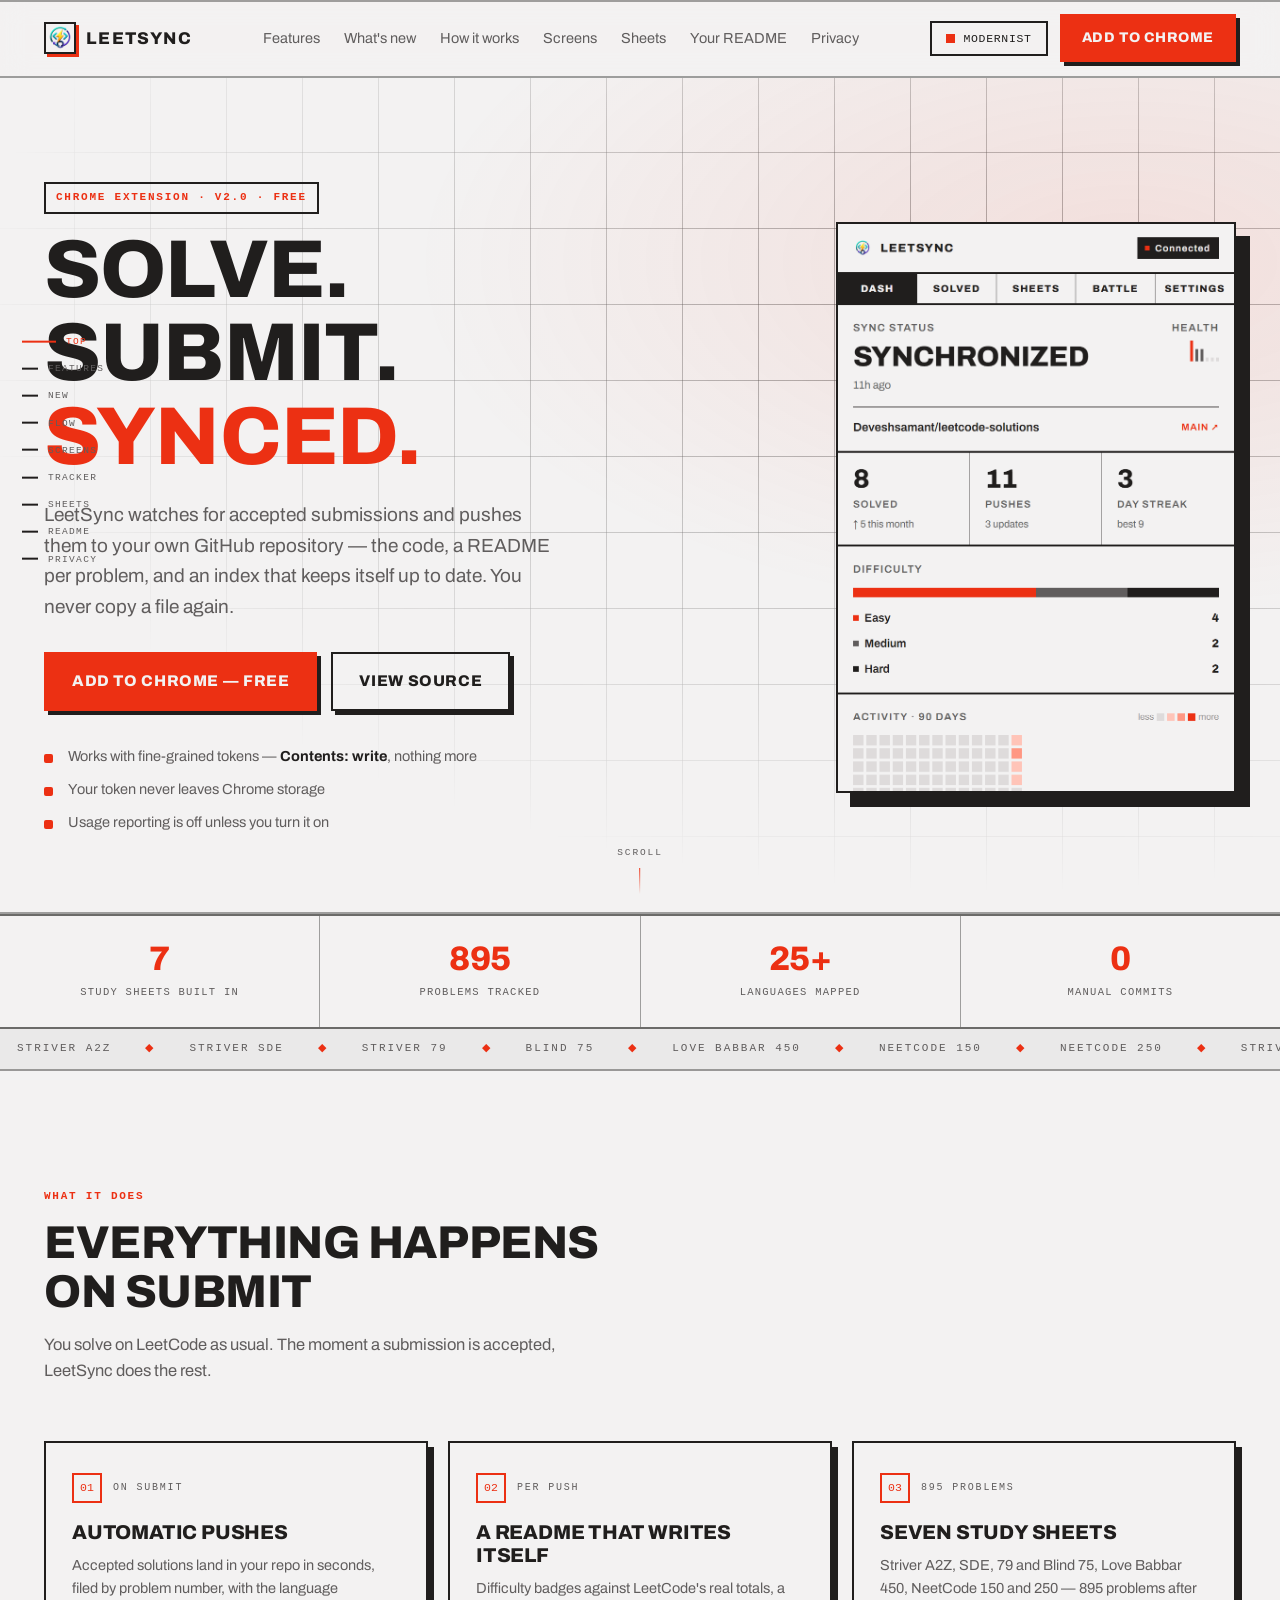
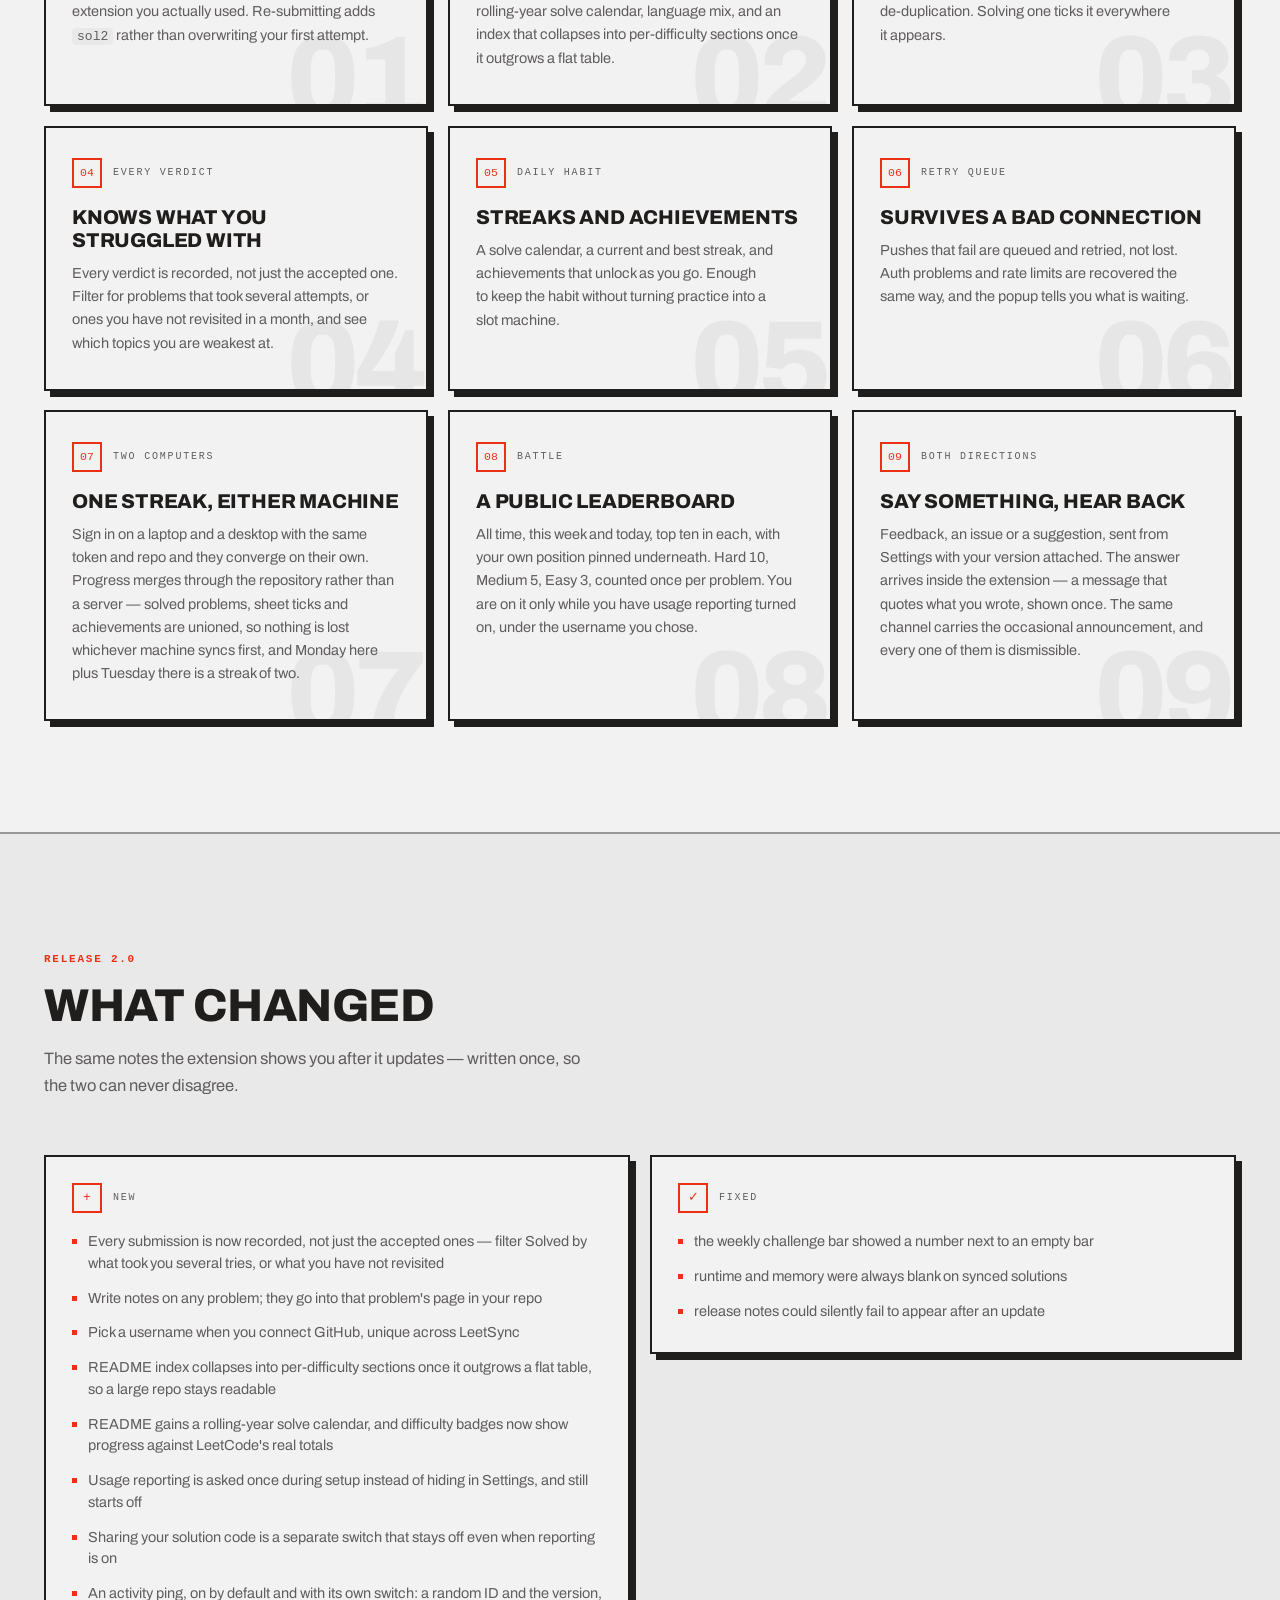
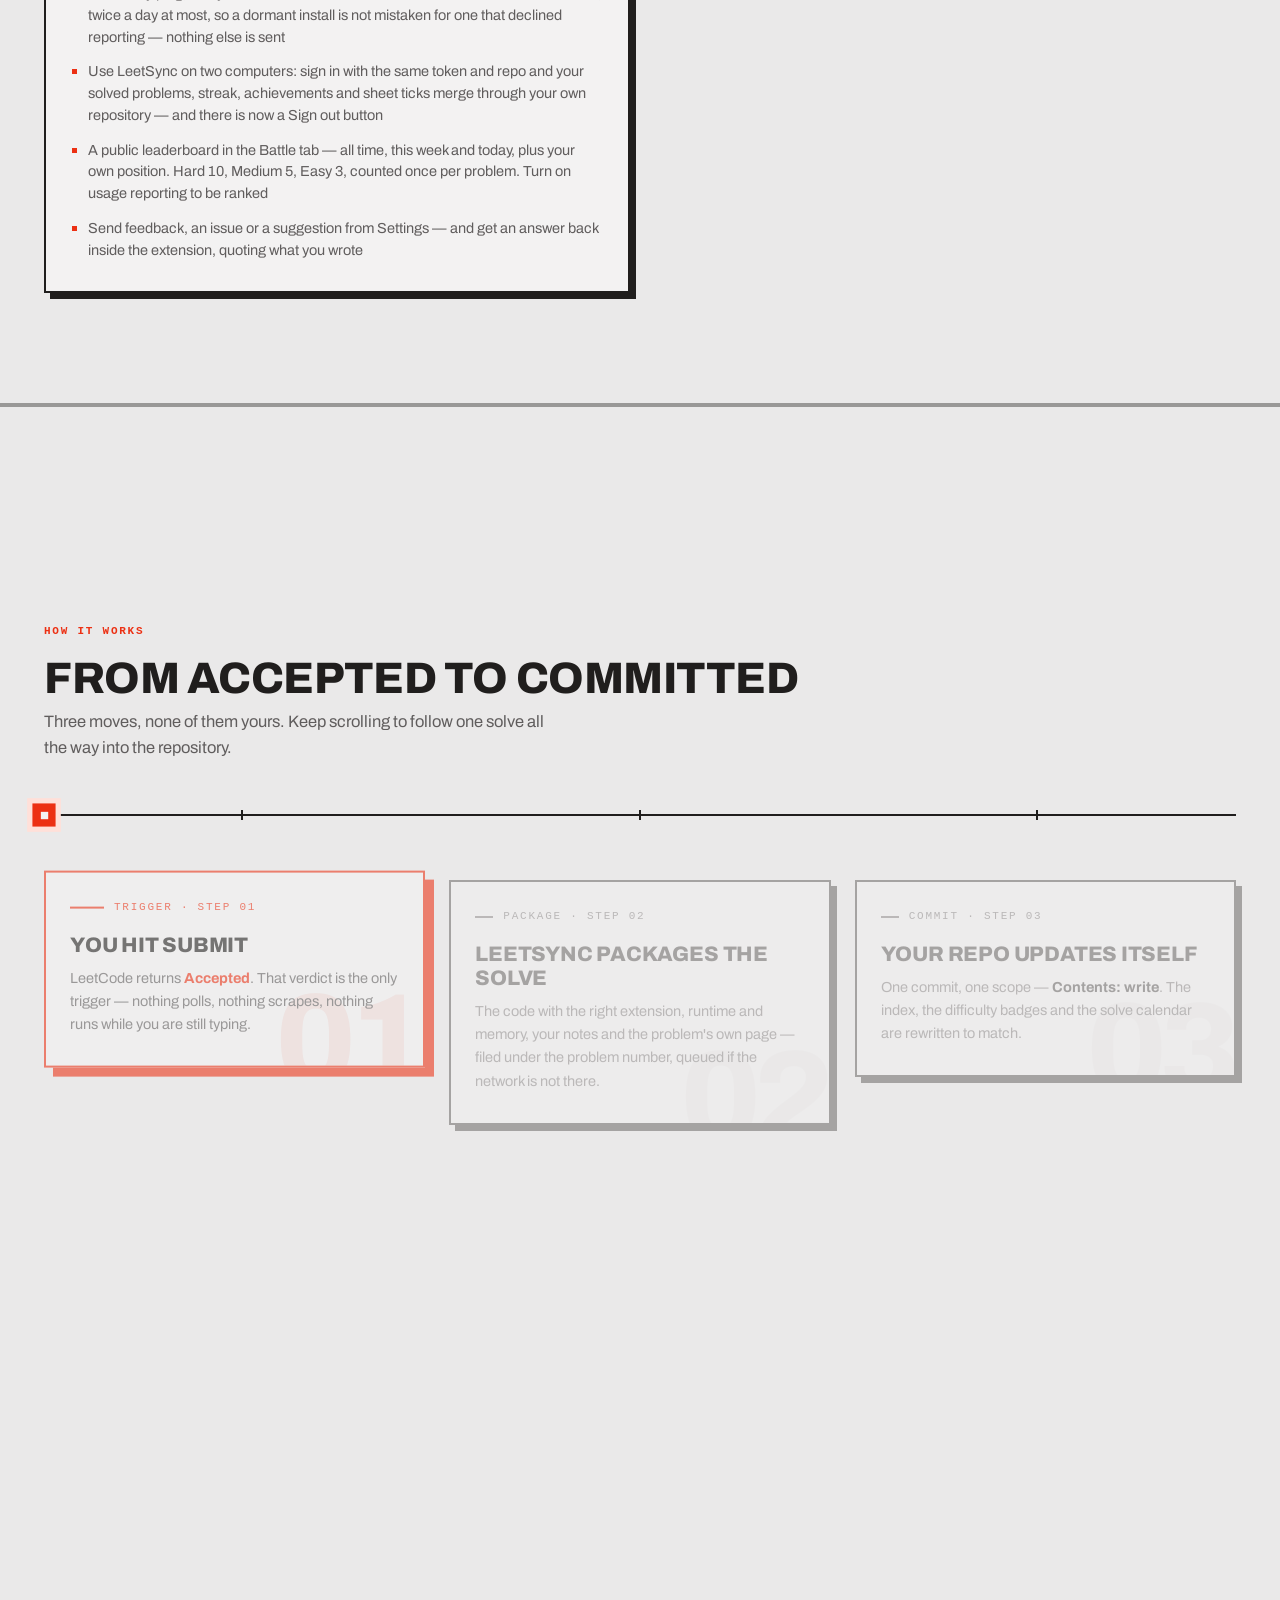
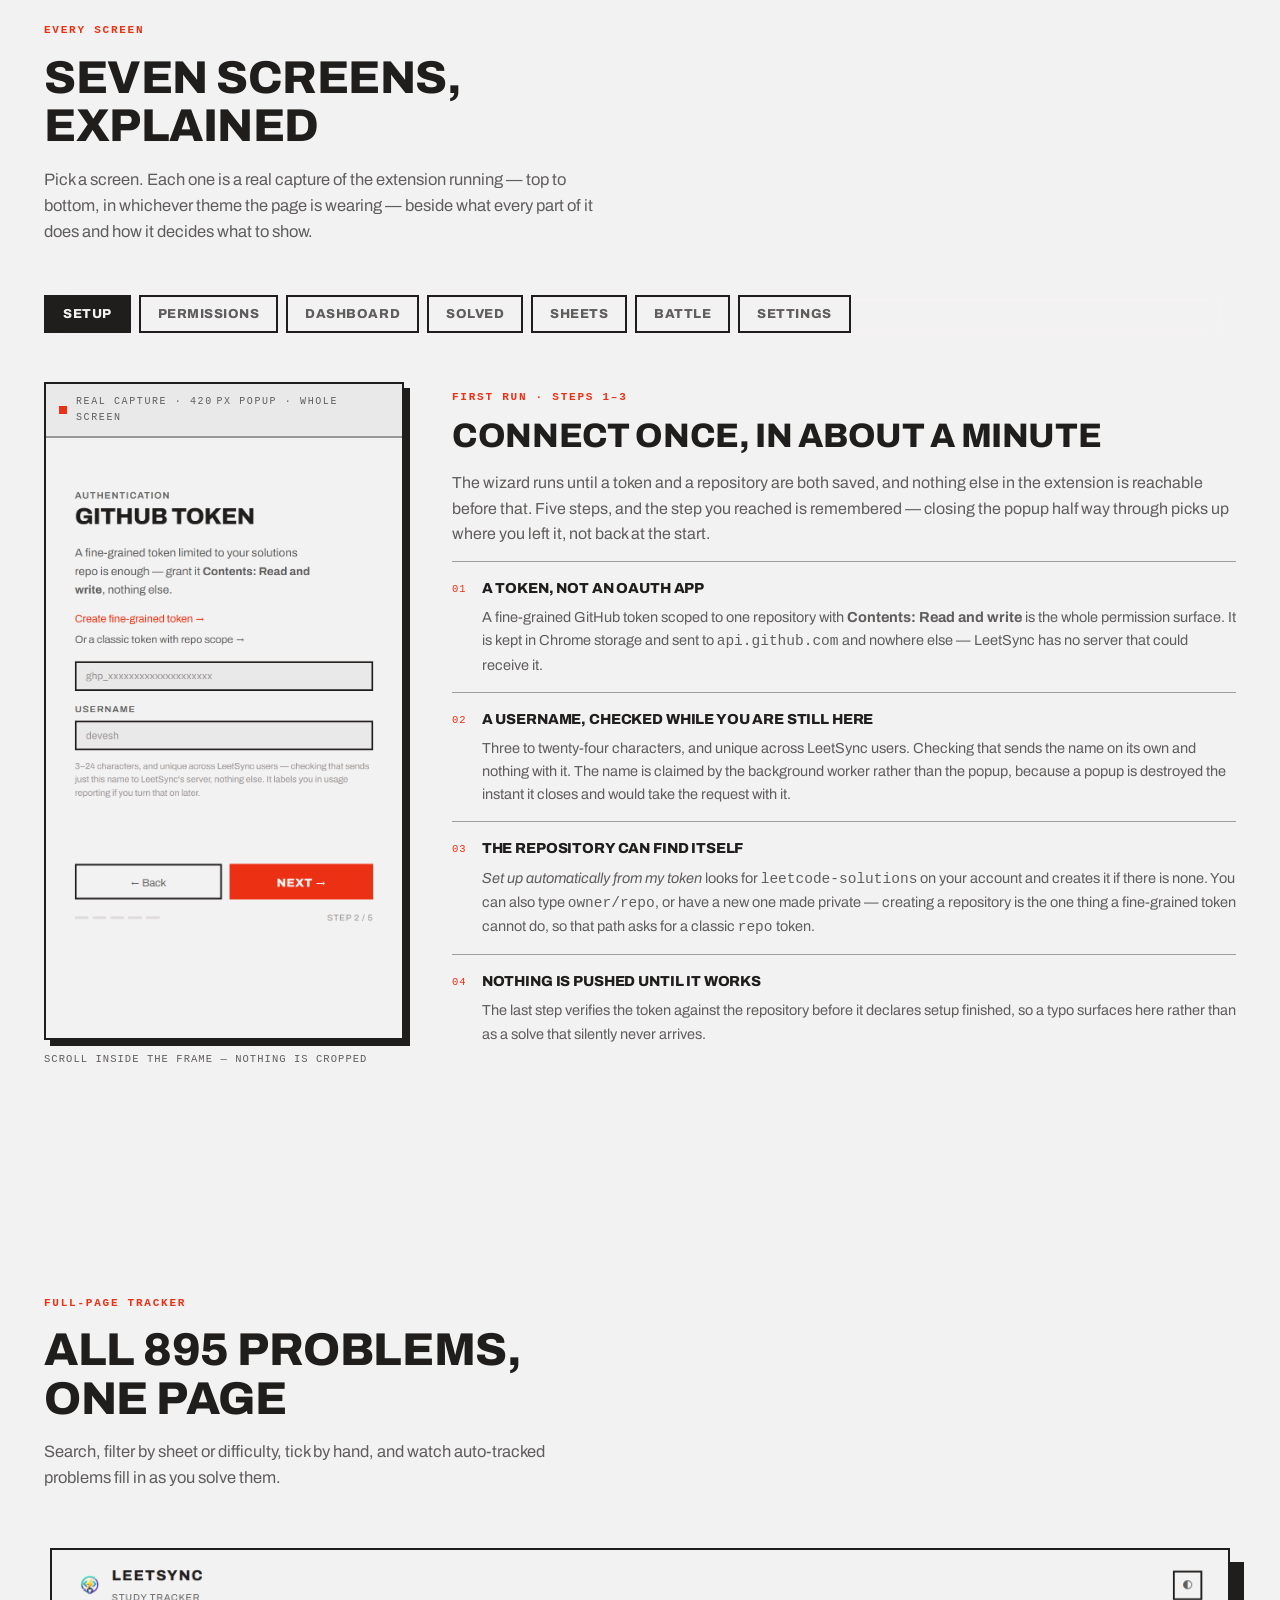
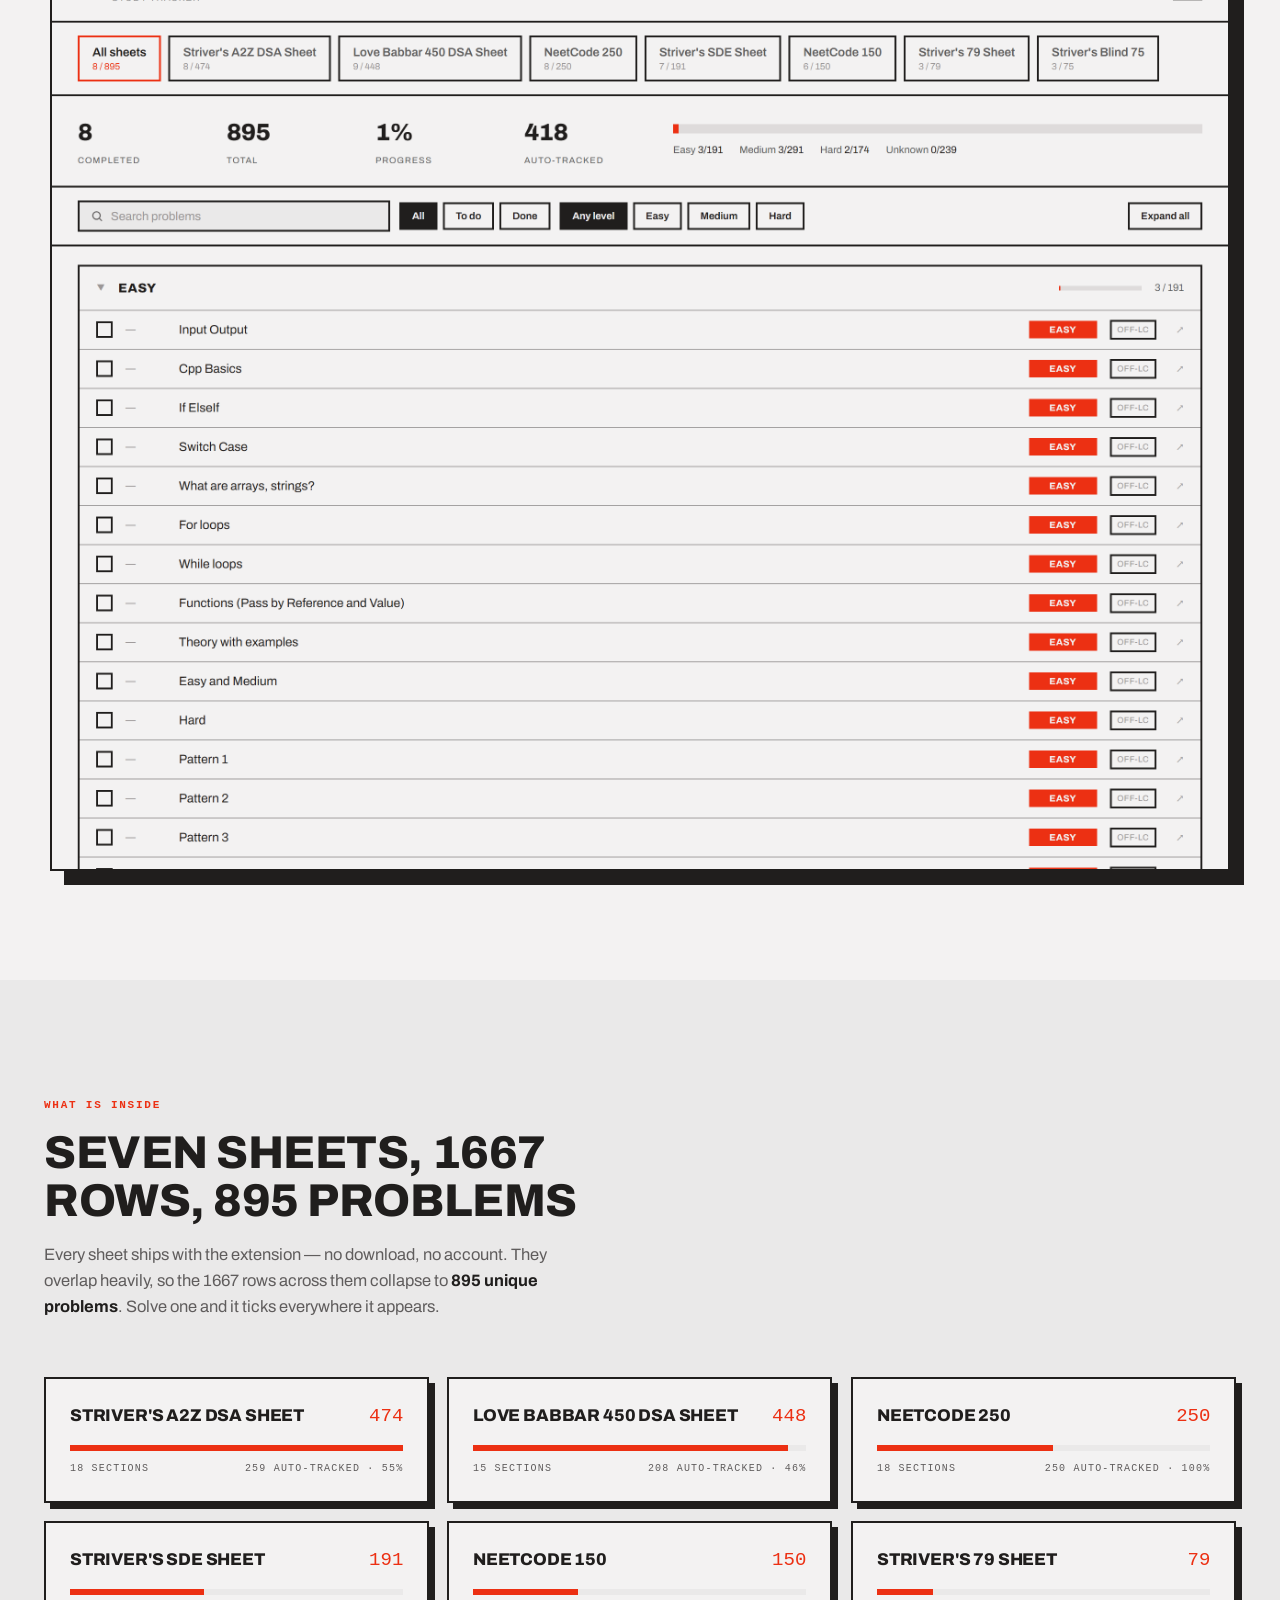
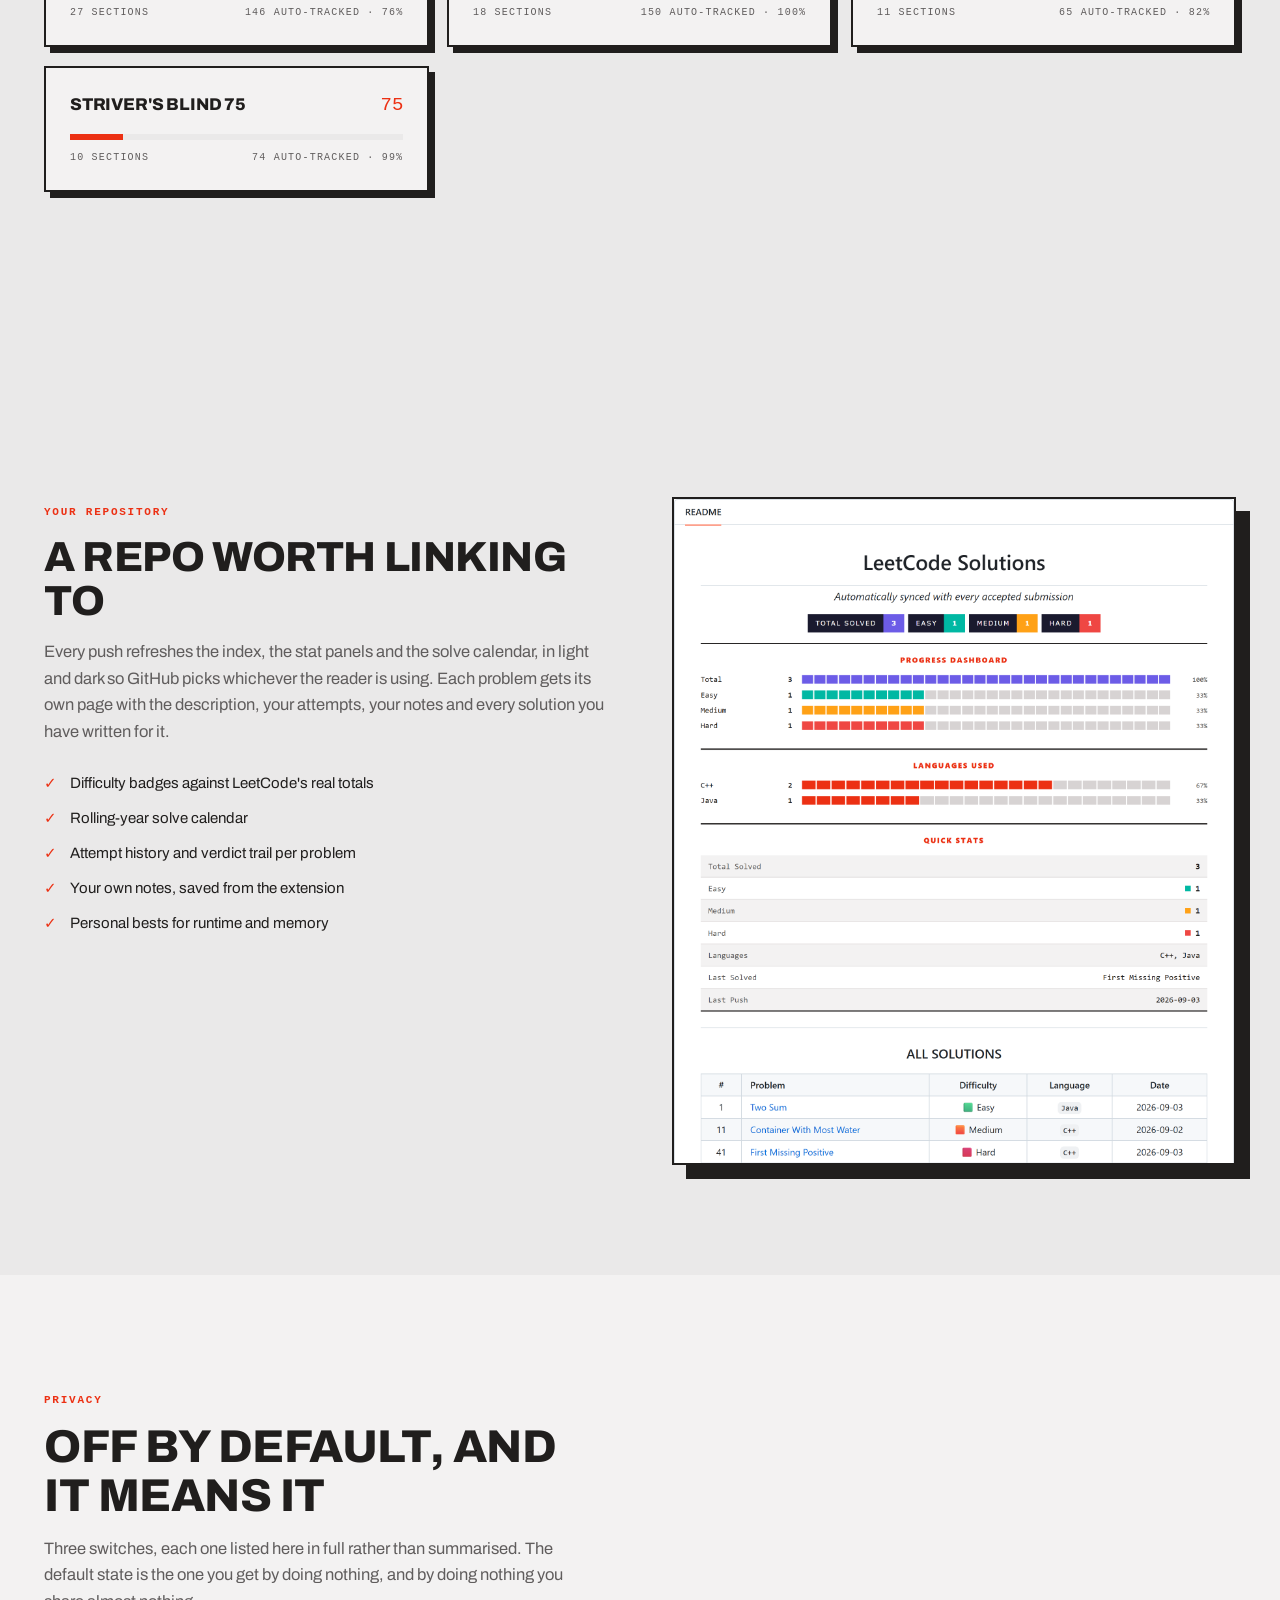
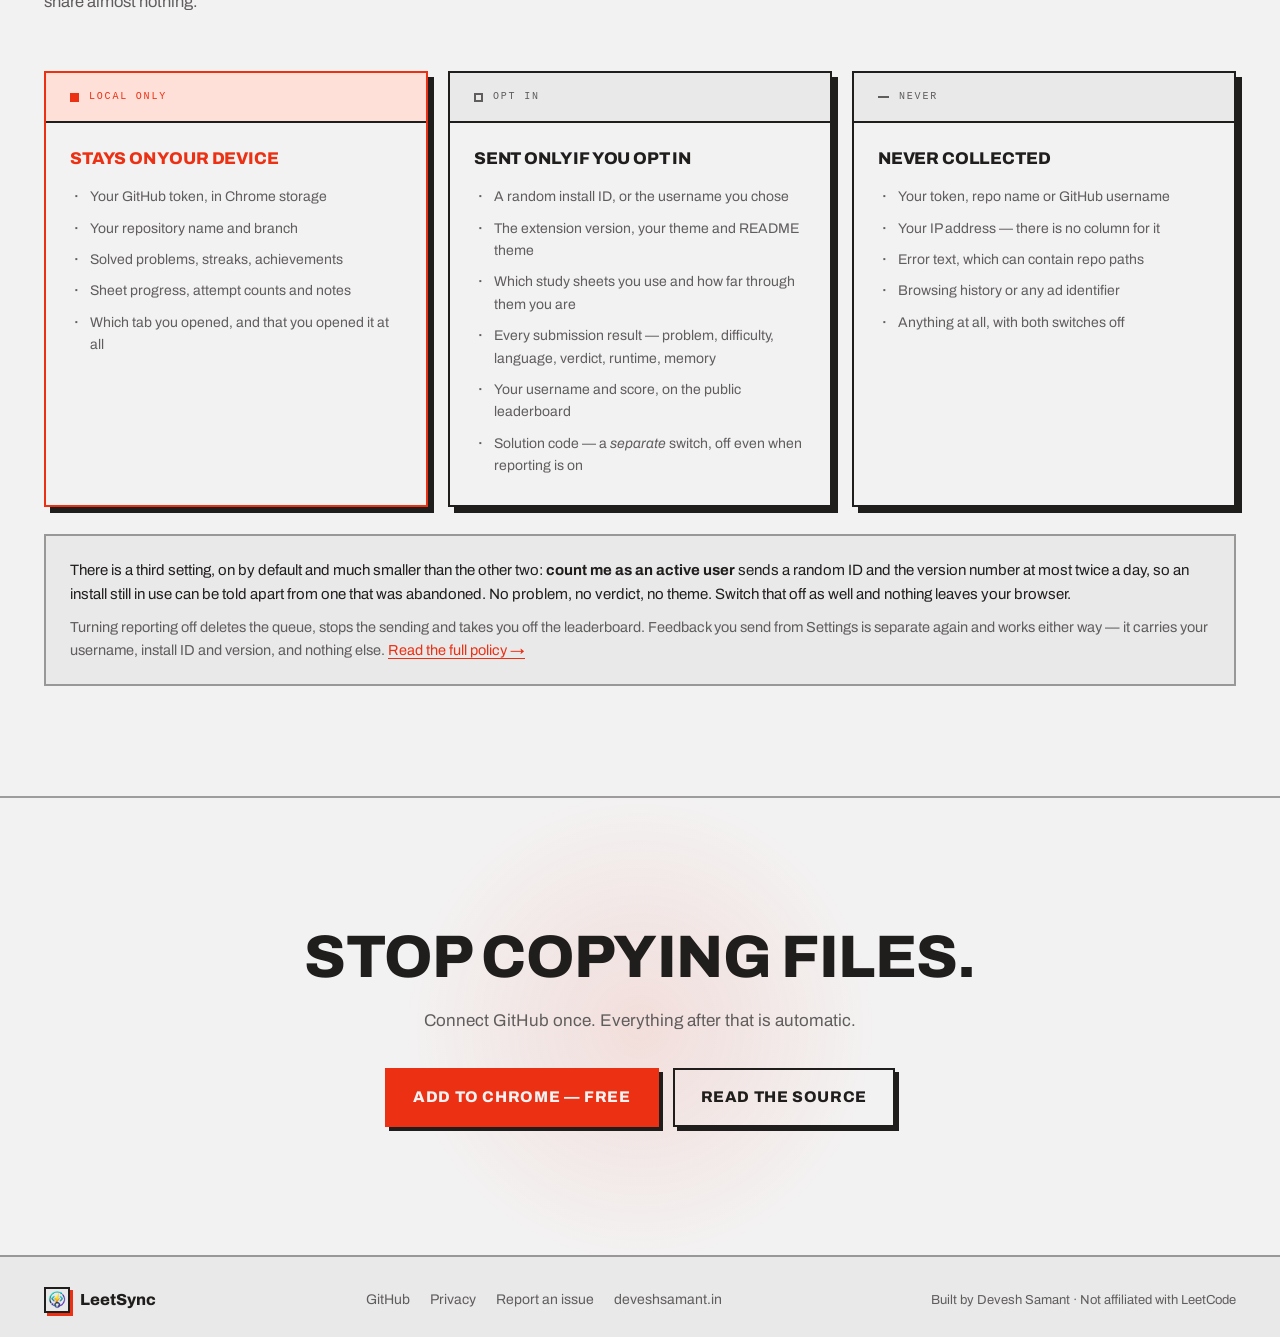
==== index.html @ aeea0227 "Give every screen its own tab, and drop the public usage figures The Screens section was a 520vh pin" ====
<!DOCTYPE html>
<html lang="en">
<head>
  <meta charset="UTF-8">
  <meta name="viewport" content="width=device-width, initial-scale=1.0">
  <title>LeetSync — your LeetCode solutions, on GitHub, automatically</title>
  <meta name="description" content="A Chrome extension that pushes every accepted LeetCode solution straight to your GitHub repo, with study sheets, a solve tracker and a generated README.">
  <link rel="icon" href="img/favicon.png" type="image/png">

  <link rel="canonical" href="https://leetsync-site.vercel.app/">

  <!-- Link scrapers do not resolve relative og:image paths, so these are
       absolute; a relative one simply yields no preview card. -->
  <meta property="og:title" content="LeetSync — your LeetCode solutions, on GitHub, automatically">
  <meta property="og:description" content="Solve. Submit. Synced. Every accepted solution pushed to your repo, with study sheets and a generated README.">
  <meta property="og:type" content="website">
  <meta property="og:url" content="https://leetsync-site.vercel.app/">
  <meta property="og:site_name" content="LeetSync">
  <!-- The popup shots are now whole-screen and far taller than they are
       wide, which a link card crops to nothing. The tracker is the one
       real capture with a landscape shape. -->
  <meta property="og:image" content="https://leetsync-site.vercel.app/img/tracker-light.png">
  <meta property="og:image:width" content="2560">
  <meta property="og:image:height" content="2000">
  <meta property="og:image:alt" content="The LeetSync study tracker showing every sheet, progress and a filterable list of all 895 problems">

  <meta name="twitter:card" content="summary_large_image">
  <meta name="twitter:title" content="LeetSync — your LeetCode solutions, on GitHub, automatically">
  <meta name="twitter:description" content="Solve. Submit. Synced. Every accepted solution pushed to your repo, with study sheets and a generated README.">
  <meta name="twitter:image" content="https://leetsync-site.vercel.app/img/tracker-light.png">

  <link rel="preconnect" href="https://fonts.googleapis.com">
  <link rel="preconnect" href="https://fonts.gstatic.com" crossorigin>
  <link rel="stylesheet" href="site.css">
</head>
<body>

<div data-ls-root style="--bg:#f3f2f2;--band:#eae9e9;--card:#f3f2f2;--hover:#eae9e9;--bd:#201e1d;--bd-soft:rgba(32,30,29,.4);--tx:#201e1d;--tx2:#201e1d;--tx3:#605d5d;--tx4:#605d5d;--ac:#ec3013;--ac-ink:#f3f2f2;--ac-soft:#ffe0d9;--ac-bd:#ec3013;--ok:#ec3013;--warn:#605d5d;--bad:#201e1d;--r-card:0px;--r-sm:0px;--bw:2px;--shadow:14px 14px 0 #201e1d;--f-body:Archivo,system-ui,sans-serif;--f-head:Archivo,system-ui,sans-serif;--f-mono:ui-monospace,Consolas,monospace;--head-w:800;--head-tt:uppercase;--head-ls:-0.01em;--btn-sh:4px 4px 0 #201e1d;--btn-sh-h:6px 6px 0 #201e1d;--card-sh:6px 6px 0 #201e1d;--card-sh-h:9px 9px 0 #ec3013;--btn-w:800;--btn-ls:.04em;--btn-tt:uppercase;--dot-r:0%;--kick-c:#ec3013;--kick-w:600;--glow:rgba(236,48,19,.10);--brand-ls:.08em;--tab-on-bg:#201e1d;--tab-on-fg:#f3f2f2;--tab-on-bd:#201e1d;background:var(--bg);color:var(--tx);font-family:var(--f-body);font-size:16px;line-height:1.6;transition:background .45s ease,color .45s ease;min-height:100vh;position:relative">

  <div data-progress-track style="position:fixed;top:0;left:0;right:0;height:2px;z-index:60;background:var(--bd-soft)">
    <div data-progress-fill style="height:100%;width:0%;background:var(--ac);transition:width .08s linear"></div>
  </div>

  <div data-rail style="position:fixed;left:22px;top:50%;transform:translateY(-50%);z-index:50;display:none;flex-direction:column;gap:2px;align-items:flex-start">
    <a data-rail-dot href="#top" style="display:flex;align-items:center;gap:10px;text-decoration:none;padding:5px 0;color:var(--tx4)">
      <span data-rail-bar style="display:block;width:16px;height:2px;background:var(--bd);transition:width .3s,background .3s"></span>
      <span style="font-family:var(--f-mono);font-size:9.5px;letter-spacing:.14em;text-transform:uppercase;opacity:0;transition:opacity .3s">Top</span>
    </a>
    <a data-rail-dot href="#features" style="display:flex;align-items:center;gap:10px;text-decoration:none;padding:5px 0;color:var(--tx4)">
      <span data-rail-bar style="display:block;width:16px;height:2px;background:var(--bd);transition:width .3s,background .3s"></span>
      <span style="font-family:var(--f-mono);font-size:9.5px;letter-spacing:.14em;text-transform:uppercase;opacity:0;transition:opacity .3s">Features</span>
    </a>
    <a data-rail-dot href="#whatsnew" style="display:flex;align-items:center;gap:10px;text-decoration:none;padding:5px 0;color:var(--tx4)">
      <span data-rail-bar style="display:block;width:16px;height:2px;background:var(--bd);transition:width .3s,background .3s"></span>
      <span style="font-family:var(--f-mono);font-size:9.5px;letter-spacing:.14em;text-transform:uppercase;opacity:0;transition:opacity .3s">New</span>
    </a>
    <a data-rail-dot href="#flow" style="display:flex;align-items:center;gap:10px;text-decoration:none;padding:5px 0;color:var(--tx4)">
      <span data-rail-bar style="display:block;width:16px;height:2px;background:var(--bd);transition:width .3s,background .3s"></span>
      <span style="font-family:var(--f-mono);font-size:9.5px;letter-spacing:.14em;text-transform:uppercase;opacity:0;transition:opacity .3s">Flow</span>
    </a>
    <a data-rail-dot href="#screens" style="display:flex;align-items:center;gap:10px;text-decoration:none;padding:5px 0;color:var(--tx4)">
      <span data-rail-bar style="display:block;width:16px;height:2px;background:var(--bd);transition:width .3s,background .3s"></span>
      <span style="font-family:var(--f-mono);font-size:9.5px;letter-spacing:.14em;text-transform:uppercase;opacity:0;transition:opacity .3s">Screens</span>
    </a>
    <a data-rail-dot href="#tracker" style="display:flex;align-items:center;gap:10px;text-decoration:none;padding:5px 0;color:var(--tx4)">
      <span data-rail-bar style="display:block;width:16px;height:2px;background:var(--bd);transition:width .3s,background .3s"></span>
      <span style="font-family:var(--f-mono);font-size:9.5px;letter-spacing:.14em;text-transform:uppercase;opacity:0;transition:opacity .3s">Tracker</span>
    </a>
    <a data-rail-dot href="#sheets" style="display:flex;align-items:center;gap:10px;text-decoration:none;padding:5px 0;color:var(--tx4)">
      <span data-rail-bar style="display:block;width:16px;height:2px;background:var(--bd);transition:width .3s,background .3s"></span>
      <span style="font-family:var(--f-mono);font-size:9.5px;letter-spacing:.14em;text-transform:uppercase;opacity:0;transition:opacity .3s">Sheets</span>
    </a>
    <a data-rail-dot href="#readme" style="display:flex;align-items:center;gap:10px;text-decoration:none;padding:5px 0;color:var(--tx4)">
      <span data-rail-bar style="display:block;width:16px;height:2px;background:var(--bd);transition:width .3s,background .3s"></span>
      <span style="font-family:var(--f-mono);font-size:9.5px;letter-spacing:.14em;text-transform:uppercase;opacity:0;transition:opacity .3s">Readme</span>
    </a>
    <a data-rail-dot href="#privacy" style="display:flex;align-items:center;gap:10px;text-decoration:none;padding:5px 0;color:var(--tx4)">
      <span data-rail-bar style="display:block;width:16px;height:2px;background:var(--bd);transition:width .3s,background .3s"></span>
      <span style="font-family:var(--f-mono);font-size:9.5px;letter-spacing:.14em;text-transform:uppercase;opacity:0;transition:opacity .3s">Privacy</span>
    </a>
  </div>

  <header data-nav style="position:sticky;top:0;z-index:40;display:flex;align-items:center;justify-content:space-between;gap:20px;flex-wrap:wrap;padding:14px clamp(16px,4vw,44px);background:color-mix(in srgb, var(--bg) 86%, transparent);backdrop-filter:blur(14px);border-bottom:var(--bw) solid var(--bd-soft);transition:background .45s,border-color .45s,padding .3s">
    <a href="#top" style="display:flex;align-items:center;gap:10px;text-decoration:none;color:var(--tx)">
      <img data-brand-mark src="img/logo.png" alt="" width="32" height="32" style="border-radius:0;border:2px solid #201e1d;box-shadow:3px 3px 0 #ec3013;transition:border-radius .4s,box-shadow .4s,transform .4s">
      <span style="font-family:var(--f-head);font-weight:var(--head-w);font-size:17px;letter-spacing:var(--brand-ls,.02em);text-transform:var(--head-tt)">LeetSync</span>
    </a>
    <nav data-navlinks style="display:flex;gap:24px">
      <a data-navlink href="#features" style="color:var(--tx3);text-decoration:none;font-size:14.5px;transition:color .2s">Features</a>
      <a data-navlink href="#whatsnew" style="color:var(--tx3);text-decoration:none;font-size:14.5px;transition:color .2s">What's new</a>
      <a data-navlink href="#flow" style="color:var(--tx3);text-decoration:none;font-size:14.5px;transition:color .2s">How it works</a>
      <a data-navlink href="#screens" style="color:var(--tx3);text-decoration:none;font-size:14.5px;transition:color .2s">Screens</a>
      <a data-navlink href="#sheets" style="color:var(--tx3);text-decoration:none;font-size:14.5px;transition:color .2s">Sheets</a>
      <a data-navlink href="#readme" style="color:var(--tx3);text-decoration:none;font-size:14.5px;transition:color .2s">Your README</a>
      <a data-navlink href="#privacy" style="color:var(--tx3);text-decoration:none;font-size:14.5px;transition:color .2s">Privacy</a>
    </nav>
    <div style="display:flex;align-items:center;gap:12px">
      <button data-act="theme" type="button" aria-label="Switch theme" style="display:inline-flex;align-items:center;gap:8px;padding:9px 14px;font-family:var(--f-mono);font-size:11.5px;letter-spacing:.06em;text-transform:uppercase;color:var(--tx2);background:transparent;border:var(--bw) solid var(--bd);border-radius:var(--r-sm);cursor:pointer;transition:background .18s,border-radius .4s">
        <span style="width:9px;height:9px;border-radius:var(--dot-r);background:var(--ac);flex:none;transition:border-radius .4s,background .45s"></span><span data-theme-name>Modernist</span>
      </button>
      <a data-store-link href="https://github.com/Deveshsamant/LeetSync" style="display:inline-flex;align-items:center;justify-content:flex-start;gap:8px;padding:11px 20px;font-family:var(--f-head);font-weight:var(--btn-w);font-size:14px;letter-spacing:var(--btn-ls);text-transform:var(--btn-tt);text-decoration:none;background:var(--ac);color:var(--ac-ink);border:var(--bw) solid var(--ac);border-radius:var(--r-sm);box-shadow:var(--btn-sh);cursor:pointer;transition:transform .14s,box-shadow .14s,background .45s,color .45s">Add to Chrome</a>
    </div>
  </header>

  <main id="top">

    <section data-hero style="position:relative;overflow:hidden;border-bottom:var(--bw) solid var(--bd-soft)">
      <div data-hero-rules style="position:absolute;inset:-2px;pointer-events:none;background-image:linear-gradient(to right, var(--bd-soft) 1px, transparent 1px),linear-gradient(to bottom, var(--bd-soft) 1px, transparent 1px);background-size:76px 76px;-webkit-mask-image:radial-gradient(120% 100% at 78% 30%, #000 8%, transparent 68%);mask-image:radial-gradient(120% 100% at 78% 30%, #000 8%, transparent 68%);opacity:.85;transition:opacity .45s"></div>
      <div data-hero-scrim style="position:absolute;inset:0;pointer-events:none;background:radial-gradient(90% 70% at 88% 22%, var(--glow), transparent 62%)"></div>
      <div data-hero-spot style="position:absolute;width:520px;height:520px;left:0;top:0;margin:-260px 0 0 -260px;pointer-events:none;border-radius:50%;background:radial-gradient(circle, var(--glow), transparent 66%);opacity:0;transition:opacity .5s"></div>

      <div data-hero-grid style="position:relative;display:grid;grid-template-columns:minmax(0,1fr) minmax(0,440px);gap:clamp(30px,6vw,80px);align-items:center;padding:clamp(48px,8vw,110px) clamp(16px,4vw,44px) clamp(40px,6vw,80px);max-width:1280px;margin:0 auto;min-height:calc(100vh - 66px)">
        <div>
          <div data-hero-el style="display:inline-block;font-family:var(--f-mono);font-size:11px;letter-spacing:.16em;text-transform:uppercase;color:var(--kick-c);font-weight:var(--kick-w);margin-bottom:14px;padding:5px 10px;border:var(--bw) solid var(--bd);border-radius:var(--r-sm)">Chrome extension · v2.0 · Free</div>
          <h1 style="font-family:var(--f-head);font-weight:var(--head-w);letter-spacing:var(--head-ls);text-transform:var(--head-tt);margin:0;line-height:1.02;font-size:clamp(44px,7vw,82px)">
            <span data-heroline style="display:block">Solve.</span>
            <span data-heroline style="display:block">Submit.</span>
            <span data-heroline style="display:block;color:var(--ac);transition:color .45s">Synced.</span>
          </h1>
          <p data-hero-el style="font-size:clamp(16px,1.6vw,19px);color:var(--tx3);max-width:46ch;margin:22px 0 30px;text-wrap:pretty">
            LeetSync watches for accepted submissions and pushes them to your own
            GitHub repository — the code, a README per problem, and an index that
            keeps itself up to date. You never copy a file again.
          </p>
          <div data-hero-el style="display:flex;gap:14px;flex-wrap:wrap">
            <a data-store-link data-cta href="https://github.com/Deveshsamant/LeetSync" style="display:inline-flex;align-items:center;justify-content:flex-start;gap:8px;padding:15px 26px;font-family:var(--f-head);font-weight:var(--btn-w);font-size:15.5px;letter-spacing:var(--btn-ls);text-transform:var(--btn-tt);text-decoration:none;background:var(--ac);color:var(--ac-ink);border:var(--bw) solid var(--ac);border-radius:var(--r-sm);box-shadow:var(--btn-sh);transition:transform .14s,box-shadow .14s,background .45s,color .45s">Add to Chrome — free</a>
            <a data-cta-ghost href="https://github.com/Deveshsamant/LeetSync" style="display:inline-flex;align-items:center;justify-content:flex-start;gap:8px;padding:15px 26px;font-family:var(--f-head);font-weight:var(--btn-w);font-size:15.5px;letter-spacing:var(--btn-ls);text-transform:var(--btn-tt);text-decoration:none;background:transparent;color:var(--tx);border:var(--bw) solid var(--bd);border-radius:var(--r-sm);box-shadow:var(--btn-sh);transition:transform .14s,box-shadow .14s,background .18s">View source</a>
          </div>
          <ul data-hero-el style="list-style:none;margin:34px 0 0;padding:0;display:grid;gap:10px">
            <li style="position:relative;padding-left:24px;font-size:14.5px;color:var(--tx3)"><span style="position:absolute;left:0;top:9px;width:9px;height:9px;background:var(--ac);border-radius:2px;transition:background .45s"></span>Works with fine-grained tokens — <strong style="color:var(--tx2)">Contents: write</strong>, nothing more</li>
            <li style="position:relative;padding-left:24px;font-size:14.5px;color:var(--tx3)"><span style="position:absolute;left:0;top:9px;width:9px;height:9px;background:var(--ac);border-radius:2px;transition:background .45s"></span>Your token never leaves Chrome storage</li>
            <li style="position:relative;padding-left:24px;font-size:14.5px;color:var(--tx3)"><span style="position:absolute;left:0;top:9px;width:9px;height:9px;background:var(--ac);border-radius:2px;transition:background .45s"></span>Usage reporting is off unless you turn it on</li>
          </ul>
        </div>

        <div data-hero-shot style="perspective:1200px">
          <!-- The screenshots are whole-screen now, so the hero keeps a
               popup-shaped window on to the top of one. The rest of it is in
               the Screens section, in a frame that scrolls. -->
          <div data-tilt style="max-width:400px;margin-left:auto;aspect-ratio:420/600;border:var(--bw) solid var(--bd);border-radius:var(--r-card);overflow:hidden;background:var(--card);box-shadow:var(--shadow);transform-style:preserve-3d;transition:box-shadow .45s,border-radius .4s,border-color .45s;will-change:transform">
            <img data-shot="popup-dashboard" src="img/popup-dashboard-light.png" alt="LeetSync popup showing sync status, solved count, streak and activity" fetchpriority="high" style="display:block;width:100%">
          </div>
        </div>
      </div>

      <div data-scroll-hint style="position:absolute;left:50%;bottom:18px;transform:translateX(-50%);display:flex;flex-direction:column;align-items:center;gap:8px;font-family:var(--f-mono);font-size:9.5px;letter-spacing:.2em;text-transform:uppercase;color:var(--tx4);pointer-events:none;transition:opacity .3s">
        <span>Scroll</span>
        <span style="display:block;width:1px;height:26px;background:linear-gradient(var(--ac),transparent)"></span>
      </div>
    </section>

    <section data-strip style="display:grid;grid-template-columns:repeat(auto-fit,minmax(150px,1fr));gap:1px;background:var(--bd-soft);border-top:var(--bw) solid var(--bd-soft);border-bottom:var(--bw) solid var(--bd-soft);transition:background .45s">
      <div data-reveal="up" data-count="7" style="background:var(--bg);padding:26px 22px;text-align:center;transition:background .45s">
        <strong data-count-val style="display:block;font-family:var(--f-head);font-weight:var(--head-w);font-size:34px;line-height:1;letter-spacing:-.02em;color:var(--ac);transition:color .45s">7</strong>
        <span style="display:block;margin-top:8px;font-family:var(--f-mono);font-size:10.5px;letter-spacing:.12em;text-transform:uppercase;color:var(--tx4)">study sheets built in</span>
      </div>
      <div data-reveal="up" data-reveal-delay="90" data-count="895" style="background:var(--bg);padding:26px 22px;text-align:center;transition:background .45s">
        <strong data-count-val style="display:block;font-family:var(--f-head);font-weight:var(--head-w);font-size:34px;line-height:1;letter-spacing:-.02em;color:var(--ac);transition:color .45s">895</strong>
        <span style="display:block;margin-top:8px;font-family:var(--f-mono);font-size:10.5px;letter-spacing:.12em;text-transform:uppercase;color:var(--tx4)">problems tracked</span>
      </div>
      <div data-reveal="up" data-reveal-delay="180" data-count="25" data-count-suffix="+" style="background:var(--bg);padding:26px 22px;text-align:center;transition:background .45s">
        <strong data-count-val style="display:block;font-family:var(--f-head);font-weight:var(--head-w);font-size:34px;line-height:1;letter-spacing:-.02em;color:var(--ac);transition:color .45s">25+</strong>
        <span style="display:block;margin-top:8px;font-family:var(--f-mono);font-size:10.5px;letter-spacing:.12em;text-transform:uppercase;color:var(--tx4)">languages mapped</span>
      </div>
      <div data-reveal="up" data-reveal-delay="270" style="background:var(--bg);padding:26px 22px;text-align:center;transition:background .45s">
        <strong style="display:block;font-family:var(--f-head);font-weight:var(--head-w);font-size:34px;line-height:1;letter-spacing:-.02em;color:var(--ac);transition:color .45s">0</strong>
        <span style="display:block;margin-top:8px;font-family:var(--f-mono);font-size:10.5px;letter-spacing:.12em;text-transform:uppercase;color:var(--tx4)">manual commits</span>
      </div>
    </section>

    <div style="overflow:hidden;border-bottom:var(--bw) solid var(--bd-soft);background:var(--band);transition:background .45s">
      <div data-marquee style="display:flex;width:max-content;animation:ls-marquee 32s linear infinite">
        <div style="display:flex;align-items:center;gap:34px;padding:11px 17px;font-family:var(--f-mono);font-size:11px;letter-spacing:.18em;text-transform:uppercase;color:var(--tx4);white-space:nowrap">
          <span>Striver A2Z</span><span style="color:var(--ac)">◆</span><span>Striver SDE</span><span style="color:var(--ac)">◆</span><span>Striver 79</span><span style="color:var(--ac)">◆</span><span>Blind 75</span><span style="color:var(--ac)">◆</span><span>Love Babbar 450</span><span style="color:var(--ac)">◆</span><span>NeetCode 150</span><span style="color:var(--ac)">◆</span><span>NeetCode 250</span><span style="color:var(--ac)">◆</span>
        </div>
        <div aria-hidden="true" style="display:flex;align-items:center;gap:34px;padding:11px 17px;font-family:var(--f-mono);font-size:11px;letter-spacing:.18em;text-transform:uppercase;color:var(--tx4);white-space:nowrap">
          <span>Striver A2Z</span><span style="color:var(--ac)">◆</span><span>Striver SDE</span><span style="color:var(--ac)">◆</span><span>Striver 79</span><span style="color:var(--ac)">◆</span><span>Blind 75</span><span style="color:var(--ac)">◆</span><span>Love Babbar 450</span><span style="color:var(--ac)">◆</span><span>NeetCode 150</span><span style="color:var(--ac)">◆</span><span>NeetCode 250</span><span style="color:var(--ac)">◆</span>
        </div>
      </div>
    </div>

    <section id="features" style="padding:clamp(56px,9vw,110px) clamp(16px,4vw,44px);max-width:1280px;margin:0 auto">
      <div style="max-width:62ch;margin-bottom:clamp(32px,5vw,56px)">
        <span data-reveal="up" style="display:inline-block;font-family:var(--f-mono);font-size:11px;letter-spacing:.16em;text-transform:uppercase;color:var(--kick-c);font-weight:var(--kick-w);margin-bottom:14px">What it does</span>
        <h2 data-reveal="up" data-reveal-delay="60" style="font-family:var(--f-head);font-weight:var(--head-w);letter-spacing:var(--head-ls);text-transform:var(--head-tt);margin:0;line-height:1.05;font-size:clamp(30px,4.2vw,46px)">Everything happens on submit</h2>
        <p data-reveal="up" data-reveal-delay="120" style="color:var(--tx3);font-size:16.5px;margin:16px 0 0;text-wrap:pretty">
          You solve on LeetCode as usual. The moment a submission is accepted,
          LeetSync does the rest.
        </p>
      </div>

      <div style="display:grid;grid-template-columns:repeat(auto-fit,minmax(290px,1fr));gap:20px">
        <article data-reveal="up" data-magnet style="position:relative;isolation:isolate;overflow:hidden;padding:30px 26px 34px;background:var(--card);border:var(--bw) solid var(--bd);border-radius:var(--r-card);box-shadow:var(--card-sh);transition:opacity .7s,transform .35s cubic-bezier(.2,.7,.2,1),border-color .3s,box-shadow .3s,background .45s;will-change:transform">
          <span data-ghost style="position:absolute;z-index:-1;right:4px;bottom:-34px;font-family:var(--f-head);font-weight:800;font-size:118px;line-height:1;letter-spacing:-.05em;color:var(--tx);opacity:.05;pointer-events:none;transition:opacity .45s,transform .55s cubic-bezier(.2,.7,.2,1)">01</span>
          <span data-sweep style="position:absolute;left:0;top:0;height:3px;width:0;background:var(--ac);transition:width .55s cubic-bezier(.2,.7,.2,1)"></span>
          <div style="display:flex;align-items:center;gap:11px;margin-bottom:18px">
            <span style="display:inline-flex;align-items:center;justify-content:center;width:30px;height:30px;flex:none;border:var(--bw) solid var(--ac-bd);border-radius:var(--r-sm);font-family:var(--f-mono);font-size:11.5px;color:var(--ac);transition:color .45s,border-color .45s,border-radius .4s">01</span>
            <span style="font-family:var(--f-mono);font-size:10px;letter-spacing:.18em;text-transform:uppercase;color:var(--tx4)">On submit</span>
          </div>
          <h3 style="font-family:var(--f-head);font-weight:var(--head-w);letter-spacing:var(--head-ls);text-transform:var(--head-tt);margin:0 0 10px;line-height:1.15;font-size:20px">Automatic pushes</h3>
          <p style="color:var(--tx3);font-size:14.5px;margin:0;text-wrap:pretty">Accepted solutions land in your repo in seconds, filed by problem
            number, with the language extension you actually used. Re-submitting
            adds <code style="font-family:var(--f-mono);font-size:.9em;padding:1px 5px;background:var(--hover);border-radius:4px">sol2</code> rather than overwriting your first attempt.</p>
        </article>

        <article data-reveal="up" data-reveal-delay="80" data-magnet style="position:relative;isolation:isolate;overflow:hidden;padding:30px 26px 34px;background:var(--card);border:var(--bw) solid var(--bd);border-radius:var(--r-card);box-shadow:var(--card-sh);transition:opacity .7s,transform .35s cubic-bezier(.2,.7,.2,1),border-color .3s,box-shadow .3s,background .45s;will-change:transform">
          <span data-ghost style="position:absolute;z-index:-1;right:4px;bottom:-34px;font-family:var(--f-head);font-weight:800;font-size:118px;line-height:1;letter-spacing:-.05em;color:var(--tx);opacity:.05;pointer-events:none;transition:opacity .45s,transform .55s cubic-bezier(.2,.7,.2,1)">02</span>
          <span data-sweep style="position:absolute;left:0;top:0;height:3px;width:0;background:var(--ac);transition:width .55s cubic-bezier(.2,.7,.2,1)"></span>
          <div style="display:flex;align-items:center;gap:11px;margin-bottom:18px">
            <span style="display:inline-flex;align-items:center;justify-content:center;width:30px;height:30px;flex:none;border:var(--bw) solid var(--ac-bd);border-radius:var(--r-sm);font-family:var(--f-mono);font-size:11.5px;color:var(--ac);transition:color .45s,border-color .45s,border-radius .4s">02</span>
            <span style="font-family:var(--f-mono);font-size:10px;letter-spacing:.18em;text-transform:uppercase;color:var(--tx4)">Per push</span>
          </div>
          <h3 style="font-family:var(--f-head);font-weight:var(--head-w);letter-spacing:var(--head-ls);text-transform:var(--head-tt);margin:0 0 10px;line-height:1.15;font-size:20px">A README that writes itself</h3>
          <p style="color:var(--tx3);font-size:14.5px;margin:0;text-wrap:pretty">Difficulty badges against LeetCode's real totals, a rolling-year
            solve calendar, language mix, and an index that collapses into
            per-difficulty sections once it outgrows a flat table.</p>
        </article>

        <article data-reveal="up" data-reveal-delay="160" data-magnet style="position:relative;isolation:isolate;overflow:hidden;padding:30px 26px 34px;background:var(--card);border:var(--bw) solid var(--bd);border-radius:var(--r-card);box-shadow:var(--card-sh);transition:opacity .7s,transform .35s cubic-bezier(.2,.7,.2,1),border-color .3s,box-shadow .3s,background .45s;will-change:transform">
          <span data-ghost style="position:absolute;z-index:-1;right:4px;bottom:-34px;font-family:var(--f-head);font-weight:800;font-size:118px;line-height:1;letter-spacing:-.05em;color:var(--tx);opacity:.05;pointer-events:none;transition:opacity .45s,transform .55s cubic-bezier(.2,.7,.2,1)">03</span>
          <span data-sweep style="position:absolute;left:0;top:0;height:3px;width:0;background:var(--ac);transition:width .55s cubic-bezier(.2,.7,.2,1)"></span>
          <div style="display:flex;align-items:center;gap:11px;margin-bottom:18px">
            <span style="display:inline-flex;align-items:center;justify-content:center;width:30px;height:30px;flex:none;border:var(--bw) solid var(--ac-bd);border-radius:var(--r-sm);font-family:var(--f-mono);font-size:11.5px;color:var(--ac);transition:color .45s,border-color .45s,border-radius .4s">03</span>
            <span style="font-family:var(--f-mono);font-size:10px;letter-spacing:.18em;text-transform:uppercase;color:var(--tx4)">895 problems</span>
          </div>
          <h3 style="font-family:var(--f-head);font-weight:var(--head-w);letter-spacing:var(--head-ls);text-transform:var(--head-tt);margin:0 0 10px;line-height:1.15;font-size:20px">Seven study sheets</h3>
          <p style="color:var(--tx3);font-size:14.5px;margin:0;text-wrap:pretty">Striver A2Z, SDE, 79 and Blind 75, Love Babbar 450, NeetCode 150 and
            250 — 895 problems after de-duplication. Solving one ticks it
            everywhere it appears.</p>
        </article>

        <article data-reveal="up" data-magnet style="position:relative;isolation:isolate;overflow:hidden;padding:30px 26px 34px;background:var(--card);border:var(--bw) solid var(--bd);border-radius:var(--r-card);box-shadow:var(--card-sh);transition:opacity .7s,transform .35s cubic-bezier(.2,.7,.2,1),border-color .3s,box-shadow .3s,background .45s;will-change:transform">
          <span data-ghost style="position:absolute;z-index:-1;right:4px;bottom:-34px;font-family:var(--f-head);font-weight:800;font-size:118px;line-height:1;letter-spacing:-.05em;color:var(--tx);opacity:.05;pointer-events:none;transition:opacity .45s,transform .55s cubic-bezier(.2,.7,.2,1)">04</span>
          <span data-sweep style="position:absolute;left:0;top:0;height:3px;width:0;background:var(--ac);transition:width .55s cubic-bezier(.2,.7,.2,1)"></span>
          <div style="display:flex;align-items:center;gap:11px;margin-bottom:18px">
            <span style="display:inline-flex;align-items:center;justify-content:center;width:30px;height:30px;flex:none;border:var(--bw) solid var(--ac-bd);border-radius:var(--r-sm);font-family:var(--f-mono);font-size:11.5px;color:var(--ac);transition:color .45s,border-color .45s,border-radius .4s">04</span>
            <span style="font-family:var(--f-mono);font-size:10px;letter-spacing:.18em;text-transform:uppercase;color:var(--tx4)">Every verdict</span>
          </div>
          <h3 style="font-family:var(--f-head);font-weight:var(--head-w);letter-spacing:var(--head-ls);text-transform:var(--head-tt);margin:0 0 10px;line-height:1.15;font-size:20px">Knows what you struggled with</h3>
          <p style="color:var(--tx3);font-size:14.5px;margin:0;text-wrap:pretty">Every verdict is recorded, not just the accepted one. Filter for
            problems that took several attempts, or ones you have not revisited
            in a month, and see which topics you are weakest at.</p>
        </article>

        <article data-reveal="up" data-reveal-delay="80" data-magnet style="position:relative;isolation:isolate;overflow:hidden;padding:30px 26px 34px;background:var(--card);border:var(--bw) solid var(--bd);border-radius:var(--r-card);box-shadow:var(--card-sh);transition:opacity .7s,transform .35s cubic-bezier(.2,.7,.2,1),border-color .3s,box-shadow .3s,background .45s;will-change:transform">
          <span data-ghost style="position:absolute;z-index:-1;right:4px;bottom:-34px;font-family:var(--f-head);font-weight:800;font-size:118px;line-height:1;letter-spacing:-.05em;color:var(--tx);opacity:.05;pointer-events:none;transition:opacity .45s,transform .55s cubic-bezier(.2,.7,.2,1)">05</span>
          <span data-sweep style="position:absolute;left:0;top:0;height:3px;width:0;background:var(--ac);transition:width .55s cubic-bezier(.2,.7,.2,1)"></span>
          <div style="display:flex;align-items:center;gap:11px;margin-bottom:18px">
            <span style="display:inline-flex;align-items:center;justify-content:center;width:30px;height:30px;flex:none;border:var(--bw) solid var(--ac-bd);border-radius:var(--r-sm);font-family:var(--f-mono);font-size:11.5px;color:var(--ac);transition:color .45s,border-color .45s,border-radius .4s">05</span>
            <span style="font-family:var(--f-mono);font-size:10px;letter-spacing:.18em;text-transform:uppercase;color:var(--tx4)">Daily habit</span>
          </div>
          <h3 style="font-family:var(--f-head);font-weight:var(--head-w);letter-spacing:var(--head-ls);text-transform:var(--head-tt);margin:0 0 10px;line-height:1.15;font-size:20px">Streaks and achievements</h3>
          <p style="color:var(--tx3);font-size:14.5px;margin:0;text-wrap:pretty">A solve calendar, a current and best streak, and achievements that
            unlock as you go. Enough to keep the habit without turning practice
            into a slot machine.</p>
        </article>

        <article data-reveal="up" data-reveal-delay="160" data-magnet style="position:relative;isolation:isolate;overflow:hidden;padding:30px 26px 34px;background:var(--card);border:var(--bw) solid var(--bd);border-radius:var(--r-card);box-shadow:var(--card-sh);transition:opacity .7s,transform .35s cubic-bezier(.2,.7,.2,1),border-color .3s,box-shadow .3s,background .45s;will-change:transform">
          <span data-ghost style="position:absolute;z-index:-1;right:4px;bottom:-34px;font-family:var(--f-head);font-weight:800;font-size:118px;line-height:1;letter-spacing:-.05em;color:var(--tx);opacity:.05;pointer-events:none;transition:opacity .45s,transform .55s cubic-bezier(.2,.7,.2,1)">06</span>
          <span data-sweep style="position:absolute;left:0;top:0;height:3px;width:0;background:var(--ac);transition:width .55s cubic-bezier(.2,.7,.2,1)"></span>
          <div style="display:flex;align-items:center;gap:11px;margin-bottom:18px">
            <span style="display:inline-flex;align-items:center;justify-content:center;width:30px;height:30px;flex:none;border:var(--bw) solid var(--ac-bd);border-radius:var(--r-sm);font-family:var(--f-mono);font-size:11.5px;color:var(--ac);transition:color .45s,border-color .45s,border-radius .4s">06</span>
            <span style="font-family:var(--f-mono);font-size:10px;letter-spacing:.18em;text-transform:uppercase;color:var(--tx4)">Retry queue</span>
          </div>
          <h3 style="font-family:var(--f-head);font-weight:var(--head-w);letter-spacing:var(--head-ls);text-transform:var(--head-tt);margin:0 0 10px;line-height:1.15;font-size:20px">Survives a bad connection</h3>
          <p style="color:var(--tx3);font-size:14.5px;margin:0;text-wrap:pretty">Pushes that fail are queued and retried, not lost. Auth problems and
            rate limits are recovered the same way, and the popup tells you what
            is waiting.</p>
        </article>
        <article data-reveal="up" data-magnet style="position:relative;isolation:isolate;overflow:hidden;padding:30px 26px 34px;background:var(--card);border:var(--bw) solid var(--bd);border-radius:var(--r-card);box-shadow:var(--card-sh);transition:opacity .7s,transform .35s cubic-bezier(.2,.7,.2,1),border-color .3s,box-shadow .3s,background .45s;will-change:transform">
          <span data-ghost style="position:absolute;z-index:-1;right:4px;bottom:-34px;font-family:var(--f-head);font-weight:800;font-size:118px;line-height:1;letter-spacing:-.05em;color:var(--tx);opacity:.05;pointer-events:none;transition:opacity .45s,transform .55s cubic-bezier(.2,.7,.2,1)">07</span>
          <span data-sweep style="position:absolute;left:0;top:0;height:3px;width:0;background:var(--ac);transition:width .55s cubic-bezier(.2,.7,.2,1)"></span>
          <div style="display:flex;align-items:center;gap:11px;margin-bottom:18px">
            <span style="display:inline-flex;align-items:center;justify-content:center;width:30px;height:30px;flex:none;border:var(--bw) solid var(--ac-bd);border-radius:var(--r-sm);font-family:var(--f-mono);font-size:11.5px;color:var(--ac);transition:color .45s,border-color .45s,border-radius .4s">07</span>
            <span style="font-family:var(--f-mono);font-size:10px;letter-spacing:.18em;text-transform:uppercase;color:var(--tx4)">Two computers</span>
          </div>
          <h3 style="font-family:var(--f-head);font-weight:var(--head-w);letter-spacing:var(--head-ls);text-transform:var(--head-tt);margin:0 0 10px;line-height:1.15;font-size:20px">One streak, either machine</h3>
          <p style="color:var(--tx3);font-size:14.5px;margin:0;text-wrap:pretty">Sign in on a laptop and a desktop with the same token and repo and they converge on their own. Progress merges through the repository rather than a server &mdash; solved problems, sheet ticks and achievements are unioned, so nothing is lost whichever machine syncs first, and Monday here plus Tuesday there is a streak of two.</p>
        </article>
        <article data-reveal="up" data-reveal-delay="90" data-magnet style="position:relative;isolation:isolate;overflow:hidden;padding:30px 26px 34px;background:var(--card);border:var(--bw) solid var(--bd);border-radius:var(--r-card);box-shadow:var(--card-sh);transition:opacity .7s,transform .35s cubic-bezier(.2,.7,.2,1),border-color .3s,box-shadow .3s,background .45s;will-change:transform">
          <span data-ghost style="position:absolute;z-index:-1;right:4px;bottom:-34px;font-family:var(--f-head);font-weight:800;font-size:118px;line-height:1;letter-spacing:-.05em;color:var(--tx);opacity:.05;pointer-events:none;transition:opacity .45s,transform .55s cubic-bezier(.2,.7,.2,1)">08</span>
          <span data-sweep style="position:absolute;left:0;top:0;height:3px;width:0;background:var(--ac);transition:width .55s cubic-bezier(.2,.7,.2,1)"></span>
          <div style="display:flex;align-items:center;gap:11px;margin-bottom:18px">
            <span style="display:inline-flex;align-items:center;justify-content:center;width:30px;height:30px;flex:none;border:var(--bw) solid var(--ac-bd);border-radius:var(--r-sm);font-family:var(--f-mono);font-size:11.5px;color:var(--ac);transition:color .45s,border-color .45s,border-radius .4s">08</span>
            <span style="font-family:var(--f-mono);font-size:10px;letter-spacing:.18em;text-transform:uppercase;color:var(--tx4)">Battle</span>
          </div>
          <h3 style="font-family:var(--f-head);font-weight:var(--head-w);letter-spacing:var(--head-ls);text-transform:var(--head-tt);margin:0 0 10px;line-height:1.15;font-size:20px">A public leaderboard</h3>
          <p style="color:var(--tx3);font-size:14.5px;margin:0;text-wrap:pretty">All time, this week and today, top ten in each, with your own position pinned underneath. Hard 10, Medium 5, Easy 3, counted once per problem. You are on it only while you have usage reporting turned on, under the username you chose.</p>
        </article>
        <article data-reveal="up" data-reveal-delay="180" data-magnet style="position:relative;isolation:isolate;overflow:hidden;padding:30px 26px 34px;background:var(--card);border:var(--bw) solid var(--bd);border-radius:var(--r-card);box-shadow:var(--card-sh);transition:opacity .7s,transform .35s cubic-bezier(.2,.7,.2,1),border-color .3s,box-shadow .3s,background .45s;will-change:transform">
          <span data-ghost style="position:absolute;z-index:-1;right:4px;bottom:-34px;font-family:var(--f-head);font-weight:800;font-size:118px;line-height:1;letter-spacing:-.05em;color:var(--tx);opacity:.05;pointer-events:none;transition:opacity .45s,transform .55s cubic-bezier(.2,.7,.2,1)">09</span>
          <span data-sweep style="position:absolute;left:0;top:0;height:3px;width:0;background:var(--ac);transition:width .55s cubic-bezier(.2,.7,.2,1)"></span>
          <div style="display:flex;align-items:center;gap:11px;margin-bottom:18px">
            <span style="display:inline-flex;align-items:center;justify-content:center;width:30px;height:30px;flex:none;border:var(--bw) solid var(--ac-bd);border-radius:var(--r-sm);font-family:var(--f-mono);font-size:11.5px;color:var(--ac);transition:color .45s,border-color .45s,border-radius .4s">09</span>
            <span style="font-family:var(--f-mono);font-size:10px;letter-spacing:.18em;text-transform:uppercase;color:var(--tx4)">Both directions</span>
          </div>
          <h3 style="font-family:var(--f-head);font-weight:var(--head-w);letter-spacing:var(--head-ls);text-transform:var(--head-tt);margin:0 0 10px;line-height:1.15;font-size:20px">Say something, hear back</h3>
          <p style="color:var(--tx3);font-size:14.5px;margin:0;text-wrap:pretty">Feedback, an issue or a suggestion, sent from Settings with your version attached. The answer arrives inside the extension &mdash; a message that quotes what you wrote, shown once. The same channel carries the occasional announcement, and every one of them is dismissible.</p>
        </article>
      </div>
    </section>

    <!-- Release notes, imported from the extension's own remote-config.json by
         scripts/import-changelog.mjs. Hidden until the fetch succeeds, so a
         missing file leaves no empty band. -->
    <section id="whatsnew" data-changelog hidden style="background:var(--band);border-top:var(--bw) solid var(--bd-soft);border-bottom:var(--bw) solid var(--bd-soft);padding:clamp(56px,9vw,110px) clamp(16px,4vw,44px);transition:background .45s">
      <div style="max-width:1280px;margin:0 auto">
        <div style="max-width:62ch;margin-bottom:clamp(32px,5vw,56px)">
          <span data-reveal="up" style="display:inline-block;font-family:var(--f-mono);font-size:11px;letter-spacing:.16em;text-transform:uppercase;color:var(--kick-c);font-weight:var(--kick-w);margin-bottom:14px">Release <span data-changelog-version>2.0</span></span>
          <h2 data-reveal="up" data-reveal-delay="60" style="font-family:var(--f-head);font-weight:var(--head-w);letter-spacing:var(--head-ls);text-transform:var(--head-tt);margin:0;line-height:1.05;font-size:clamp(30px,4.2vw,46px)">What changed</h2>
          <p data-reveal="up" data-reveal-delay="120" style="color:var(--tx3);font-size:16.5px;margin:16px 0 0;text-wrap:pretty">
            The same notes the extension shows you after it updates &mdash; written
            once, so the two can never disagree.
          </p>
        </div>

        <div style="display:grid;grid-template-columns:repeat(auto-fit,minmax(320px,1fr));gap:20px;align-items:start">
          <article data-reveal="up" data-magnet style="position:relative;isolation:isolate;overflow:hidden;padding:26px 26px 30px;background:var(--card);border:var(--bw) solid var(--bd);border-radius:var(--r-card);box-shadow:var(--card-sh);transition:opacity .7s,transform .35s cubic-bezier(.2,.7,.2,1),border-color .3s,box-shadow .3s,background .45s">
            <span data-sweep style="position:absolute;left:0;top:0;height:3px;width:0;background:var(--ac);transition:width .55s cubic-bezier(.2,.7,.2,1)"></span>
            <div style="display:flex;align-items:center;gap:11px;margin-bottom:18px">
              <span style="display:inline-flex;align-items:center;justify-content:center;width:30px;height:30px;flex:none;border:var(--bw) solid var(--ac-bd);border-radius:var(--r-sm);font-family:var(--f-mono);font-size:13px;color:var(--ac);transition:color .45s,border-color .45s,border-radius .4s">+</span>
              <span style="font-family:var(--f-mono);font-size:10px;letter-spacing:.18em;text-transform:uppercase;color:var(--tx4)">New</span>
            </div>
            <ul data-changelog-added style="margin:0;padding:0;list-style:none;display:flex;flex-direction:column;gap:13px"></ul>
          </article>

          <article data-reveal="up" data-reveal-delay="80" data-magnet style="position:relative;isolation:isolate;overflow:hidden;padding:26px 26px 30px;background:var(--card);border:var(--bw) solid var(--bd);border-radius:var(--r-card);box-shadow:var(--card-sh);transition:opacity .7s,transform .35s cubic-bezier(.2,.7,.2,1),border-color .3s,box-shadow .3s,background .45s">
            <span data-sweep style="position:absolute;left:0;top:0;height:3px;width:0;background:var(--ac);transition:width .55s cubic-bezier(.2,.7,.2,1)"></span>
            <div style="display:flex;align-items:center;gap:11px;margin-bottom:18px">
              <span style="display:inline-flex;align-items:center;justify-content:center;width:30px;height:30px;flex:none;border:var(--bw) solid var(--ac-bd);border-radius:var(--r-sm);font-family:var(--f-mono);font-size:13px;color:var(--ac);transition:color .45s,border-color .45s,border-radius .4s">&#10003;</span>
              <span style="font-family:var(--f-mono);font-size:10px;letter-spacing:.18em;text-transform:uppercase;color:var(--tx4)">Fixed</span>
            </div>
            <ul data-changelog-fixed style="margin:0;padding:0;list-style:none;display:flex;flex-direction:column;gap:13px"></ul>
          </article>
        </div>
      </div>
    </section>

    <section id="flow" data-pin-flow style="position:relative;height:300vh;background:var(--band);border-top:var(--bw) solid var(--bd-soft);border-bottom:var(--bw) solid var(--bd-soft);transition:background .45s">
      <div style="position:sticky;top:0;height:100vh;display:flex;flex-direction:column;justify-content:center;padding:0 clamp(16px,4vw,44px);overflow:hidden">
        <div style="max-width:1280px;margin:0 auto;width:100%">
          <span style="display:inline-block;font-family:var(--f-mono);font-size:11px;letter-spacing:.16em;text-transform:uppercase;color:var(--kick-c);font-weight:var(--kick-w);margin-bottom:14px">How it works</span>
          <h2 style="font-family:var(--f-head);font-weight:var(--head-w);letter-spacing:var(--head-ls);text-transform:var(--head-tt);margin:0 0 8px;line-height:1.05;font-size:clamp(28px,4vw,44px)">From accepted to committed</h2>
          <p style="color:var(--tx3);font-size:16.5px;margin:0 0 clamp(30px,5vw,52px);max-width:56ch;text-wrap:pretty">Three moves, none of them yours. Keep scrolling to follow one solve
            all the way into the repository.</p>

          <div style="position:relative;height:2px;margin-bottom:clamp(26px,3vw,42px)">
            <div style="position:absolute;inset:0;background:var(--bd)"></div>
            <div data-flow-line style="position:absolute;left:0;top:0;bottom:0;background:var(--ac);width:0%;transition:width .1s linear"></div>
            <div data-flow-tick style="position:absolute;left:16.6%;top:-4px;width:2px;height:10px;background:var(--bd);transform:translateX(-1px);transition:background .35s"></div>
            <div data-flow-tick style="position:absolute;left:50%;top:-4px;width:2px;height:10px;background:var(--bd);transform:translateX(-1px);transition:background .35s"></div>
            <div data-flow-tick style="position:absolute;left:83.3%;top:-4px;width:2px;height:10px;background:var(--bd);transform:translateX(-1px);transition:background .35s"></div>
            <div data-flow-token style="position:absolute;top:50%;left:0;width:22px;height:22px;margin:-11px 0 0 -11px;border-radius:var(--dot-r);background:var(--ac);display:flex;align-items:center;justify-content:center;box-shadow:0 0 0 5px var(--ac-soft);transition:border-radius .4s,background .45s">
              <span style="display:block;width:7px;height:7px;border-radius:var(--dot-r);background:var(--ac-ink)"></span>
            </div>
          </div>

          <div data-flow-grid style="display:grid;grid-template-columns:repeat(3,minmax(0,1fr));gap:clamp(14px,2vw,24px);align-items:start">
            <article data-flow-step style="position:relative;isolation:isolate;overflow:hidden;padding:26px 24px 30px;background:var(--card);border:var(--bw) solid var(--bd);border-radius:var(--r-card);transition:transform .5s cubic-bezier(.2,.7,.2,1),opacity .5s,border-color .4s,box-shadow .4s,background .45s">
              <span data-flow-ghost style="position:absolute;z-index:-1;right:2px;bottom:-40px;font-family:var(--f-head);font-weight:800;font-size:130px;line-height:1;letter-spacing:-.06em;color:var(--tx);opacity:.05;pointer-events:none;transition:opacity .45s,color .45s">01</span>
              <div data-flow-num style="display:flex;align-items:center;gap:10px;margin-bottom:16px;font-family:var(--f-mono);font-size:11px;letter-spacing:.16em;text-transform:uppercase;color:var(--tx4);transition:color .4s">
                <span data-flow-bar style="display:block;width:18px;height:2px;background:currentColor;transition:width .45s"></span>Trigger · Step 01
              </div>
              <h3 style="font-family:var(--f-head);font-weight:var(--head-w);letter-spacing:var(--head-ls);text-transform:var(--head-tt);margin:0 0 10px;line-height:1.15;font-size:21px">You hit Submit</h3>
              <p style="color:var(--tx3);font-size:14.5px;margin:0;text-wrap:pretty">LeetCode returns <strong style="color:var(--ac);transition:color .45s">Accepted</strong>. That verdict is the
                only trigger — nothing polls, nothing scrapes, nothing runs while
                you are still typing.</p>
            </article>
            <article data-flow-step style="position:relative;isolation:isolate;overflow:hidden;padding:26px 24px 30px;background:var(--card);border:var(--bw) solid var(--bd);border-radius:var(--r-card);transition:transform .5s cubic-bezier(.2,.7,.2,1),opacity .5s,border-color .4s,box-shadow .4s,background .45s">
              <span data-flow-ghost style="position:absolute;z-index:-1;right:2px;bottom:-40px;font-family:var(--f-head);font-weight:800;font-size:130px;line-height:1;letter-spacing:-.06em;color:var(--tx);opacity:.05;pointer-events:none;transition:opacity .45s,color .45s">02</span>
              <div data-flow-num style="display:flex;align-items:center;gap:10px;margin-bottom:16px;font-family:var(--f-mono);font-size:11px;letter-spacing:.16em;text-transform:uppercase;color:var(--tx4);transition:color .4s">
                <span data-flow-bar style="display:block;width:18px;height:2px;background:currentColor;transition:width .45s"></span>Package · Step 02
              </div>
              <h3 style="font-family:var(--f-head);font-weight:var(--head-w);letter-spacing:var(--head-ls);text-transform:var(--head-tt);margin:0 0 10px;line-height:1.15;font-size:21px">LeetSync packages the solve</h3>
              <p style="color:var(--tx3);font-size:14.5px;margin:0;text-wrap:pretty">The code with the right extension, runtime and memory, your notes and
                the problem's own page — filed under the problem number, queued
                if the network is not there.</p>
            </article>
            <article data-flow-step style="position:relative;isolation:isolate;overflow:hidden;padding:26px 24px 30px;background:var(--card);border:var(--bw) solid var(--bd);border-radius:var(--r-card);transition:transform .5s cubic-bezier(.2,.7,.2,1),opacity .5s,border-color .4s,box-shadow .4s,background .45s">
              <span data-flow-ghost style="position:absolute;z-index:-1;right:2px;bottom:-40px;font-family:var(--f-head);font-weight:800;font-size:130px;line-height:1;letter-spacing:-.06em;color:var(--tx);opacity:.05;pointer-events:none;transition:opacity .45s,color .45s">03</span>
              <div data-flow-num style="display:flex;align-items:center;gap:10px;margin-bottom:16px;font-family:var(--f-mono);font-size:11px;letter-spacing:.16em;text-transform:uppercase;color:var(--tx4);transition:color .4s">
                <span data-flow-bar style="display:block;width:18px;height:2px;background:currentColor;transition:width .45s"></span>Commit · Step 03
              </div>
              <h3 style="font-family:var(--f-head);font-weight:var(--head-w);letter-spacing:var(--head-ls);text-transform:var(--head-tt);margin:0 0 10px;line-height:1.15;font-size:21px">Your repo updates itself</h3>
              <p style="color:var(--tx3);font-size:14.5px;margin:0;text-wrap:pretty">One commit, one scope — <strong style="color:var(--tx2)">Contents: write</strong>. The index,
                the difficulty badges and the solve calendar are rewritten to
                match.</p>
            </article>
          </div>
        </div>
      </div>
    </section>

    <section id="screens" style="padding:clamp(56px,9vw,110px) clamp(16px,4vw,44px);max-width:1280px;margin:0 auto">
      <div style="max-width:64ch;margin-bottom:clamp(24px,3.5vw,38px)">
        <span data-reveal="up" style="display:inline-block;font-family:var(--f-mono);font-size:11px;letter-spacing:.16em;text-transform:uppercase;color:var(--kick-c);font-weight:var(--kick-w);margin-bottom:14px">Every screen</span>
        <h2 data-reveal="up" data-reveal-delay="60" style="font-family:var(--f-head);font-weight:var(--head-w);letter-spacing:var(--head-ls);text-transform:var(--head-tt);margin:0;line-height:1.05;font-size:clamp(30px,4.2vw,46px)">Seven screens, explained</h2>
        <p data-reveal="up" data-reveal-delay="120" style="color:var(--tx3);font-size:16.5px;margin:16px 0 0;text-wrap:pretty">
          Pick a screen. Each one is a real capture of the extension running &mdash;
          top to bottom, in whichever theme the page is wearing &mdash; beside what
          every part of it does and how it decides what to show.
        </p>
      </div>

      <div role="tablist" aria-label="Extension screens" data-screen-tabs style="display:flex;flex-wrap:wrap;gap:8px;margin-bottom:clamp(24px,3.5vw,38px);position:sticky;top:70px;z-index:20;padding:11px 0;background:color-mix(in srgb, var(--bg) 92%, transparent);backdrop-filter:blur(10px)">
        <button data-screen-btn="setup" role="tab" aria-selected="true" aria-controls="screen-setup" type="button" style="padding:10px 17px;font-family:var(--f-head);font-weight:var(--btn-w);font-size:13px;letter-spacing:var(--btn-ls);text-transform:var(--btn-tt);color:var(--tab-on-fg);background:var(--tab-on-bg);border:var(--bw) solid var(--tab-on-bd);border-radius:var(--r-sm);cursor:pointer;transition:background .28s,color .28s,border-color .28s,border-radius .4s">Setup</button>
        <button data-screen-btn="consent" role="tab" aria-selected="false" aria-controls="screen-consent" type="button" style="padding:10px 17px;font-family:var(--f-head);font-weight:var(--btn-w);font-size:13px;letter-spacing:var(--btn-ls);text-transform:var(--btn-tt);color:var(--tx3);background:transparent;border:var(--bw) solid var(--bd);border-radius:var(--r-sm);cursor:pointer;transition:background .28s,color .28s,border-color .28s,border-radius .4s">Permissions</button>
        <button data-screen-btn="dashboard" role="tab" aria-selected="false" aria-controls="screen-dashboard" type="button" style="padding:10px 17px;font-family:var(--f-head);font-weight:var(--btn-w);font-size:13px;letter-spacing:var(--btn-ls);text-transform:var(--btn-tt);color:var(--tx3);background:transparent;border:var(--bw) solid var(--bd);border-radius:var(--r-sm);cursor:pointer;transition:background .28s,color .28s,border-color .28s,border-radius .4s">Dashboard</button>
        <button data-screen-btn="problems" role="tab" aria-selected="false" aria-controls="screen-problems" type="button" style="padding:10px 17px;font-family:var(--f-head);font-weight:var(--btn-w);font-size:13px;letter-spacing:var(--btn-ls);text-transform:var(--btn-tt);color:var(--tx3);background:transparent;border:var(--bw) solid var(--bd);border-radius:var(--r-sm);cursor:pointer;transition:background .28s,color .28s,border-color .28s,border-radius .4s">Solved</button>
        <button data-screen-btn="sheets" role="tab" aria-selected="false" aria-controls="screen-sheets" type="button" style="padding:10px 17px;font-family:var(--f-head);font-weight:var(--btn-w);font-size:13px;letter-spacing:var(--btn-ls);text-transform:var(--btn-tt);color:var(--tx3);background:transparent;border:var(--bw) solid var(--bd);border-radius:var(--r-sm);cursor:pointer;transition:background .28s,color .28s,border-color .28s,border-radius .4s">Sheets</button>
        <button data-screen-btn="battle" role="tab" aria-selected="false" aria-controls="screen-battle" type="button" style="padding:10px 17px;font-family:var(--f-head);font-weight:var(--btn-w);font-size:13px;letter-spacing:var(--btn-ls);text-transform:var(--btn-tt);color:var(--tx3);background:transparent;border:var(--bw) solid var(--bd);border-radius:var(--r-sm);cursor:pointer;transition:background .28s,color .28s,border-color .28s,border-radius .4s">Battle</button>
        <button data-screen-btn="settings" role="tab" aria-selected="false" aria-controls="screen-settings" type="button" style="padding:10px 17px;font-family:var(--f-head);font-weight:var(--btn-w);font-size:13px;letter-spacing:var(--btn-ls);text-transform:var(--btn-tt);color:var(--tx3);background:transparent;border:var(--bw) solid var(--bd);border-radius:var(--r-sm);cursor:pointer;transition:background .28s,color .28s,border-color .28s,border-radius .4s">Settings</button>
      </div>

      <div data-screen-panel="setup" id="screen-setup" role="tabpanel" style="display:grid;gap:clamp(26px,4vw,48px);grid-template-columns:minmax(0,360px) minmax(0,1fr);align-items:start">
        <figure style="margin:0">
          <div data-screen-frame style="position:relative;border:var(--bw) solid var(--bd);border-radius:var(--r-card);background:var(--card);box-shadow:var(--card-sh);overflow:hidden;transition:border-radius .4s,box-shadow .45s,background .45s,border-color .45s">
            <div style="display:flex;align-items:center;gap:9px;padding:10px 13px;border-bottom:var(--bw) solid var(--bd-soft);background:var(--band);transition:background .45s,border-color .45s">
              <span style="width:8px;height:8px;flex:none;border-radius:var(--dot-r);background:var(--ac);transition:border-radius .4s,background .45s"></span>
              <span style="font-family:var(--f-mono);font-size:10px;letter-spacing:.16em;text-transform:uppercase;color:var(--tx4)">Real capture &middot; 420&thinsp;px popup &middot; whole screen</span>
            </div>
            <div data-screen-scroll style="height:min(70vh,600px);overflow-y:auto;overscroll-behavior:contain;background:var(--card);transition:background .45s">
              <img data-shot="popup-setup" src="img/popup-setup-light.png" alt="The LeetSync onboarding wizard asking for a GitHub token and a username" loading="lazy" decoding="async" style="display:block;width:100%">
            </div>
          </div>
          <figcaption style="font-family:var(--f-mono);font-size:10.5px;letter-spacing:.1em;text-transform:uppercase;color:var(--tx4);margin:11px 0 0">Scroll inside the frame &mdash; nothing is cropped</figcaption>
        </figure>
        <div>
          <span style="display:inline-block;font-family:var(--f-mono);font-size:11px;letter-spacing:.16em;text-transform:uppercase;color:var(--kick-c);font-weight:var(--kick-w);margin-bottom:12px">First run &middot; steps 1&ndash;3</span>
          <h3 style="font-family:var(--f-head);font-weight:var(--head-w);letter-spacing:var(--head-ls);text-transform:var(--head-tt);margin:0;line-height:1.08;font-size:clamp(24px,3vw,34px)">Connect once, in about a minute</h3>
          <p style="color:var(--tx3);font-size:16px;line-height:1.6;margin:15px 0 6px;text-wrap:pretty">The wizard runs until a token and a repository are both saved, and nothing else in the extension is reachable before that. Five steps, and the step you reached is remembered &mdash; closing the popup half way through picks up where you left it, not back at the start.</p>
          <ul style="list-style:none;padding:0;margin:14px 0 0">
            <li style="display:grid;grid-template-columns:auto minmax(0,1fr);gap:15px;align-items:start;padding:15px 0;border-top:1px solid var(--bd-soft)">
              <span style="font-family:var(--f-mono);font-size:10.5px;letter-spacing:.1em;color:var(--ac);padding-top:4px;transition:color .45s">01</span>
              <div>
                <strong style="display:block;font-family:var(--f-head);font-weight:var(--head-w);letter-spacing:var(--head-ls);text-transform:var(--head-tt);font-size:14.5px;margin-bottom:6px">A token, not an OAuth app</strong>
                <span style="display:block;color:var(--tx3);font-size:14.5px;line-height:1.6;text-wrap:pretty">A fine-grained GitHub token scoped to one repository with <strong>Contents: Read and write</strong> is the whole permission surface. It is kept in Chrome storage and sent to <code>api.github.com</code> and nowhere else &mdash; LeetSync has no server that could receive it.</span>
              </div>
            </li>
            <li style="display:grid;grid-template-columns:auto minmax(0,1fr);gap:15px;align-items:start;padding:15px 0;border-top:1px solid var(--bd-soft)">
              <span style="font-family:var(--f-mono);font-size:10.5px;letter-spacing:.1em;color:var(--ac);padding-top:4px;transition:color .45s">02</span>
              <div>
                <strong style="display:block;font-family:var(--f-head);font-weight:var(--head-w);letter-spacing:var(--head-ls);text-transform:var(--head-tt);font-size:14.5px;margin-bottom:6px">A username, checked while you are still here</strong>
                <span style="display:block;color:var(--tx3);font-size:14.5px;line-height:1.6;text-wrap:pretty">Three to twenty-four characters, and unique across LeetSync users. Checking that sends the name on its own and nothing with it. The name is claimed by the background worker rather than the popup, because a popup is destroyed the instant it closes and would take the request with it.</span>
              </div>
            </li>
            <li style="display:grid;grid-template-columns:auto minmax(0,1fr);gap:15px;align-items:start;padding:15px 0;border-top:1px solid var(--bd-soft)">
              <span style="font-family:var(--f-mono);font-size:10.5px;letter-spacing:.1em;color:var(--ac);padding-top:4px;transition:color .45s">03</span>
              <div>
                <strong style="display:block;font-family:var(--f-head);font-weight:var(--head-w);letter-spacing:var(--head-ls);text-transform:var(--head-tt);font-size:14.5px;margin-bottom:6px">The repository can find itself</strong>
                <span style="display:block;color:var(--tx3);font-size:14.5px;line-height:1.6;text-wrap:pretty"><em>Set up automatically from my token</em> looks for <code>leetcode-solutions</code> on your account and creates it if there is none. You can also type <code>owner/repo</code>, or have a new one made private &mdash; creating a repository is the one thing a fine-grained token cannot do, so that path asks for a classic <code>repo</code> token.</span>
              </div>
            </li>
            <li style="display:grid;grid-template-columns:auto minmax(0,1fr);gap:15px;align-items:start;padding:15px 0;border-top:1px solid var(--bd-soft)">
              <span style="font-family:var(--f-mono);font-size:10.5px;letter-spacing:.1em;color:var(--ac);padding-top:4px;transition:color .45s">04</span>
              <div>
                <strong style="display:block;font-family:var(--f-head);font-weight:var(--head-w);letter-spacing:var(--head-ls);text-transform:var(--head-tt);font-size:14.5px;margin-bottom:6px">Nothing is pushed until it works</strong>
                <span style="display:block;color:var(--tx3);font-size:14.5px;line-height:1.6;text-wrap:pretty">The last step verifies the token against the repository before it declares setup finished, so a typo surfaces here rather than as a solve that silently never arrives.</span>
              </div>
            </li>
          </ul>
        </div>
      </div>
      <div data-screen-panel="consent" id="screen-consent" role="tabpanel" hidden style="display:grid;gap:clamp(26px,4vw,48px);grid-template-columns:minmax(0,360px) minmax(0,1fr);align-items:start">
        <figure style="margin:0">
          <div data-screen-frame style="position:relative;border:var(--bw) solid var(--bd);border-radius:var(--r-card);background:var(--card);box-shadow:var(--card-sh);overflow:hidden;transition:border-radius .4s,box-shadow .45s,background .45s,border-color .45s">
            <div style="display:flex;align-items:center;gap:9px;padding:10px 13px;border-bottom:var(--bw) solid var(--bd-soft);background:var(--band);transition:background .45s,border-color .45s">
              <span style="width:8px;height:8px;flex:none;border-radius:var(--dot-r);background:var(--ac);transition:border-radius .4s,background .45s"></span>
              <span style="font-family:var(--f-mono);font-size:10px;letter-spacing:.16em;text-transform:uppercase;color:var(--tx4)">Real capture &middot; 420&thinsp;px popup &middot; whole screen</span>
            </div>
            <div data-screen-scroll style="height:min(70vh,600px);overflow-y:auto;overscroll-behavior:contain;background:var(--card);transition:background .45s">
              <img data-shot="popup-consent" src="img/popup-consent-light.png" alt="The LeetSync consent screen with usage reporting off and the activity ping on" loading="lazy" decoding="async" style="display:block;width:100%">
            </div>
          </div>
          <figcaption style="font-family:var(--f-mono);font-size:10.5px;letter-spacing:.1em;text-transform:uppercase;color:var(--tx4);margin:11px 0 0">Scroll inside the frame &mdash; nothing is cropped</figcaption>
        </figure>
        <div>
          <span style="display:inline-block;font-family:var(--f-mono);font-size:11px;letter-spacing:.16em;text-transform:uppercase;color:var(--kick-c);font-weight:var(--kick-w);margin-bottom:12px">First run &middot; step 4</span>
          <h3 style="font-family:var(--f-head);font-weight:var(--head-w);letter-spacing:var(--head-ls);text-transform:var(--head-tt);margin:0;line-height:1.08;font-size:clamp(24px,3vw,34px)">The data question, asked before it matters</h3>
          <p style="color:var(--tx3);font-size:16px;line-height:1.6;margin:15px 0 6px;text-wrap:pretty">Setup is already complete by the time this appears, which is the point: neither switch changes whether your solutions sync. It is asked here so the answer is yours rather than a default you never saw.</p>
          <ul style="list-style:none;padding:0;margin:14px 0 0">
            <li style="display:grid;grid-template-columns:auto minmax(0,1fr);gap:15px;align-items:start;padding:15px 0;border-top:1px solid var(--bd-soft)">
              <span style="font-family:var(--f-mono);font-size:10.5px;letter-spacing:.1em;color:var(--ac);padding-top:4px;transition:color .45s">01</span>
              <div>
                <strong style="display:block;font-family:var(--f-head);font-weight:var(--head-w);letter-spacing:var(--head-ls);text-transform:var(--head-tt);font-size:14.5px;margin-bottom:6px">Share usage data &mdash; off, and it stays off</strong>
                <span style="display:block;color:var(--tx3);font-size:14.5px;line-height:1.6;text-wrap:pretty">Turn it on and LeetSync sends your username, the extension version, your theme, your README theme, which study sheets you use and how far through them you are, and every submission result: problem, difficulty, language, verdict, runtime and memory. It does not record which tab you opened, or that you opened the popup at all.</span>
              </div>
            </li>
            <li style="display:grid;grid-template-columns:auto minmax(0,1fr);gap:15px;align-items:start;padding:15px 0;border-top:1px solid var(--bd-soft)">
              <span style="font-family:var(--f-mono);font-size:10.5px;letter-spacing:.1em;color:var(--ac);padding-top:4px;transition:color .45s">02</span>
              <div>
                <strong style="display:block;font-family:var(--f-head);font-weight:var(--head-w);letter-spacing:var(--head-ls);text-transform:var(--head-tt);font-size:14.5px;margin-bottom:6px">Count me as an active user &mdash; on, and much smaller</strong>
                <span style="display:block;color:var(--tx3);font-size:14.5px;line-height:1.6;text-wrap:pretty">A random ID and the version number, at most twice a day. That is the whole of it, and it is all that leaves your browser while the switch above is off. It exists so an install still in use can be told apart from one that was abandoned. Switch this off too and nothing is sent, ever.</span>
              </div>
            </li>
            <li style="display:grid;grid-template-columns:auto minmax(0,1fr);gap:15px;align-items:start;padding:15px 0;border-top:1px solid var(--bd-soft)">
              <span style="font-family:var(--f-mono);font-size:10.5px;letter-spacing:.1em;color:var(--ac);padding-top:4px;transition:color .45s">03</span>
              <div>
                <strong style="display:block;font-family:var(--f-head);font-weight:var(--head-w);letter-spacing:var(--head-ls);text-transform:var(--head-tt);font-size:14.5px;margin-bottom:6px">The leaderboard rides on the first switch</strong>
                <span style="display:block;color:var(--tx3);font-size:14.5px;line-height:1.6;text-wrap:pretty">Sharing usage data is also what puts your username and score on the public leaderboard in Battle. Turning it back off takes you off the board and deletes the queue that had not been sent yet.</span>
              </div>
            </li>
            <li style="display:grid;grid-template-columns:auto minmax(0,1fr);gap:15px;align-items:start;padding:15px 0;border-top:1px solid var(--bd-soft)">
              <span style="font-family:var(--f-mono);font-size:10.5px;letter-spacing:.1em;color:var(--ac);padding-top:4px;transition:color .45s">04</span>
              <div>
                <strong style="display:block;font-family:var(--f-head);font-weight:var(--head-w);letter-spacing:var(--head-ls);text-transform:var(--head-tt);font-size:14.5px;margin-bottom:6px">Never, under either switch</strong>
                <span style="display:block;color:var(--tx3);font-size:14.5px;line-height:1.6;text-wrap:pretty">Your GitHub token, your repository, your GitHub username, or your solution code. Sharing code is a third switch, in Settings, off even when reporting is on.</span>
              </div>
            </li>
          </ul>
        </div>
      </div>
      <div data-screen-panel="dashboard" id="screen-dashboard" role="tabpanel" hidden style="display:grid;gap:clamp(26px,4vw,48px);grid-template-columns:minmax(0,360px) minmax(0,1fr);align-items:start">
        <figure style="margin:0">
          <div data-screen-frame style="position:relative;border:var(--bw) solid var(--bd);border-radius:var(--r-card);background:var(--card);box-shadow:var(--card-sh);overflow:hidden;transition:border-radius .4s,box-shadow .45s,background .45s,border-color .45s">
            <div style="display:flex;align-items:center;gap:9px;padding:10px 13px;border-bottom:var(--bw) solid var(--bd-soft);background:var(--band);transition:background .45s,border-color .45s">
              <span style="width:8px;height:8px;flex:none;border-radius:var(--dot-r);background:var(--ac);transition:border-radius .4s,background .45s"></span>
              <span style="font-family:var(--f-mono);font-size:10px;letter-spacing:.16em;text-transform:uppercase;color:var(--tx4)">Real capture &middot; 420&thinsp;px popup &middot; whole screen</span>
            </div>
            <div data-screen-scroll style="height:min(70vh,600px);overflow-y:auto;overscroll-behavior:contain;background:var(--card);transition:background .45s">
              <img data-shot="popup-dashboard" src="img/popup-dashboard-light.png" alt="The LeetSync dashboard showing sync status, solved count, streak, difficulty split and a 90-day heatmap" loading="lazy" decoding="async" style="display:block;width:100%">
            </div>
          </div>
          <figcaption style="font-family:var(--f-mono);font-size:10.5px;letter-spacing:.1em;text-transform:uppercase;color:var(--tx4);margin:11px 0 0">Scroll inside the frame &mdash; nothing is cropped</figcaption>
        </figure>
        <div>
          <span style="display:inline-block;font-family:var(--f-mono);font-size:11px;letter-spacing:.16em;text-transform:uppercase;color:var(--kick-c);font-weight:var(--kick-w);margin-bottom:12px">Tab 1 of 5</span>
          <h3 style="font-family:var(--f-head);font-weight:var(--head-w);letter-spacing:var(--head-ls);text-transform:var(--head-tt);margin:0;line-height:1.08;font-size:clamp(24px,3vw,34px)">Whether it is working, answered at a glance</h3>
          <p style="color:var(--tx3);font-size:16px;line-height:1.6;margin:15px 0 6px;text-wrap:pretty">The tab the popup opens on, built around one question: did the last solve actually land. Everything under that is the shape of the work &mdash; what you have done, when, and how hard it was.</p>
          <ul style="list-style:none;padding:0;margin:14px 0 0">
            <li style="display:grid;grid-template-columns:auto minmax(0,1fr);gap:15px;align-items:start;padding:15px 0;border-top:1px solid var(--bd-soft)">
              <span style="font-family:var(--f-mono);font-size:10.5px;letter-spacing:.1em;color:var(--ac);padding-top:4px;transition:color .45s">01</span>
              <div>
                <strong style="display:block;font-family:var(--f-head);font-weight:var(--head-w);letter-spacing:var(--head-ls);text-transform:var(--head-tt);font-size:14.5px;margin-bottom:6px">Sync status and the repository line</strong>
                <span style="display:block;color:var(--tx3);font-size:14.5px;line-height:1.6;text-wrap:pretty">Connected, syncing or failed, with the time of the last push beneath it. The row under that links straight to the repo and branch the pushes are going to, so &ldquo;is it really in GitHub&rdquo; is one click rather than an assumption.</span>
              </div>
            </li>
            <li style="display:grid;grid-template-columns:auto minmax(0,1fr);gap:15px;align-items:start;padding:15px 0;border-top:1px solid var(--bd-soft)">
              <span style="font-family:var(--f-mono);font-size:10.5px;letter-spacing:.1em;color:var(--ac);padding-top:4px;transition:color .45s">02</span>
              <div>
                <strong style="display:block;font-family:var(--f-head);font-weight:var(--head-w);letter-spacing:var(--head-ls);text-transform:var(--head-tt);font-size:14.5px;margin-bottom:6px">Health &mdash; the last six days</strong>
                <span style="display:block;color:var(--tx3);font-size:14.5px;line-height:1.6;text-wrap:pretty">Six bars, one per day, filled if you solved anything. Deliberately short: a streak counter tells you about a run, this tells you about the week you are actually in.</span>
              </div>
            </li>
            <li style="display:grid;grid-template-columns:auto minmax(0,1fr);gap:15px;align-items:start;padding:15px 0;border-top:1px solid var(--bd-soft)">
              <span style="font-family:var(--f-mono);font-size:10.5px;letter-spacing:.1em;color:var(--ac);padding-top:4px;transition:color .45s">03</span>
              <div>
                <strong style="display:block;font-family:var(--f-head);font-weight:var(--head-w);letter-spacing:var(--head-ls);text-transform:var(--head-tt);font-size:14.5px;margin-bottom:6px">Solved, pushes and the streak</strong>
                <span style="display:block;color:var(--tx3);font-size:14.5px;line-height:1.6;text-wrap:pretty">Solved counts distinct problems; pushes counts commits, which is the larger number because re-solving in another language is another file. The streak carries your best alongside the current one.</span>
              </div>
            </li>
            <li style="display:grid;grid-template-columns:auto minmax(0,1fr);gap:15px;align-items:start;padding:15px 0;border-top:1px solid var(--bd-soft)">
              <span style="font-family:var(--f-mono);font-size:10.5px;letter-spacing:.1em;color:var(--ac);padding-top:4px;transition:color .45s">04</span>
              <div>
                <strong style="display:block;font-family:var(--f-head);font-weight:var(--head-w);letter-spacing:var(--head-ls);text-transform:var(--head-tt);font-size:14.5px;margin-bottom:6px">Difficulty and ninety days of activity</strong>
                <span style="display:block;color:var(--tx3);font-size:14.5px;line-height:1.6;text-wrap:pretty">One stacked bar for the Easy / Medium / Hard split, and a heatmap of the last ninety days in four intensities. Both are drawn from the record on your own machine, so they are right whether or not reporting is on.</span>
              </div>
            </li>
            <li style="display:grid;grid-template-columns:auto minmax(0,1fr);gap:15px;align-items:start;padding:15px 0;border-top:1px solid var(--bd-soft)">
              <span style="font-family:var(--f-mono);font-size:10.5px;letter-spacing:.1em;color:var(--ac);padding-top:4px;transition:color .45s">05</span>
              <div>
                <strong style="display:block;font-family:var(--f-head);font-weight:var(--head-w);letter-spacing:var(--head-ls);text-transform:var(--head-tt);font-size:14.5px;margin-bottom:6px">Fifteen achievements</strong>
                <span style="display:block;color:var(--tx3);font-size:14.5px;line-height:1.6;text-wrap:pretty">Unlocked from what you have already done &mdash; first push, ten solved, a week-long streak, a solve after midnight, three languages. They are stored with your progress, so they survive a reinstall.</span>
              </div>
            </li>
            <li style="display:grid;grid-template-columns:auto minmax(0,1fr);gap:15px;align-items:start;padding:15px 0;border-top:1px solid var(--bd-soft)">
              <span style="font-family:var(--f-mono);font-size:10.5px;letter-spacing:.1em;color:var(--ac);padding-top:4px;transition:color .45s">06</span>
              <div>
                <strong style="display:block;font-family:var(--f-head);font-weight:var(--head-w);letter-spacing:var(--head-ls);text-transform:var(--head-tt);font-size:14.5px;margin-bottom:6px">Topics to work on</strong>
                <span style="display:block;color:var(--tx3);font-size:14.5px;line-height:1.6;text-wrap:pretty">Appears only once there is something to say. LeetSync keeps an attempt count per problem, ranks the topics that took you the most tries, and lists them &mdash; the closest thing to a revision list that does not need you to keep one.</span>
              </div>
            </li>
            <li style="display:grid;grid-template-columns:auto minmax(0,1fr);gap:15px;align-items:start;padding:15px 0;border-top:1px solid var(--bd-soft)">
              <span style="font-family:var(--f-mono);font-size:10.5px;letter-spacing:.1em;color:var(--ac);padding-top:4px;transition:color .45s">07</span>
              <div>
                <strong style="display:block;font-family:var(--f-head);font-weight:var(--head-w);letter-spacing:var(--head-ls);text-transform:var(--head-tt);font-size:14.5px;margin-bottom:6px">Contest solutions, held back</strong>
                <span style="display:block;color:var(--tx3);font-size:14.5px;line-height:1.6;text-wrap:pretty">A solve made during a live contest is queued rather than pushed, so a public repository cannot leak your approach while the contest is still running. The card says how many are waiting and pushes them on your word.</span>
              </div>
            </li>
            <li style="display:grid;grid-template-columns:auto minmax(0,1fr);gap:15px;align-items:start;padding:15px 0;border-top:1px solid var(--bd-soft)">
              <span style="font-family:var(--f-mono);font-size:10.5px;letter-spacing:.1em;color:var(--ac);padding-top:4px;transition:color .45s">08</span>
              <div>
                <strong style="display:block;font-family:var(--f-head);font-weight:var(--head-w);letter-spacing:var(--head-ls);text-transform:var(--head-tt);font-size:14.5px;margin-bottom:6px">The offline queue</strong>
                <span style="display:block;color:var(--tx3);font-size:14.5px;line-height:1.6;text-wrap:pretty">Lose the network and pushes stack up locally behind a banner saying how many. They go out when the connection returns, in order, without a duplicate.</span>
              </div>
            </li>
          </ul>
        </div>
      </div>
      <div data-screen-panel="problems" id="screen-problems" role="tabpanel" hidden style="display:grid;gap:clamp(26px,4vw,48px);grid-template-columns:minmax(0,360px) minmax(0,1fr);align-items:start">
        <figure style="margin:0">
          <div data-screen-frame style="position:relative;border:var(--bw) solid var(--bd);border-radius:var(--r-card);background:var(--card);box-shadow:var(--card-sh);overflow:hidden;transition:border-radius .4s,box-shadow .45s,background .45s,border-color .45s">
            <div style="display:flex;align-items:center;gap:9px;padding:10px 13px;border-bottom:var(--bw) solid var(--bd-soft);background:var(--band);transition:background .45s,border-color .45s">
              <span style="width:8px;height:8px;flex:none;border-radius:var(--dot-r);background:var(--ac);transition:border-radius .4s,background .45s"></span>
              <span style="font-family:var(--f-mono);font-size:10px;letter-spacing:.16em;text-transform:uppercase;color:var(--tx4)">Real capture &middot; 420&thinsp;px popup &middot; whole screen</span>
            </div>
            <div data-screen-scroll style="height:min(70vh,600px);overflow-y:auto;overscroll-behavior:contain;background:var(--card);transition:background .45s">
              <img data-shot="popup-problems" src="img/popup-problems-light.png" alt="The LeetSync solved-problems list with difficulty and revision filters" loading="lazy" decoding="async" style="display:block;width:100%">
            </div>
          </div>
          <figcaption style="font-family:var(--f-mono);font-size:10.5px;letter-spacing:.1em;text-transform:uppercase;color:var(--tx4);margin:11px 0 0">Scroll inside the frame &mdash; nothing is cropped</figcaption>
        </figure>
        <div>
          <span style="display:inline-block;font-family:var(--f-mono);font-size:11px;letter-spacing:.16em;text-transform:uppercase;color:var(--kick-c);font-weight:var(--kick-w);margin-bottom:12px">Tab 2 of 5</span>
          <h3 style="font-family:var(--f-head);font-weight:var(--head-w);letter-spacing:var(--head-ls);text-transform:var(--head-tt);margin:0;line-height:1.08;font-size:clamp(24px,3vw,34px)">Everything you have solved, and what to revisit</h3>
          <p style="color:var(--tx3);font-size:16px;line-height:1.6;margin:15px 0 6px;text-wrap:pretty">Every problem LeetSync has pushed, newest first, with the language and how many solutions exist for it. Two of the six filters are the reason this tab is more than a list.</p>
          <ul style="list-style:none;padding:0;margin:14px 0 0">
            <li style="display:grid;grid-template-columns:auto minmax(0,1fr);gap:15px;align-items:start;padding:15px 0;border-top:1px solid var(--bd-soft)">
              <span style="font-family:var(--f-mono);font-size:10.5px;letter-spacing:.1em;color:var(--ac);padding-top:4px;transition:color .45s">01</span>
              <div>
                <strong style="display:block;font-family:var(--f-head);font-weight:var(--head-w);letter-spacing:var(--head-ls);text-transform:var(--head-tt);font-size:14.5px;margin-bottom:6px">Search by title or number</strong>
                <span style="display:block;color:var(--tx3);font-size:14.5px;line-height:1.6;text-wrap:pretty">Types straight through the list &mdash; <code>146</code> and <code>lru</code> both find LRU Cache.</span>
              </div>
            </li>
            <li style="display:grid;grid-template-columns:auto minmax(0,1fr);gap:15px;align-items:start;padding:15px 0;border-top:1px solid var(--bd-soft)">
              <span style="font-family:var(--f-mono);font-size:10.5px;letter-spacing:.1em;color:var(--ac);padding-top:4px;transition:color .45s">02</span>
              <div>
                <strong style="display:block;font-family:var(--f-head);font-weight:var(--head-w);letter-spacing:var(--head-ls);text-transform:var(--head-tt);font-size:14.5px;margin-bottom:6px">Struggled &mdash; more than one attempt</strong>
                <span style="display:block;color:var(--tx3);font-size:14.5px;line-height:1.6;text-wrap:pretty">LeetSync counts attempts per problem as you submit, so this is the set you did not get first time. Sorted hardest-won first, which makes it a revision queue rather than a filter.</span>
              </div>
            </li>
            <li style="display:grid;grid-template-columns:auto minmax(0,1fr);gap:15px;align-items:start;padding:15px 0;border-top:1px solid var(--bd-soft)">
              <span style="font-family:var(--f-mono);font-size:10.5px;letter-spacing:.1em;color:var(--ac);padding-top:4px;transition:color .45s">03</span>
              <div>
                <strong style="display:block;font-family:var(--f-head);font-weight:var(--head-w);letter-spacing:var(--head-ls);text-transform:var(--head-tt);font-size:14.5px;margin-bottom:6px">Stale &mdash; solved over thirty days ago</strong>
                <span style="display:block;color:var(--tx3);font-size:14.5px;line-height:1.6;text-wrap:pretty">Oldest first. The two answer different questions: struggled is what was hard, stale is what has had time to fade.</span>
              </div>
            </li>
            <li style="display:grid;grid-template-columns:auto minmax(0,1fr);gap:15px;align-items:start;padding:15px 0;border-top:1px solid var(--bd-soft)">
              <span style="font-family:var(--f-mono);font-size:10.5px;letter-spacing:.1em;color:var(--ac);padding-top:4px;transition:color .45s">04</span>
              <div>
                <strong style="display:block;font-family:var(--f-head);font-weight:var(--head-w);letter-spacing:var(--head-ls);text-transform:var(--head-tt);font-size:14.5px;margin-bottom:6px">Expand to read what you wrote</strong>
                <span style="display:block;color:var(--tx3);font-size:14.5px;line-height:1.6;text-wrap:pretty">Each row opens to the solutions stored for that problem, one per language, fetched from your repository rather than kept a second time locally.</span>
              </div>
            </li>
            <li style="display:grid;grid-template-columns:auto minmax(0,1fr);gap:15px;align-items:start;padding:15px 0;border-top:1px solid var(--bd-soft)">
              <span style="font-family:var(--f-mono);font-size:10.5px;letter-spacing:.1em;color:var(--ac);padding-top:4px;transition:color .45s">05</span>
              <div>
                <strong style="display:block;font-family:var(--f-head);font-weight:var(--head-w);letter-spacing:var(--head-ls);text-transform:var(--head-tt);font-size:14.5px;margin-bottom:6px">Delete, with a confirm</strong>
                <span style="display:block;color:var(--tx3);font-size:14.5px;line-height:1.6;text-wrap:pretty">Removes the problem and its files. The button asks twice, because the first tap is one pixel from the expand arrow.</span>
              </div>
            </li>
          </ul>
        </div>
      </div>
      <div data-screen-panel="sheets" id="screen-sheets" role="tabpanel" hidden style="display:grid;gap:clamp(26px,4vw,48px);grid-template-columns:minmax(0,360px) minmax(0,1fr);align-items:start">
        <figure style="margin:0">
          <div data-screen-frame style="position:relative;border:var(--bw) solid var(--bd);border-radius:var(--r-card);background:var(--card);box-shadow:var(--card-sh);overflow:hidden;transition:border-radius .4s,box-shadow .45s,background .45s,border-color .45s">
            <div style="display:flex;align-items:center;gap:9px;padding:10px 13px;border-bottom:var(--bw) solid var(--bd-soft);background:var(--band);transition:background .45s,border-color .45s">
              <span style="width:8px;height:8px;flex:none;border-radius:var(--dot-r);background:var(--ac);transition:border-radius .4s,background .45s"></span>
              <span style="font-family:var(--f-mono);font-size:10px;letter-spacing:.16em;text-transform:uppercase;color:var(--tx4)">Real capture &middot; 420&thinsp;px popup &middot; whole screen</span>
            </div>
            <div data-screen-scroll style="height:min(70vh,600px);overflow-y:auto;overscroll-behavior:contain;background:var(--card);transition:background .45s">
              <img data-shot="popup-sheets" src="img/popup-sheets-light.png" alt="The LeetSync sheets tab showing sheet progress and a section of tickable problems" loading="lazy" decoding="async" style="display:block;width:100%">
            </div>
          </div>
          <figcaption style="font-family:var(--f-mono);font-size:10.5px;letter-spacing:.1em;text-transform:uppercase;color:var(--tx4);margin:11px 0 0">Scroll inside the frame &mdash; nothing is cropped</figcaption>
        </figure>
        <div>
          <span style="display:inline-block;font-family:var(--f-mono);font-size:11px;letter-spacing:.16em;text-transform:uppercase;color:var(--kick-c);font-weight:var(--kick-w);margin-bottom:12px">Tab 3 of 5</span>
          <h3 style="font-family:var(--f-head);font-weight:var(--head-w);letter-spacing:var(--head-ls);text-transform:var(--head-tt);margin:0;line-height:1.08;font-size:clamp(24px,3vw,34px)">Seven study sheets, ticking themselves</h3>
          <p style="color:var(--tx3);font-size:16px;line-height:1.6;margin:15px 0 6px;text-wrap:pretty">Striver A2Z, Striver SDE, Striver 79, Blind 75, Love Babbar 450, NeetCode 150 and NeetCode 250 &mdash; 1,667 rows over 895 distinct problems, shipped inside the extension rather than fetched, so they work offline and cannot change under you.</p>
          <ul style="list-style:none;padding:0;margin:14px 0 0">
            <li style="display:grid;grid-template-columns:auto minmax(0,1fr);gap:15px;align-items:start;padding:15px 0;border-top:1px solid var(--bd-soft)">
              <span style="font-family:var(--f-mono);font-size:10.5px;letter-spacing:.1em;color:var(--ac);padding-top:4px;transition:color .45s">01</span>
              <div>
                <strong style="display:block;font-family:var(--f-head);font-weight:var(--head-w);letter-spacing:var(--head-ls);text-transform:var(--head-tt);font-size:14.5px;margin-bottom:6px">Progress that fills in as you solve</strong>
                <span style="display:block;color:var(--tx3);font-size:14.5px;line-height:1.6;text-wrap:pretty">A solved problem is matched to every sheet it appears in by problem number, so one solve can advance four sheets at once. Nothing to tick by hand unless you want to.</span>
              </div>
            </li>
            <li style="display:grid;grid-template-columns:auto minmax(0,1fr);gap:15px;align-items:start;padding:15px 0;border-top:1px solid var(--bd-soft)">
              <span style="font-family:var(--f-mono);font-size:10.5px;letter-spacing:.1em;color:var(--ac);padding-top:4px;transition:color .45s">02</span>
              <div>
                <strong style="display:block;font-family:var(--f-head);font-weight:var(--head-w);letter-spacing:var(--head-ls);text-transform:var(--head-tt);font-size:14.5px;margin-bottom:6px">Tick by hand as well</strong>
                <span style="display:block;color:var(--tx3);font-size:14.5px;line-height:1.6;text-wrap:pretty">For problems you solved before installing LeetSync, or solved somewhere else. Manual ticks and automatic ones are stored the same way and merge the same way across computers.</span>
              </div>
            </li>
            <li style="display:grid;grid-template-columns:auto minmax(0,1fr);gap:15px;align-items:start;padding:15px 0;border-top:1px solid var(--bd-soft)">
              <span style="font-family:var(--f-mono);font-size:10.5px;letter-spacing:.1em;color:var(--ac);padding-top:4px;transition:color .45s">03</span>
              <div>
                <strong style="display:block;font-family:var(--f-head);font-weight:var(--head-w);letter-spacing:var(--head-ls);text-transform:var(--head-tt);font-size:14.5px;margin-bottom:6px">Sections, not one long list</strong>
                <span style="display:block;color:var(--tx3);font-size:14.5px;line-height:1.6;text-wrap:pretty">Each sheet keeps its author&rsquo;s own structure &mdash; &ldquo;Learn the basics&rdquo;, &ldquo;Binary search&rdquo; &mdash; with a per-section count, so progress reads as a curriculum rather than a percentage.</span>
              </div>
            </li>
            <li style="display:grid;grid-template-columns:auto minmax(0,1fr);gap:15px;align-items:start;padding:15px 0;border-top:1px solid var(--bd-soft)">
              <span style="font-family:var(--f-mono);font-size:10.5px;letter-spacing:.1em;color:var(--ac);padding-top:4px;transition:color .45s">04</span>
              <div>
                <strong style="display:block;font-family:var(--f-head);font-weight:var(--head-w);letter-spacing:var(--head-ls);text-transform:var(--head-tt);font-size:14.5px;margin-bottom:6px">The full tracker is one click away</strong>
                <span style="display:block;color:var(--tx3);font-size:14.5px;line-height:1.6;text-wrap:pretty"><em>Show more</em> opens the whole thing as a page: all 895 problems, search, filter by sheet or difficulty, and every sheet at once.</span>
              </div>
            </li>
          </ul>
        </div>
      </div>
      <div data-screen-panel="battle" id="screen-battle" role="tabpanel" hidden style="display:grid;gap:clamp(26px,4vw,48px);grid-template-columns:minmax(0,360px) minmax(0,1fr);align-items:start">
        <figure style="margin:0">
          <div data-screen-frame style="position:relative;border:var(--bw) solid var(--bd);border-radius:var(--r-card);background:var(--card);box-shadow:var(--card-sh);overflow:hidden;transition:border-radius .4s,box-shadow .45s,background .45s,border-color .45s">
            <div style="display:flex;align-items:center;gap:9px;padding:10px 13px;border-bottom:var(--bw) solid var(--bd-soft);background:var(--band);transition:background .45s,border-color .45s">
              <span style="width:8px;height:8px;flex:none;border-radius:var(--dot-r);background:var(--ac);transition:border-radius .4s,background .45s"></span>
              <span style="font-family:var(--f-mono);font-size:10px;letter-spacing:.16em;text-transform:uppercase;color:var(--tx4)">Real capture &middot; 420&thinsp;px popup &middot; whole screen</span>
            </div>
            <div data-screen-scroll style="height:min(70vh,600px);overflow-y:auto;overscroll-behavior:contain;background:var(--card);transition:background .45s">
              <img data-shot="popup-battle" src="img/popup-battle-light.png" alt="The LeetSync battle tab showing the public leaderboard, the weekly challenge and rivals" loading="lazy" decoding="async" style="display:block;width:100%">
            </div>
          </div>
          <figcaption style="font-family:var(--f-mono);font-size:10.5px;letter-spacing:.1em;text-transform:uppercase;color:var(--tx4);margin:11px 0 0">Scroll inside the frame &mdash; nothing is cropped</figcaption>
        </figure>
        <div>
          <span style="display:inline-block;font-family:var(--f-mono);font-size:11px;letter-spacing:.16em;text-transform:uppercase;color:var(--kick-c);font-weight:var(--kick-w);margin-bottom:12px">Tab 4 of 5</span>
          <h3 style="font-family:var(--f-head);font-weight:var(--head-w);letter-spacing:var(--head-ls);text-transform:var(--head-tt);margin:0;line-height:1.08;font-size:clamp(24px,3vw,34px)">A public board, and rivals you pick yourself</h3>
          <p style="color:var(--tx3);font-size:16px;line-height:1.6;margin:15px 0 6px;text-wrap:pretty">Two different kinds of competition in one tab. The leaderboard is every LeetSync user who opted in; rivals are people you added by GitHub username, and need nothing from them at all.</p>
          <ul style="list-style:none;padding:0;margin:14px 0 0">
            <li style="display:grid;grid-template-columns:auto minmax(0,1fr);gap:15px;align-items:start;padding:15px 0;border-top:1px solid var(--bd-soft)">
              <span style="font-family:var(--f-mono);font-size:10.5px;letter-spacing:.1em;color:var(--ac);padding-top:4px;transition:color .45s">01</span>
              <div>
                <strong style="display:block;font-family:var(--f-head);font-weight:var(--head-w);letter-spacing:var(--head-ls);text-transform:var(--head-tt);font-size:14.5px;margin-bottom:6px">The leaderboard &mdash; all time, this week, today</strong>
                <span style="display:block;color:var(--tx3);font-size:14.5px;line-height:1.6;text-wrap:pretty">Top ten in each range, with your own position pinned underneath whether or not you made the ten. It reads the same submission records usage reporting sends, so it is live rather than a snapshot.</span>
              </div>
            </li>
            <li style="display:grid;grid-template-columns:auto minmax(0,1fr);gap:15px;align-items:start;padding:15px 0;border-top:1px solid var(--bd-soft)">
              <span style="font-family:var(--f-mono);font-size:10.5px;letter-spacing:.1em;color:var(--ac);padding-top:4px;transition:color .45s">02</span>
              <div>
                <strong style="display:block;font-family:var(--f-head);font-weight:var(--head-w);letter-spacing:var(--head-ls);text-transform:var(--head-tt);font-size:14.5px;margin-bottom:6px">Hard 10, Medium 5, Easy 3</strong>
                <span style="display:block;color:var(--tx3);font-size:14.5px;line-height:1.6;text-wrap:pretty">Counted once per problem, so re-solving something in a second language does not score twice. The weekly and daily boards count only problems first solved inside those windows.</span>
              </div>
            </li>
            <li style="display:grid;grid-template-columns:auto minmax(0,1fr);gap:15px;align-items:start;padding:15px 0;border-top:1px solid var(--bd-soft)">
              <span style="font-family:var(--f-mono);font-size:10.5px;letter-spacing:.1em;color:var(--ac);padding-top:4px;transition:color .45s">03</span>
              <div>
                <strong style="display:block;font-family:var(--f-head);font-weight:var(--head-w);letter-spacing:var(--head-ls);text-transform:var(--head-tt);font-size:14.5px;margin-bottom:6px">You are on it only if you opted in</strong>
                <span style="display:block;color:var(--tx3);font-size:14.5px;line-height:1.6;text-wrap:pretty">Sharing usage data is what puts you on the board. The name shown is the username you chose; clear it and you appear as Anonymous. Turn reporting off and you come off the board entirely.</span>
              </div>
            </li>
            <li style="display:grid;grid-template-columns:auto minmax(0,1fr);gap:15px;align-items:start;padding:15px 0;border-top:1px solid var(--bd-soft)">
              <span style="font-family:var(--f-mono);font-size:10.5px;letter-spacing:.1em;color:var(--ac);padding-top:4px;transition:color .45s">04</span>
              <div>
                <strong style="display:block;font-family:var(--f-head);font-weight:var(--head-w);letter-spacing:var(--head-ls);text-transform:var(--head-tt);font-size:14.5px;margin-bottom:6px">Rivals, from public repositories</strong>
                <span style="display:block;color:var(--tx3);font-size:14.5px;line-height:1.6;text-wrap:pretty">Add someone by GitHub username and LeetSync finds their solutions repo, or name the repo yourself. It reads what is already public: the commit history of their solutions folder. They need no extension, no account, and no say in it.</span>
              </div>
            </li>
            <li style="display:grid;grid-template-columns:auto minmax(0,1fr);gap:15px;align-items:start;padding:15px 0;border-top:1px solid var(--bd-soft)">
              <span style="font-family:var(--f-mono);font-size:10.5px;letter-spacing:.1em;color:var(--ac);padding-top:4px;transition:color .45s">05</span>
              <div>
                <strong style="display:block;font-family:var(--f-head);font-weight:var(--head-w);letter-spacing:var(--head-ls);text-transform:var(--head-tt);font-size:14.5px;margin-bottom:6px">The weekly challenge</strong>
                <span style="display:block;color:var(--tx3);font-size:14.5px;line-height:1.6;text-wrap:pretty">You against your rivals on problems solved since Monday, reset weekly, with the days remaining in the header.</span>
              </div>
            </li>
          </ul>
        </div>
      </div>
      <div data-screen-panel="settings" id="screen-settings" role="tabpanel" hidden style="display:grid;gap:clamp(26px,4vw,48px);grid-template-columns:minmax(0,360px) minmax(0,1fr);align-items:start">
        <figure style="margin:0">
          <div data-screen-frame style="position:relative;border:var(--bw) solid var(--bd);border-radius:var(--r-card);background:var(--card);box-shadow:var(--card-sh);overflow:hidden;transition:border-radius .4s,box-shadow .45s,background .45s,border-color .45s">
            <div style="display:flex;align-items:center;gap:9px;padding:10px 13px;border-bottom:var(--bw) solid var(--bd-soft);background:var(--band);transition:background .45s,border-color .45s">
              <span style="width:8px;height:8px;flex:none;border-radius:var(--dot-r);background:var(--ac);transition:border-radius .4s,background .45s"></span>
              <span style="font-family:var(--f-mono);font-size:10px;letter-spacing:.16em;text-transform:uppercase;color:var(--tx4)">Real capture &middot; 420&thinsp;px popup &middot; whole screen</span>
            </div>
            <div data-screen-scroll style="height:min(70vh,600px);overflow-y:auto;overscroll-behavior:contain;background:var(--card);transition:background .45s">
              <img data-shot="popup-settings" src="img/popup-settings-light.png" alt="The LeetSync settings tab showing GitHub credentials, appearance, usage reporting, data export, feedback and devices" loading="lazy" decoding="async" style="display:block;width:100%">
            </div>
          </div>
          <figcaption style="font-family:var(--f-mono);font-size:10.5px;letter-spacing:.1em;text-transform:uppercase;color:var(--tx4);margin:11px 0 0">Scroll inside the frame &mdash; nothing is cropped</figcaption>
        </figure>
        <div>
          <span style="display:inline-block;font-family:var(--f-mono);font-size:11px;letter-spacing:.16em;text-transform:uppercase;color:var(--kick-c);font-weight:var(--kick-w);margin-bottom:12px">Tab 5 of 5</span>
          <h3 style="font-family:var(--f-head);font-weight:var(--head-w);letter-spacing:var(--head-ls);text-transform:var(--head-tt);margin:0;line-height:1.08;font-size:clamp(24px,3vw,34px)">Every switch, on one screen</h3>
          <p style="color:var(--tx3);font-size:16px;line-height:1.6;margin:15px 0 6px;text-wrap:pretty">The longest screen in the extension, deliberately &mdash; nothing here is buried behind an advanced link. It is grouped rather than paginated: GitHub, appearance, reporting, your data, feedback, devices, about.</p>
          <ul style="list-style:none;padding:0;margin:14px 0 0">
            <li style="display:grid;grid-template-columns:auto minmax(0,1fr);gap:15px;align-items:start;padding:15px 0;border-top:1px solid var(--bd-soft)">
              <span style="font-family:var(--f-mono);font-size:10.5px;letter-spacing:.1em;color:var(--ac);padding-top:4px;transition:color .45s">01</span>
              <div>
                <strong style="display:block;font-family:var(--f-head);font-weight:var(--head-w);letter-spacing:var(--head-ls);text-transform:var(--head-tt);font-size:14.5px;margin-bottom:6px">GitHub &mdash; and a way to check it</strong>
                <span style="display:block;color:var(--tx3);font-size:14.5px;line-height:1.6;text-wrap:pretty">Token and repository, with <em>Verify connection</em> to prove the pair works before you rely on it, and <em>Restore from GitHub</em> to rebuild the local record by reading what is already in the repo.</span>
              </div>
            </li>
            <li style="display:grid;grid-template-columns:auto minmax(0,1fr);gap:15px;align-items:start;padding:15px 0;border-top:1px solid var(--bd-soft)">
              <span style="font-family:var(--f-mono);font-size:10.5px;letter-spacing:.1em;color:var(--ac);padding-top:4px;transition:color .45s">02</span>
              <div>
                <strong style="display:block;font-family:var(--f-head);font-weight:var(--head-w);letter-spacing:var(--head-ls);text-transform:var(--head-tt);font-size:14.5px;margin-bottom:6px">Two themes, and a third for the README</strong>
                <span style="display:block;color:var(--tx3);font-size:14.5px;line-height:1.6;text-wrap:pretty">Signal &mdash; near-black with green &mdash; and Modernist, light with a red accent. The stat panel LeetSync writes into your README has its own light/dark setting, because the repo is read by people who never see the popup.</span>
              </div>
            </li>
            <li style="display:grid;grid-template-columns:auto minmax(0,1fr);gap:15px;align-items:start;padding:15px 0;border-top:1px solid var(--bd-soft)">
              <span style="font-family:var(--f-mono);font-size:10.5px;letter-spacing:.1em;color:var(--ac);padding-top:4px;transition:color .45s">03</span>
              <div>
                <strong style="display:block;font-family:var(--f-head);font-weight:var(--head-w);letter-spacing:var(--head-ls);text-transform:var(--head-tt);font-size:14.5px;margin-bottom:6px">Usage reporting, in full</strong>
                <span style="display:block;color:var(--tx3);font-size:14.5px;line-height:1.6;text-wrap:pretty">The two switches from setup, a third for sharing solution code that stays off even when reporting is on, the username the leaderboard shows, and your install ID in plain sight so you know the ID that identifies you.</span>
              </div>
            </li>
            <li style="display:grid;grid-template-columns:auto minmax(0,1fr);gap:15px;align-items:start;padding:15px 0;border-top:1px solid var(--bd-soft)">
              <span style="font-family:var(--f-mono);font-size:10.5px;letter-spacing:.1em;color:var(--ac);padding-top:4px;transition:color .45s">04</span>
              <div>
                <strong style="display:block;font-family:var(--f-head);font-weight:var(--head-w);letter-spacing:var(--head-ls);text-transform:var(--head-tt);font-size:14.5px;margin-bottom:6px">Your data, as a file</strong>
                <span style="display:block;color:var(--tx3);font-size:14.5px;line-height:1.6;text-wrap:pretty">Export writes solved problems, streak, achievements and sheet ticks to JSON; import reads one back. The token is never in the export &mdash; that belongs in GitHub, not in a file in your downloads.</span>
              </div>
            </li>
            <li style="display:grid;grid-template-columns:auto minmax(0,1fr);gap:15px;align-items:start;padding:15px 0;border-top:1px solid var(--bd-soft)">
              <span style="font-family:var(--f-mono);font-size:10.5px;letter-spacing:.1em;color:var(--ac);padding-top:4px;transition:color .45s">05</span>
              <div>
                <strong style="display:block;font-family:var(--f-head);font-weight:var(--head-w);letter-spacing:var(--head-ls);text-transform:var(--head-tt);font-size:14.5px;margin-bottom:6px">Say something, and hear back</strong>
                <span style="display:block;color:var(--tx3);font-size:14.5px;line-height:1.6;text-wrap:pretty">Feedback, an issue or a suggestion, sent to the developer with your username, install ID and version &mdash; a bug report without a version is not much use. The reply comes back <em>inside the extension</em>, as a message quoting what you wrote, shown once and then gone.</span>
              </div>
            </li>
            <li style="display:grid;grid-template-columns:auto minmax(0,1fr);gap:15px;align-items:start;padding:15px 0;border-top:1px solid var(--bd-soft)">
              <span style="font-family:var(--f-mono);font-size:10.5px;letter-spacing:.1em;color:var(--ac);padding-top:4px;transition:color .45s">06</span>
              <div>
                <strong style="display:block;font-family:var(--f-head);font-weight:var(--head-w);letter-spacing:var(--head-ls);text-transform:var(--head-tt);font-size:14.5px;margin-bottom:6px">Devices &mdash; and signing out</strong>
                <span style="display:block;color:var(--tx3);font-size:14.5px;line-height:1.6;text-wrap:pretty">When your progress last merged, a <em>Sync now</em>, and a sign-out that publishes your progress before it clears this computer&rsquo;s copy along with the token. Sign back in with the same token and repo and all of it returns.</span>
              </div>
            </li>
          </ul>
        </div>
      </div>
    </section>

    <section id="tracker" style="padding:clamp(56px,9vw,110px) clamp(16px,4vw,44px);max-width:1280px;margin:0 auto">
      <div style="max-width:62ch;margin-bottom:clamp(32px,5vw,56px)">
        <span data-reveal="up" style="display:inline-block;font-family:var(--f-mono);font-size:11px;letter-spacing:.16em;text-transform:uppercase;color:var(--kick-c);font-weight:var(--kick-w);margin-bottom:14px">Full-page tracker</span>
        <h2 data-reveal="up" data-reveal-delay="60" style="font-family:var(--f-head);font-weight:var(--head-w);letter-spacing:var(--head-ls);text-transform:var(--head-tt);margin:0;line-height:1.05;font-size:clamp(30px,4.2vw,46px)">All 895 problems, one page</h2>
        <p data-reveal="up" data-reveal-delay="120" style="color:var(--tx3);font-size:16.5px;margin:16px 0 0;text-wrap:pretty">
          Search, filter by sheet or difficulty, tick by hand, and watch
          auto-tracked problems fill in as you solve them.
        </p>
      </div>
      <div style="perspective:1600px;max-width:1180px;margin:0 auto">
        <div data-tracker-shot style="border:var(--bw) solid var(--bd);border-radius:var(--r-card);overflow:hidden;background:var(--card);box-shadow:var(--shadow);transform-style:preserve-3d;transition:box-shadow .45s,border-radius .4s,border-color .45s;will-change:transform">
          <img data-shot="tracker" src="img/tracker-light.png" alt="LeetSync study tracker showing all sheets, progress and a filterable problem list" width="2560" height="1800" loading="lazy" style="width:100%">
        </div>
      </div>
    </section>

    <section id="sheets" style="background:var(--band);padding:clamp(56px,9vw,110px) clamp(16px,4vw,44px);transition:background .45s">
      <div style="max-width:1280px;margin:0 auto">
        <div style="max-width:62ch;margin-bottom:clamp(32px,5vw,56px)">
          <span data-reveal="up" style="display:inline-block;font-family:var(--f-mono);font-size:11px;letter-spacing:.16em;text-transform:uppercase;color:var(--kick-c);font-weight:var(--kick-w);margin-bottom:14px">What is inside</span>
          <h2 data-reveal="up" data-reveal-delay="60" style="font-family:var(--f-head);font-weight:var(--head-w);letter-spacing:var(--head-ls);text-transform:var(--head-tt);margin:0;line-height:1.05;font-size:clamp(30px,4.2vw,46px)">Seven sheets, 1667 rows, 895 problems</h2>
          <p data-reveal="up" data-reveal-delay="120" style="color:var(--tx3);font-size:16.5px;margin:16px 0 0;text-wrap:pretty">Every sheet ships with the extension — no download, no account. They overlap heavily, so the 1667 rows across them collapse to <strong style="color:var(--tx2)">895 unique problems</strong>. Solve one and it ticks everywhere it appears.</p>
        </div>
        <div style="display:grid;grid-template-columns:repeat(auto-fit,minmax(290px,1fr));gap:18px">
        <article data-reveal="up" data-magnet style="position:relative;isolation:isolate;overflow:hidden;padding:22px 24px 24px;background:var(--card);border:var(--bw) solid var(--bd);border-radius:var(--r-card);box-shadow:var(--card-sh);transition:opacity .7s,transform .35s cubic-bezier(.2,.7,.2,1),border-color .3s,box-shadow .3s,background .45s;will-change:transform">
          <span data-sweep style="position:absolute;left:0;top:0;height:3px;width:0;background:var(--ac);transition:width .55s cubic-bezier(.2,.7,.2,1)"></span>
          <div style="display:flex;align-items:baseline;justify-content:space-between;gap:14px;flex-wrap:wrap">
            <h3 style="font-family:var(--f-head);font-weight:var(--head-w);letter-spacing:var(--head-ls);text-transform:var(--head-tt);margin:0;font-size:17px;line-height:1.2">Striver's A2Z DSA Sheet</h3>
            <span style="font-family:var(--f-mono);font-size:19px;color:var(--ac);transition:color .45s">474</span>
          </div>
          <div style="display:block;height:6px;margin:14px 0 10px;background:var(--hover);border-radius:calc(var(--r-sm) / 2);overflow:hidden;transition:background .45s">
            <span style="display:block;height:100%;width:100.0%;background:var(--ac);transition:background .45s"></span>
          </div>
          <div style="display:flex;justify-content:space-between;gap:12px;font-family:var(--f-mono);font-size:10px;letter-spacing:.12em;text-transform:uppercase;color:var(--tx4)">
            <span>18 sections</span><span>259 auto-tracked · 55%</span>
          </div>
        </article>
        <article data-reveal="up" data-reveal-delay="60" data-magnet style="position:relative;isolation:isolate;overflow:hidden;padding:22px 24px 24px;background:var(--card);border:var(--bw) solid var(--bd);border-radius:var(--r-card);box-shadow:var(--card-sh);transition:opacity .7s,transform .35s cubic-bezier(.2,.7,.2,1),border-color .3s,box-shadow .3s,background .45s;will-change:transform">
          <span data-sweep style="position:absolute;left:0;top:0;height:3px;width:0;background:var(--ac);transition:width .55s cubic-bezier(.2,.7,.2,1)"></span>
          <div style="display:flex;align-items:baseline;justify-content:space-between;gap:14px;flex-wrap:wrap">
            <h3 style="font-family:var(--f-head);font-weight:var(--head-w);letter-spacing:var(--head-ls);text-transform:var(--head-tt);margin:0;font-size:17px;line-height:1.2">Love Babbar 450 DSA Sheet</h3>
            <span style="font-family:var(--f-mono);font-size:19px;color:var(--ac);transition:color .45s">448</span>
          </div>
          <div style="display:block;height:6px;margin:14px 0 10px;background:var(--hover);border-radius:calc(var(--r-sm) / 2);overflow:hidden;transition:background .45s">
            <span style="display:block;height:100%;width:94.5%;background:var(--ac);transition:background .45s"></span>
          </div>
          <div style="display:flex;justify-content:space-between;gap:12px;font-family:var(--f-mono);font-size:10px;letter-spacing:.12em;text-transform:uppercase;color:var(--tx4)">
            <span>15 sections</span><span>208 auto-tracked · 46%</span>
          </div>
        </article>
        <article data-reveal="up" data-reveal-delay="120" data-magnet style="position:relative;isolation:isolate;overflow:hidden;padding:22px 24px 24px;background:var(--card);border:var(--bw) solid var(--bd);border-radius:var(--r-card);box-shadow:var(--card-sh);transition:opacity .7s,transform .35s cubic-bezier(.2,.7,.2,1),border-color .3s,box-shadow .3s,background .45s;will-change:transform">
          <span data-sweep style="position:absolute;left:0;top:0;height:3px;width:0;background:var(--ac);transition:width .55s cubic-bezier(.2,.7,.2,1)"></span>
          <div style="display:flex;align-items:baseline;justify-content:space-between;gap:14px;flex-wrap:wrap">
            <h3 style="font-family:var(--f-head);font-weight:var(--head-w);letter-spacing:var(--head-ls);text-transform:var(--head-tt);margin:0;font-size:17px;line-height:1.2">NeetCode 250</h3>
            <span style="font-family:var(--f-mono);font-size:19px;color:var(--ac);transition:color .45s">250</span>
          </div>
          <div style="display:block;height:6px;margin:14px 0 10px;background:var(--hover);border-radius:calc(var(--r-sm) / 2);overflow:hidden;transition:background .45s">
            <span style="display:block;height:100%;width:52.7%;background:var(--ac);transition:background .45s"></span>
          </div>
          <div style="display:flex;justify-content:space-between;gap:12px;font-family:var(--f-mono);font-size:10px;letter-spacing:.12em;text-transform:uppercase;color:var(--tx4)">
            <span>18 sections</span><span>250 auto-tracked · 100%</span>
          </div>
        </article>
        <article data-reveal="up" data-reveal-delay="180" data-magnet style="position:relative;isolation:isolate;overflow:hidden;padding:22px 24px 24px;background:var(--card);border:var(--bw) solid var(--bd);border-radius:var(--r-card);box-shadow:var(--card-sh);transition:opacity .7s,transform .35s cubic-bezier(.2,.7,.2,1),border-color .3s,box-shadow .3s,background .45s;will-change:transform">
          <span data-sweep style="position:absolute;left:0;top:0;height:3px;width:0;background:var(--ac);transition:width .55s cubic-bezier(.2,.7,.2,1)"></span>
          <div style="display:flex;align-items:baseline;justify-content:space-between;gap:14px;flex-wrap:wrap">
            <h3 style="font-family:var(--f-head);font-weight:var(--head-w);letter-spacing:var(--head-ls);text-transform:var(--head-tt);margin:0;font-size:17px;line-height:1.2">Striver's SDE Sheet</h3>
            <span style="font-family:var(--f-mono);font-size:19px;color:var(--ac);transition:color .45s">191</span>
          </div>
          <div style="display:block;height:6px;margin:14px 0 10px;background:var(--hover);border-radius:calc(var(--r-sm) / 2);overflow:hidden;transition:background .45s">
            <span style="display:block;height:100%;width:40.3%;background:var(--ac);transition:background .45s"></span>
          </div>
          <div style="display:flex;justify-content:space-between;gap:12px;font-family:var(--f-mono);font-size:10px;letter-spacing:.12em;text-transform:uppercase;color:var(--tx4)">
            <span>27 sections</span><span>146 auto-tracked · 76%</span>
          </div>
        </article>
        <article data-reveal="up" data-reveal-delay="240" data-magnet style="position:relative;isolation:isolate;overflow:hidden;padding:22px 24px 24px;background:var(--card);border:var(--bw) solid var(--bd);border-radius:var(--r-card);box-shadow:var(--card-sh);transition:opacity .7s,transform .35s cubic-bezier(.2,.7,.2,1),border-color .3s,box-shadow .3s,background .45s;will-change:transform">
          <span data-sweep style="position:absolute;left:0;top:0;height:3px;width:0;background:var(--ac);transition:width .55s cubic-bezier(.2,.7,.2,1)"></span>
          <div style="display:flex;align-items:baseline;justify-content:space-between;gap:14px;flex-wrap:wrap">
            <h3 style="font-family:var(--f-head);font-weight:var(--head-w);letter-spacing:var(--head-ls);text-transform:var(--head-tt);margin:0;font-size:17px;line-height:1.2">NeetCode 150</h3>
            <span style="font-family:var(--f-mono);font-size:19px;color:var(--ac);transition:color .45s">150</span>
          </div>
          <div style="display:block;height:6px;margin:14px 0 10px;background:var(--hover);border-radius:calc(var(--r-sm) / 2);overflow:hidden;transition:background .45s">
            <span style="display:block;height:100%;width:31.6%;background:var(--ac);transition:background .45s"></span>
          </div>
          <div style="display:flex;justify-content:space-between;gap:12px;font-family:var(--f-mono);font-size:10px;letter-spacing:.12em;text-transform:uppercase;color:var(--tx4)">
            <span>18 sections</span><span>150 auto-tracked · 100%</span>
          </div>
        </article>
        <article data-reveal="up" data-reveal-delay="300" data-magnet style="position:relative;isolation:isolate;overflow:hidden;padding:22px 24px 24px;background:var(--card);border:var(--bw) solid var(--bd);border-radius:var(--r-card);box-shadow:var(--card-sh);transition:opacity .7s,transform .35s cubic-bezier(.2,.7,.2,1),border-color .3s,box-shadow .3s,background .45s;will-change:transform">
          <span data-sweep style="position:absolute;left:0;top:0;height:3px;width:0;background:var(--ac);transition:width .55s cubic-bezier(.2,.7,.2,1)"></span>
          <div style="display:flex;align-items:baseline;justify-content:space-between;gap:14px;flex-wrap:wrap">
            <h3 style="font-family:var(--f-head);font-weight:var(--head-w);letter-spacing:var(--head-ls);text-transform:var(--head-tt);margin:0;font-size:17px;line-height:1.2">Striver's 79 Sheet</h3>
            <span style="font-family:var(--f-mono);font-size:19px;color:var(--ac);transition:color .45s">79</span>
          </div>
          <div style="display:block;height:6px;margin:14px 0 10px;background:var(--hover);border-radius:calc(var(--r-sm) / 2);overflow:hidden;transition:background .45s">
            <span style="display:block;height:100%;width:16.7%;background:var(--ac);transition:background .45s"></span>
          </div>
          <div style="display:flex;justify-content:space-between;gap:12px;font-family:var(--f-mono);font-size:10px;letter-spacing:.12em;text-transform:uppercase;color:var(--tx4)">
            <span>11 sections</span><span>65 auto-tracked · 82%</span>
          </div>
        </article>
        <article data-reveal="up" data-reveal-delay="360" data-magnet style="position:relative;isolation:isolate;overflow:hidden;padding:22px 24px 24px;background:var(--card);border:var(--bw) solid var(--bd);border-radius:var(--r-card);box-shadow:var(--card-sh);transition:opacity .7s,transform .35s cubic-bezier(.2,.7,.2,1),border-color .3s,box-shadow .3s,background .45s;will-change:transform">
          <span data-sweep style="position:absolute;left:0;top:0;height:3px;width:0;background:var(--ac);transition:width .55s cubic-bezier(.2,.7,.2,1)"></span>
          <div style="display:flex;align-items:baseline;justify-content:space-between;gap:14px;flex-wrap:wrap">
            <h3 style="font-family:var(--f-head);font-weight:var(--head-w);letter-spacing:var(--head-ls);text-transform:var(--head-tt);margin:0;font-size:17px;line-height:1.2">Striver's Blind 75</h3>
            <span style="font-family:var(--f-mono);font-size:19px;color:var(--ac);transition:color .45s">75</span>
          </div>
          <div style="display:block;height:6px;margin:14px 0 10px;background:var(--hover);border-radius:calc(var(--r-sm) / 2);overflow:hidden;transition:background .45s">
            <span style="display:block;height:100%;width:15.8%;background:var(--ac);transition:background .45s"></span>
          </div>
          <div style="display:flex;justify-content:space-between;gap:12px;font-family:var(--f-mono);font-size:10px;letter-spacing:.12em;text-transform:uppercase;color:var(--tx4)">
            <span>10 sections</span><span>74 auto-tracked · 99%</span>
          </div>
        </article>
        </div>
        <p data-reveal="up" style="margin-top:26px;color:var(--tx4);font-size:14px;font-family:var(--f-mono)">Auto-tracked means the row is matched to a LeetCode problem, so solving it ticks itself. The rest are articles or non-LeetCode exercises you tick by hand.</p>
      </div>
    </section>

    <section id="readme" style="background:var(--band);padding:clamp(56px,9vw,110px) clamp(16px,4vw,44px);transition:background .45s">
      <div style="display:grid;grid-template-columns:repeat(auto-fit,minmax(340px,1fr));gap:clamp(28px,5vw,64px);align-items:start;max-width:1280px;margin:0 auto">
        <div>
          <span data-reveal="left" style="display:inline-block;font-family:var(--f-mono);font-size:11px;letter-spacing:.16em;text-transform:uppercase;color:var(--kick-c);font-weight:var(--kick-w);margin-bottom:14px">Your repository</span>
          <h2 data-reveal="left" data-reveal-delay="60" style="font-family:var(--f-head);font-weight:var(--head-w);letter-spacing:var(--head-ls);text-transform:var(--head-tt);margin:0;line-height:1.05;font-size:clamp(28px,3.6vw,42px)">A repo worth linking to</h2>
          <p data-reveal="left" data-reveal-delay="120" style="color:var(--tx3);font-size:16.5px;margin:16px 0 0;text-wrap:pretty">
            Every push refreshes the index, the stat panels and the solve
            calendar, in light and dark so GitHub picks whichever the reader is
            using. Each problem gets its own page with the description, your
            attempts, your notes and every solution you have written for it.
          </p>
          <ul style="list-style:none;padding:0;margin:26px 0 0;display:grid;gap:11px">
            <li data-reveal="left" data-reveal-delay="180" style="position:relative;padding-left:26px;color:var(--tx2);font-size:15px"><span style="position:absolute;left:0;color:var(--ac);font-weight:700;transition:color .45s">✓</span>Difficulty badges against LeetCode's real totals</li>
            <li data-reveal="left" data-reveal-delay="230" style="position:relative;padding-left:26px;color:var(--tx2);font-size:15px"><span style="position:absolute;left:0;color:var(--ac);font-weight:700;transition:color .45s">✓</span>Rolling-year solve calendar</li>
            <li data-reveal="left" data-reveal-delay="280" style="position:relative;padding-left:26px;color:var(--tx2);font-size:15px"><span style="position:absolute;left:0;color:var(--ac);font-weight:700;transition:color .45s">✓</span>Attempt history and verdict trail per problem</li>
            <li data-reveal="left" data-reveal-delay="330" style="position:relative;padding-left:26px;color:var(--tx2);font-size:15px"><span style="position:absolute;left:0;color:var(--ac);font-weight:700;transition:color .45s">✓</span>Your own notes, saved from the extension</li>
            <li data-reveal="left" data-reveal-delay="380" style="position:relative;padding-left:26px;color:var(--tx2);font-size:15px"><span style="position:absolute;left:0;color:var(--ac);font-weight:700;transition:color .45s">✓</span>Personal bests for runtime and memory</li>
          </ul>
        </div>
        <div data-reveal="scale" style="position:relative;perspective:1400px">
          <div data-readme-shot style="border:var(--bw) solid var(--bd);border-radius:var(--r-card);overflow:hidden;background:var(--card);box-shadow:var(--shadow);transform-style:preserve-3d;transition:box-shadow .45s,border-radius .4s,border-color .45s;will-change:transform">
            <img data-shot="readme" src="img/readme-light.png" width="1720" height="2040" loading="lazy"
                 alt="The generated README on GitHub: progress dashboard, languages used, quick stats and the solutions table" style="width:100%">
          </div>
        </div>
      </div>
    </section>

    <section id="privacy" style="padding:clamp(56px,9vw,110px) clamp(16px,4vw,44px);max-width:1280px;margin:0 auto">
      <div style="max-width:62ch;margin-bottom:clamp(32px,5vw,56px)">
        <span data-reveal="up" style="display:inline-block;font-family:var(--f-mono);font-size:11px;letter-spacing:.16em;text-transform:uppercase;color:var(--kick-c);font-weight:var(--kick-w);margin-bottom:14px">Privacy</span>
        <h2 data-reveal="up" data-reveal-delay="60" style="font-family:var(--f-head);font-weight:var(--head-w);letter-spacing:var(--head-ls);text-transform:var(--head-tt);margin:0;line-height:1.05;font-size:clamp(30px,4.2vw,46px)">Off by default, and it means it</h2>
        <p data-reveal="up" data-reveal-delay="120" style="color:var(--tx3);font-size:16.5px;margin:16px 0 0;text-wrap:pretty">
          Three switches, each one listed here in full rather than summarised. The default
          state is the one you get by doing nothing, and by doing nothing you share
          almost nothing.
        </p>
      </div>
      <div style="display:grid;grid-template-columns:repeat(auto-fit,minmax(280px,1fr));gap:20px;perspective:1400px">
        <div data-reveal="flip" data-magnet style="position:relative;overflow:hidden;padding:0 0 28px;background:var(--card);border:var(--bw) solid var(--ac-bd);border-radius:var(--r-card);box-shadow:var(--card-sh);transition:opacity .7s,transform .7s cubic-bezier(.2,.7,.2,1),background .45s,border-color .45s;will-change:transform">
          <span data-sweep style="position:absolute;left:0;top:0;height:3px;width:0;background:var(--ac);transition:width .55s cubic-bezier(.2,.7,.2,1)"></span>
          <div style="display:flex;align-items:center;gap:10px;padding:16px 24px;border-bottom:var(--bw) solid var(--bd);background:var(--ac-soft);transition:background .45s,border-color .45s">
            <span style="width:9px;height:9px;flex:none;border-radius:var(--dot-r);background:var(--ac);transition:border-radius .4s,background .45s"></span>
            <span style="font-family:var(--f-mono);font-size:10px;letter-spacing:.18em;text-transform:uppercase;color:var(--ac);transition:color .45s">Local only</span>
          </div>
          <h3 style="font-family:var(--f-head);font-weight:var(--head-w);letter-spacing:var(--head-ls);text-transform:var(--head-tt);margin:22px 24px 14px;font-size:17px;color:var(--ac);transition:color .45s">Stays on your device</h3>
          <div style="padding:0 24px">
            <ul style="list-style:none;padding:0;margin:0;display:grid;gap:9px">
              <li style="position:relative;padding-left:20px;font-size:14px;color:var(--tx3)"><span style="position:absolute;left:4px;color:var(--tx4);font-weight:700">&middot;</span>Your GitHub token, in Chrome storage</li>
              <li style="position:relative;padding-left:20px;font-size:14px;color:var(--tx3)"><span style="position:absolute;left:4px;color:var(--tx4);font-weight:700">&middot;</span>Your repository name and branch</li>
              <li style="position:relative;padding-left:20px;font-size:14px;color:var(--tx3)"><span style="position:absolute;left:4px;color:var(--tx4);font-weight:700">&middot;</span>Solved problems, streaks, achievements</li>
              <li style="position:relative;padding-left:20px;font-size:14px;color:var(--tx3)"><span style="position:absolute;left:4px;color:var(--tx4);font-weight:700">&middot;</span>Sheet progress, attempt counts and notes</li>
              <li style="position:relative;padding-left:20px;font-size:14px;color:var(--tx3)"><span style="position:absolute;left:4px;color:var(--tx4);font-weight:700">&middot;</span>Which tab you opened, and that you opened it at all</li>
            </ul>
          </div>
        </div>
        <div data-reveal="flip" data-reveal-delay="120" data-magnet style="position:relative;overflow:hidden;padding:0 0 28px;background:var(--card);border:var(--bw) solid var(--bd);border-radius:var(--r-card);box-shadow:var(--card-sh);transition:opacity .7s,transform .7s cubic-bezier(.2,.7,.2,1),background .45s,border-color .45s;will-change:transform">
          <span data-sweep style="position:absolute;left:0;top:0;height:3px;width:0;background:var(--ac);transition:width .55s cubic-bezier(.2,.7,.2,1)"></span>
          <div style="display:flex;align-items:center;gap:10px;padding:16px 24px;border-bottom:var(--bw) solid var(--bd);background:var(--hover);transition:background .45s,border-color .45s">
            <span style="width:9px;height:9px;flex:none;border-radius:var(--dot-r);border:2px solid var(--tx4);transition:border-radius .4s"></span>
            <span style="font-family:var(--f-mono);font-size:10px;letter-spacing:.18em;text-transform:uppercase;color:var(--tx4)">Opt in</span>
          </div>
          <h3 style="font-family:var(--f-head);font-weight:var(--head-w);letter-spacing:var(--head-ls);text-transform:var(--head-tt);margin:22px 24px 14px;font-size:17px">Sent only if you opt in</h3>
          <div style="padding:0 24px">
            <ul style="list-style:none;padding:0;margin:0;display:grid;gap:9px">
              <li style="position:relative;padding-left:20px;font-size:14px;color:var(--tx3)"><span style="position:absolute;left:4px;color:var(--tx4);font-weight:700">&middot;</span>A random install ID, or the username you chose</li>
              <li style="position:relative;padding-left:20px;font-size:14px;color:var(--tx3)"><span style="position:absolute;left:4px;color:var(--tx4);font-weight:700">&middot;</span>The extension version, your theme and README theme</li>
              <li style="position:relative;padding-left:20px;font-size:14px;color:var(--tx3)"><span style="position:absolute;left:4px;color:var(--tx4);font-weight:700">&middot;</span>Which study sheets you use and how far through them you are</li>
              <li style="position:relative;padding-left:20px;font-size:14px;color:var(--tx3)"><span style="position:absolute;left:4px;color:var(--tx4);font-weight:700">&middot;</span>Every submission result &mdash; problem, difficulty, language, verdict, runtime, memory</li>
              <li style="position:relative;padding-left:20px;font-size:14px;color:var(--tx3)"><span style="position:absolute;left:4px;color:var(--tx4);font-weight:700">&middot;</span>Your username and score, on the public leaderboard</li>
              <li style="position:relative;padding-left:20px;font-size:14px;color:var(--tx3)"><span style="position:absolute;left:4px;color:var(--tx4);font-weight:700">&middot;</span>Solution code &mdash; a <em>separate</em> switch, off even when reporting is on</li>
            </ul>
          </div>
        </div>
        <div data-reveal="flip" data-reveal-delay="240" data-magnet style="position:relative;overflow:hidden;padding:0 0 28px;background:var(--card);border:var(--bw) solid var(--bd);border-radius:var(--r-card);box-shadow:var(--card-sh);transition:opacity .7s,transform .7s cubic-bezier(.2,.7,.2,1),background .45s,border-color .45s;will-change:transform">
          <span data-sweep style="position:absolute;left:0;top:0;height:3px;width:0;background:var(--ac);transition:width .55s cubic-bezier(.2,.7,.2,1)"></span>
          <div style="display:flex;align-items:center;gap:10px;padding:16px 24px;border-bottom:var(--bw) solid var(--bd);background:var(--hover);transition:background .45s,border-color .45s">
            <span style="width:11px;height:2px;flex:none;background:var(--tx4)"></span>
            <span style="font-family:var(--f-mono);font-size:10px;letter-spacing:.18em;text-transform:uppercase;color:var(--tx4)">Never</span>
          </div>
          <h3 style="font-family:var(--f-head);font-weight:var(--head-w);letter-spacing:var(--head-ls);text-transform:var(--head-tt);margin:22px 24px 14px;font-size:17px">Never collected</h3>
          <div style="padding:0 24px">
            <ul style="list-style:none;padding:0;margin:0;display:grid;gap:9px">
              <li style="position:relative;padding-left:20px;font-size:14px;color:var(--tx3)"><span style="position:absolute;left:4px;color:var(--tx4);font-weight:700">&middot;</span>Your token, repo name or GitHub username</li>
              <li style="position:relative;padding-left:20px;font-size:14px;color:var(--tx3)"><span style="position:absolute;left:4px;color:var(--tx4);font-weight:700">&middot;</span>Your IP address &mdash; there is no column for it</li>
              <li style="position:relative;padding-left:20px;font-size:14px;color:var(--tx3)"><span style="position:absolute;left:4px;color:var(--tx4);font-weight:700">&middot;</span>Error text, which can contain repo paths</li>
              <li style="position:relative;padding-left:20px;font-size:14px;color:var(--tx3)"><span style="position:absolute;left:4px;color:var(--tx4);font-weight:700">&middot;</span>Browsing history or any ad identifier</li>
              <li style="position:relative;padding-left:20px;font-size:14px;color:var(--tx3)"><span style="position:absolute;left:4px;color:var(--tx4);font-weight:700">&middot;</span>Anything at all, with both switches off</li>
            </ul>
          </div>
        </div>
      </div>
      <div data-reveal="up" style="margin-top:26px;padding:22px 24px;background:var(--band);border:var(--bw) solid var(--bd-soft);border-radius:var(--r-card);transition:background .45s,border-color .45s">
        <p style="margin:0 0 10px;color:var(--tx2);font-size:15px;line-height:1.6;text-wrap:pretty">
          There is a third setting, on by default and much smaller than the other two:
          <strong>count me as an active user</strong> sends a random ID and the version
          number at most twice a day, so an install still in use can be told apart from
          one that was abandoned. No problem, no verdict, no theme. Switch that off as
          well and nothing leaves your browser.
        </p>
        <p style="margin:0;color:var(--tx4);font-size:14.5px;line-height:1.6;text-wrap:pretty">
          Turning reporting off deletes the queue, stops the sending and takes you off
          the leaderboard. Feedback you send from Settings is separate again and works
          either way &mdash; it carries your username, install ID and version, and
          nothing else.
          <a data-policy-link href="https://github.com/Deveshsamant/LeetSync/blob/main/PRIVACY_POLICY.md" style="color:var(--ac);text-decoration:none;border-bottom:1px solid var(--ac-bd)">Read the full policy &rarr;</a>
        </p>
      </div>
    </section>

    <section data-final style="position:relative;overflow:hidden;text-align:center;padding:clamp(64px,10vw,130px) clamp(16px,4vw,44px);border-top:var(--bw) solid var(--bd-soft)">
      <div data-final-glow style="position:absolute;left:50%;top:50%;width:900px;height:900px;margin:-450px 0 0 -450px;pointer-events:none;background:radial-gradient(circle, var(--glow), transparent 62%)"></div>
      <div style="position:relative">
        <h2 data-reveal="up" style="font-family:var(--f-head);font-weight:var(--head-w);letter-spacing:var(--head-ls);text-transform:var(--head-tt);margin:0;line-height:1.05;font-size:clamp(34px,5.5vw,60px)">Stop copying files.</h2>
        <p data-reveal="up" data-reveal-delay="80" style="color:var(--tx3);font-size:17px;margin:18px 0 34px">Connect GitHub once. Everything after that is automatic.</p>
        <div data-reveal="up" data-reveal-delay="160" style="display:flex;gap:14px;flex-wrap:wrap;justify-content:center">
          <a data-store-link data-cta href="https://github.com/Deveshsamant/LeetSync" style="display:inline-flex;align-items:center;justify-content:flex-start;gap:8px;padding:15px 26px;font-family:var(--f-head);font-weight:var(--btn-w);font-size:15.5px;letter-spacing:var(--btn-ls);text-transform:var(--btn-tt);text-decoration:none;background:var(--ac);color:var(--ac-ink);border:var(--bw) solid var(--ac);border-radius:var(--r-sm);box-shadow:var(--btn-sh);transition:transform .14s,box-shadow .14s,background .45s,color .45s">Add to Chrome — free</a>
          <a data-cta-ghost href="https://github.com/Deveshsamant/LeetSync" style="display:inline-flex;align-items:center;justify-content:flex-start;gap:8px;padding:15px 26px;font-family:var(--f-head);font-weight:var(--btn-w);font-size:15.5px;letter-spacing:var(--btn-ls);text-transform:var(--btn-tt);text-decoration:none;background:transparent;color:var(--tx);border:var(--bw) solid var(--bd);border-radius:var(--r-sm);box-shadow:var(--btn-sh);transition:transform .14s,box-shadow .14s,background .18s">Read the source</a>
        </div>
      </div>
    </section>
  </main>

  <footer style="display:flex;align-items:center;justify-content:space-between;gap:20px;flex-wrap:wrap;padding:30px clamp(16px,4vw,44px);border-top:var(--bw) solid var(--bd-soft);background:var(--band);transition:background .45s">
    <div style="display:flex;align-items:center;gap:10px;font-family:var(--f-head);font-weight:var(--head-w)">
      <img data-brand-mark src="img/logo.png" alt="" width="26" height="26" style="border-radius:0;border:2px solid #201e1d;transition:border-radius .4s,box-shadow .4s">
      <span>LeetSync</span>
    </div>
    <nav style="display:flex;gap:20px;flex-wrap:wrap">
      <a data-foot-link href="https://github.com/Deveshsamant/LeetSync" style="color:var(--tx3);text-decoration:none;font-size:14px;transition:color .2s">GitHub</a>
      <a data-foot-link href="https://github.com/Deveshsamant/LeetSync/blob/main/PRIVACY_POLICY.md" style="color:var(--tx3);text-decoration:none;font-size:14px;transition:color .2s">Privacy</a>
      <a data-foot-link href="https://github.com/Deveshsamant/LeetSync/issues" style="color:var(--tx3);text-decoration:none;font-size:14px;transition:color .2s">Report an issue</a>
      <a data-foot-link href="https://deveshsamant.in" style="color:var(--tx3);text-decoration:none;font-size:14px;transition:color .2s">deveshsamant.in</a>
    </nav>
    <div style="color:var(--tx4);font-size:13px">Built by Devesh Samant · Not affiliated with LeetCode</div>
  </footer>
</div>

<script src="site.js"></script>
</body>
</html>
---- site.css ----
/* ============================================================
   site.css — LeetSync marketing site.

   Ported from the Claude Design project "LeetSync Site".

   The design carries its palette as inline custom properties that JS swaps
   wholesale, so this file holds only what an inline style cannot express:
   the reset, the keyframes, and the hover rules the design wrote as
   style-hover attributes.
   ============================================================ */

@import url('https://fonts.googleapis.com/css2?family=IBM+Plex+Sans:wght@400;500;600;700&family=JetBrains+Mono:wght@400;500&family=Archivo:wght@400;600;800&display=swap');

*, *::before, *::after { box-sizing: border-box; }
html { scroll-behavior: smooth; scroll-padding-top: 88px; }
/* Modernist is the default, so the ground before JS runs is its own —
   the Signal value here used to flash dark on every first load. */
html, body { margin: 0; padding: 0; background: #f3f2f2; }
body { -webkit-font-smoothing: antialiased; overflow-x: hidden; }
img { display: block; max-width: 100%; height: auto; }

:focus { outline: none; }
:focus-visible { outline: 2px solid var(--ac); outline-offset: 3px; }

@keyframes ls-marquee { from { transform: translateX(0) } to { transform: translateX(-50%) } }
@keyframes ls-float { 0%, 100% { transform: translateY(0) } 50% { transform: translateY(-9px) } }
@keyframes ls-spin { to { transform: rotate(360deg) } }

/* ── Hover states the design expressed as style-hover ── */
[data-act="theme"]:hover { background: var(--hover) !important; }

[data-store-link]:hover,
a[data-cta]:hover { transform: translate(-1px, -2px); box-shadow: var(--btn-sh-h); }
a[data-cta-ghost]:hover { background: var(--hover); transform: translate(-1px, -2px); box-shadow: var(--btn-sh-h); }

[data-navlink]:hover { color: var(--tx) !important; }
[data-foot-link]:hover { color: var(--ac) !important; }
[data-policy-link]:hover { border-bottom-color: var(--ac) !important; }

[data-screen-btn]:hover[aria-selected="false"] { background: var(--hover); color: var(--tx); }

/* Every screen panel is authored with an inline `display:grid`, and an inline
   declaration outranks the user-agent's own `[hidden] { display: none }` — so
   hiding six of the seven left all seven stacked down the page. */
[hidden] { display: none !important; }

/* The frame is a window on to a whole-screen capture, so it scrolls. A thin
   rule keeps that legible on trackpads, which draw no bar until you move. */
[data-screen-scroll] { scrollbar-width: thin; scrollbar-color: var(--bd-soft) transparent; }
[data-screen-scroll]::-webkit-scrollbar { width: 9px; }
[data-screen-scroll]::-webkit-scrollbar-thumb {
  background: var(--bd-soft); border-radius: 9px;
  border: 2px solid transparent; background-clip: content-box;
}

@media (prefers-reduced-motion: reduce) {
  html { scroll-behavior: auto; }
  [data-marquee] { animation: none !important; }
  * { transition-duration: .01ms !important; }
}
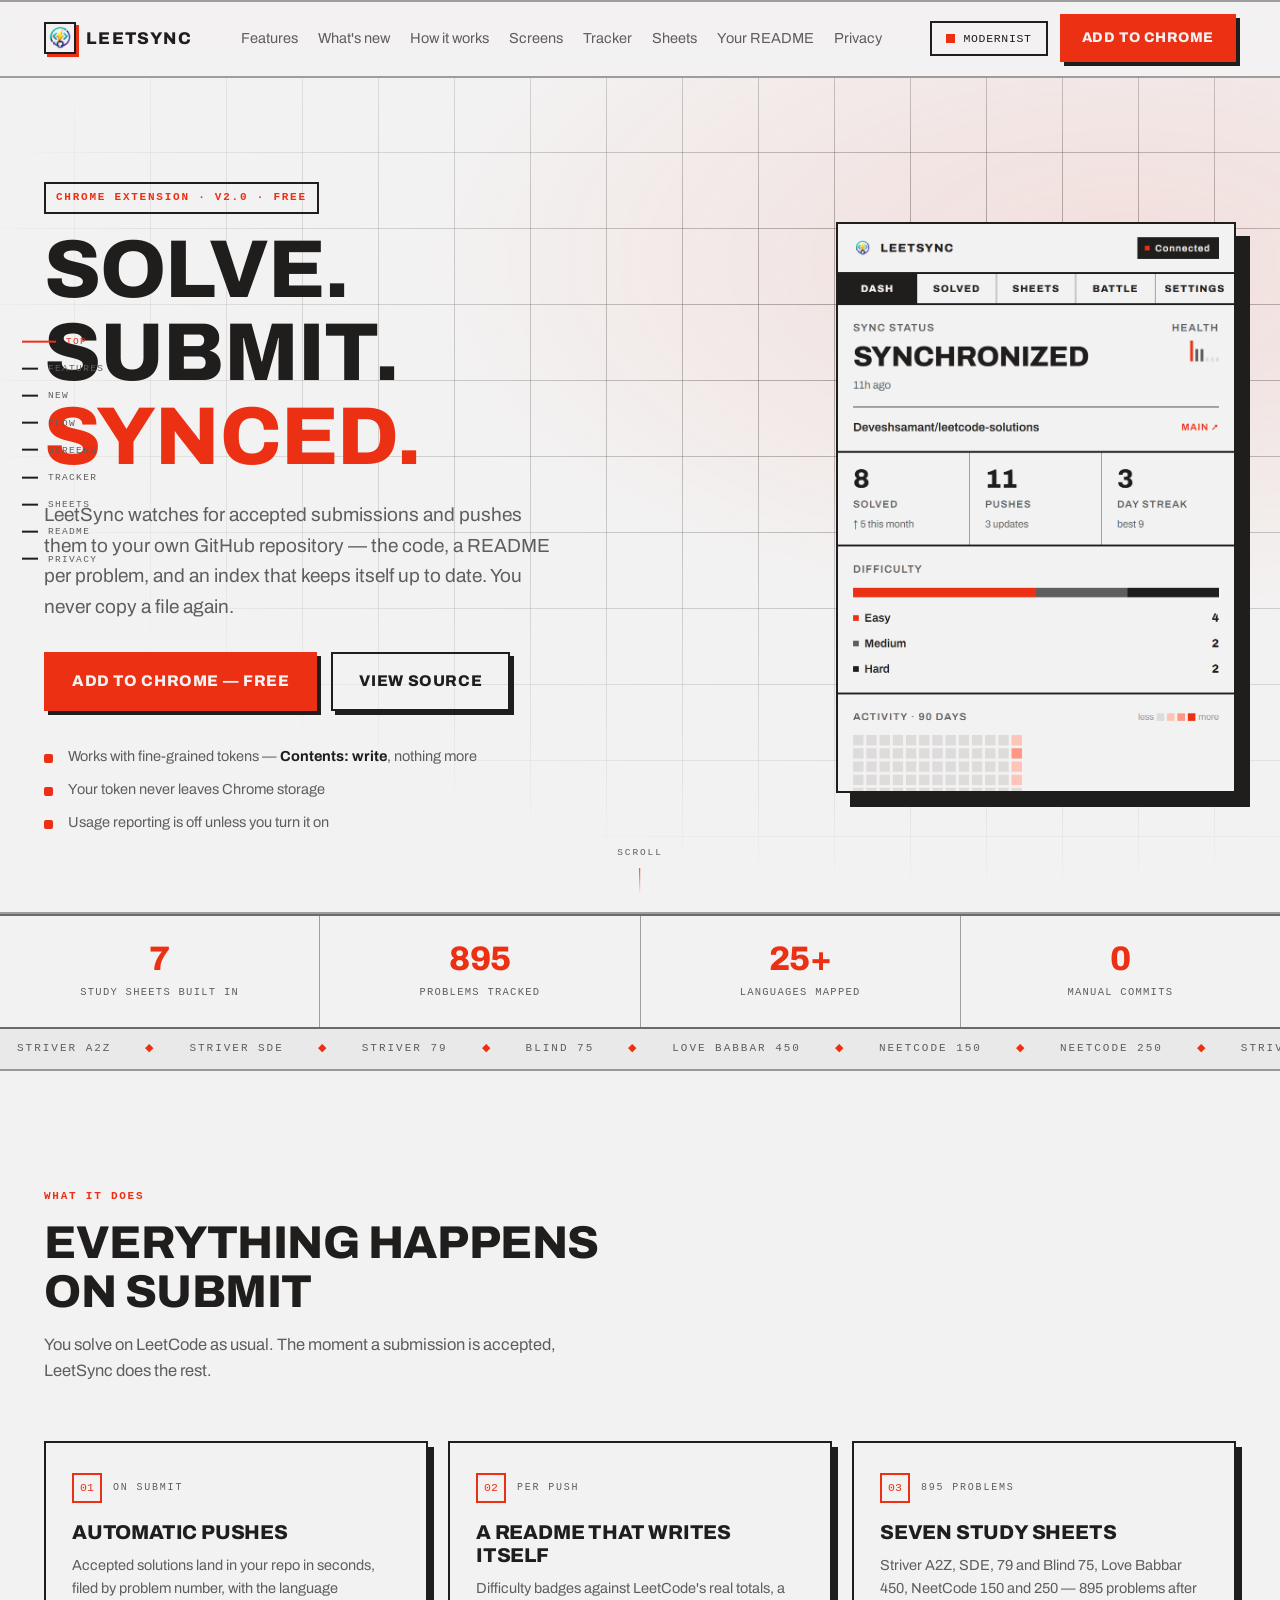
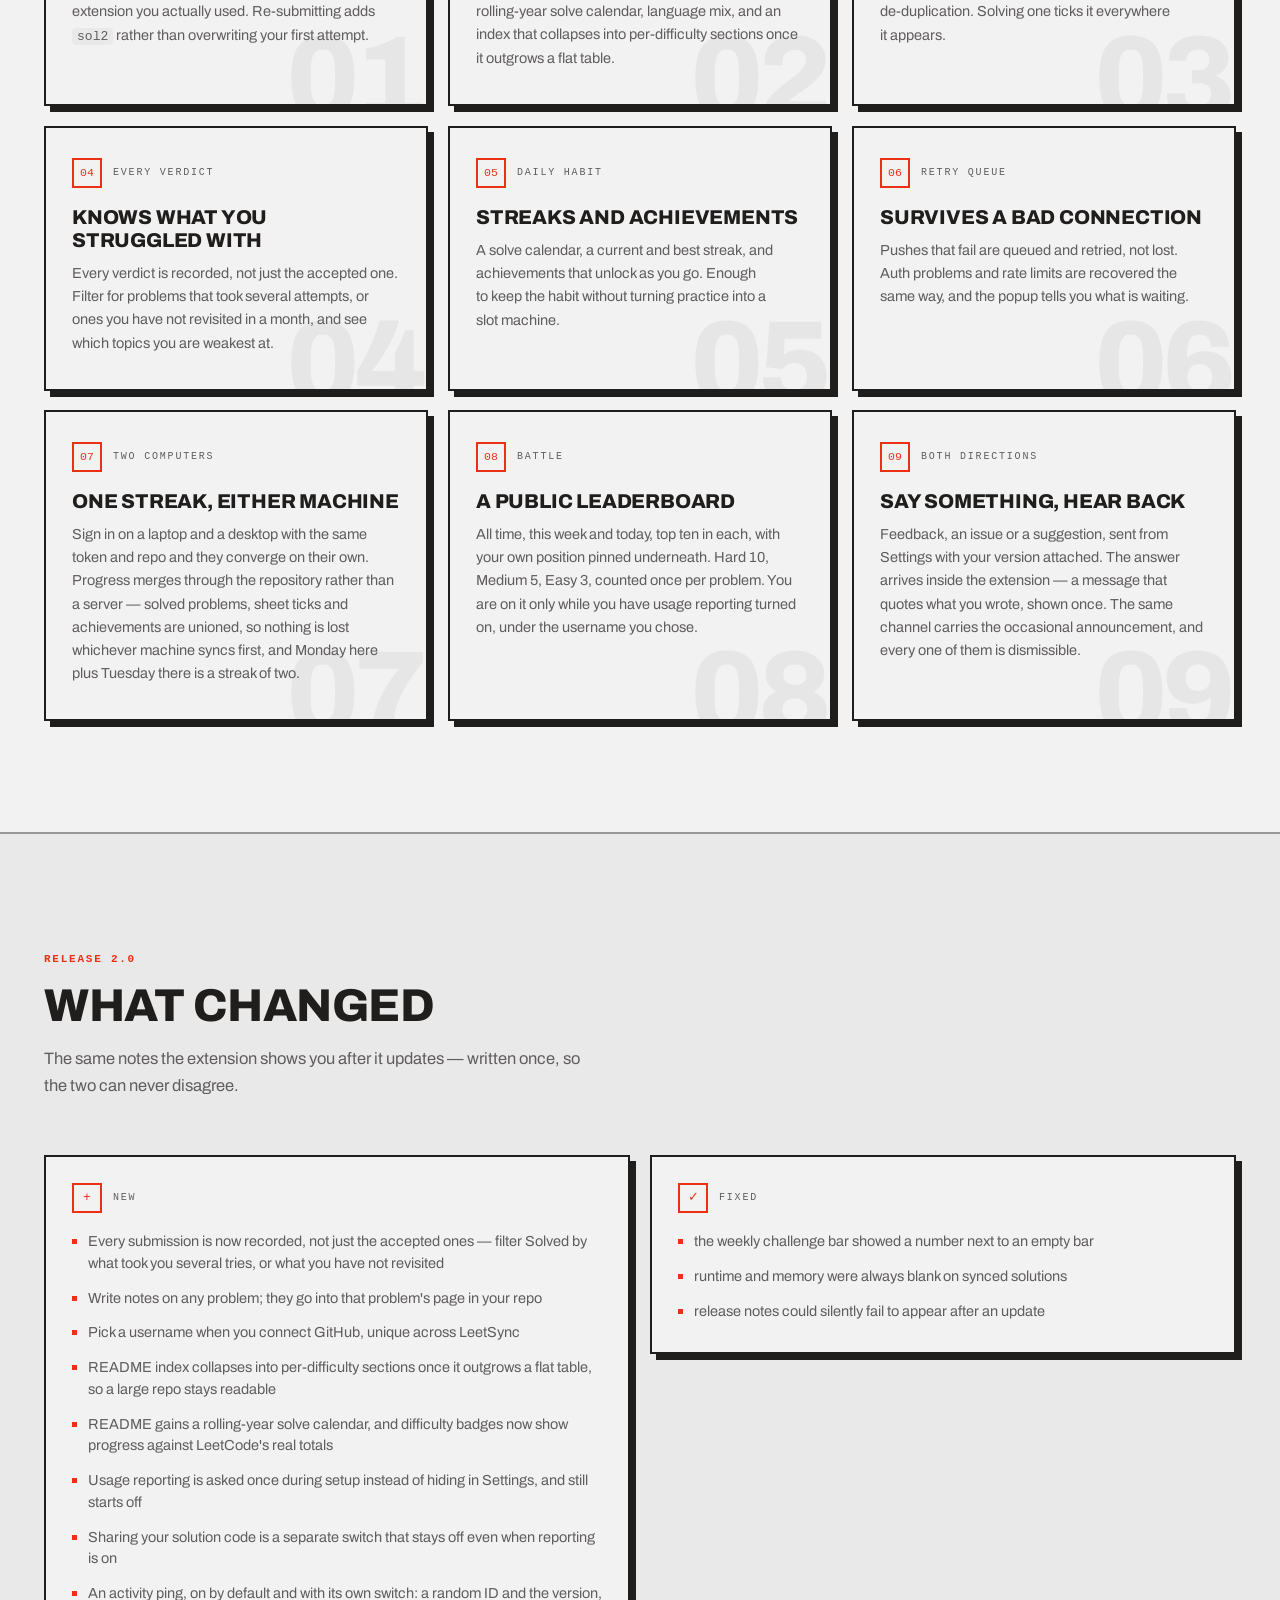
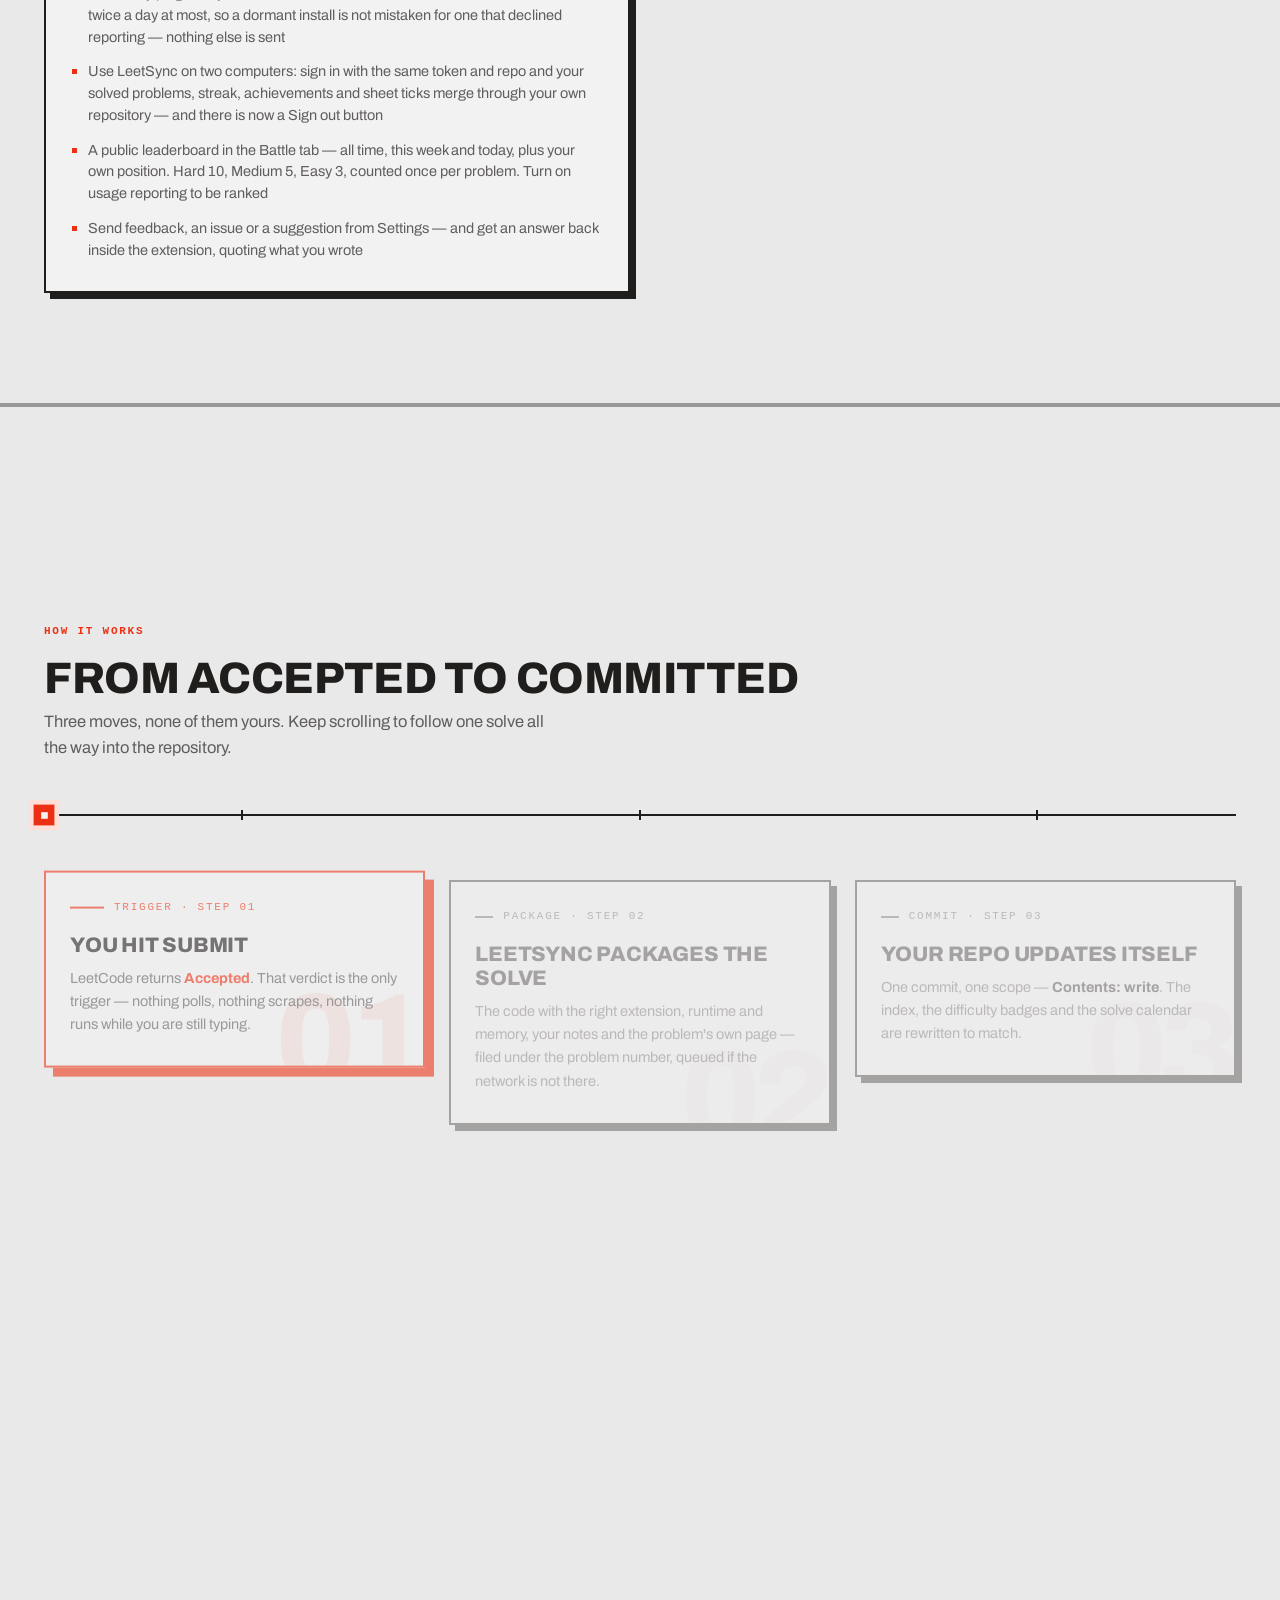
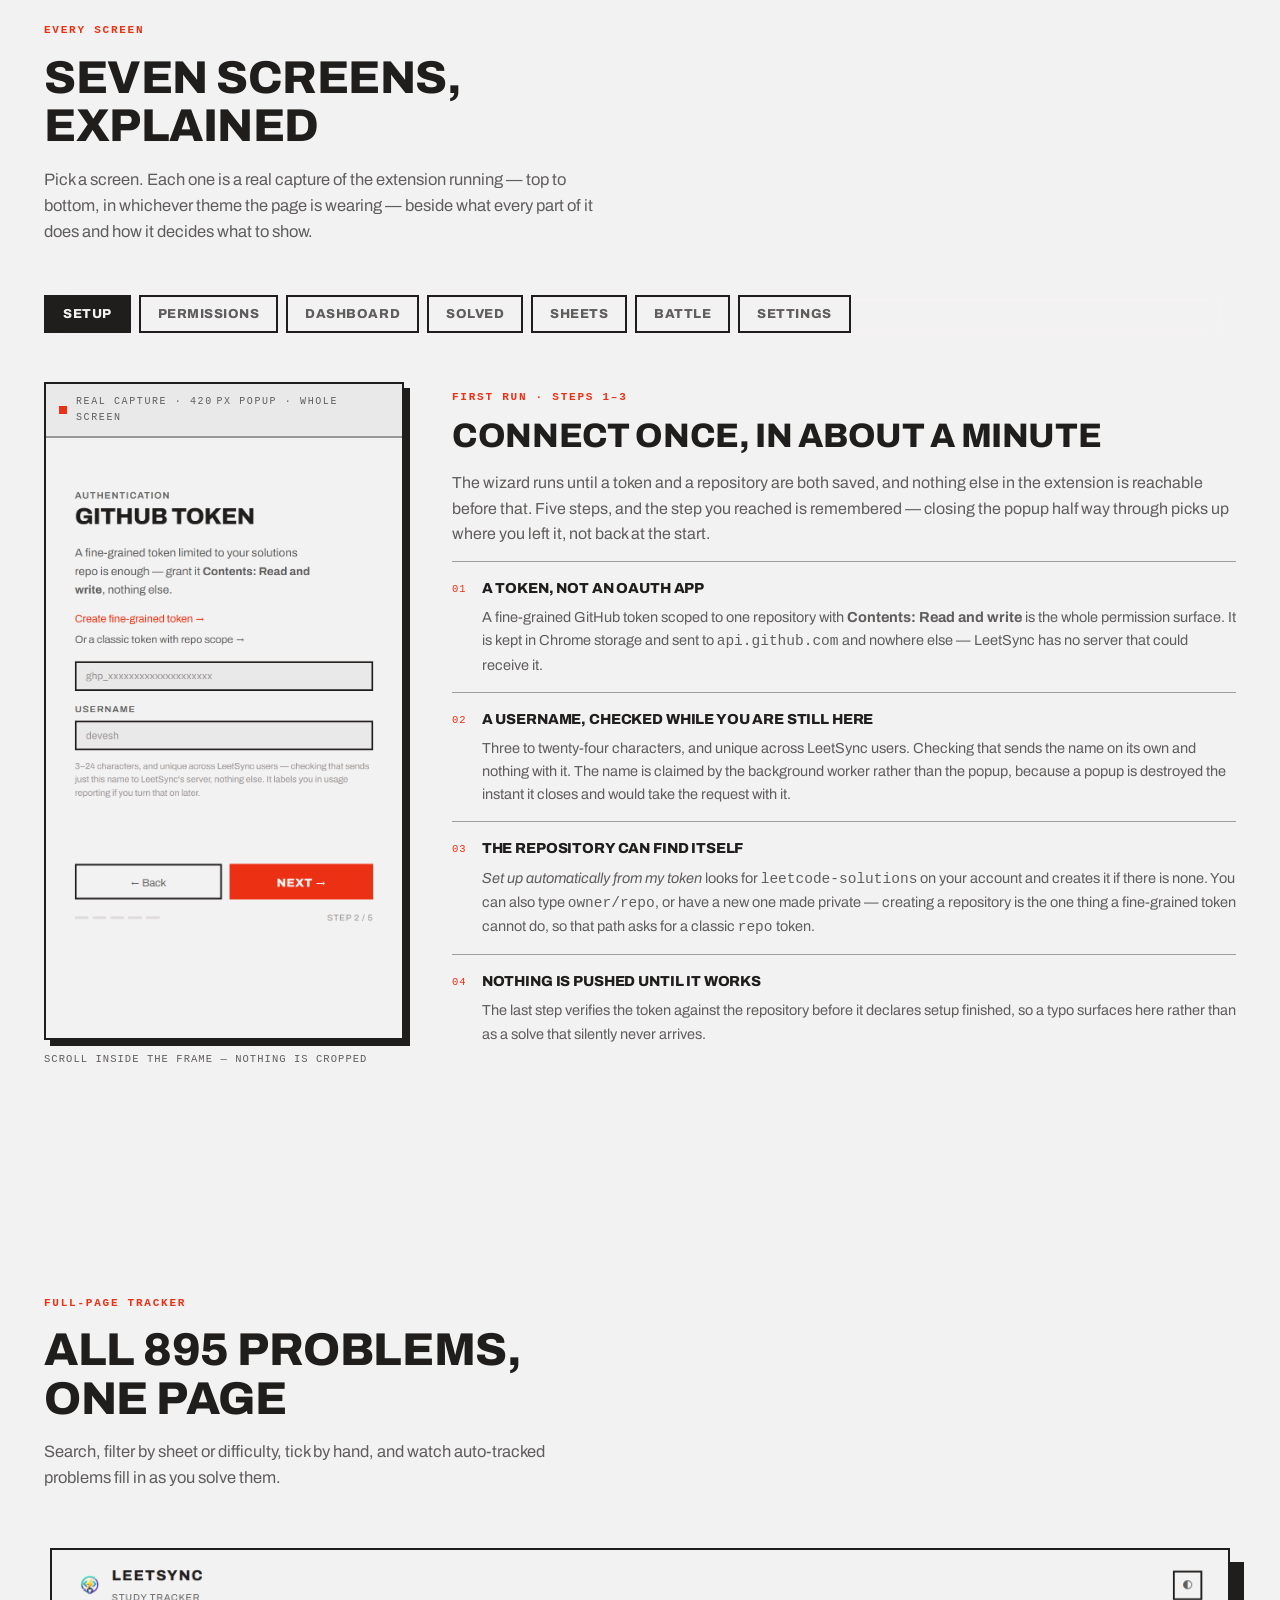
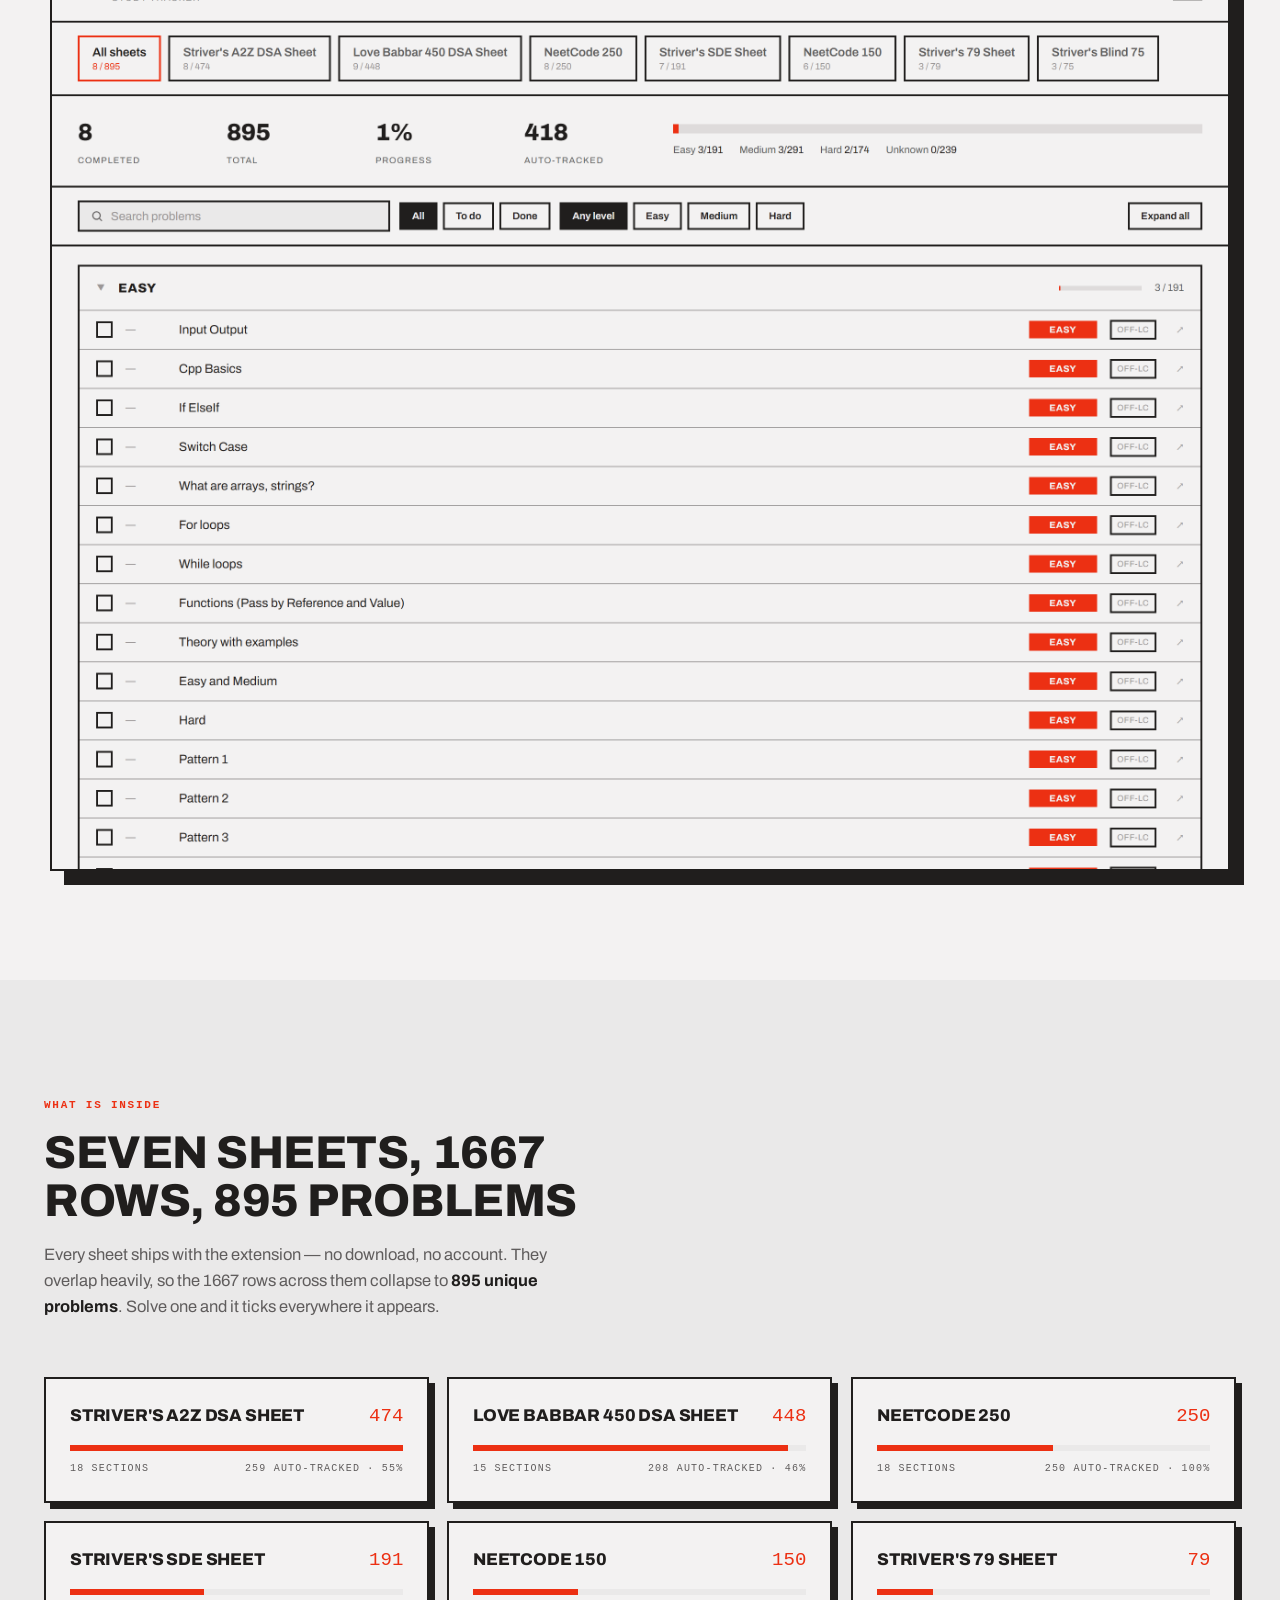
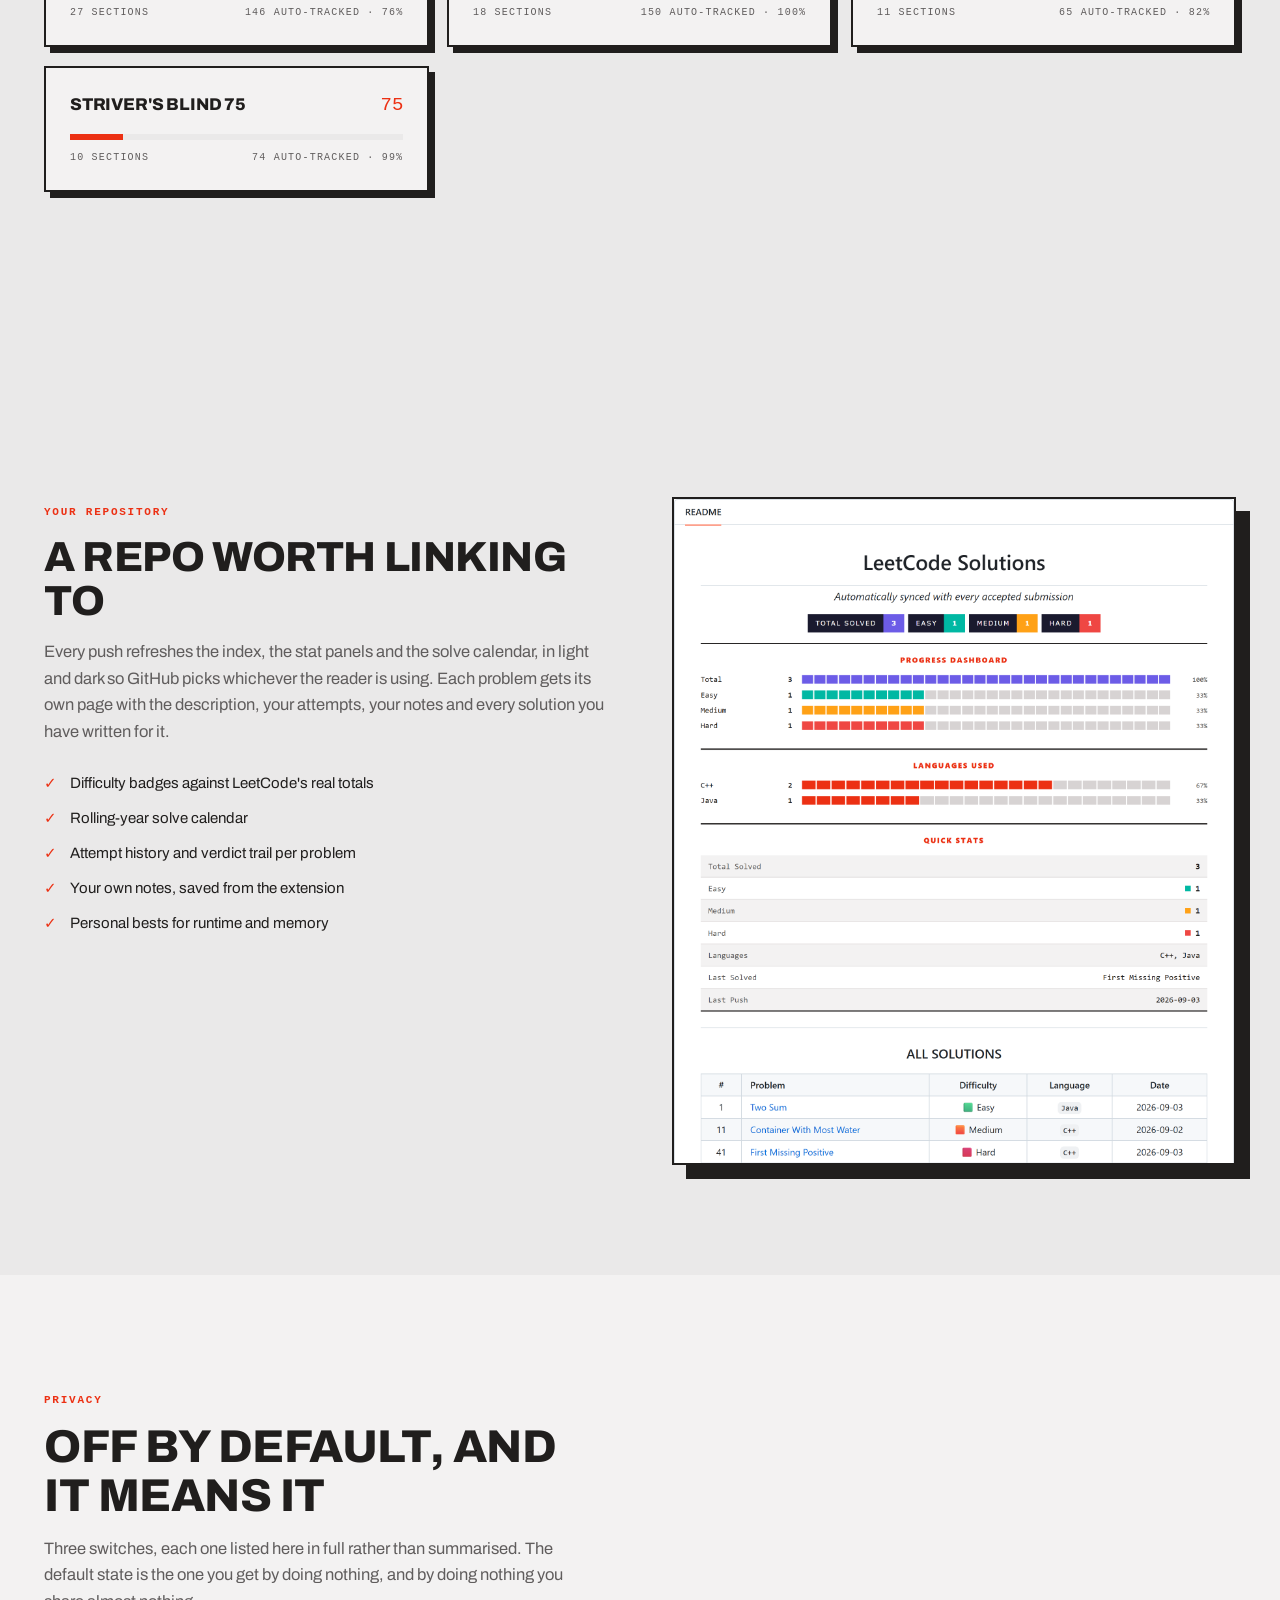
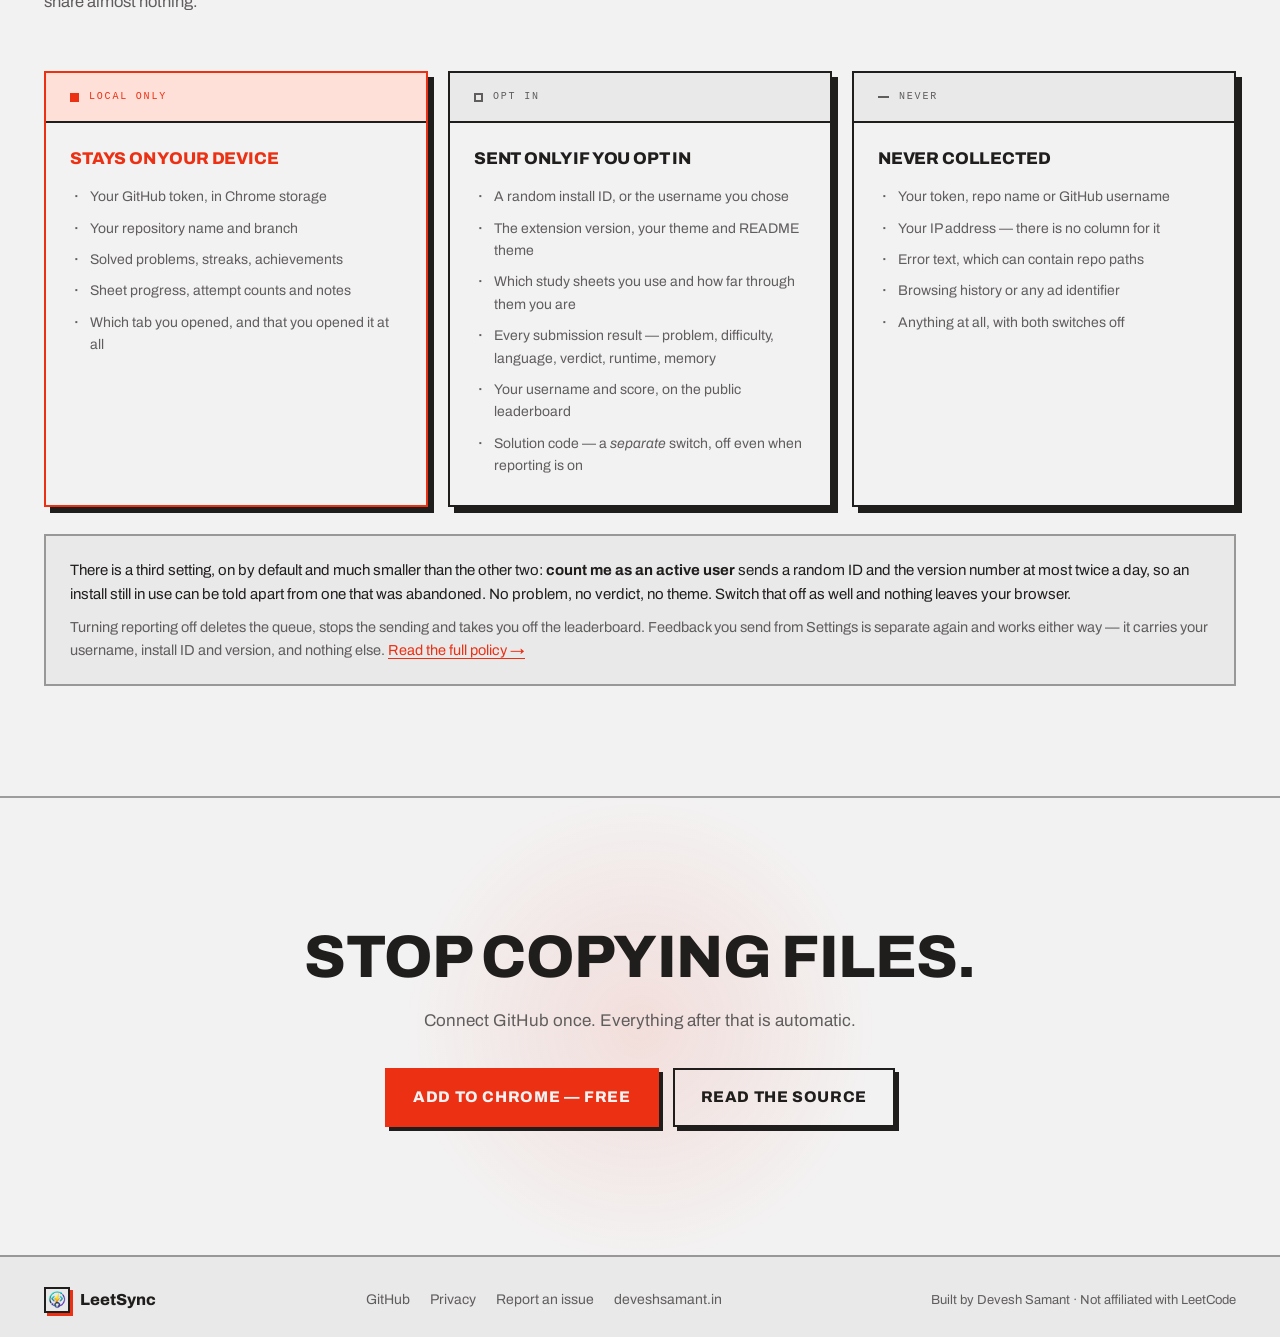
==== commit d953e768: "Give every section a page of its own The site was one URL. /privacy could not be linked, /screens co" ====
--- a/index.html
+++ b/index.html
@@ -85,14 +85,15 @@
       <img data-brand-mark src="img/logo.png" alt="" width="32" height="32" style="border-radius:0;border:2px solid #201e1d;box-shadow:3px 3px 0 #ec3013;transition:border-radius .4s,box-shadow .4s,transform .4s">
       <span style="font-family:var(--f-head);font-weight:var(--head-w);font-size:17px;letter-spacing:var(--brand-ls,.02em);text-transform:var(--head-tt)">LeetSync</span>
     </a>
-    <nav data-navlinks style="display:flex;gap:24px">
-      <a data-navlink href="#features" style="color:var(--tx3);text-decoration:none;font-size:14.5px;transition:color .2s">Features</a>
-      <a data-navlink href="#whatsnew" style="color:var(--tx3);text-decoration:none;font-size:14.5px;transition:color .2s">What's new</a>
-      <a data-navlink href="#flow" style="color:var(--tx3);text-decoration:none;font-size:14.5px;transition:color .2s">How it works</a>
-      <a data-navlink href="#screens" style="color:var(--tx3);text-decoration:none;font-size:14.5px;transition:color .2s">Screens</a>
-      <a data-navlink href="#sheets" style="color:var(--tx3);text-decoration:none;font-size:14.5px;transition:color .2s">Sheets</a>
-      <a data-navlink href="#readme" style="color:var(--tx3);text-decoration:none;font-size:14.5px;transition:color .2s">Your README</a>
-      <a data-navlink href="#privacy" style="color:var(--tx3);text-decoration:none;font-size:14.5px;transition:color .2s">Privacy</a>
+    <nav data-navlinks style="display:flex;gap:20px">
+      <a data-navlink href="/features" style="color:var(--tx3);text-decoration:none;font-size:14.5px;transition:color .2s">Features</a>
+      <a data-navlink href="/whats-new" style="color:var(--tx3);text-decoration:none;font-size:14.5px;transition:color .2s">What's new</a>
+      <a data-navlink href="/how-it-works" style="color:var(--tx3);text-decoration:none;font-size:14.5px;transition:color .2s">How it works</a>
+      <a data-navlink href="/screens" style="color:var(--tx3);text-decoration:none;font-size:14.5px;transition:color .2s">Screens</a>
+      <a data-navlink href="/tracker" style="color:var(--tx3);text-decoration:none;font-size:14.5px;transition:color .2s">Tracker</a>
+      <a data-navlink href="/sheets" style="color:var(--tx3);text-decoration:none;font-size:14.5px;transition:color .2s">Sheets</a>
+      <a data-navlink href="/readme" style="color:var(--tx3);text-decoration:none;font-size:14.5px;transition:color .2s">Your README</a>
+      <a data-navlink href="/privacy" style="color:var(--tx3);text-decoration:none;font-size:14.5px;transition:color .2s">Privacy</a>
     </nav>
     <div style="display:flex;align-items:center;gap:12px">
       <button data-act="theme" type="button" aria-label="Switch theme" style="display:inline-flex;align-items:center;gap:8px;padding:9px 14px;font-family:var(--f-mono);font-size:11.5px;letter-spacing:.06em;text-transform:uppercase;color:var(--tx2);background:transparent;border:var(--bw) solid var(--bd);border-radius:var(--r-sm);cursor:pointer;transition:background .18s,border-radius .4s">
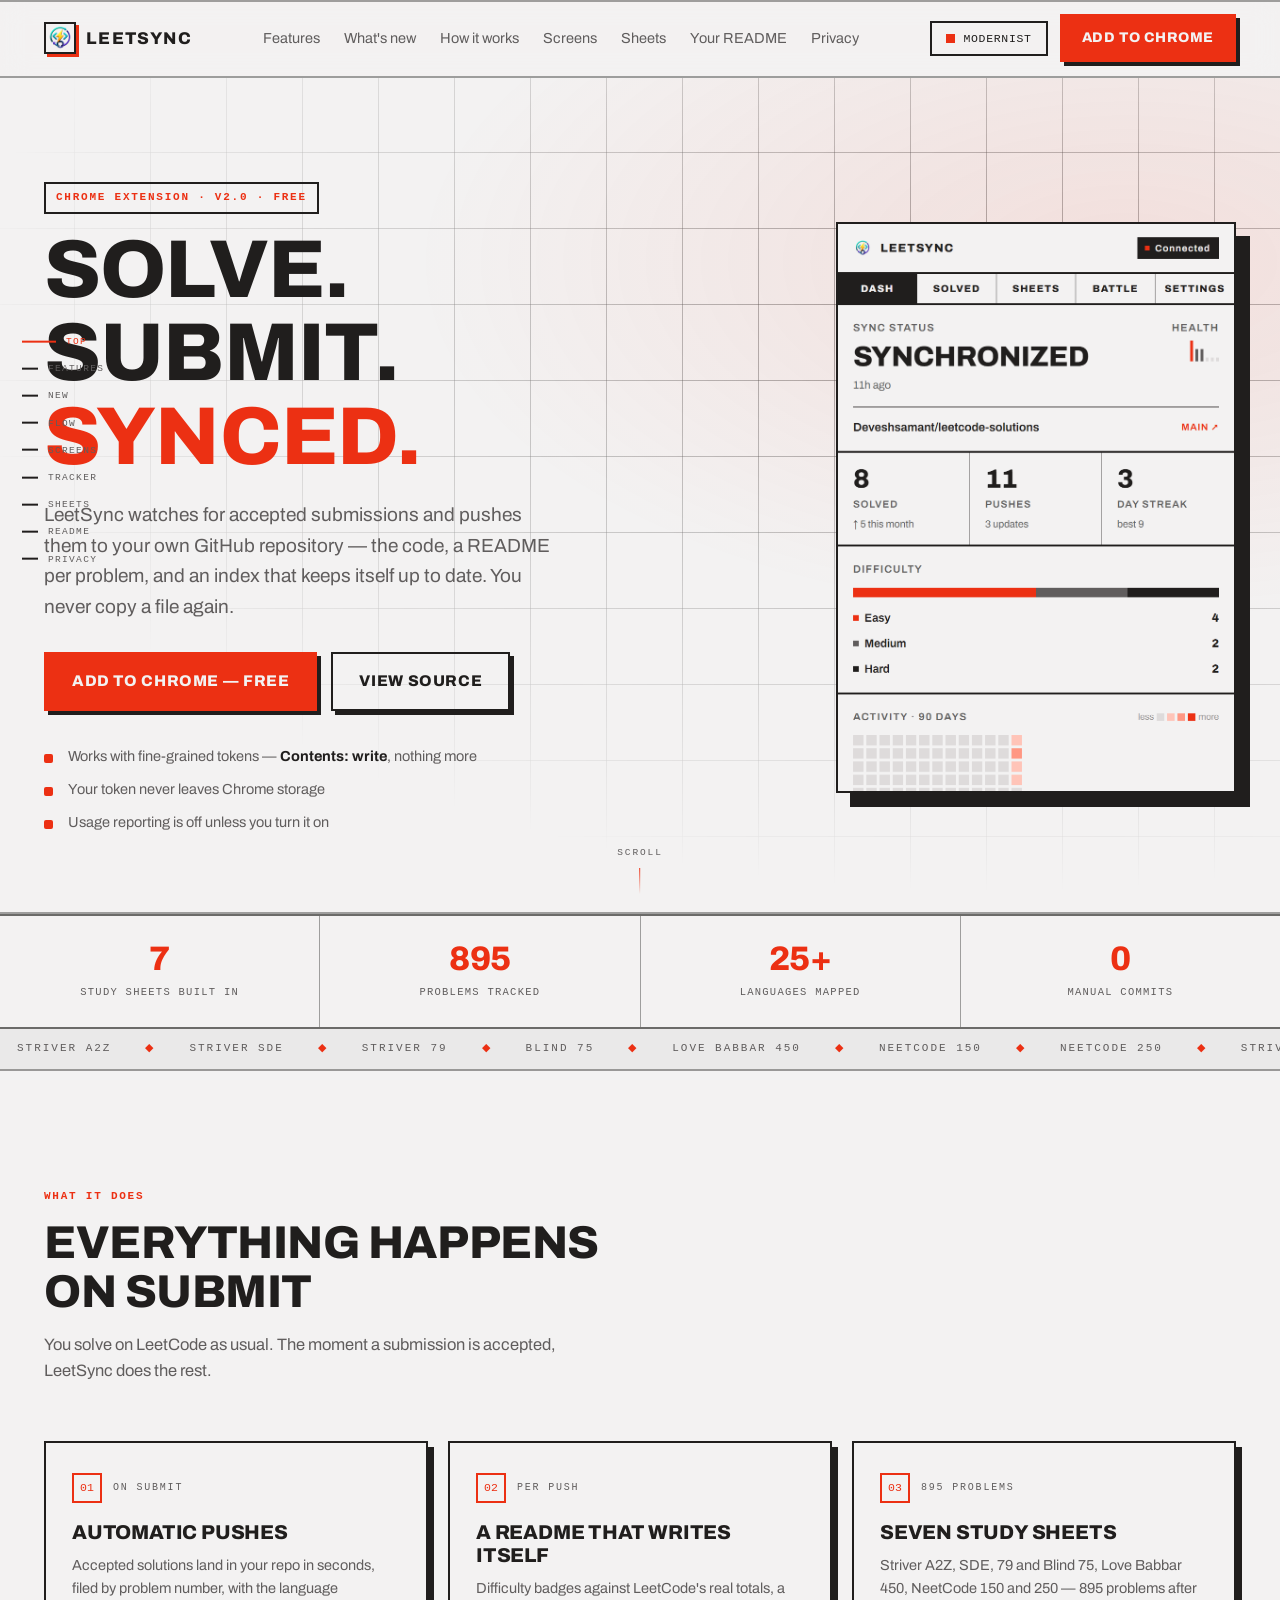
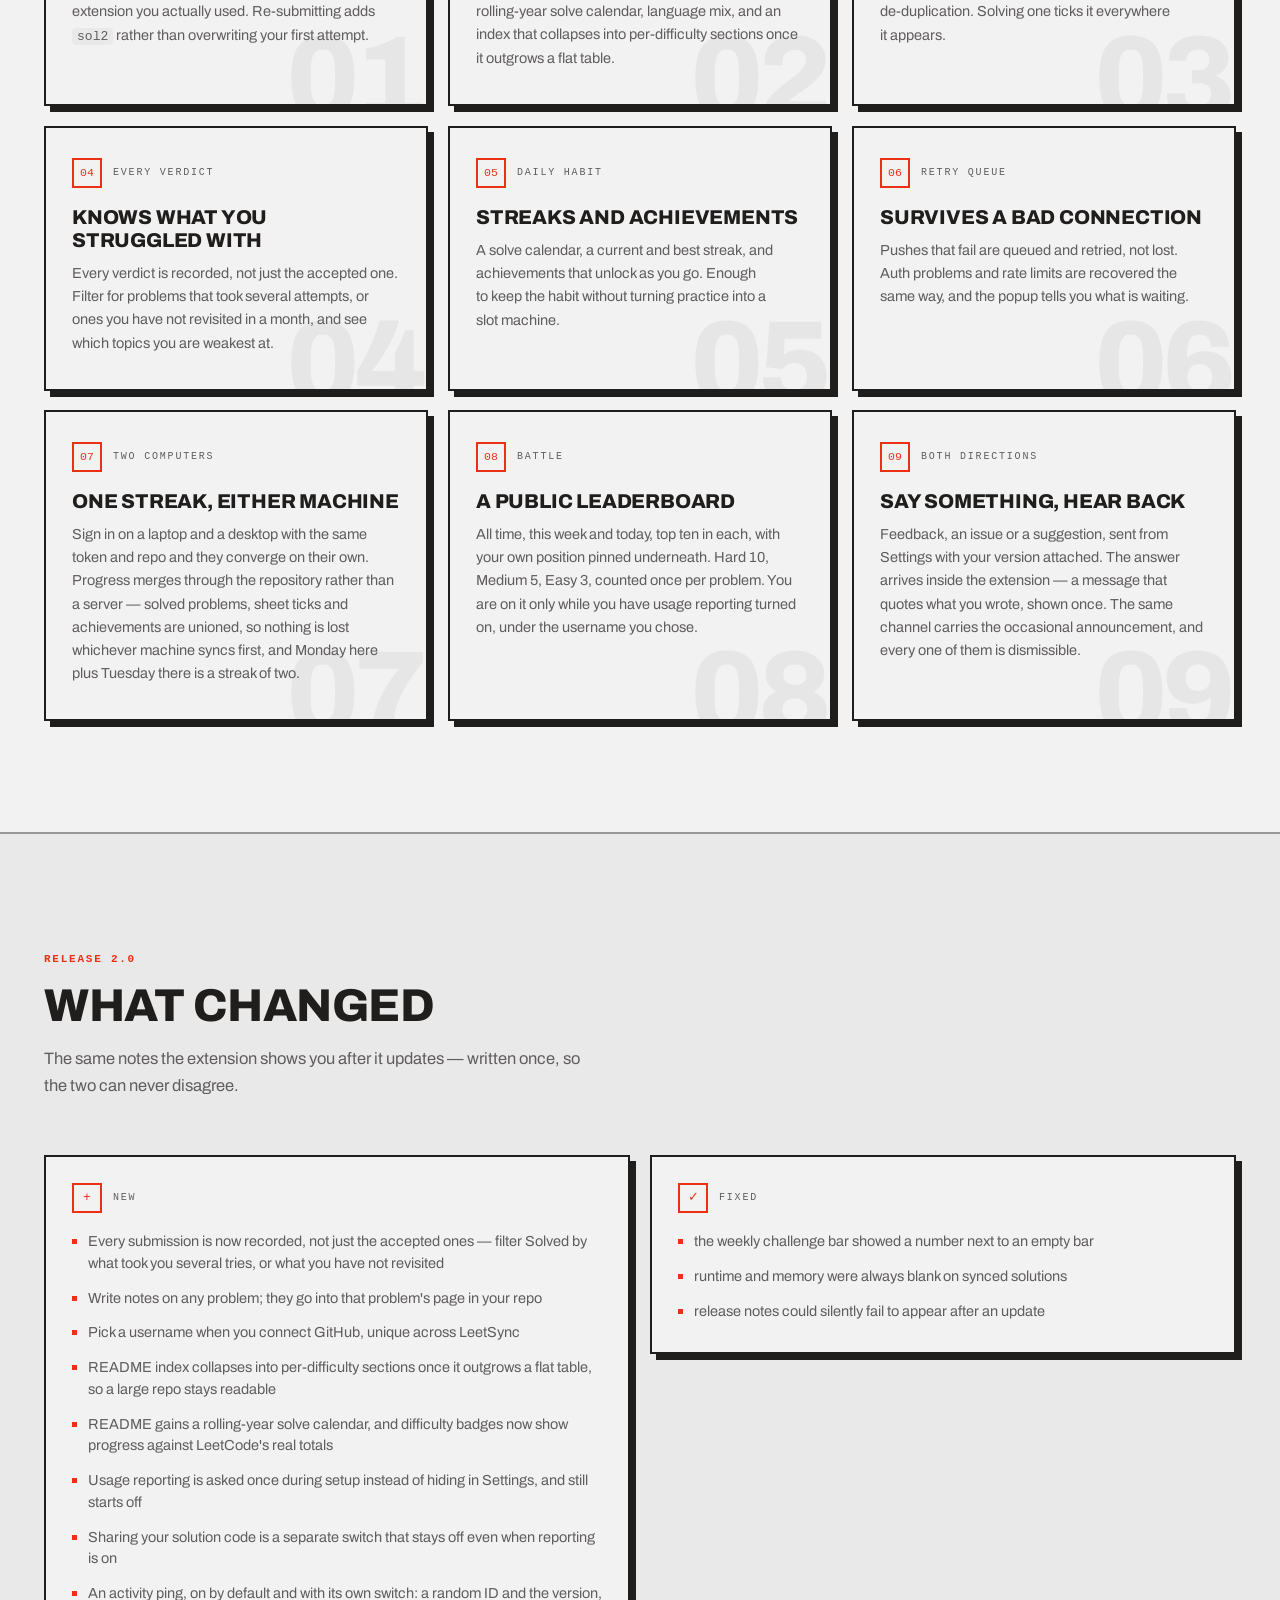
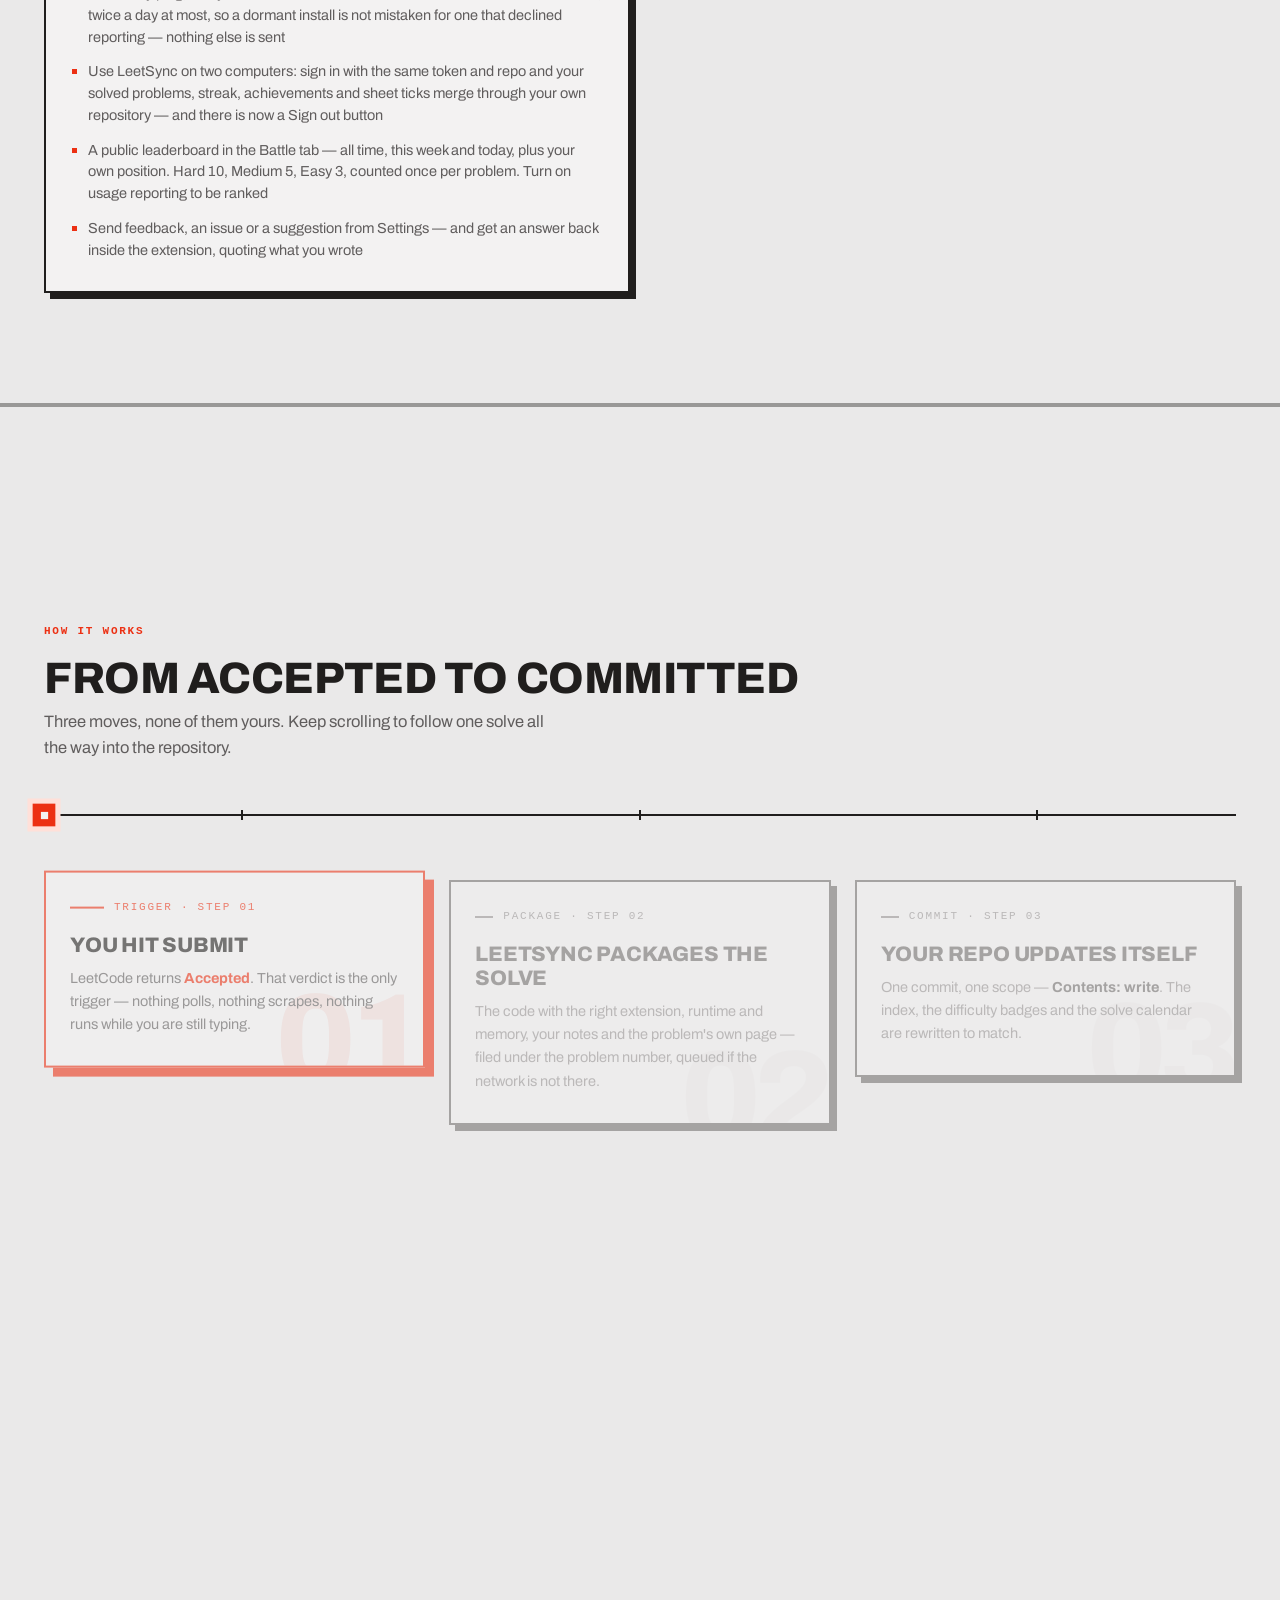
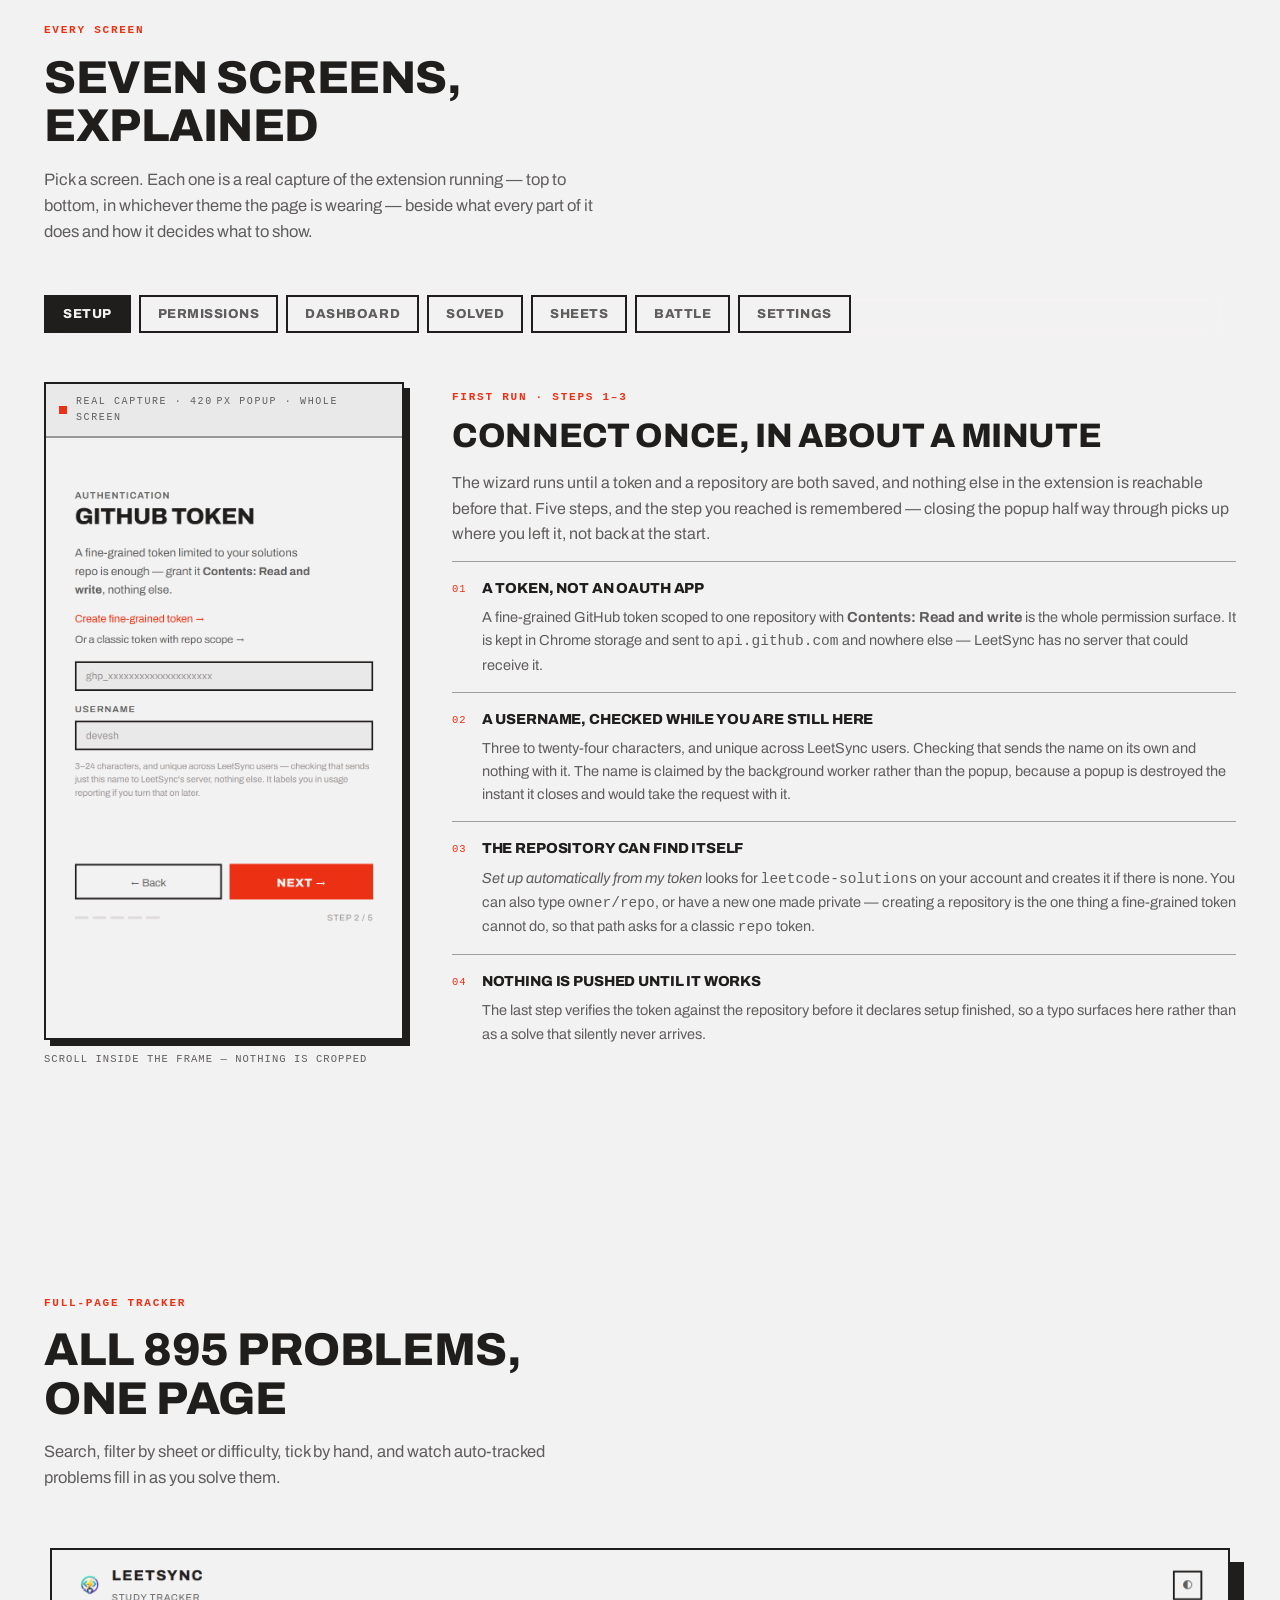
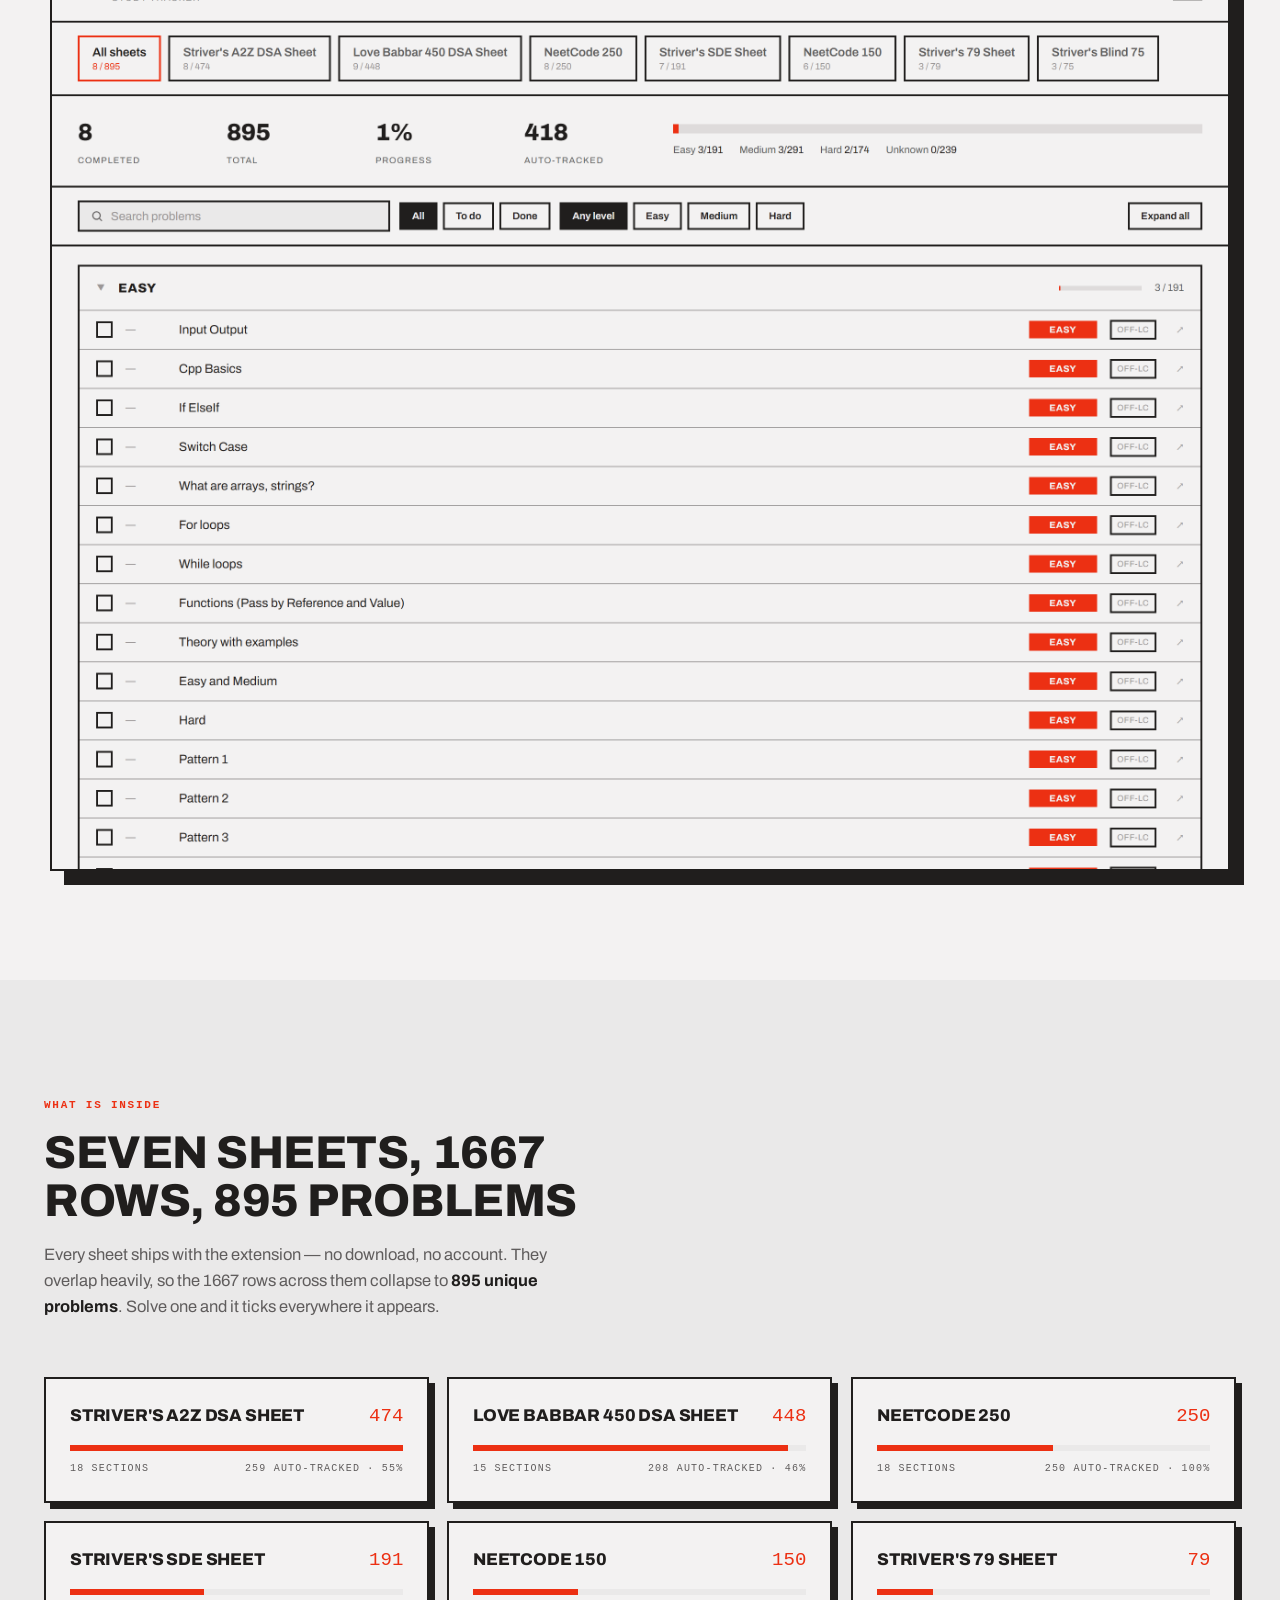
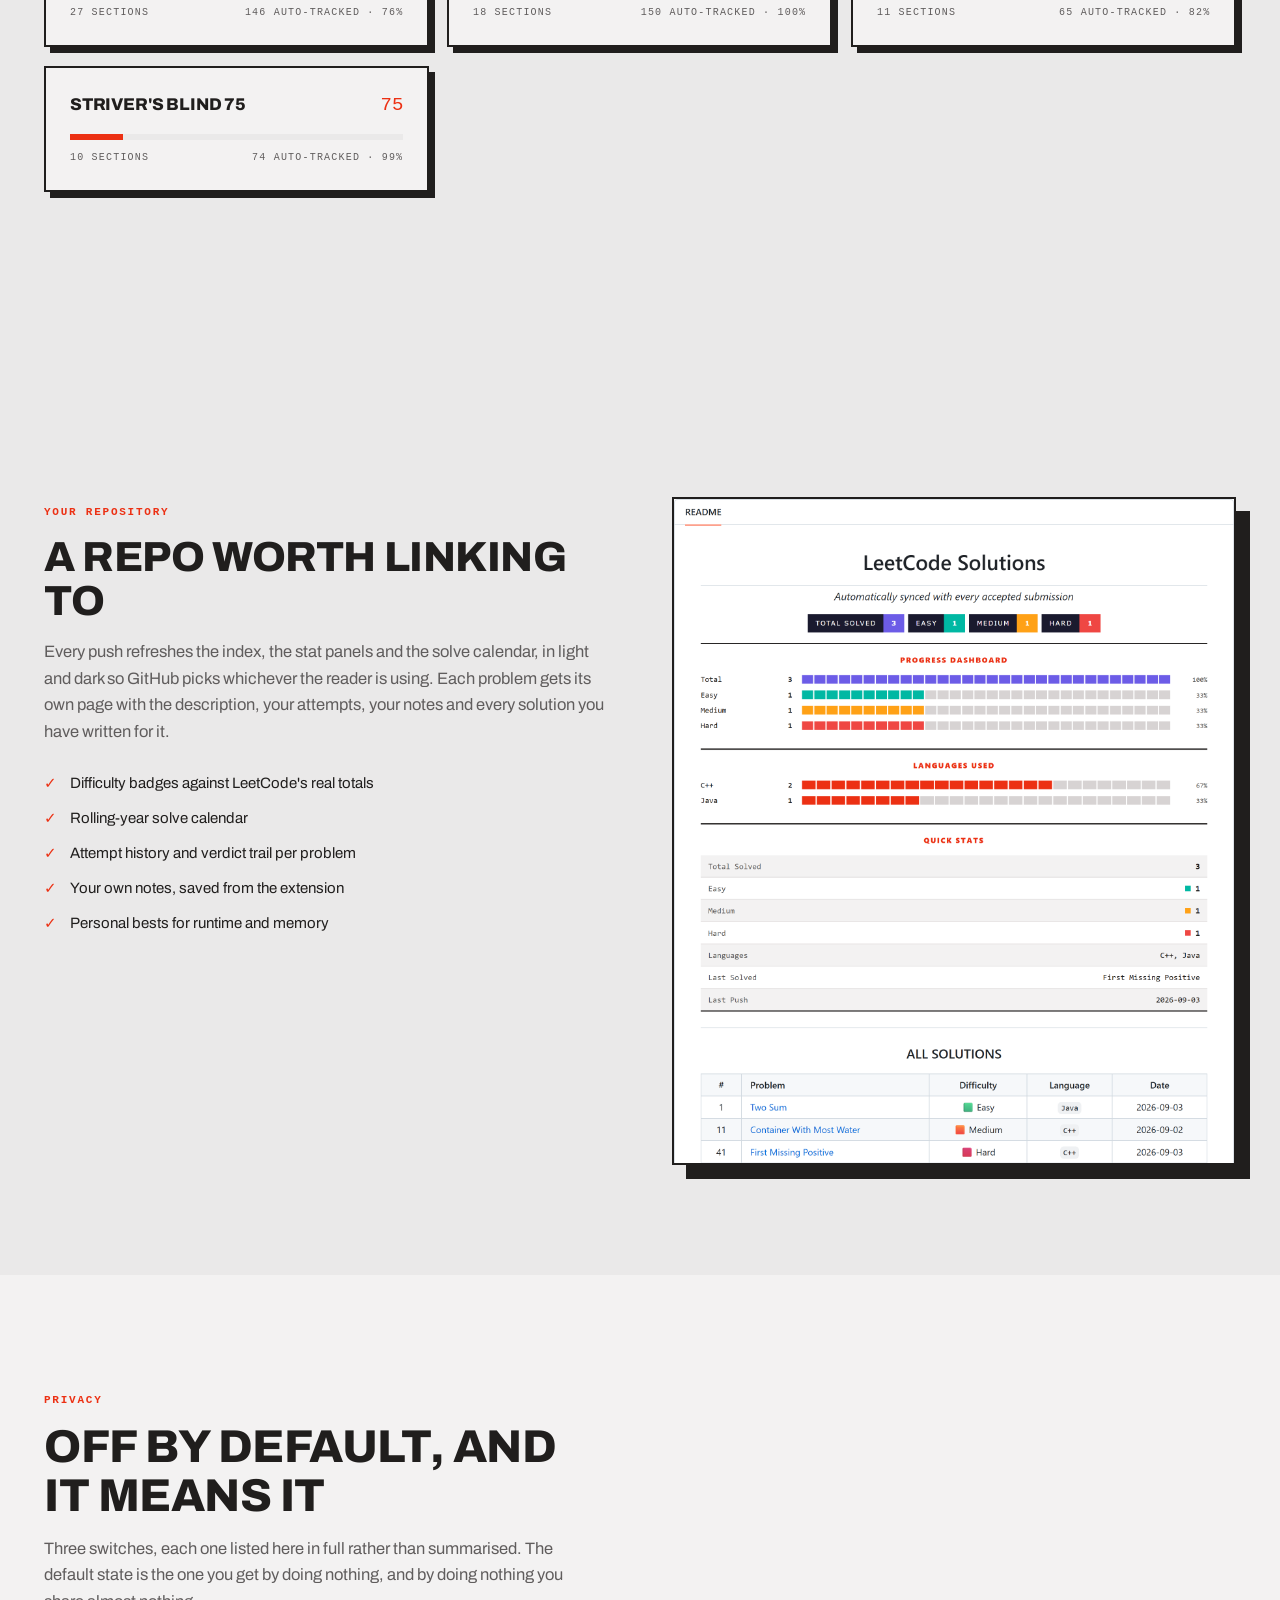
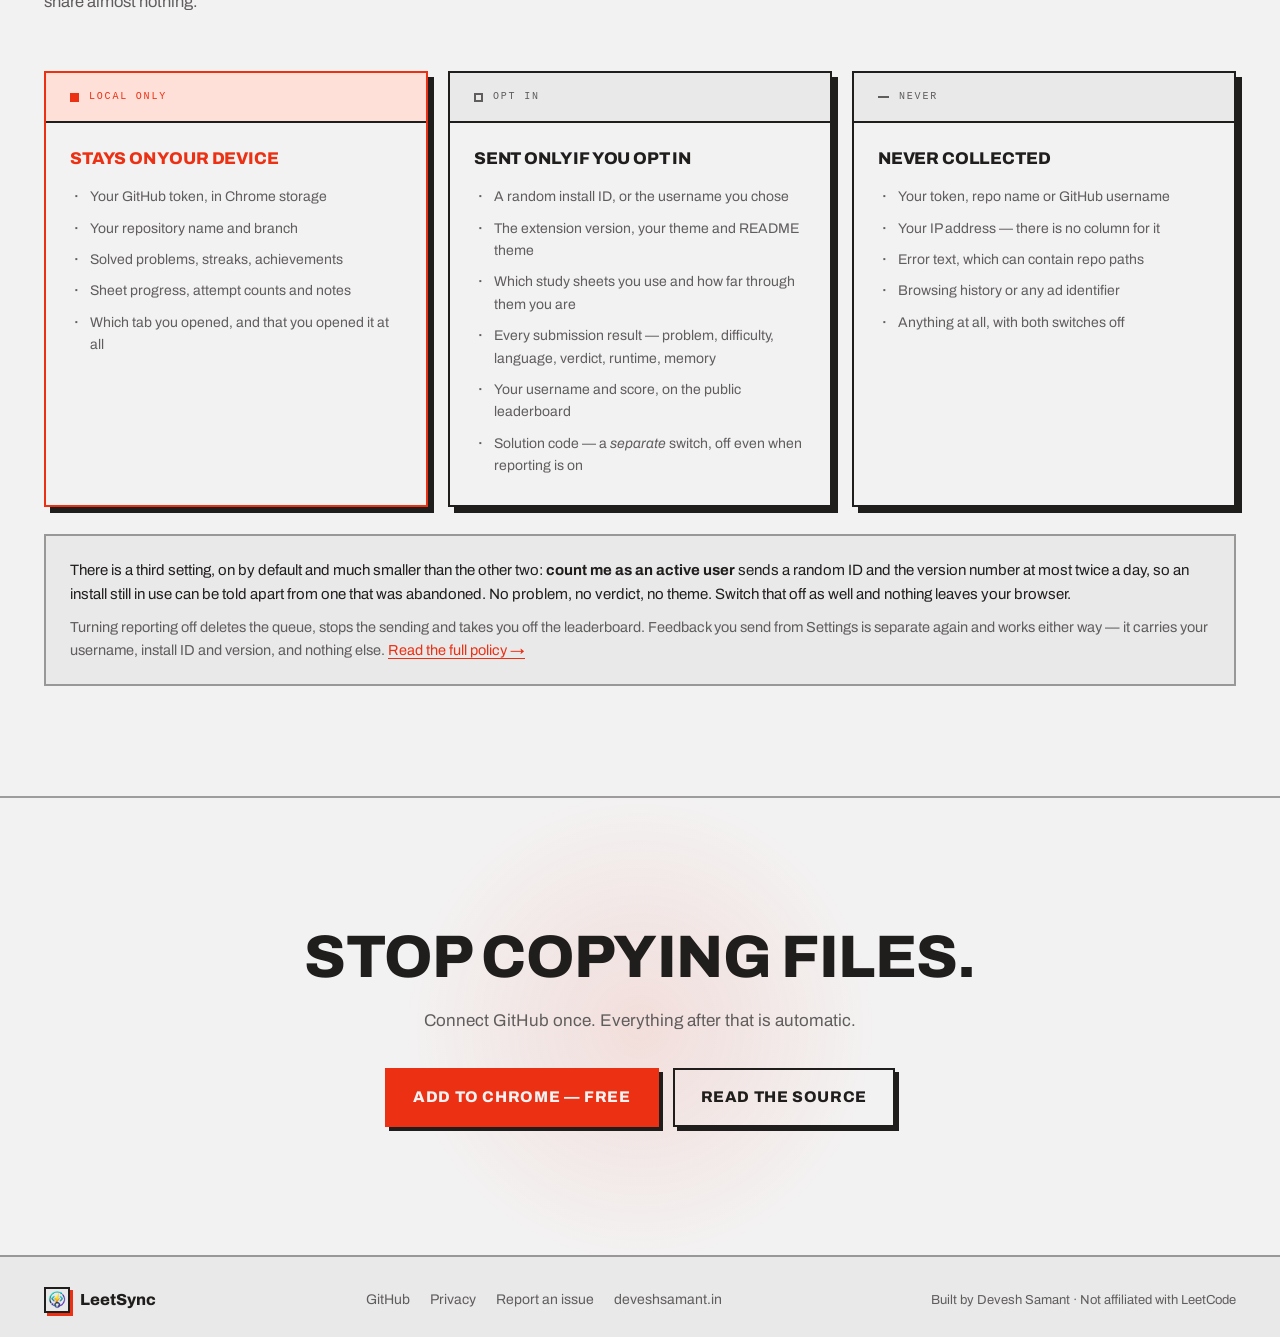
==== commit 2d32e9cf: "Back to one page Reverts "Give every section a page of its own". The eight standalone pages, the gen" ====
--- a/index.html
+++ b/index.html
@@ -85,15 +85,14 @@
       <img data-brand-mark src="img/logo.png" alt="" width="32" height="32" style="border-radius:0;border:2px solid #201e1d;box-shadow:3px 3px 0 #ec3013;transition:border-radius .4s,box-shadow .4s,transform .4s">
       <span style="font-family:var(--f-head);font-weight:var(--head-w);font-size:17px;letter-spacing:var(--brand-ls,.02em);text-transform:var(--head-tt)">LeetSync</span>
     </a>
-    <nav data-navlinks style="display:flex;gap:20px">
-      <a data-navlink href="/features" style="color:var(--tx3);text-decoration:none;font-size:14.5px;transition:color .2s">Features</a>
-      <a data-navlink href="/whats-new" style="color:var(--tx3);text-decoration:none;font-size:14.5px;transition:color .2s">What's new</a>
-      <a data-navlink href="/how-it-works" style="color:var(--tx3);text-decoration:none;font-size:14.5px;transition:color .2s">How it works</a>
-      <a data-navlink href="/screens" style="color:var(--tx3);text-decoration:none;font-size:14.5px;transition:color .2s">Screens</a>
-      <a data-navlink href="/tracker" style="color:var(--tx3);text-decoration:none;font-size:14.5px;transition:color .2s">Tracker</a>
-      <a data-navlink href="/sheets" style="color:var(--tx3);text-decoration:none;font-size:14.5px;transition:color .2s">Sheets</a>
-      <a data-navlink href="/readme" style="color:var(--tx3);text-decoration:none;font-size:14.5px;transition:color .2s">Your README</a>
-      <a data-navlink href="/privacy" style="color:var(--tx3);text-decoration:none;font-size:14.5px;transition:color .2s">Privacy</a>
+    <nav data-navlinks style="display:flex;gap:24px">
+      <a data-navlink href="#features" style="color:var(--tx3);text-decoration:none;font-size:14.5px;transition:color .2s">Features</a>
+      <a data-navlink href="#whatsnew" style="color:var(--tx3);text-decoration:none;font-size:14.5px;transition:color .2s">What's new</a>
+      <a data-navlink href="#flow" style="color:var(--tx3);text-decoration:none;font-size:14.5px;transition:color .2s">How it works</a>
+      <a data-navlink href="#screens" style="color:var(--tx3);text-decoration:none;font-size:14.5px;transition:color .2s">Screens</a>
+      <a data-navlink href="#sheets" style="color:var(--tx3);text-decoration:none;font-size:14.5px;transition:color .2s">Sheets</a>
+      <a data-navlink href="#readme" style="color:var(--tx3);text-decoration:none;font-size:14.5px;transition:color .2s">Your README</a>
+      <a data-navlink href="#privacy" style="color:var(--tx3);text-decoration:none;font-size:14.5px;transition:color .2s">Privacy</a>
     </nav>
     <div style="display:flex;align-items:center;gap:12px">
       <button data-act="theme" type="button" aria-label="Switch theme" style="display:inline-flex;align-items:center;gap:8px;padding:9px 14px;font-family:var(--f-mono);font-size:11.5px;letter-spacing:.06em;text-transform:uppercase;color:var(--tx2);background:transparent;border:var(--bw) solid var(--bd);border-radius:var(--r-sm);cursor:pointer;transition:background .18s,border-radius .4s">
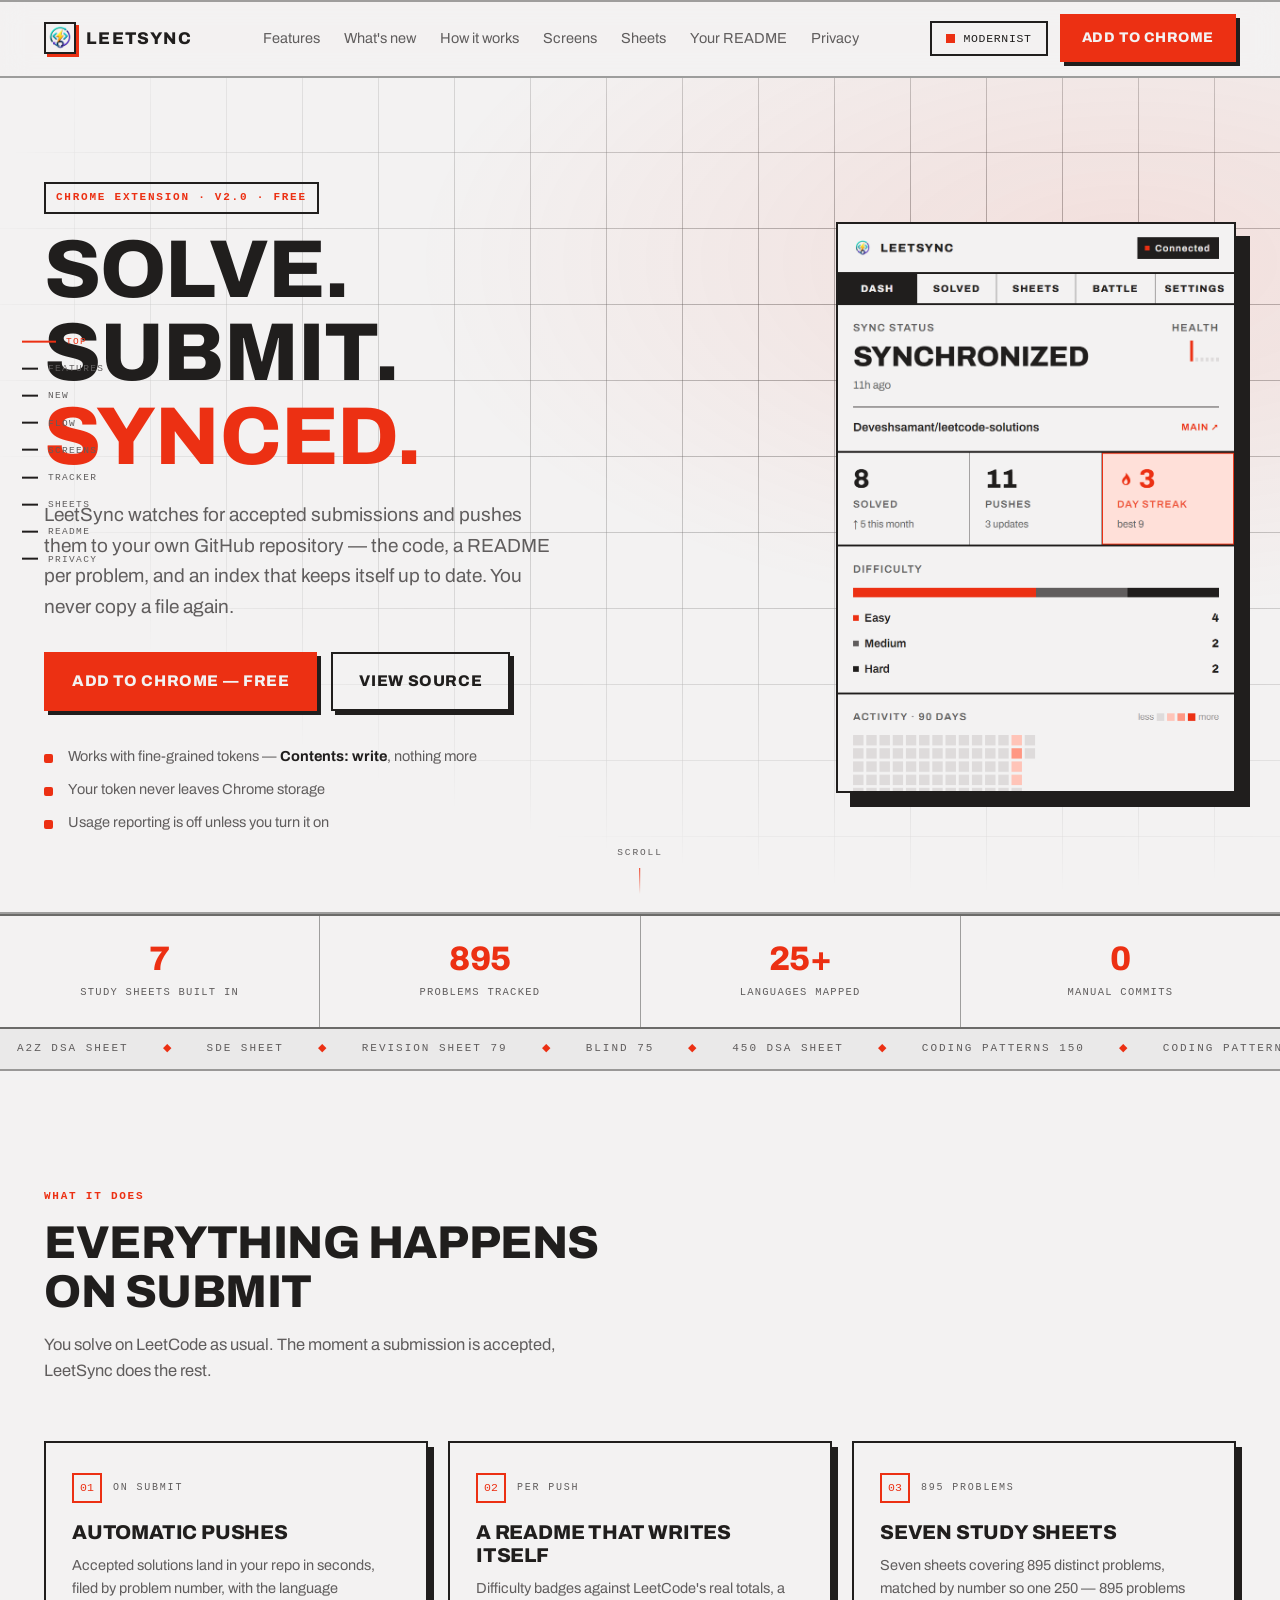
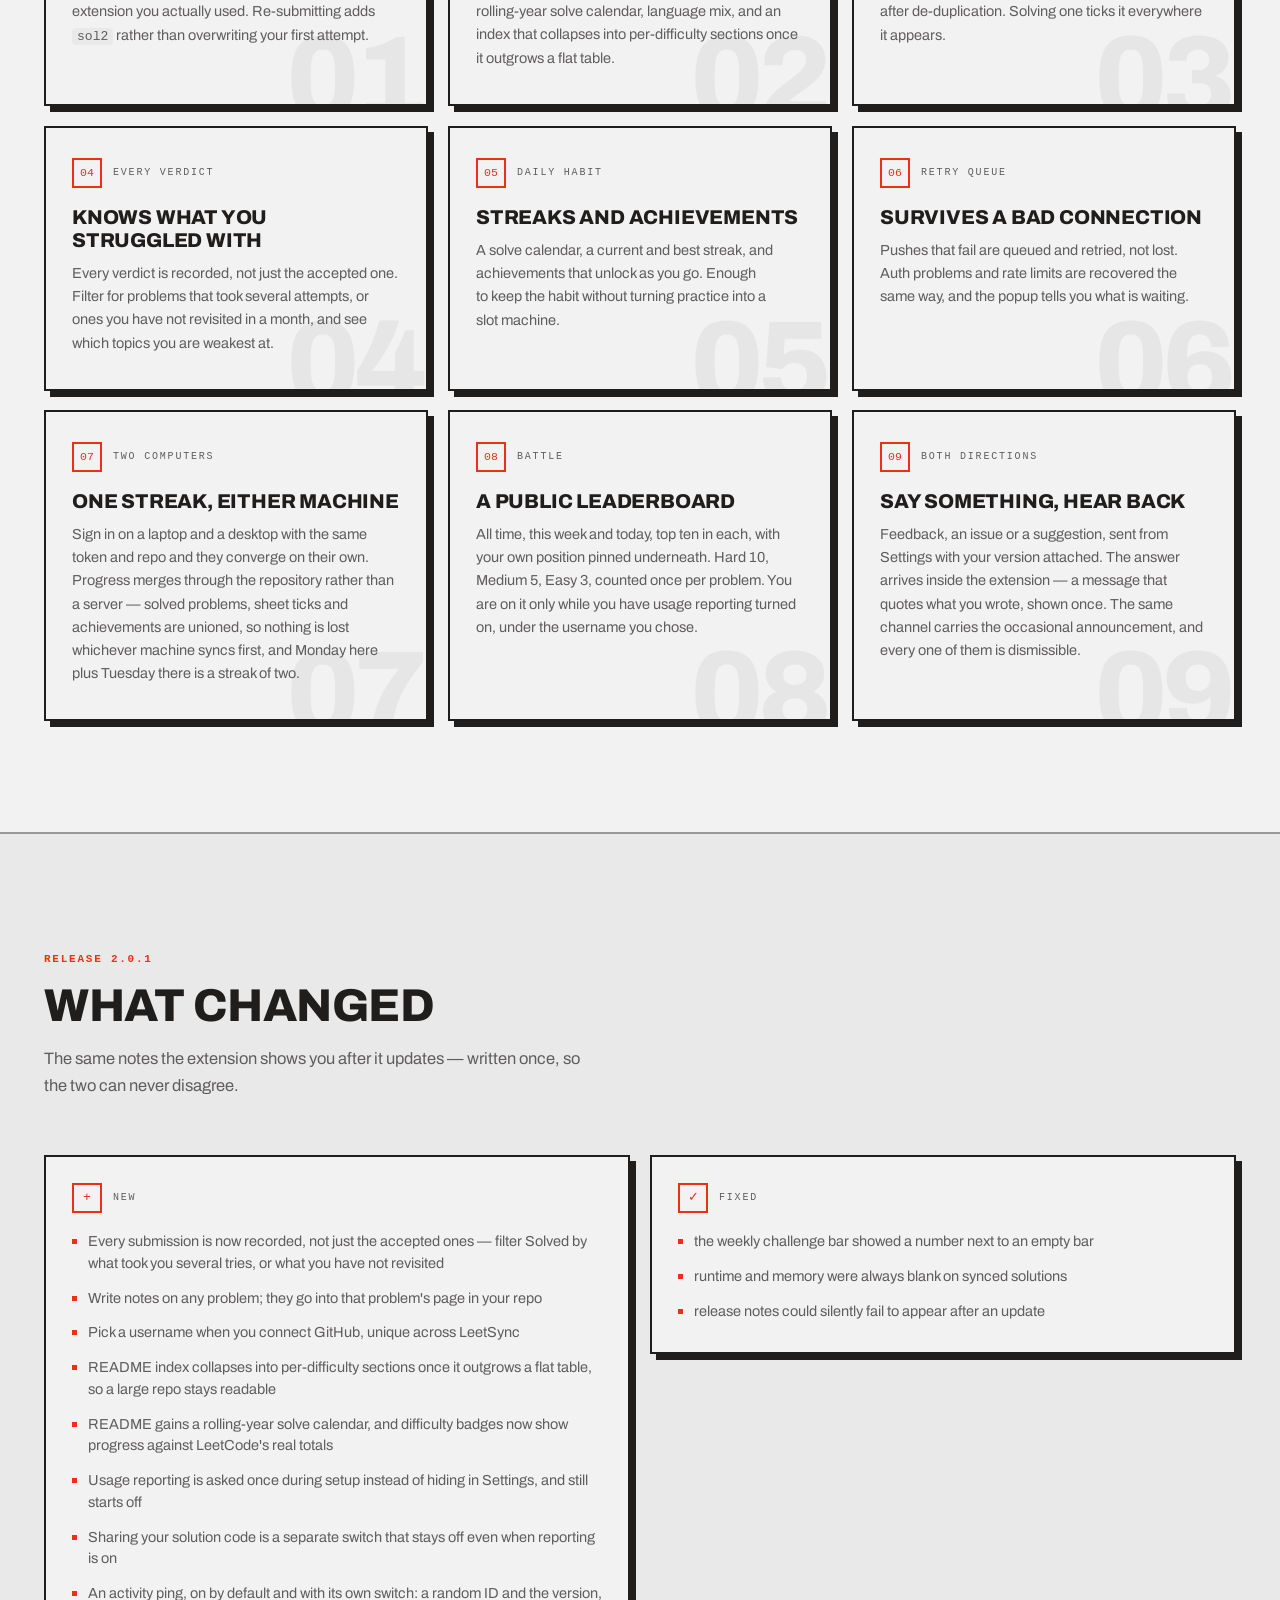
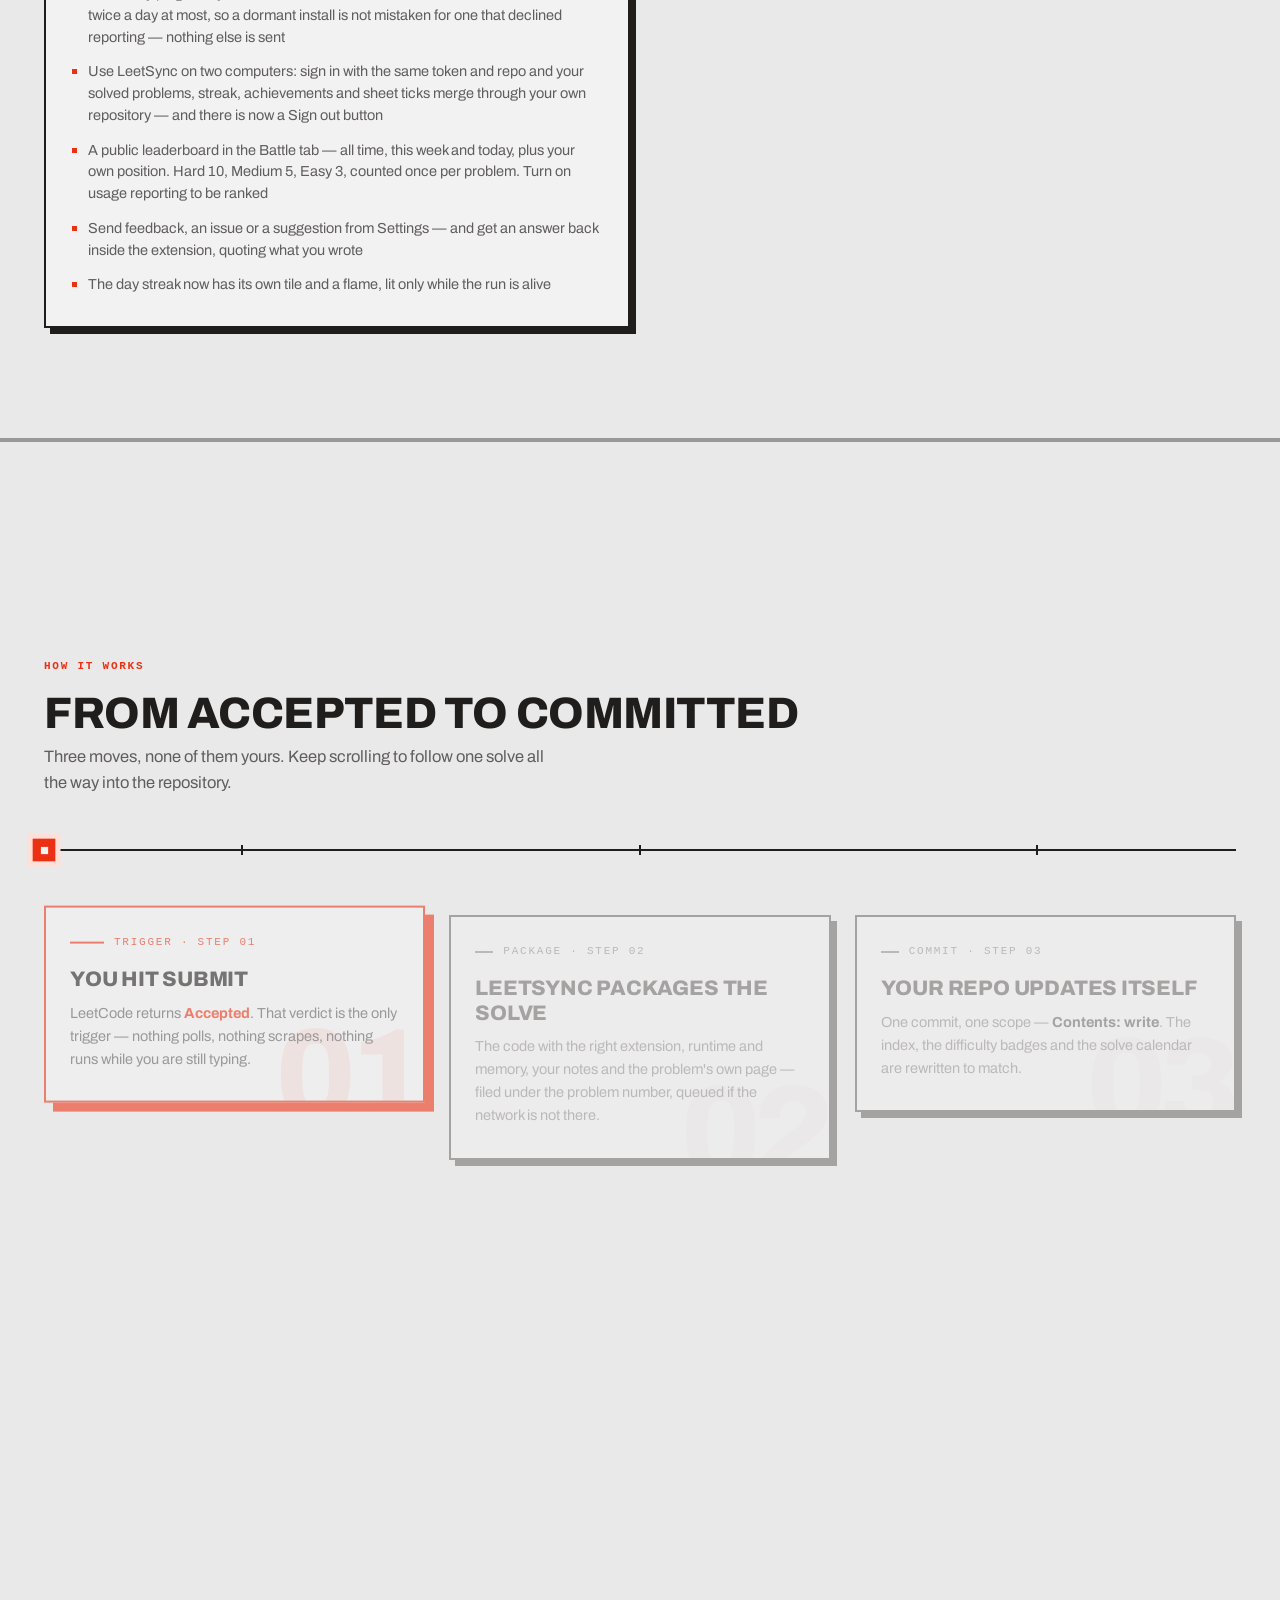
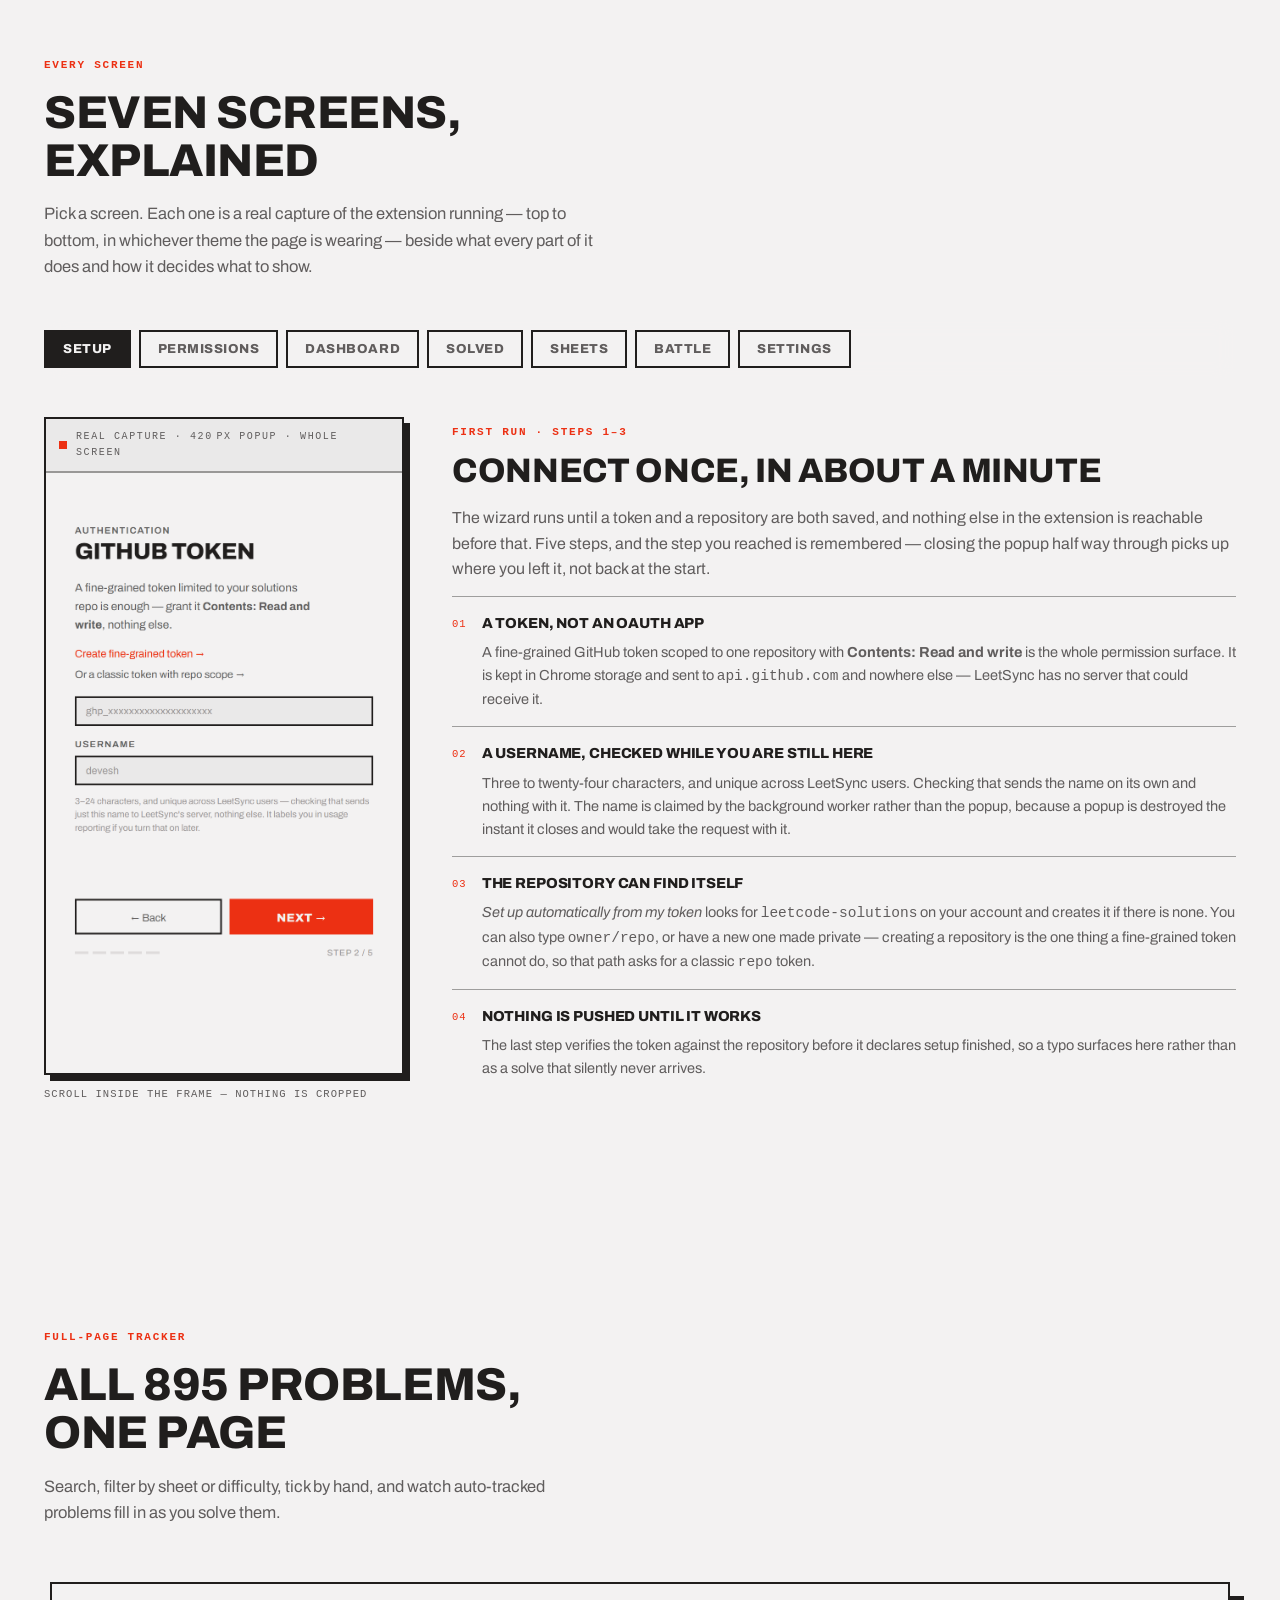
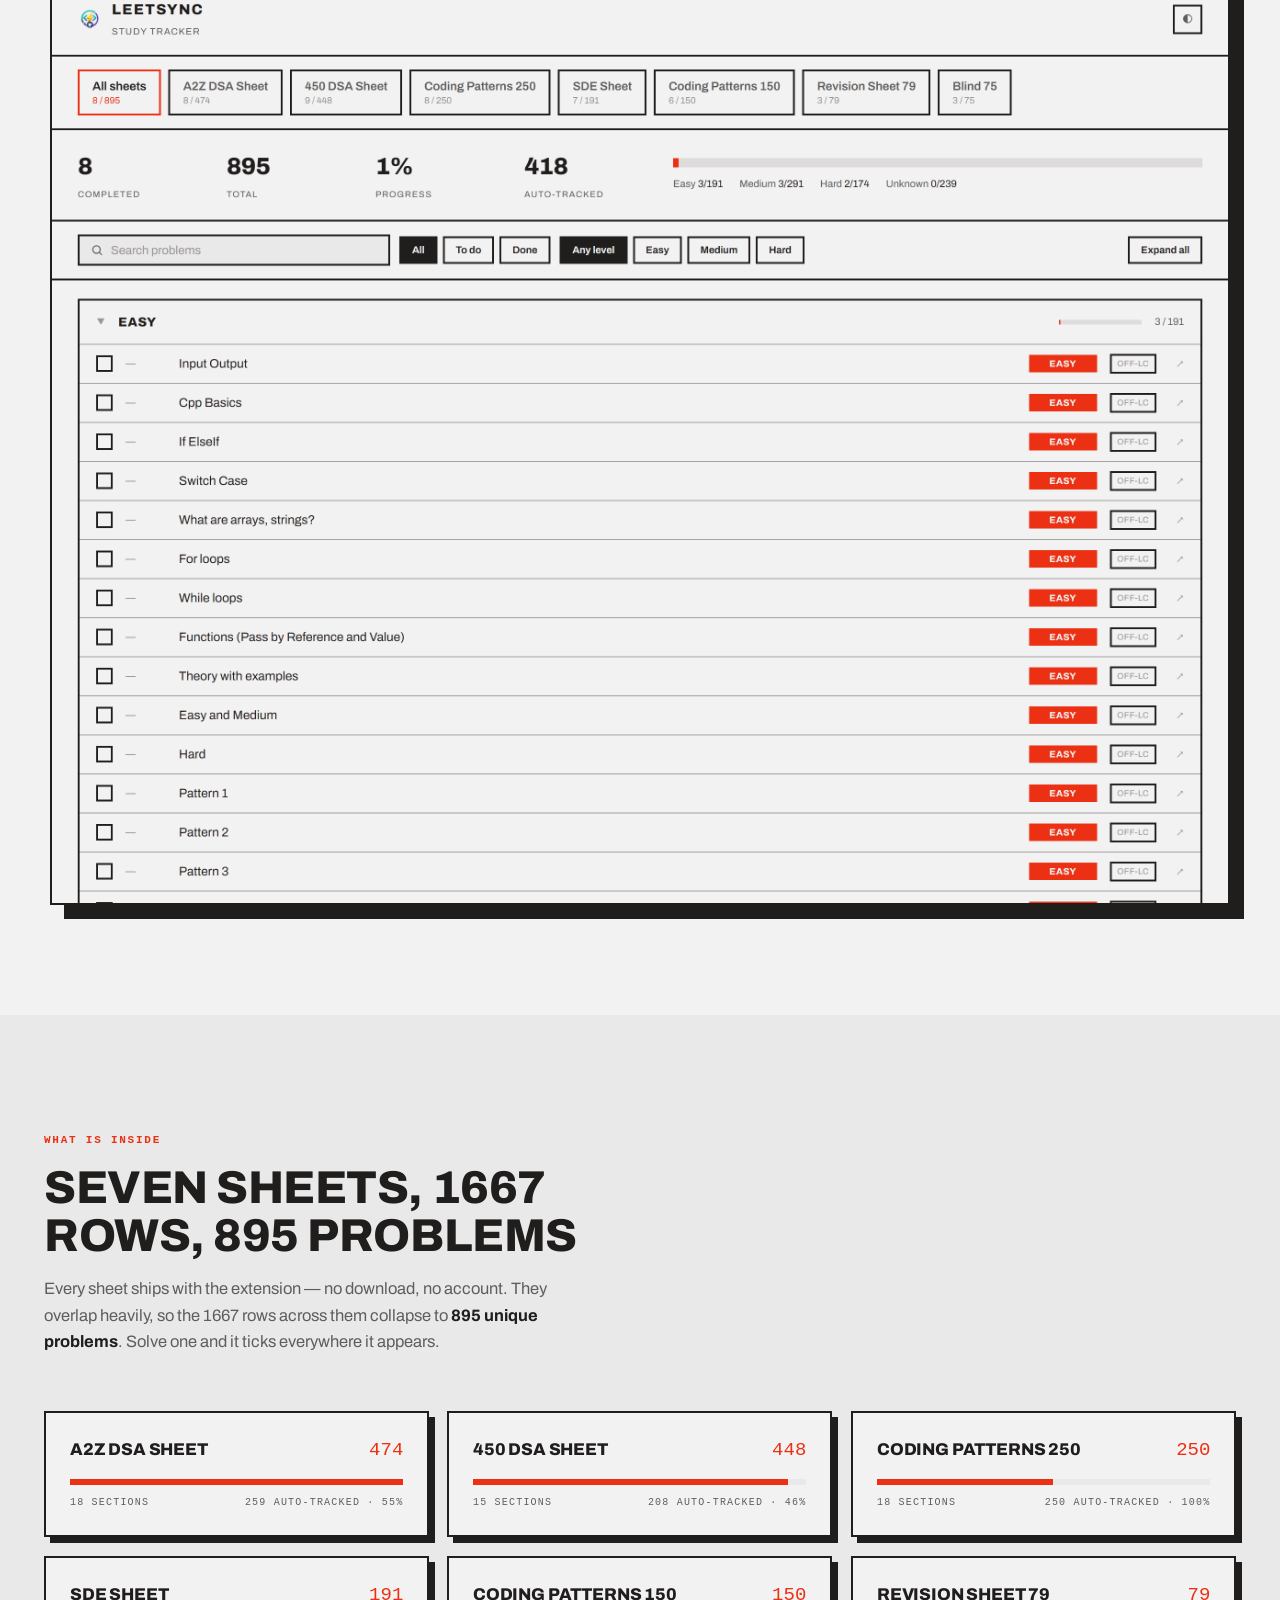
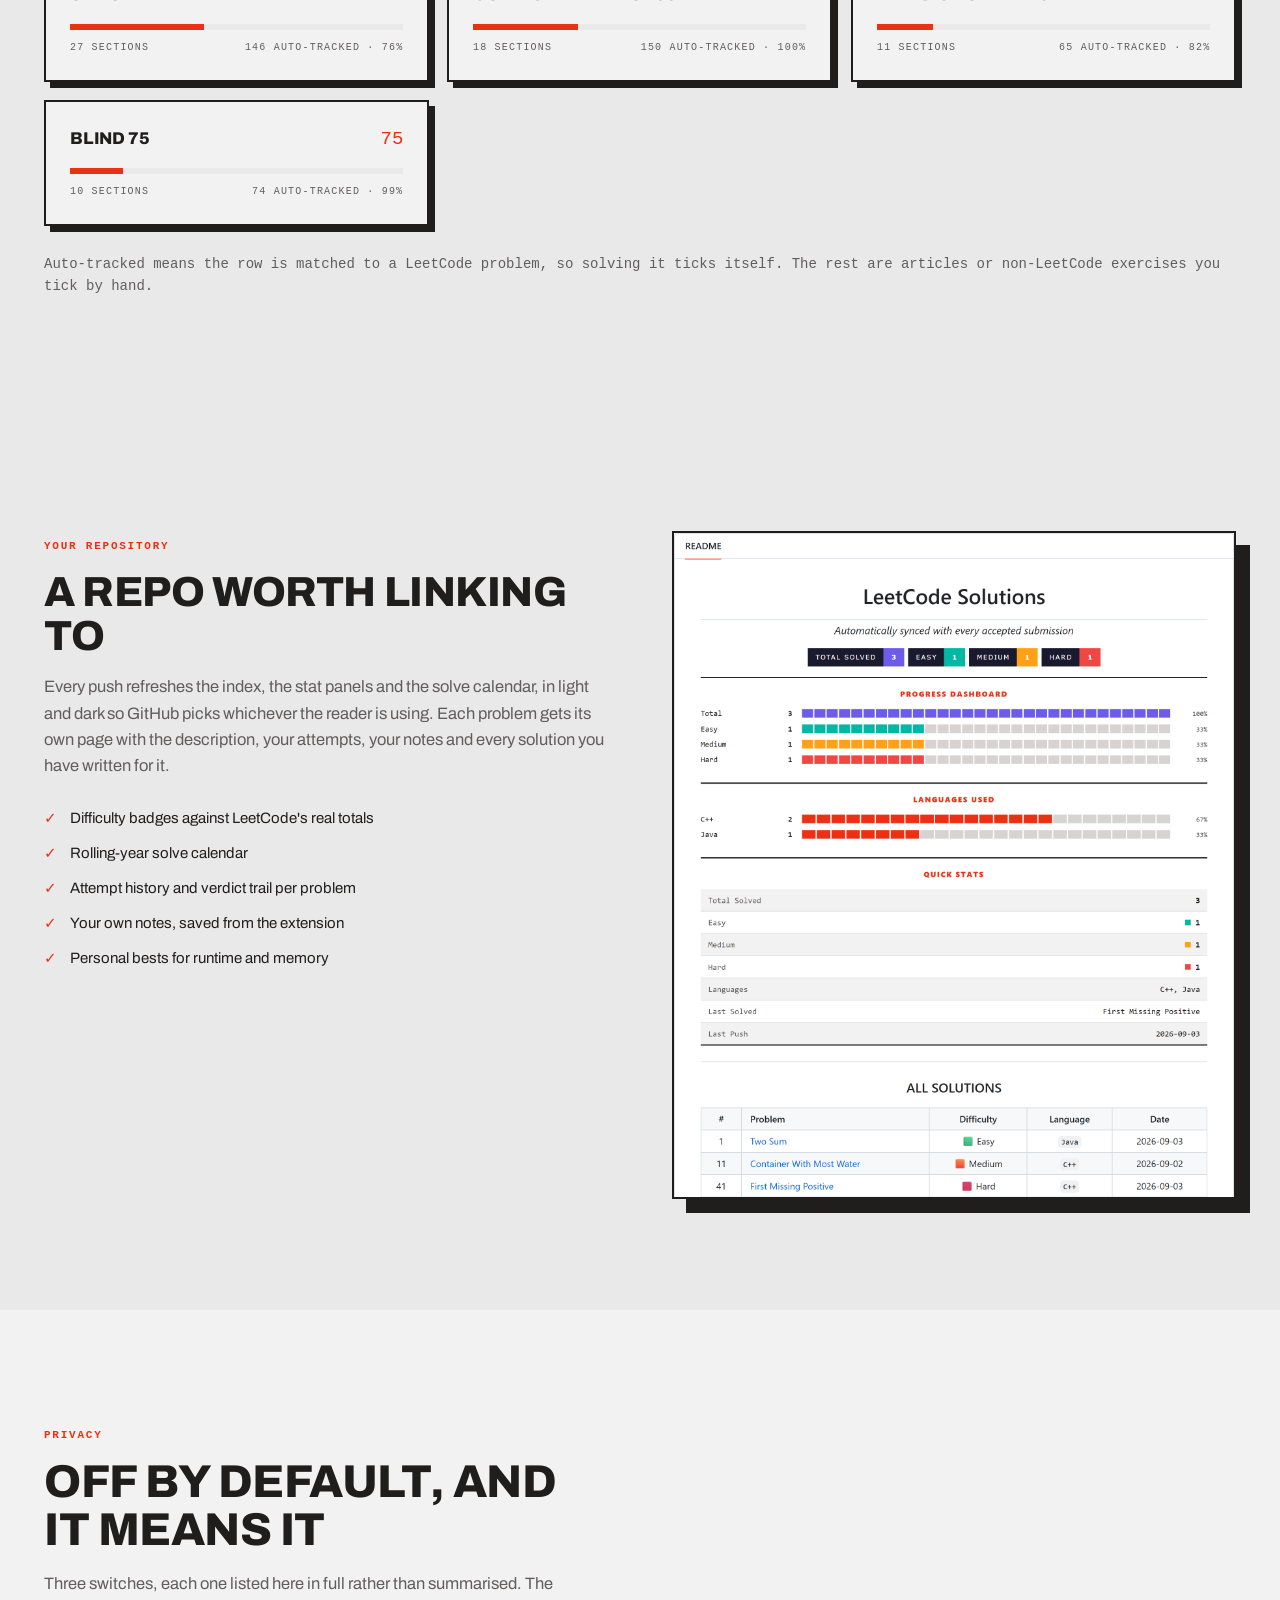
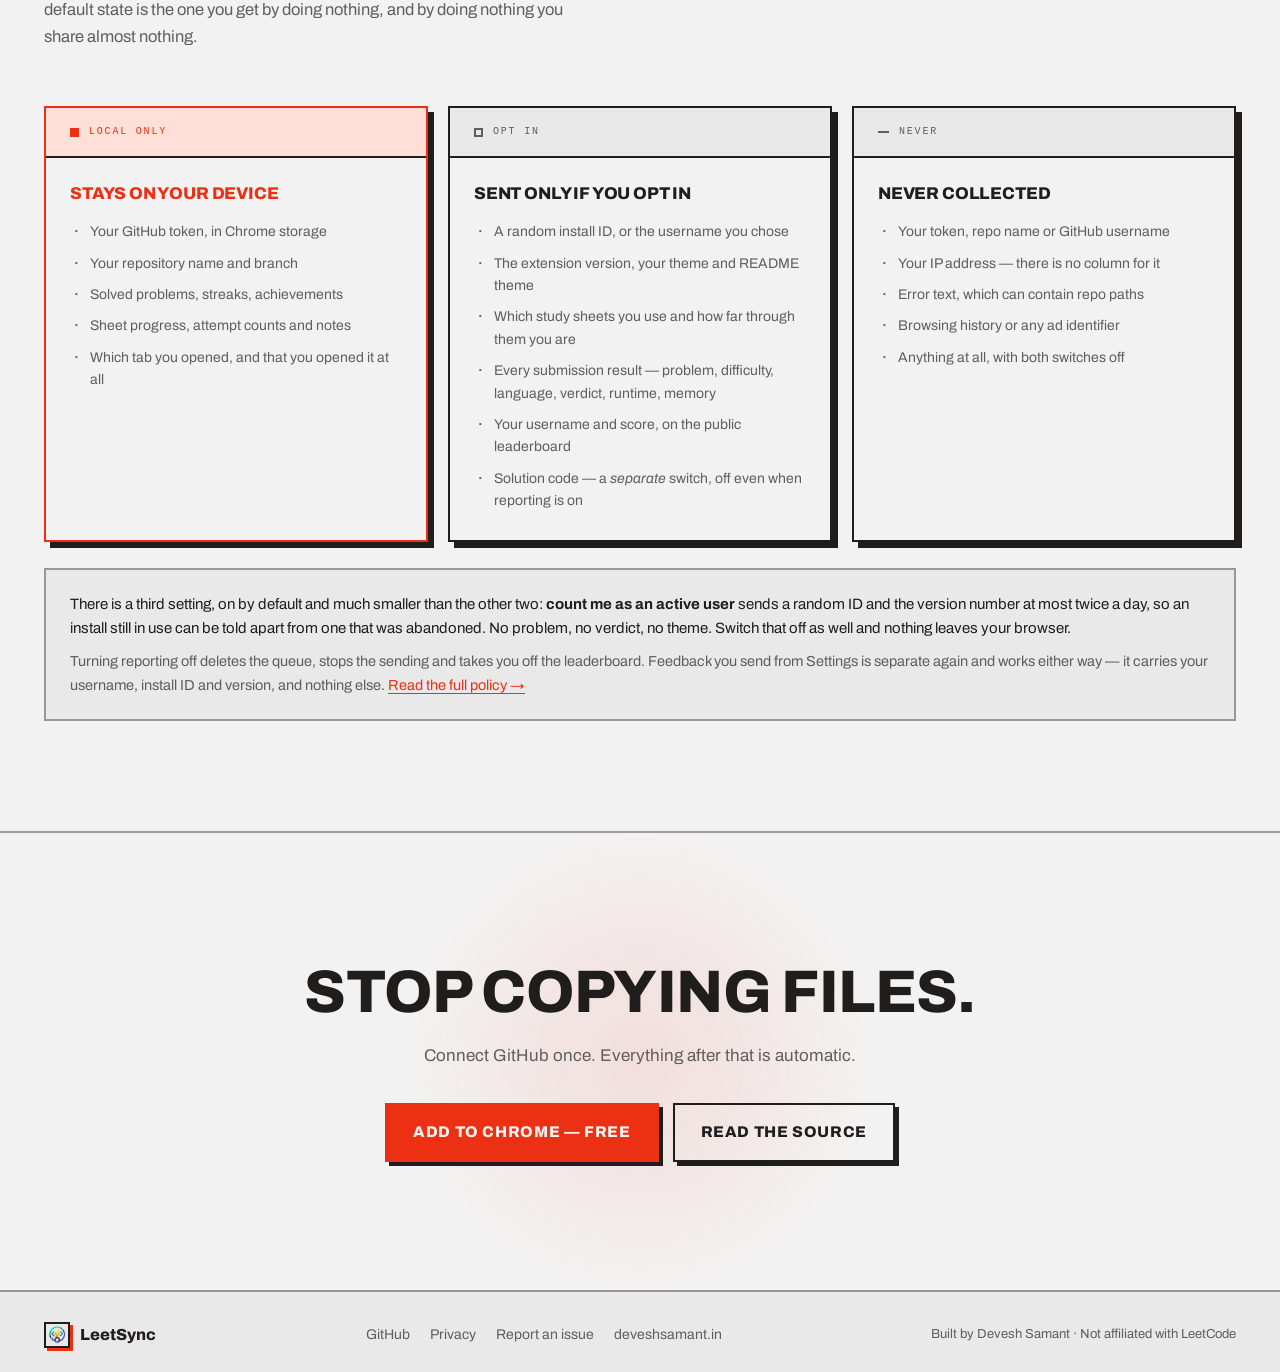
==== commit 23a27f58: "Drop the sheet authors' names, and retake the shots The extension's sheet picker no longer carries t" ====
--- a/index.html
+++ b/index.html
@@ -171,10 +171,10 @@
     <div style="overflow:hidden;border-bottom:var(--bw) solid var(--bd-soft);background:var(--band);transition:background .45s">
       <div data-marquee style="display:flex;width:max-content;animation:ls-marquee 32s linear infinite">
         <div style="display:flex;align-items:center;gap:34px;padding:11px 17px;font-family:var(--f-mono);font-size:11px;letter-spacing:.18em;text-transform:uppercase;color:var(--tx4);white-space:nowrap">
-          <span>Striver A2Z</span><span style="color:var(--ac)">◆</span><span>Striver SDE</span><span style="color:var(--ac)">◆</span><span>Striver 79</span><span style="color:var(--ac)">◆</span><span>Blind 75</span><span style="color:var(--ac)">◆</span><span>Love Babbar 450</span><span style="color:var(--ac)">◆</span><span>NeetCode 150</span><span style="color:var(--ac)">◆</span><span>NeetCode 250</span><span style="color:var(--ac)">◆</span>
+          <span>A2Z DSA Sheet</span><span style="color:var(--ac)">◆</span><span>SDE Sheet</span><span style="color:var(--ac)">◆</span><span>Revision Sheet 79</span><span style="color:var(--ac)">◆</span><span>Blind 75</span><span style="color:var(--ac)">◆</span><span>450 DSA Sheet</span><span style="color:var(--ac)">◆</span><span>Coding Patterns 150</span><span style="color:var(--ac)">◆</span><span>Coding Patterns 250</span><span style="color:var(--ac)">◆</span>
         </div>
         <div aria-hidden="true" style="display:flex;align-items:center;gap:34px;padding:11px 17px;font-family:var(--f-mono);font-size:11px;letter-spacing:.18em;text-transform:uppercase;color:var(--tx4);white-space:nowrap">
-          <span>Striver A2Z</span><span style="color:var(--ac)">◆</span><span>Striver SDE</span><span style="color:var(--ac)">◆</span><span>Striver 79</span><span style="color:var(--ac)">◆</span><span>Blind 75</span><span style="color:var(--ac)">◆</span><span>Love Babbar 450</span><span style="color:var(--ac)">◆</span><span>NeetCode 150</span><span style="color:var(--ac)">◆</span><span>NeetCode 250</span><span style="color:var(--ac)">◆</span>
+          <span>A2Z DSA Sheet</span><span style="color:var(--ac)">◆</span><span>SDE Sheet</span><span style="color:var(--ac)">◆</span><span>Revision Sheet 79</span><span style="color:var(--ac)">◆</span><span>Blind 75</span><span style="color:var(--ac)">◆</span><span>450 DSA Sheet</span><span style="color:var(--ac)">◆</span><span>Coding Patterns 150</span><span style="color:var(--ac)">◆</span><span>Coding Patterns 250</span><span style="color:var(--ac)">◆</span>
         </div>
       </div>
     </div>
@@ -224,7 +224,7 @@
             <span style="font-family:var(--f-mono);font-size:10px;letter-spacing:.18em;text-transform:uppercase;color:var(--tx4)">895 problems</span>
           </div>
           <h3 style="font-family:var(--f-head);font-weight:var(--head-w);letter-spacing:var(--head-ls);text-transform:var(--head-tt);margin:0 0 10px;line-height:1.15;font-size:20px">Seven study sheets</h3>
-          <p style="color:var(--tx3);font-size:14.5px;margin:0;text-wrap:pretty">Striver A2Z, SDE, 79 and Blind 75, Love Babbar 450, NeetCode 150 and
+          <p style="color:var(--tx3);font-size:14.5px;margin:0;text-wrap:pretty">Seven sheets covering 895 distinct problems, matched by number so one
             250 — 895 problems after de-duplication. Solving one ticks it
             everywhere it appears.</p>
         </article>
@@ -659,7 +659,7 @@
         <div>
           <span style="display:inline-block;font-family:var(--f-mono);font-size:11px;letter-spacing:.16em;text-transform:uppercase;color:var(--kick-c);font-weight:var(--kick-w);margin-bottom:12px">Tab 3 of 5</span>
           <h3 style="font-family:var(--f-head);font-weight:var(--head-w);letter-spacing:var(--head-ls);text-transform:var(--head-tt);margin:0;line-height:1.08;font-size:clamp(24px,3vw,34px)">Seven study sheets, ticking themselves</h3>
-          <p style="color:var(--tx3);font-size:16px;line-height:1.6;margin:15px 0 6px;text-wrap:pretty">Striver A2Z, Striver SDE, Striver 79, Blind 75, Love Babbar 450, NeetCode 150 and NeetCode 250 &mdash; 1,667 rows over 895 distinct problems, shipped inside the extension rather than fetched, so they work offline and cannot change under you.</p>
+          <p style="color:var(--tx3);font-size:16px;line-height:1.6;margin:15px 0 6px;text-wrap:pretty">Seven sheets &mdash; 1,667 rows over 895 distinct problems, shipped inside the extension rather than fetched, so they work offline and cannot change under you. Each keeps its author&rsquo;s own sections, and links back to the original.</p>
           <ul style="list-style:none;padding:0;margin:14px 0 0">
             <li style="display:grid;grid-template-columns:auto minmax(0,1fr);gap:15px;align-items:start;padding:15px 0;border-top:1px solid var(--bd-soft)">
               <span style="font-family:var(--f-mono);font-size:10.5px;letter-spacing:.1em;color:var(--ac);padding-top:4px;transition:color .45s">01</span>
@@ -840,7 +840,7 @@
         <article data-reveal="up" data-magnet style="position:relative;isolation:isolate;overflow:hidden;padding:22px 24px 24px;background:var(--card);border:var(--bw) solid var(--bd);border-radius:var(--r-card);box-shadow:var(--card-sh);transition:opacity .7s,transform .35s cubic-bezier(.2,.7,.2,1),border-color .3s,box-shadow .3s,background .45s;will-change:transform">
           <span data-sweep style="position:absolute;left:0;top:0;height:3px;width:0;background:var(--ac);transition:width .55s cubic-bezier(.2,.7,.2,1)"></span>
           <div style="display:flex;align-items:baseline;justify-content:space-between;gap:14px;flex-wrap:wrap">
-            <h3 style="font-family:var(--f-head);font-weight:var(--head-w);letter-spacing:var(--head-ls);text-transform:var(--head-tt);margin:0;font-size:17px;line-height:1.2">Striver's A2Z DSA Sheet</h3>
+            <h3 style="font-family:var(--f-head);font-weight:var(--head-w);letter-spacing:var(--head-ls);text-transform:var(--head-tt);margin:0;font-size:17px;line-height:1.2">A2Z DSA Sheet</h3>
             <span style="font-family:var(--f-mono);font-size:19px;color:var(--ac);transition:color .45s">474</span>
           </div>
           <div style="display:block;height:6px;margin:14px 0 10px;background:var(--hover);border-radius:calc(var(--r-sm) / 2);overflow:hidden;transition:background .45s">
@@ -853,7 +853,7 @@
         <article data-reveal="up" data-reveal-delay="60" data-magnet style="position:relative;isolation:isolate;overflow:hidden;padding:22px 24px 24px;background:var(--card);border:var(--bw) solid var(--bd);border-radius:var(--r-card);box-shadow:var(--card-sh);transition:opacity .7s,transform .35s cubic-bezier(.2,.7,.2,1),border-color .3s,box-shadow .3s,background .45s;will-change:transform">
           <span data-sweep style="position:absolute;left:0;top:0;height:3px;width:0;background:var(--ac);transition:width .55s cubic-bezier(.2,.7,.2,1)"></span>
           <div style="display:flex;align-items:baseline;justify-content:space-between;gap:14px;flex-wrap:wrap">
-            <h3 style="font-family:var(--f-head);font-weight:var(--head-w);letter-spacing:var(--head-ls);text-transform:var(--head-tt);margin:0;font-size:17px;line-height:1.2">Love Babbar 450 DSA Sheet</h3>
+            <h3 style="font-family:var(--f-head);font-weight:var(--head-w);letter-spacing:var(--head-ls);text-transform:var(--head-tt);margin:0;font-size:17px;line-height:1.2">450 DSA Sheet</h3>
             <span style="font-family:var(--f-mono);font-size:19px;color:var(--ac);transition:color .45s">448</span>
           </div>
           <div style="display:block;height:6px;margin:14px 0 10px;background:var(--hover);border-radius:calc(var(--r-sm) / 2);overflow:hidden;transition:background .45s">
@@ -866,7 +866,7 @@
         <article data-reveal="up" data-reveal-delay="120" data-magnet style="position:relative;isolation:isolate;overflow:hidden;padding:22px 24px 24px;background:var(--card);border:var(--bw) solid var(--bd);border-radius:var(--r-card);box-shadow:var(--card-sh);transition:opacity .7s,transform .35s cubic-bezier(.2,.7,.2,1),border-color .3s,box-shadow .3s,background .45s;will-change:transform">
           <span data-sweep style="position:absolute;left:0;top:0;height:3px;width:0;background:var(--ac);transition:width .55s cubic-bezier(.2,.7,.2,1)"></span>
           <div style="display:flex;align-items:baseline;justify-content:space-between;gap:14px;flex-wrap:wrap">
-            <h3 style="font-family:var(--f-head);font-weight:var(--head-w);letter-spacing:var(--head-ls);text-transform:var(--head-tt);margin:0;font-size:17px;line-height:1.2">NeetCode 250</h3>
+            <h3 style="font-family:var(--f-head);font-weight:var(--head-w);letter-spacing:var(--head-ls);text-transform:var(--head-tt);margin:0;font-size:17px;line-height:1.2">Coding Patterns 250</h3>
             <span style="font-family:var(--f-mono);font-size:19px;color:var(--ac);transition:color .45s">250</span>
           </div>
           <div style="display:block;height:6px;margin:14px 0 10px;background:var(--hover);border-radius:calc(var(--r-sm) / 2);overflow:hidden;transition:background .45s">
@@ -879,7 +879,7 @@
         <article data-reveal="up" data-reveal-delay="180" data-magnet style="position:relative;isolation:isolate;overflow:hidden;padding:22px 24px 24px;background:var(--card);border:var(--bw) solid var(--bd);border-radius:var(--r-card);box-shadow:var(--card-sh);transition:opacity .7s,transform .35s cubic-bezier(.2,.7,.2,1),border-color .3s,box-shadow .3s,background .45s;will-change:transform">
           <span data-sweep style="position:absolute;left:0;top:0;height:3px;width:0;background:var(--ac);transition:width .55s cubic-bezier(.2,.7,.2,1)"></span>
           <div style="display:flex;align-items:baseline;justify-content:space-between;gap:14px;flex-wrap:wrap">
-            <h3 style="font-family:var(--f-head);font-weight:var(--head-w);letter-spacing:var(--head-ls);text-transform:var(--head-tt);margin:0;font-size:17px;line-height:1.2">Striver's SDE Sheet</h3>
+            <h3 style="font-family:var(--f-head);font-weight:var(--head-w);letter-spacing:var(--head-ls);text-transform:var(--head-tt);margin:0;font-size:17px;line-height:1.2">SDE Sheet</h3>
             <span style="font-family:var(--f-mono);font-size:19px;color:var(--ac);transition:color .45s">191</span>
           </div>
           <div style="display:block;height:6px;margin:14px 0 10px;background:var(--hover);border-radius:calc(var(--r-sm) / 2);overflow:hidden;transition:background .45s">
@@ -892,7 +892,7 @@
         <article data-reveal="up" data-reveal-delay="240" data-magnet style="position:relative;isolation:isolate;overflow:hidden;padding:22px 24px 24px;background:var(--card);border:var(--bw) solid var(--bd);border-radius:var(--r-card);box-shadow:var(--card-sh);transition:opacity .7s,transform .35s cubic-bezier(.2,.7,.2,1),border-color .3s,box-shadow .3s,background .45s;will-change:transform">
           <span data-sweep style="position:absolute;left:0;top:0;height:3px;width:0;background:var(--ac);transition:width .55s cubic-bezier(.2,.7,.2,1)"></span>
           <div style="display:flex;align-items:baseline;justify-content:space-between;gap:14px;flex-wrap:wrap">
-            <h3 style="font-family:var(--f-head);font-weight:var(--head-w);letter-spacing:var(--head-ls);text-transform:var(--head-tt);margin:0;font-size:17px;line-height:1.2">NeetCode 150</h3>
+            <h3 style="font-family:var(--f-head);font-weight:var(--head-w);letter-spacing:var(--head-ls);text-transform:var(--head-tt);margin:0;font-size:17px;line-height:1.2">Coding Patterns 150</h3>
             <span style="font-family:var(--f-mono);font-size:19px;color:var(--ac);transition:color .45s">150</span>
           </div>
           <div style="display:block;height:6px;margin:14px 0 10px;background:var(--hover);border-radius:calc(var(--r-sm) / 2);overflow:hidden;transition:background .45s">
@@ -905,7 +905,7 @@
         <article data-reveal="up" data-reveal-delay="300" data-magnet style="position:relative;isolation:isolate;overflow:hidden;padding:22px 24px 24px;background:var(--card);border:var(--bw) solid var(--bd);border-radius:var(--r-card);box-shadow:var(--card-sh);transition:opacity .7s,transform .35s cubic-bezier(.2,.7,.2,1),border-color .3s,box-shadow .3s,background .45s;will-change:transform">
           <span data-sweep style="position:absolute;left:0;top:0;height:3px;width:0;background:var(--ac);transition:width .55s cubic-bezier(.2,.7,.2,1)"></span>
           <div style="display:flex;align-items:baseline;justify-content:space-between;gap:14px;flex-wrap:wrap">
-            <h3 style="font-family:var(--f-head);font-weight:var(--head-w);letter-spacing:var(--head-ls);text-transform:var(--head-tt);margin:0;font-size:17px;line-height:1.2">Striver's 79 Sheet</h3>
+            <h3 style="font-family:var(--f-head);font-weight:var(--head-w);letter-spacing:var(--head-ls);text-transform:var(--head-tt);margin:0;font-size:17px;line-height:1.2">Revision Sheet 79</h3>
             <span style="font-family:var(--f-mono);font-size:19px;color:var(--ac);transition:color .45s">79</span>
           </div>
           <div style="display:block;height:6px;margin:14px 0 10px;background:var(--hover);border-radius:calc(var(--r-sm) / 2);overflow:hidden;transition:background .45s">
@@ -918,7 +918,7 @@
         <article data-reveal="up" data-reveal-delay="360" data-magnet style="position:relative;isolation:isolate;overflow:hidden;padding:22px 24px 24px;background:var(--card);border:var(--bw) solid var(--bd);border-radius:var(--r-card);box-shadow:var(--card-sh);transition:opacity .7s,transform .35s cubic-bezier(.2,.7,.2,1),border-color .3s,box-shadow .3s,background .45s;will-change:transform">
           <span data-sweep style="position:absolute;left:0;top:0;height:3px;width:0;background:var(--ac);transition:width .55s cubic-bezier(.2,.7,.2,1)"></span>
           <div style="display:flex;align-items:baseline;justify-content:space-between;gap:14px;flex-wrap:wrap">
-            <h3 style="font-family:var(--f-head);font-weight:var(--head-w);letter-spacing:var(--head-ls);text-transform:var(--head-tt);margin:0;font-size:17px;line-height:1.2">Striver's Blind 75</h3>
+            <h3 style="font-family:var(--f-head);font-weight:var(--head-w);letter-spacing:var(--head-ls);text-transform:var(--head-tt);margin:0;font-size:17px;line-height:1.2">Blind 75</h3>
             <span style="font-family:var(--f-mono);font-size:19px;color:var(--ac);transition:color .45s">75</span>
           </div>
           <div style="display:block;height:6px;margin:14px 0 10px;background:var(--hover);border-radius:calc(var(--r-sm) / 2);overflow:hidden;transition:background .45s">
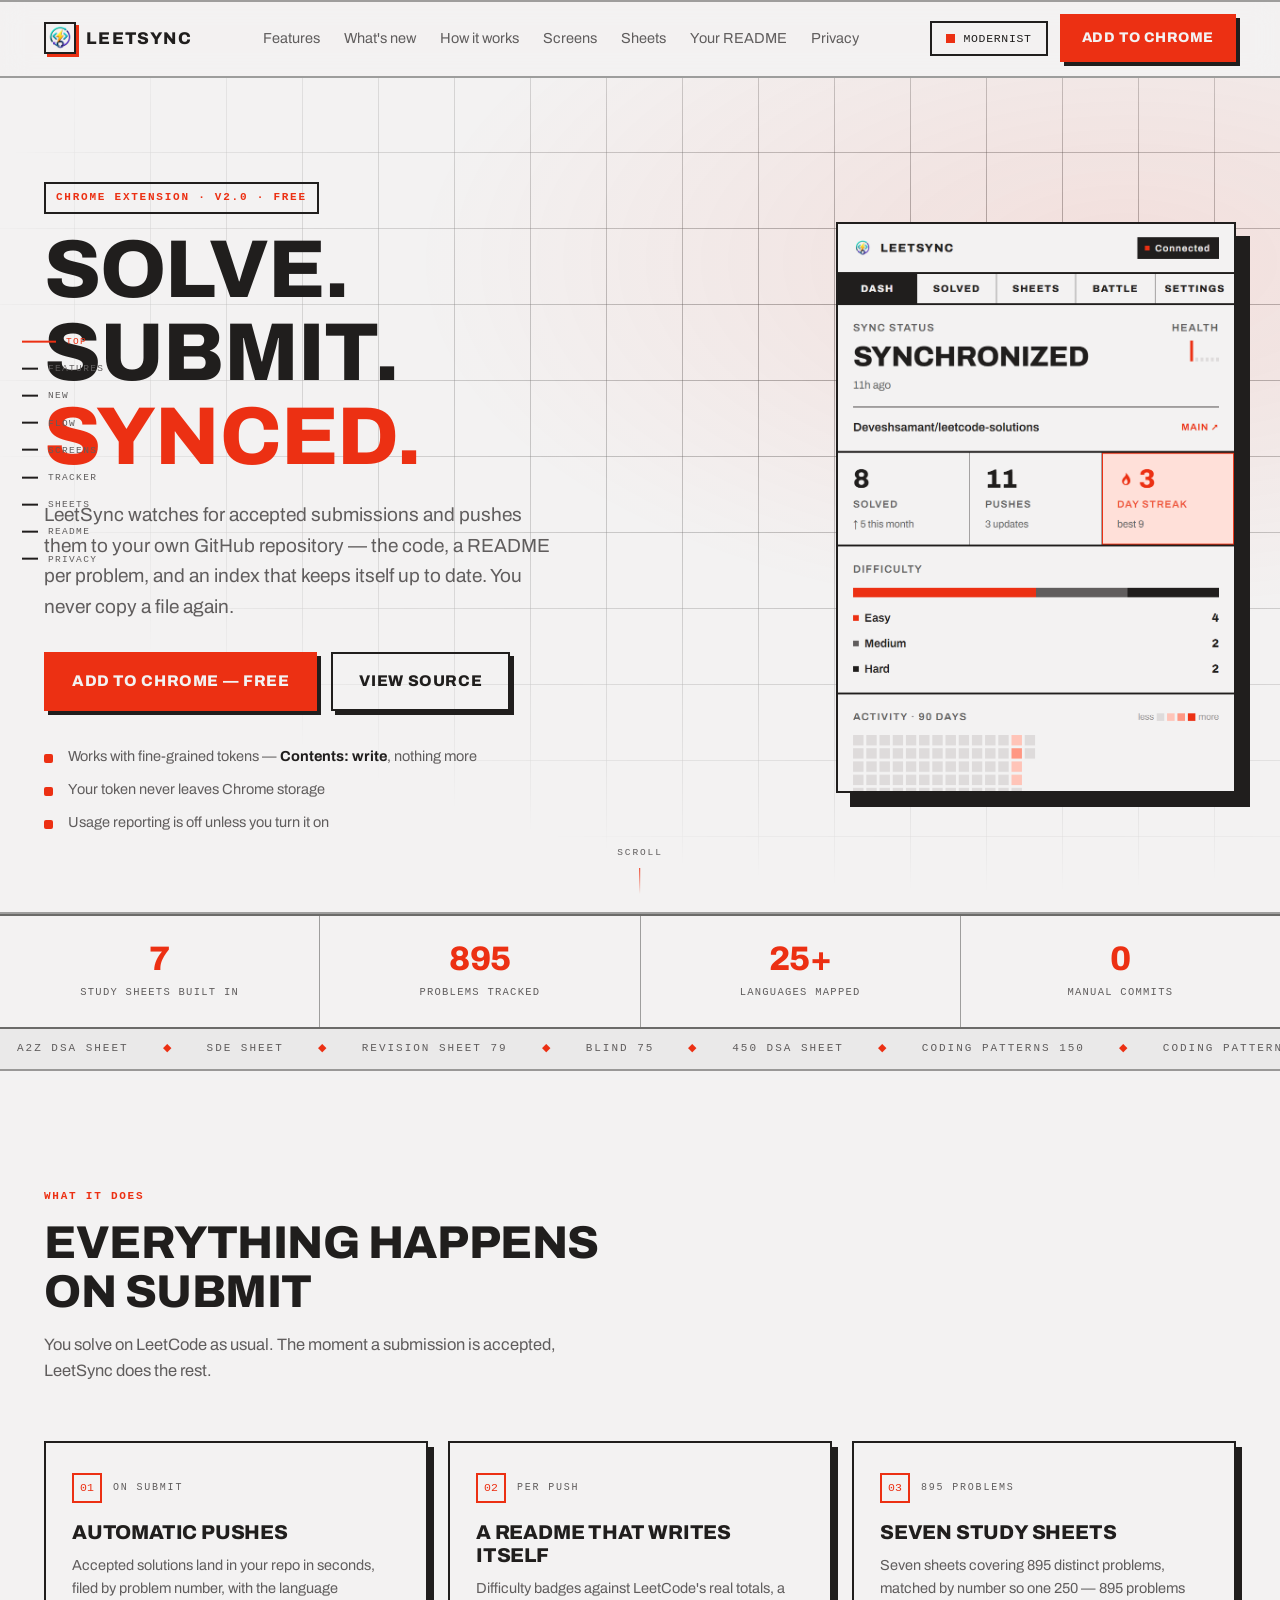
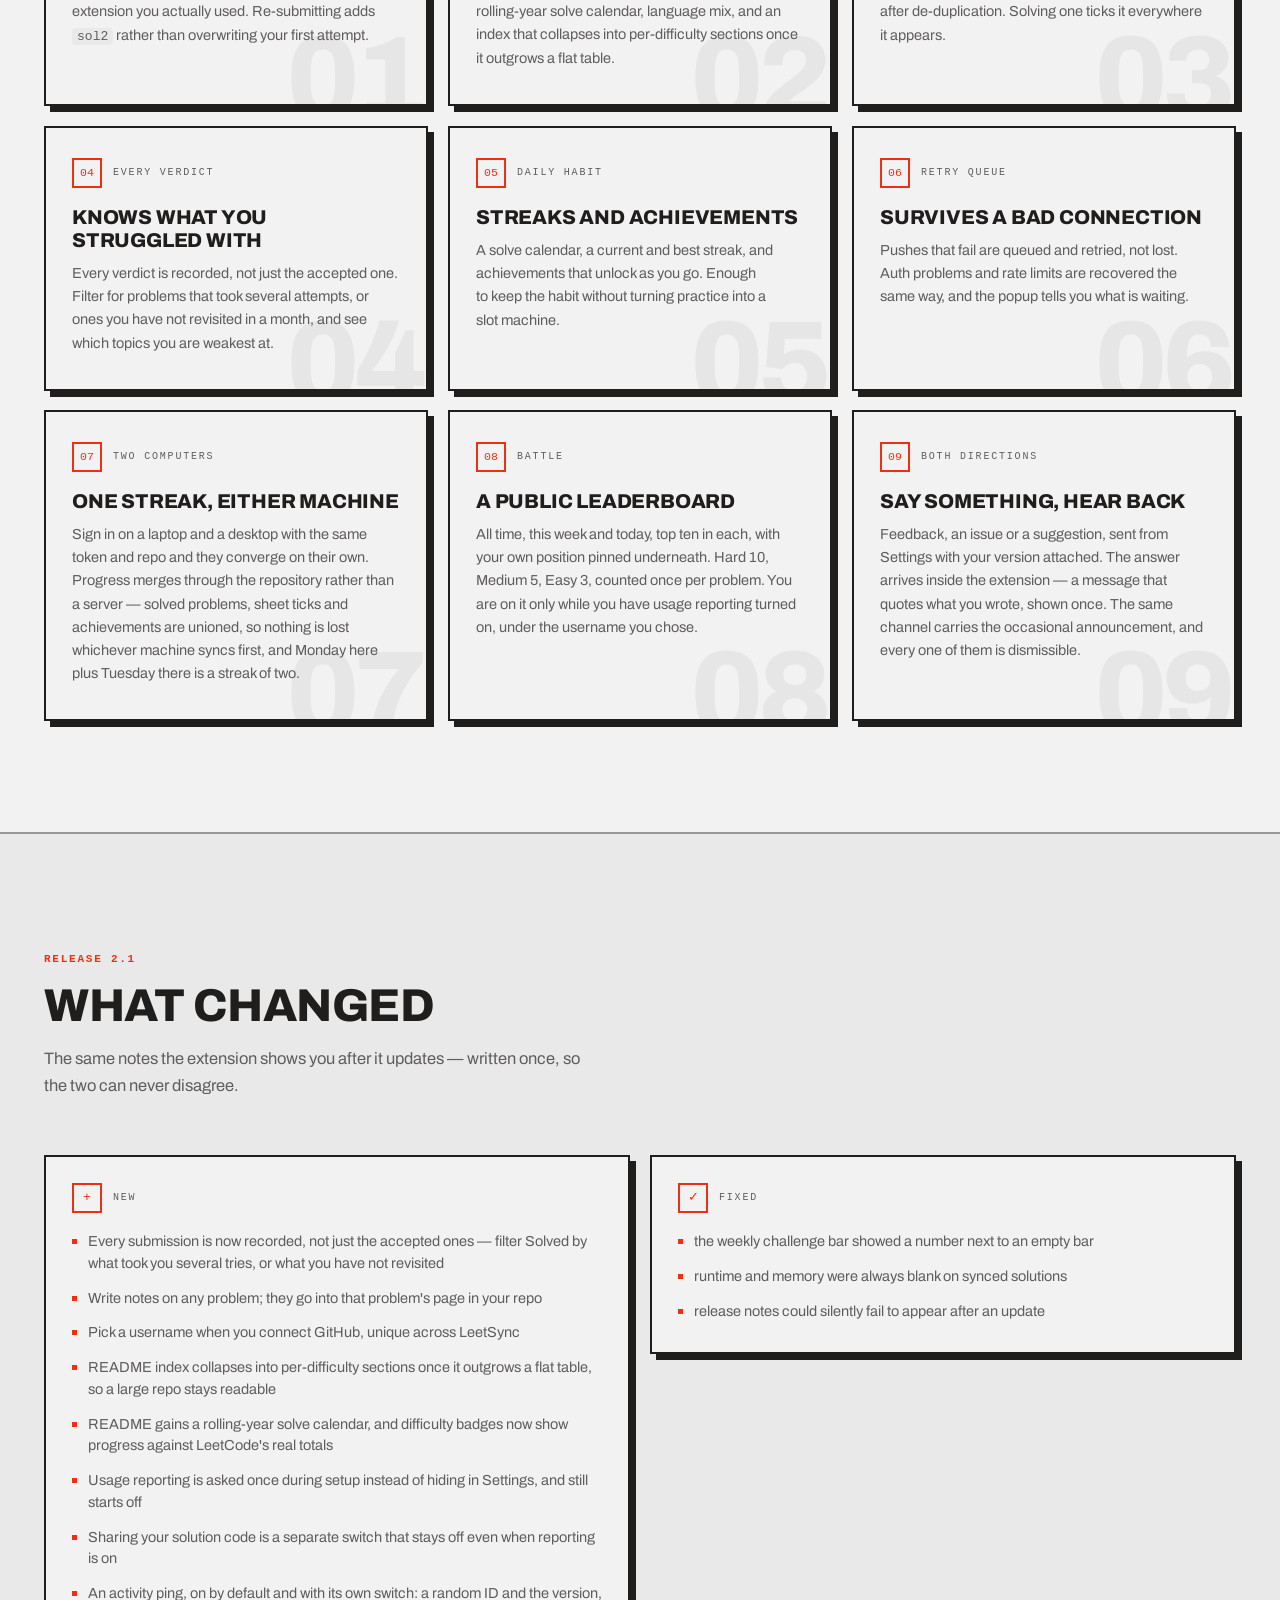
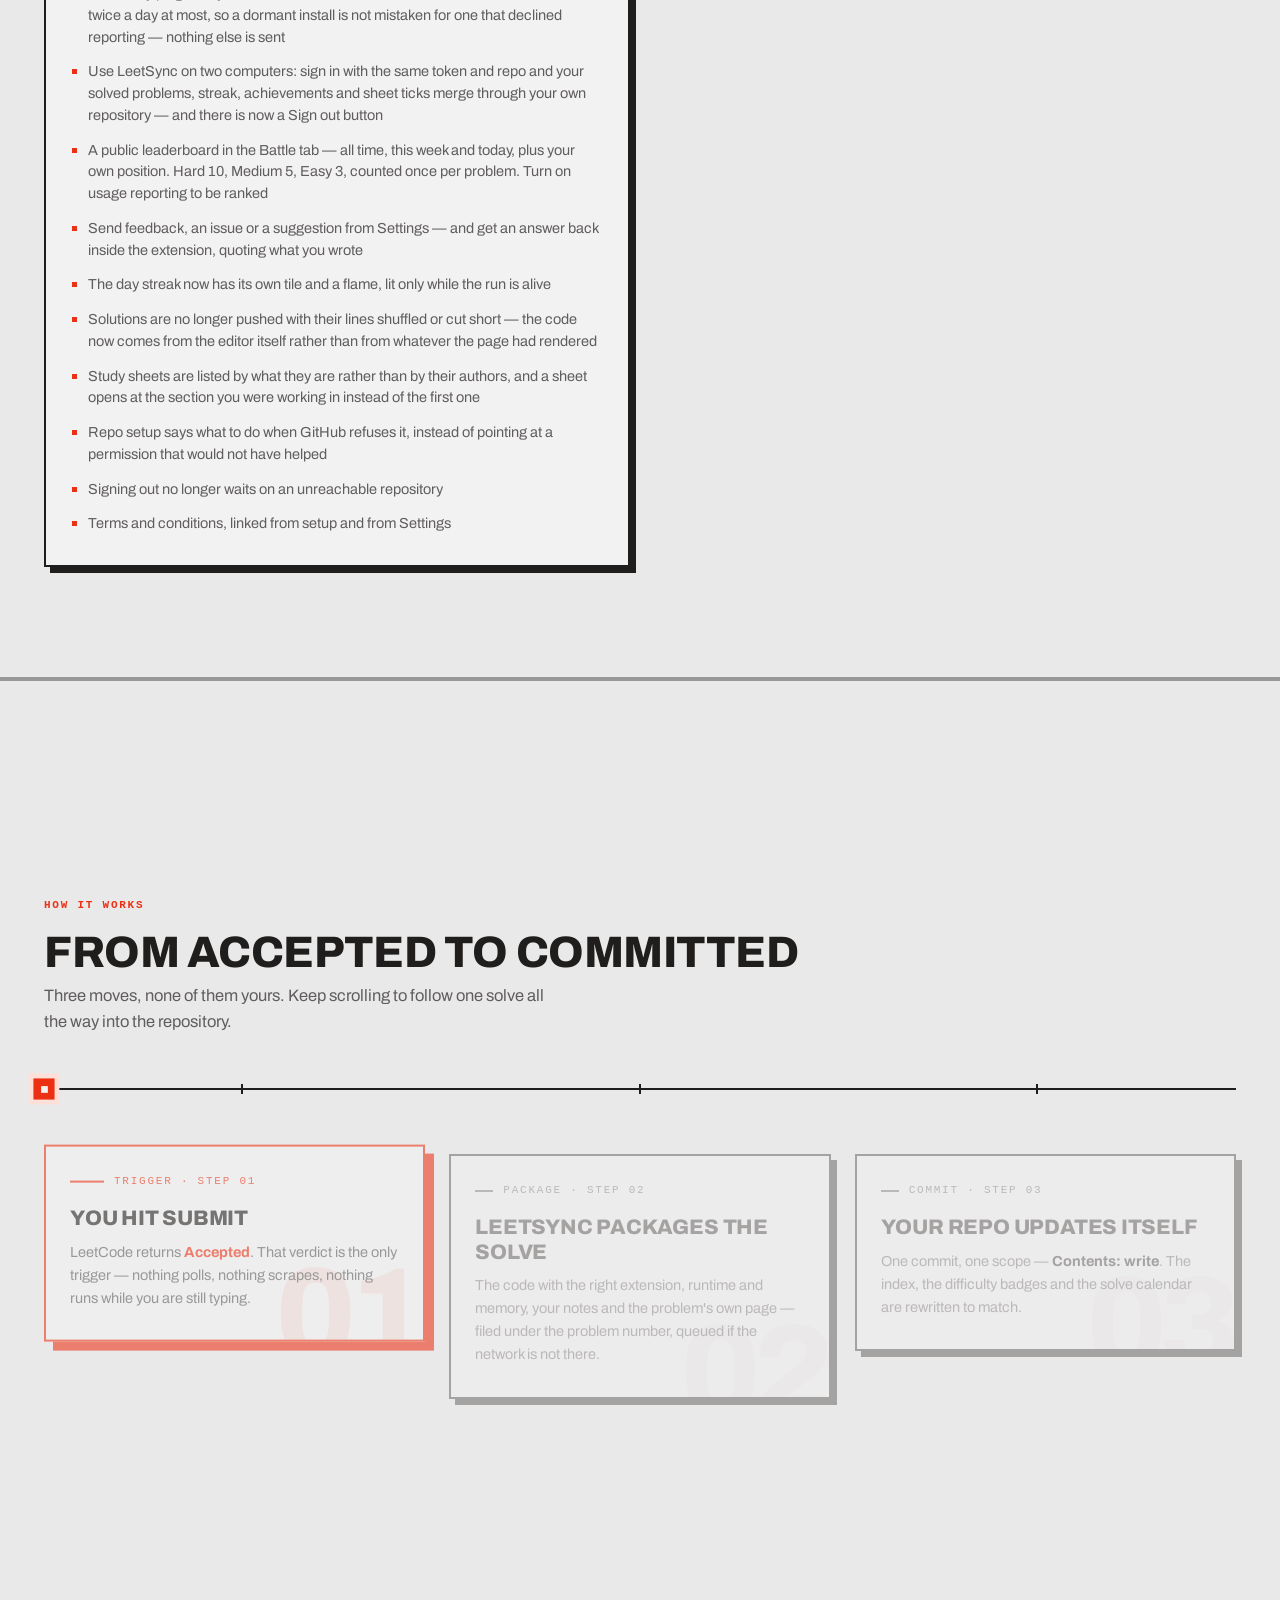
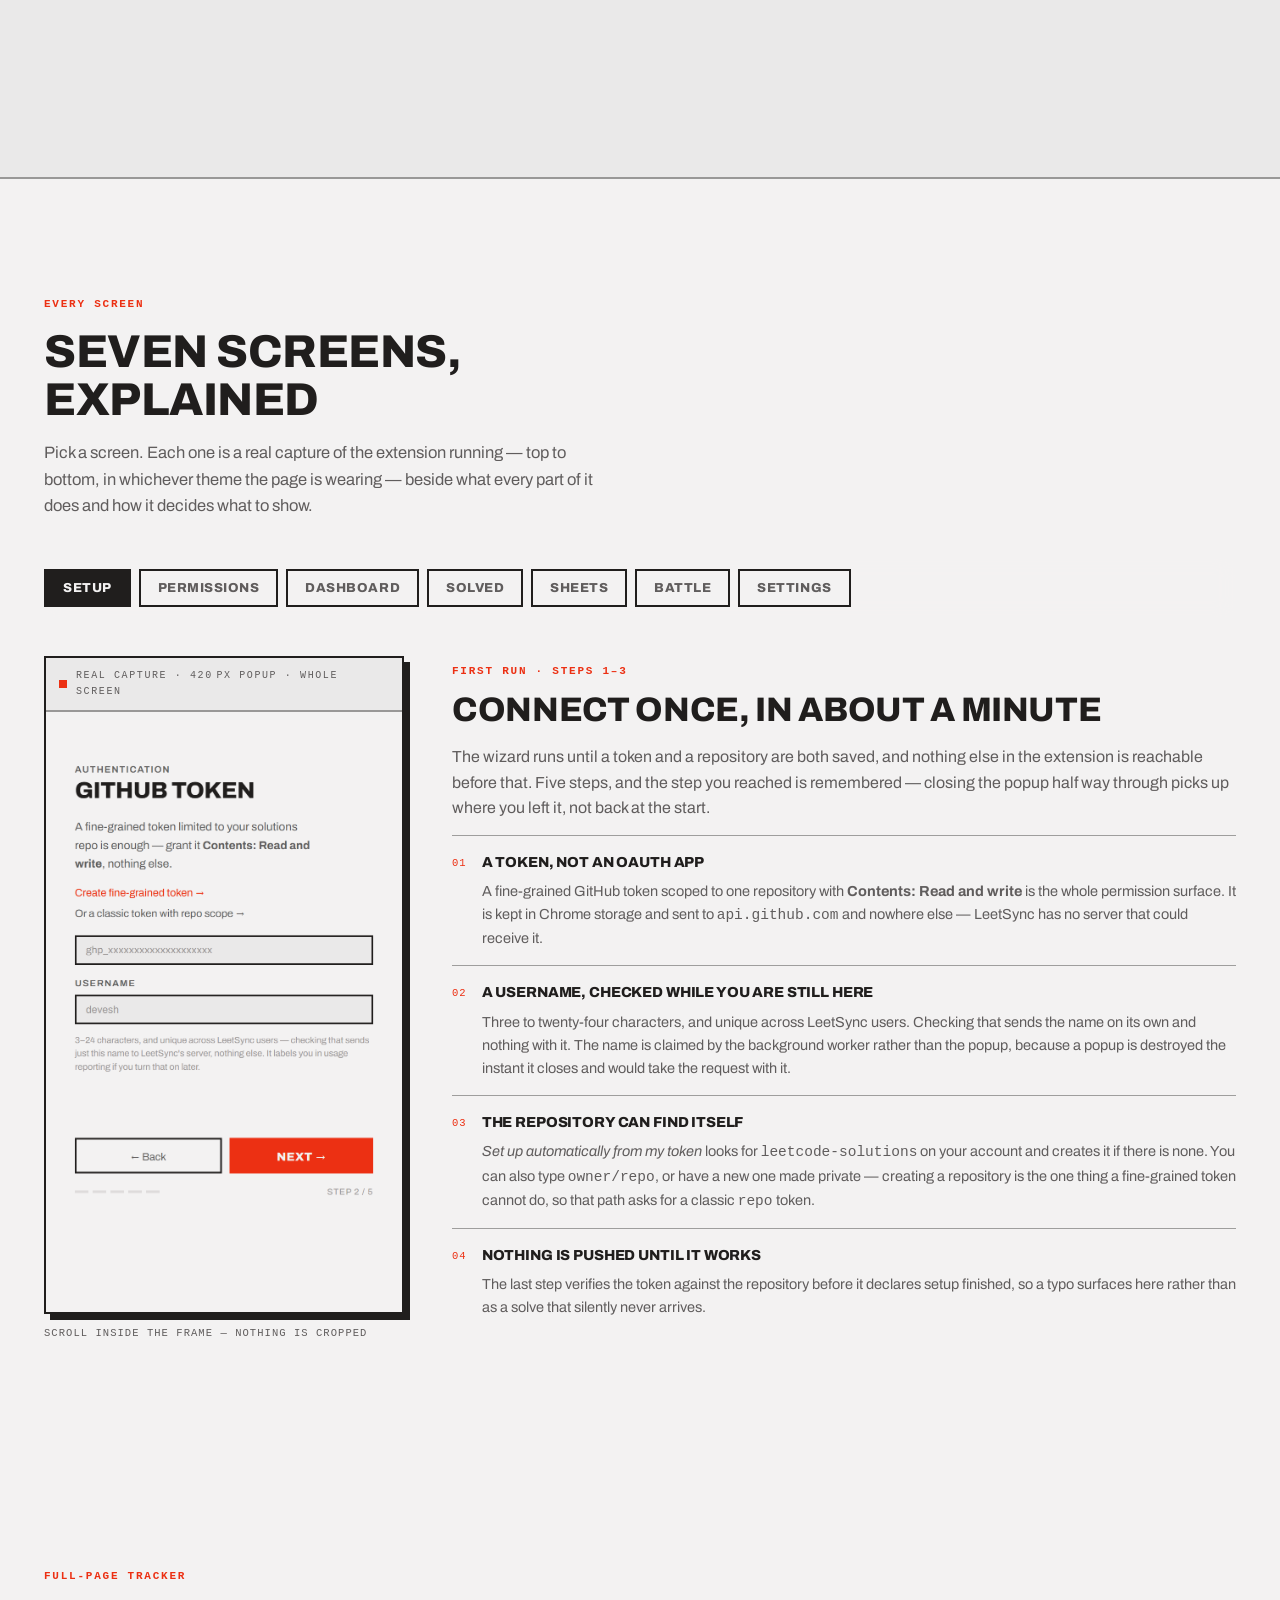
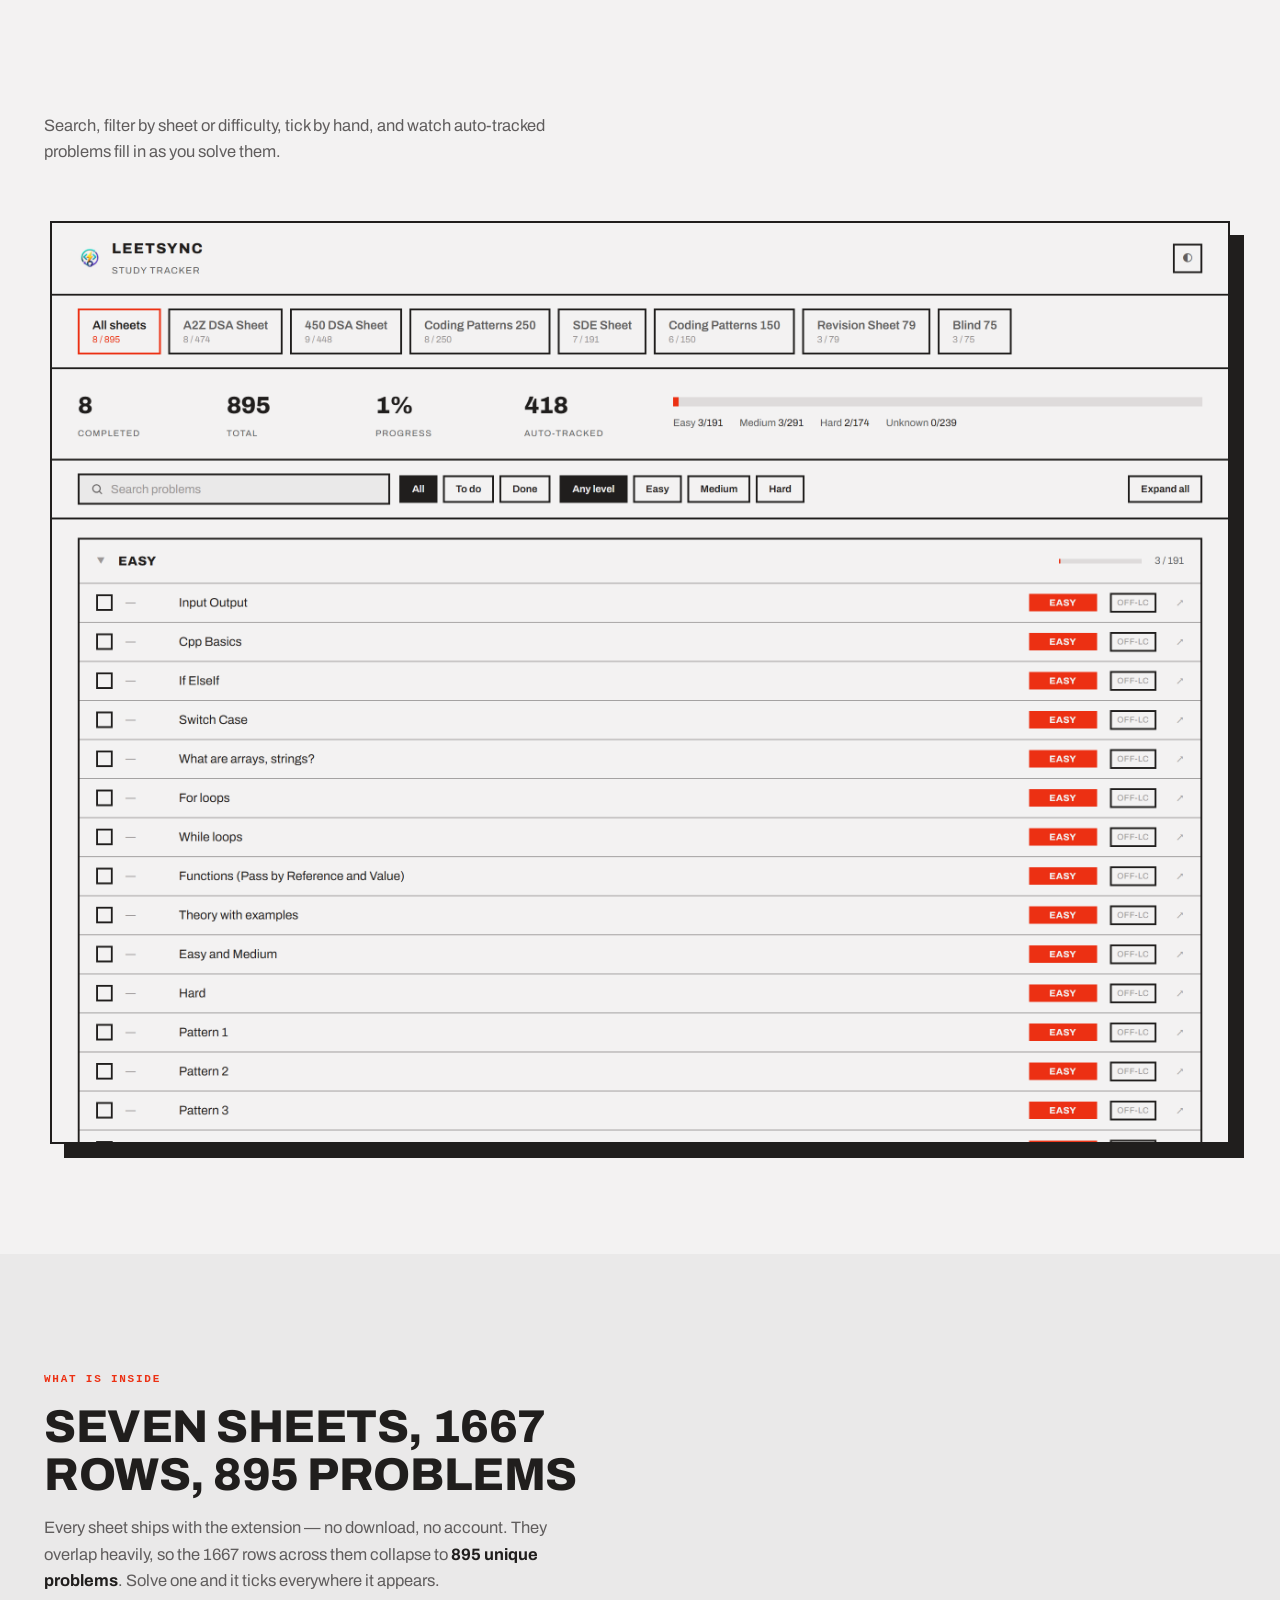
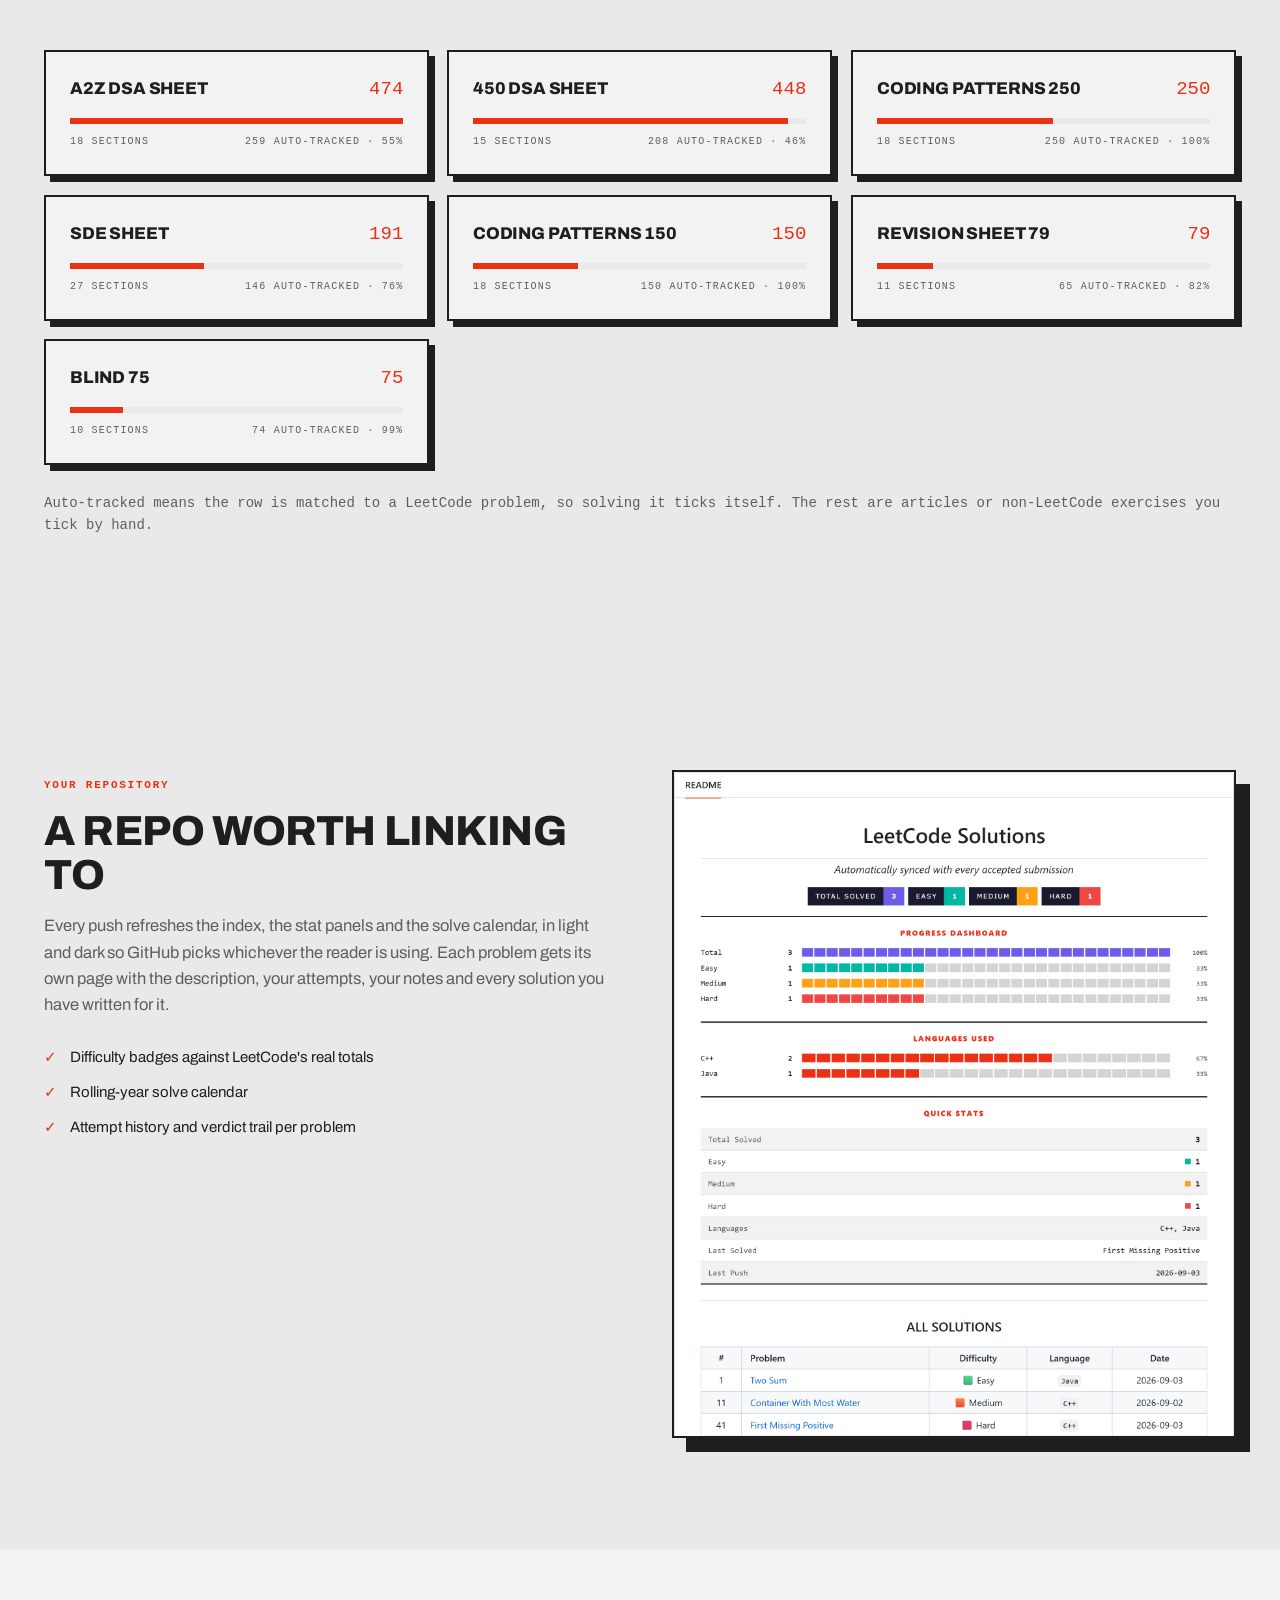
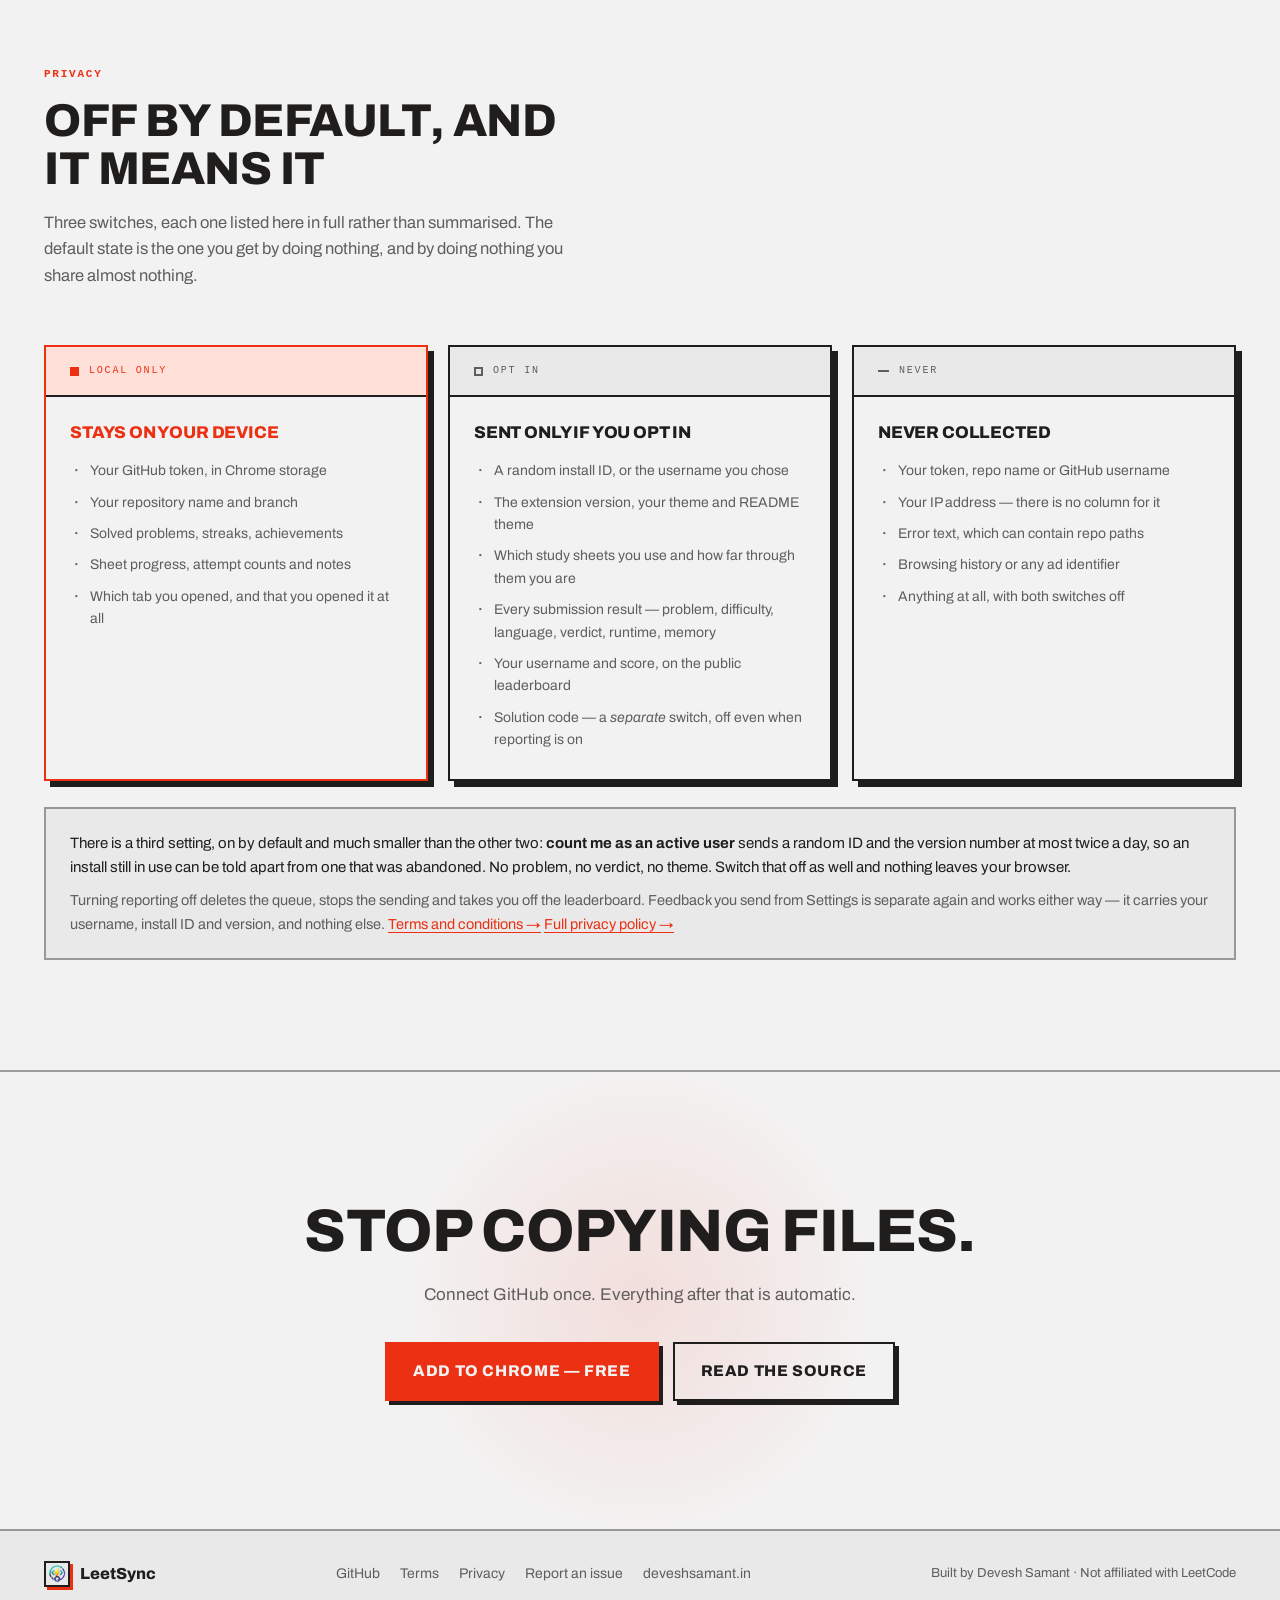
==== commit 013b874d: "Add a terms page, and link it The extension needs somewhere to point at from its consent step, and a" ====
--- a/index.html
+++ b/index.html
@@ -1038,7 +1038,8 @@
           the leaderboard. Feedback you send from Settings is separate again and works
           either way &mdash; it carries your username, install ID and version, and
           nothing else.
-          <a data-policy-link href="https://github.com/Deveshsamant/LeetSync/blob/main/PRIVACY_POLICY.md" style="color:var(--ac);text-decoration:none;border-bottom:1px solid var(--ac-bd)">Read the full policy &rarr;</a>
+          <a data-policy-link href="/terms" style="color:var(--ac);text-decoration:none;border-bottom:1px solid var(--ac-bd)">Terms and conditions &rarr;</a>
+          <a data-policy-link href="https://github.com/Deveshsamant/LeetSync/blob/main/PRIVACY_POLICY.md" style="color:var(--ac);text-decoration:none;border-bottom:1px solid var(--ac-bd)">Full privacy policy &rarr;</a>
         </p>
       </div>
     </section>
@@ -1063,6 +1064,7 @@
     </div>
     <nav style="display:flex;gap:20px;flex-wrap:wrap">
       <a data-foot-link href="https://github.com/Deveshsamant/LeetSync" style="color:var(--tx3);text-decoration:none;font-size:14px;transition:color .2s">GitHub</a>
+      <a data-foot-link href="/terms" style="color:var(--tx3);text-decoration:none;font-size:14px;transition:color .2s">Terms</a>
       <a data-foot-link href="https://github.com/Deveshsamant/LeetSync/blob/main/PRIVACY_POLICY.md" style="color:var(--tx3);text-decoration:none;font-size:14px;transition:color .2s">Privacy</a>
       <a data-foot-link href="https://github.com/Deveshsamant/LeetSync/issues" style="color:var(--tx3);text-decoration:none;font-size:14px;transition:color .2s">Report an issue</a>
       <a data-foot-link href="https://deveshsamant.in" style="color:var(--tx3);text-decoration:none;font-size:14px;transition:color .2s">deveshsamant.in</a>
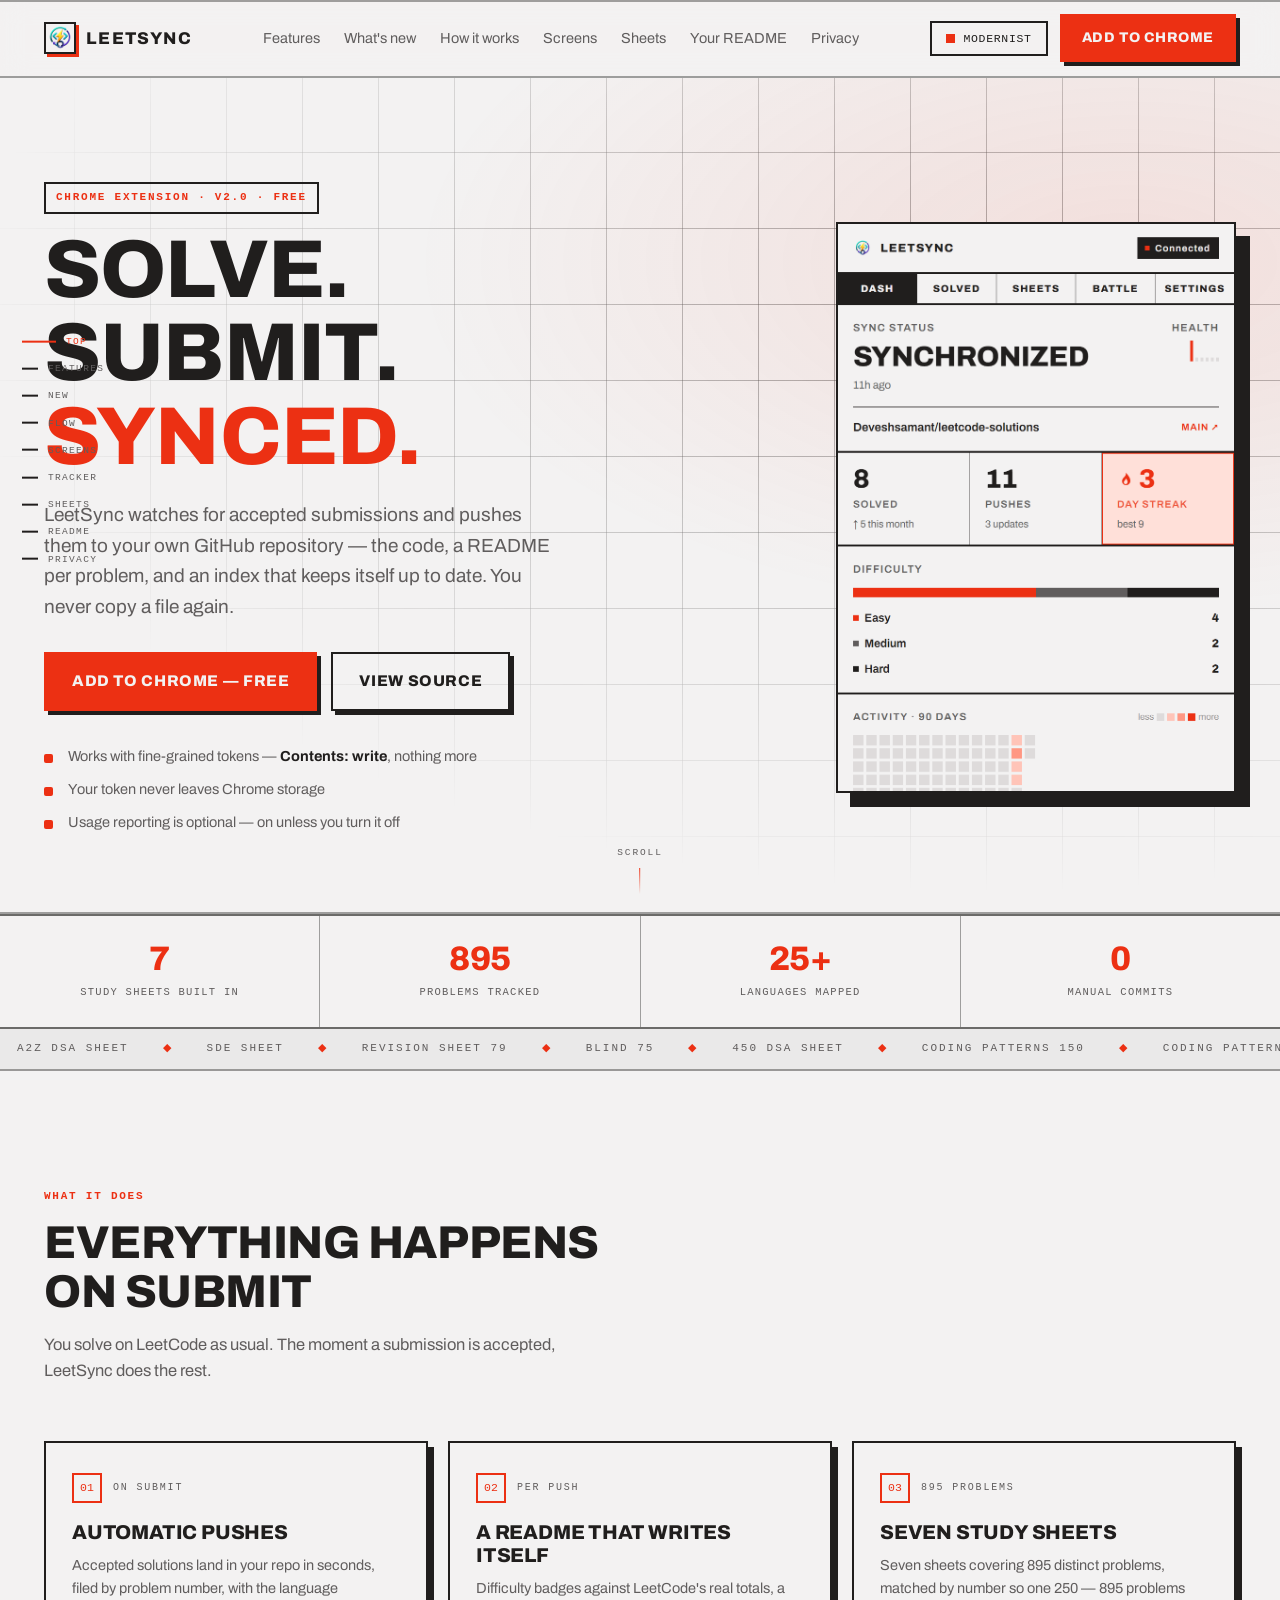
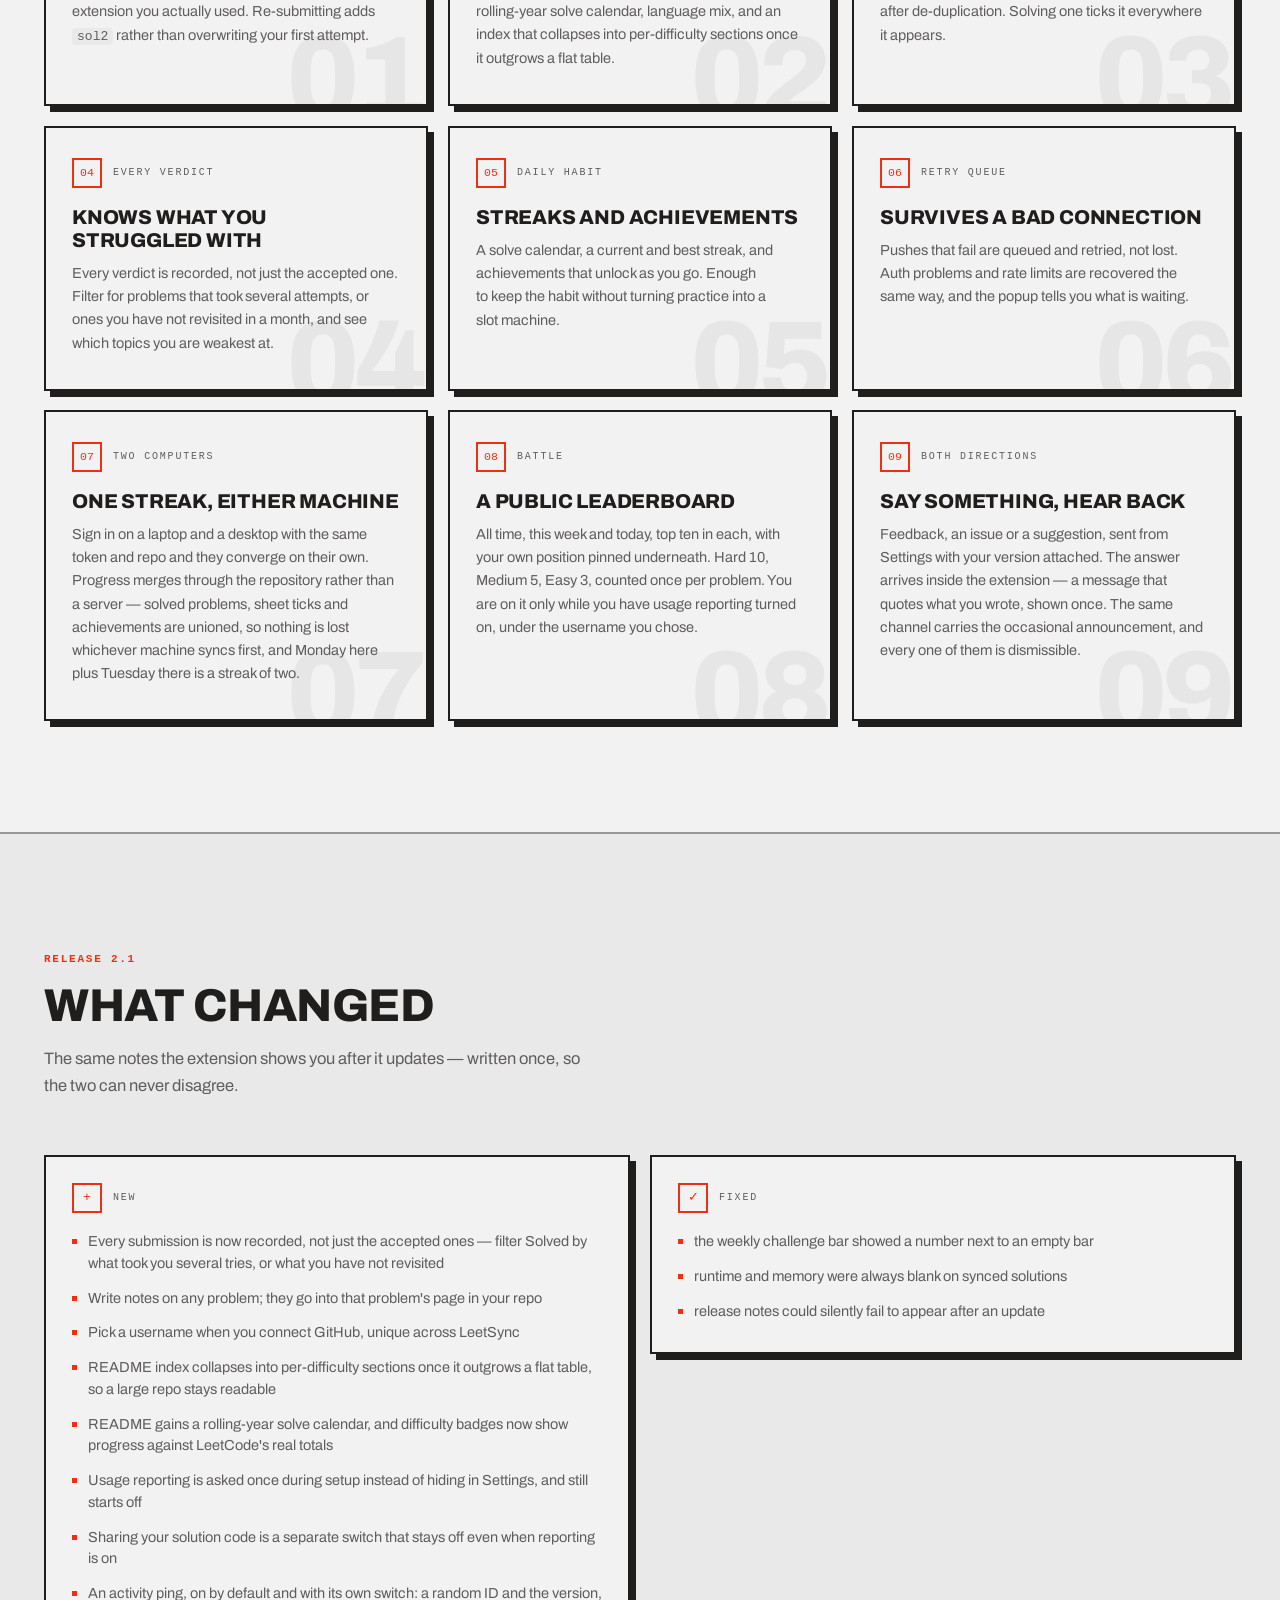
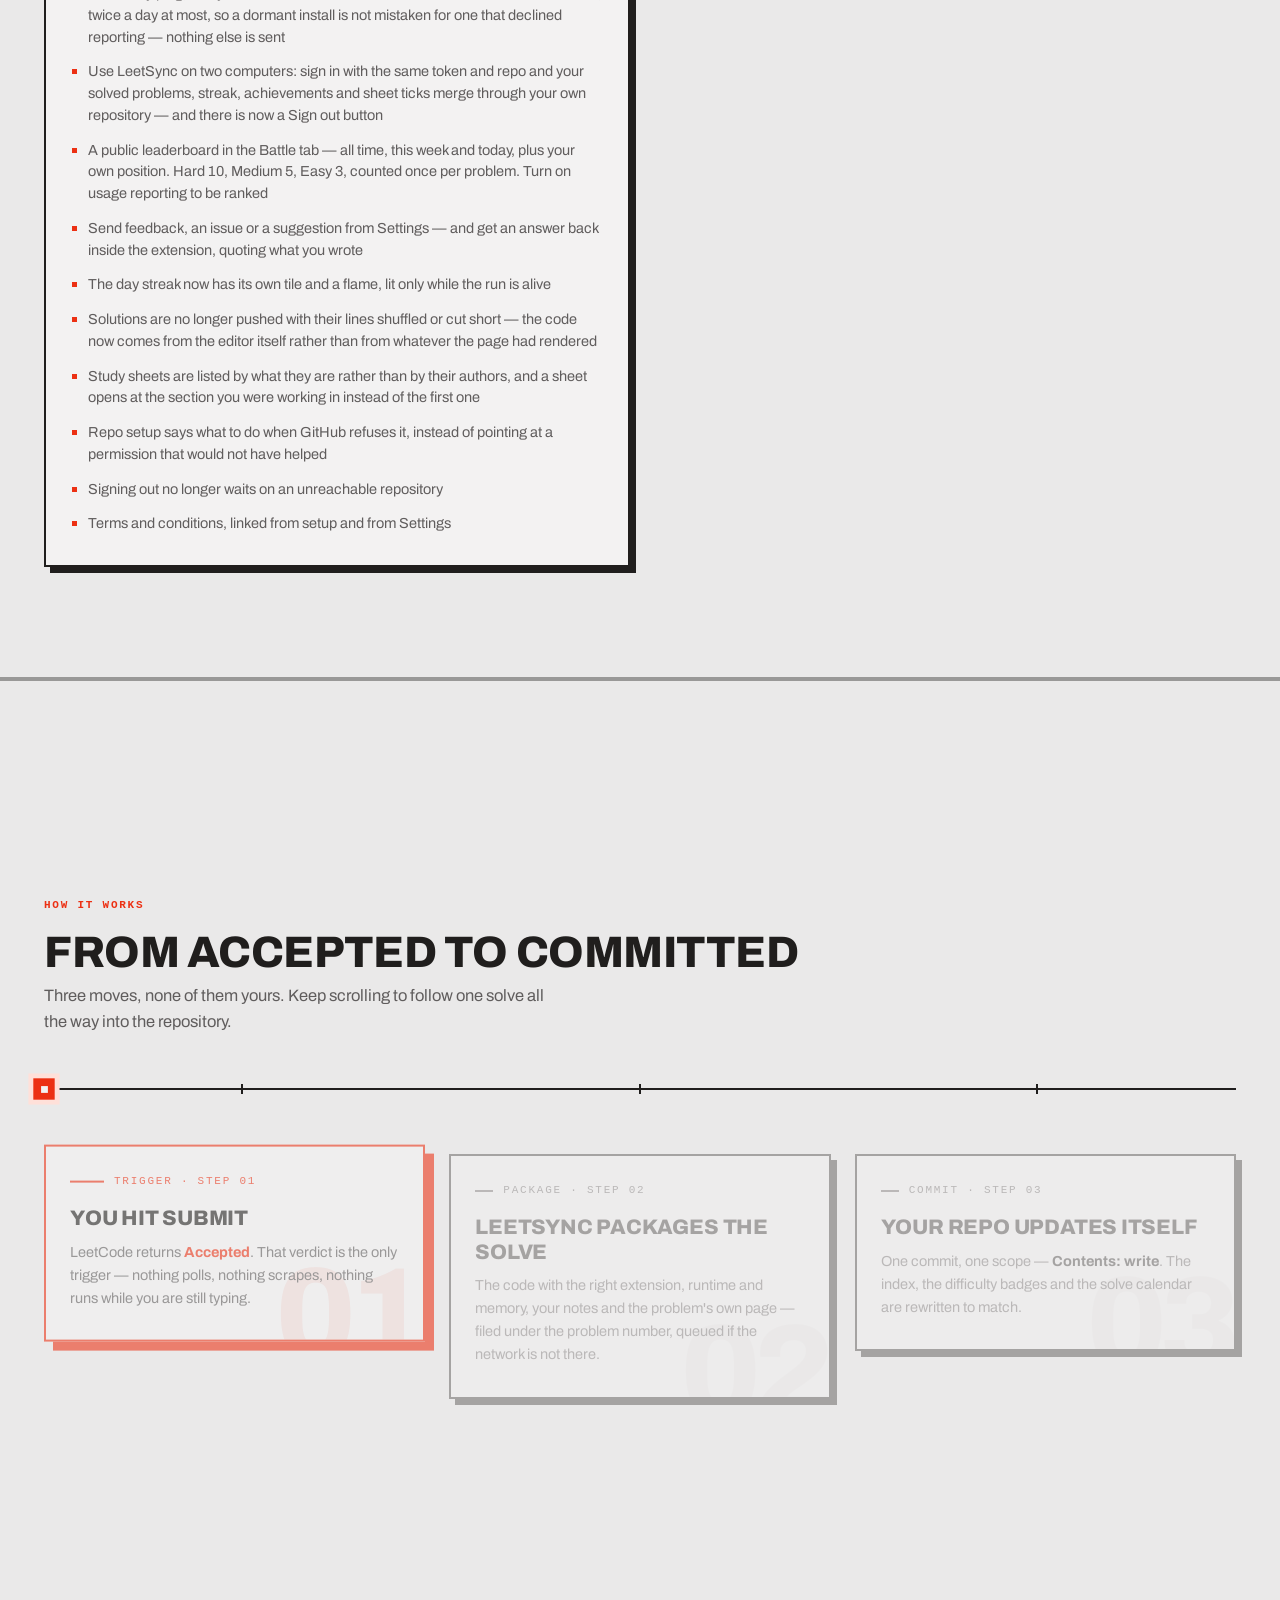
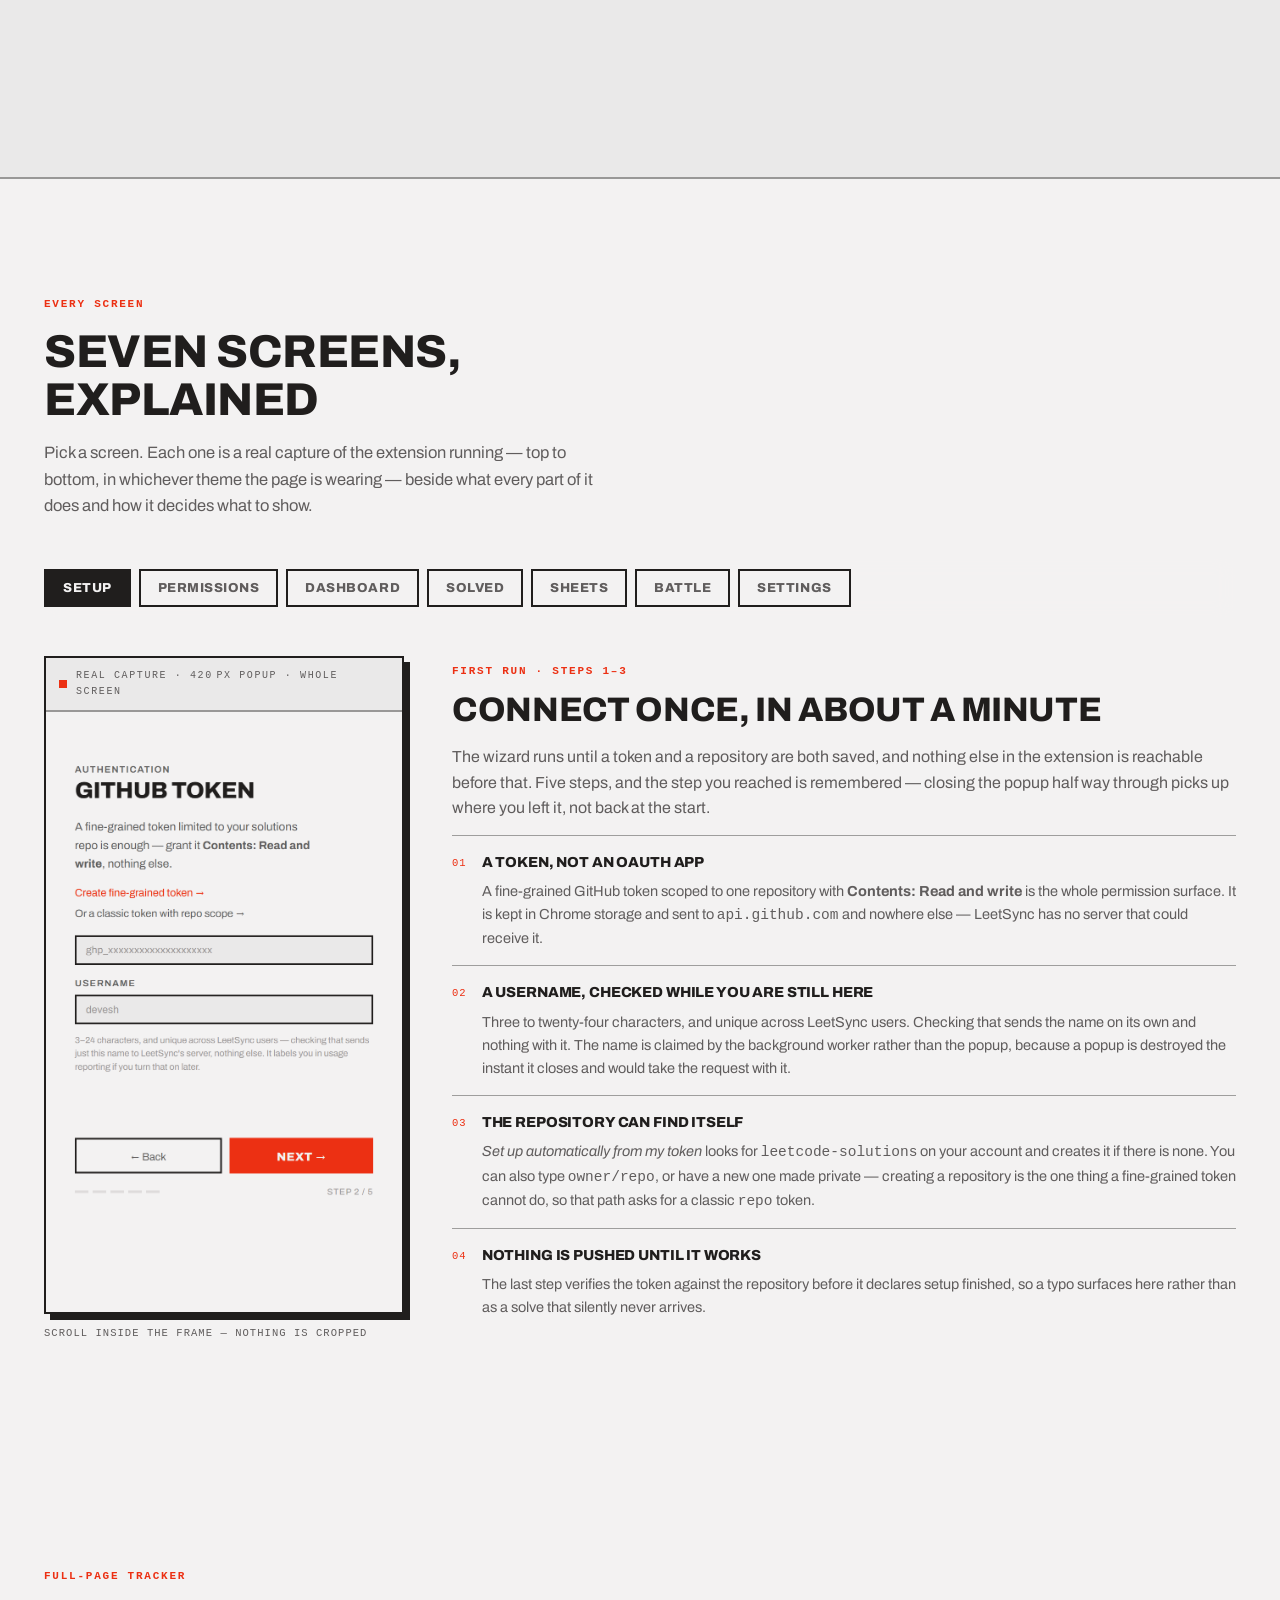
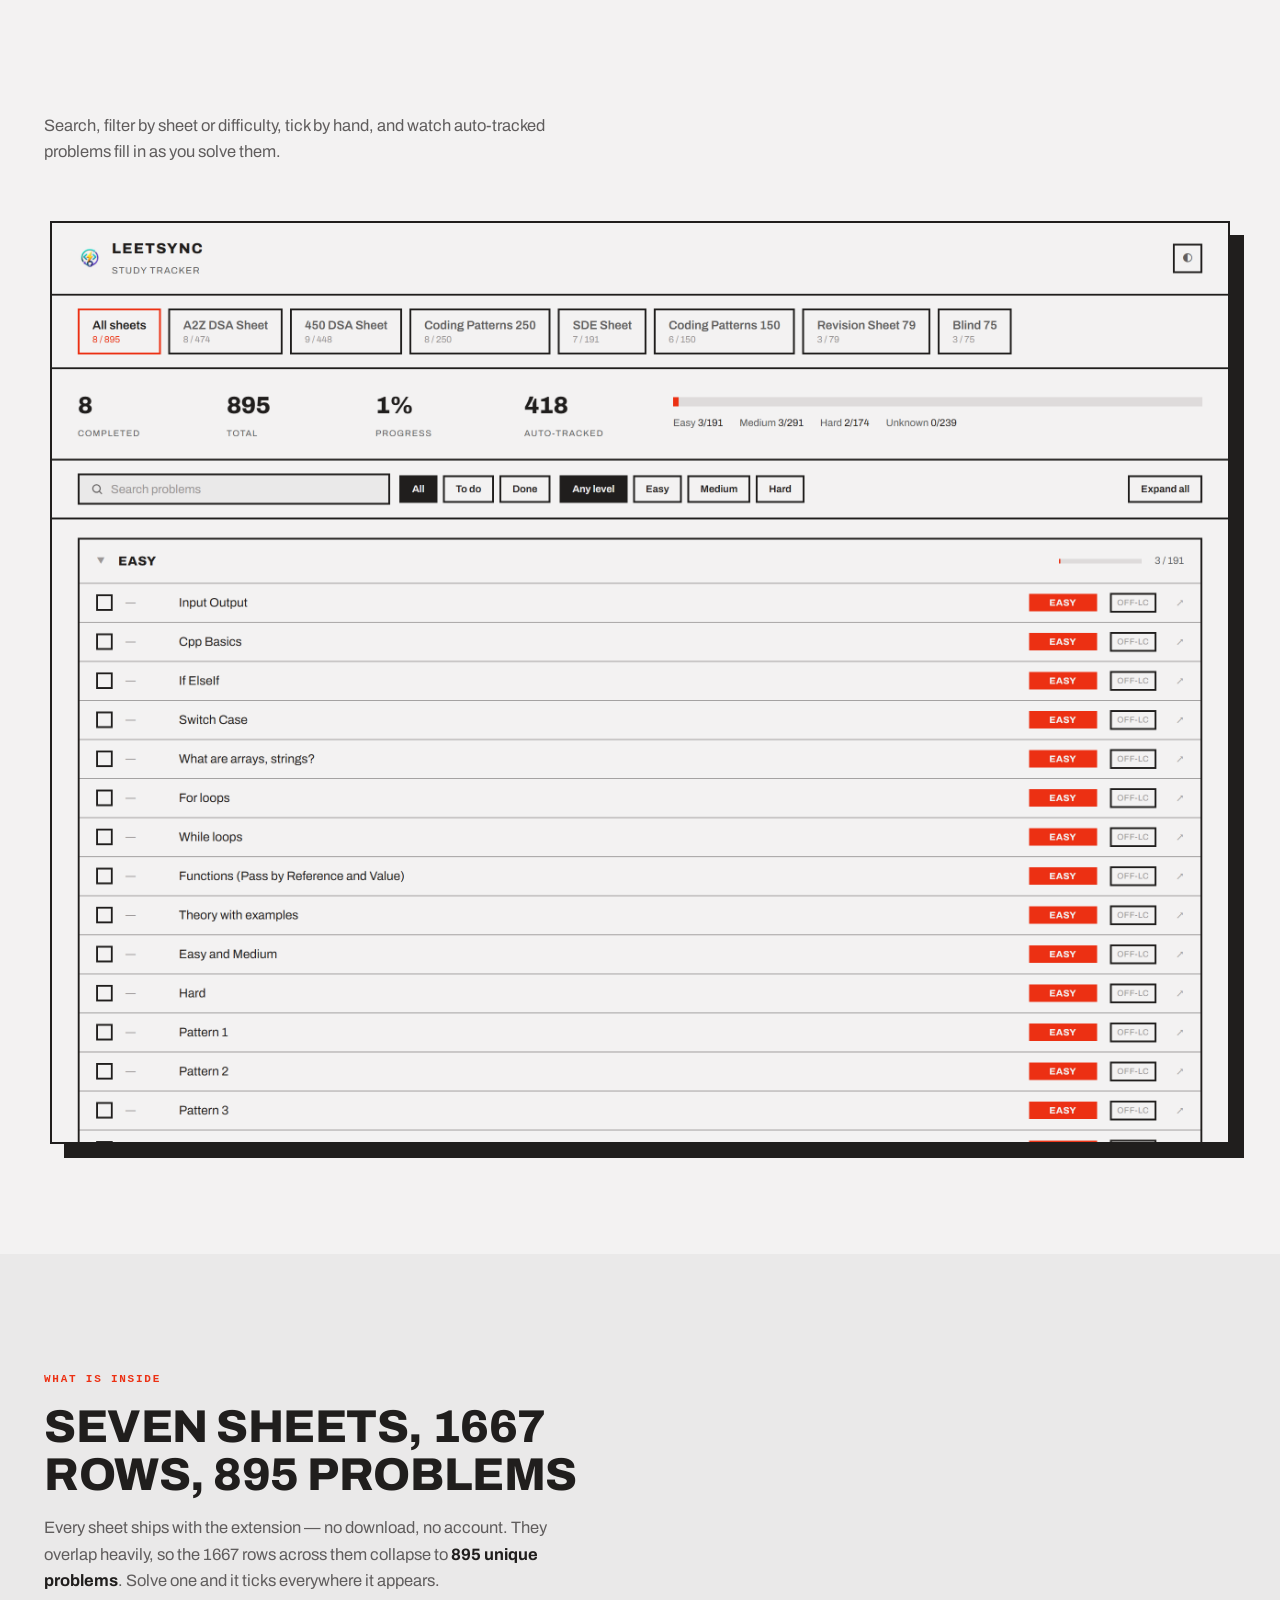
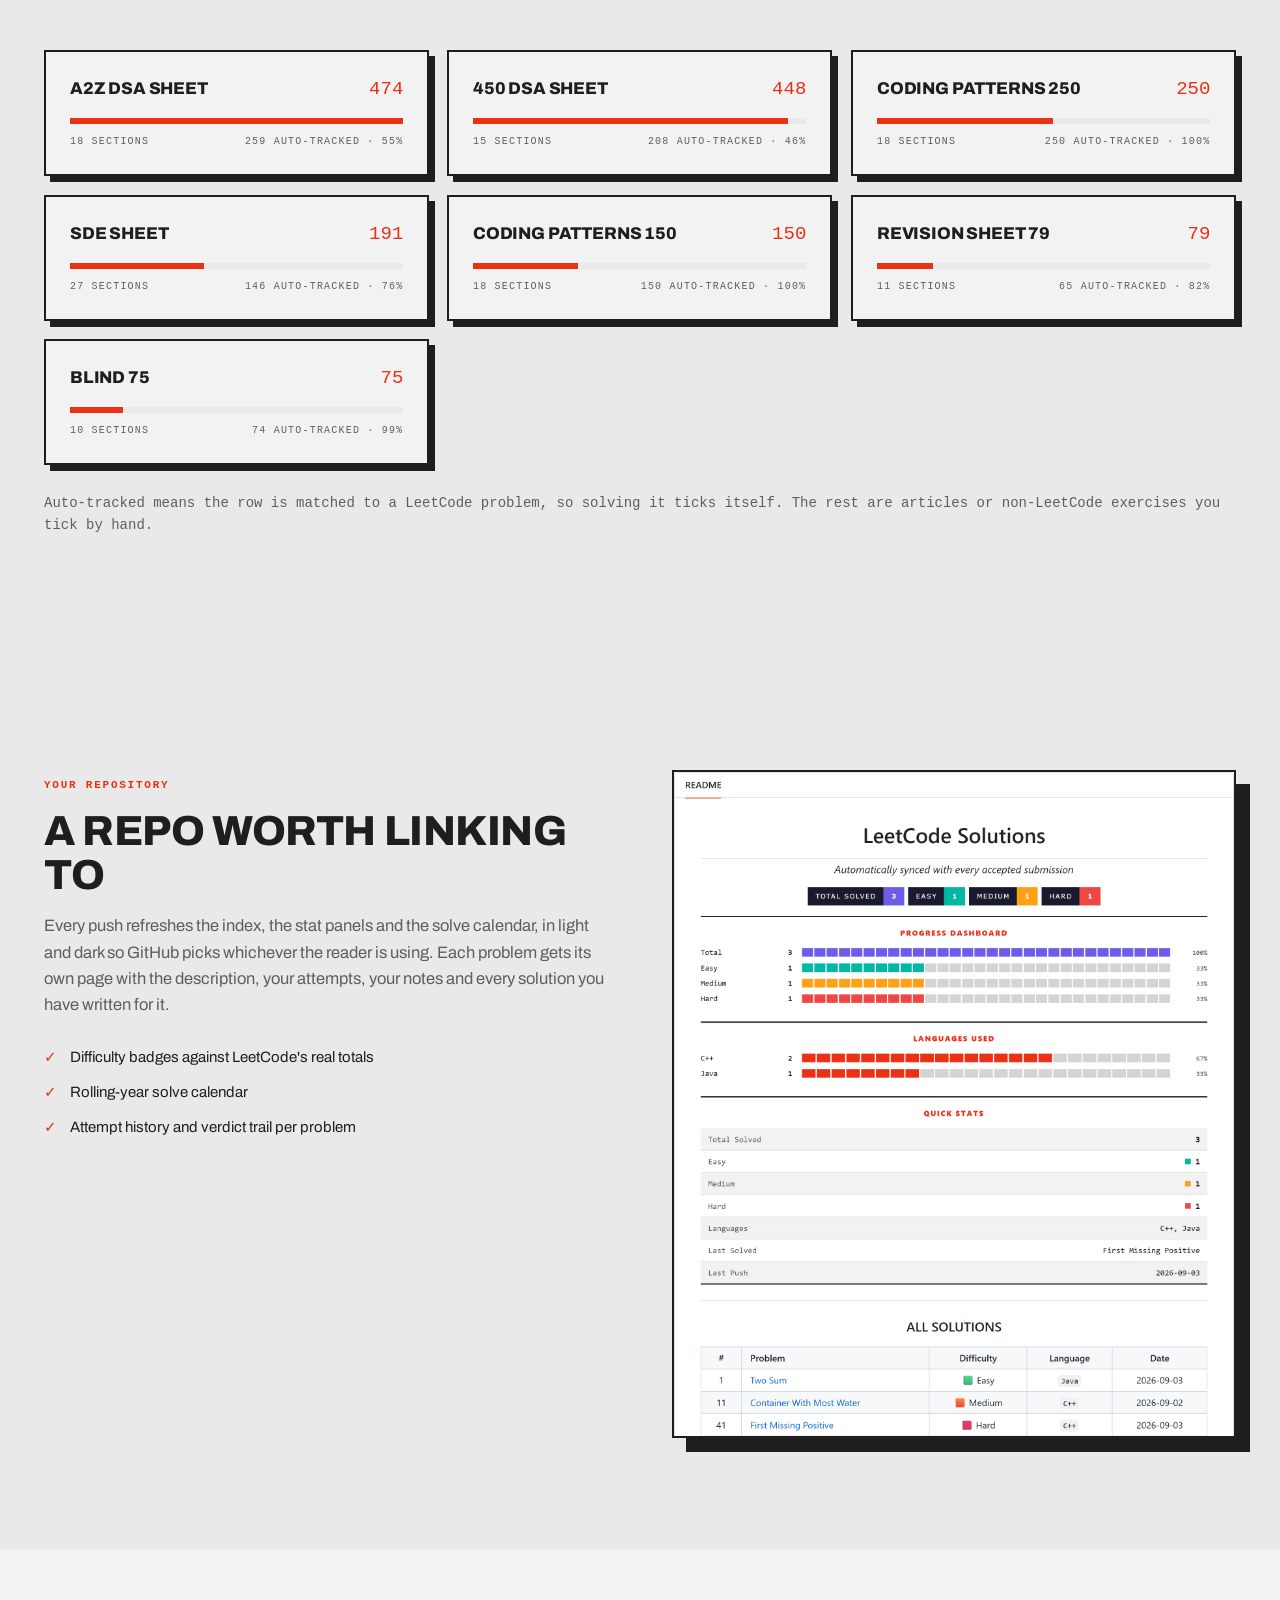
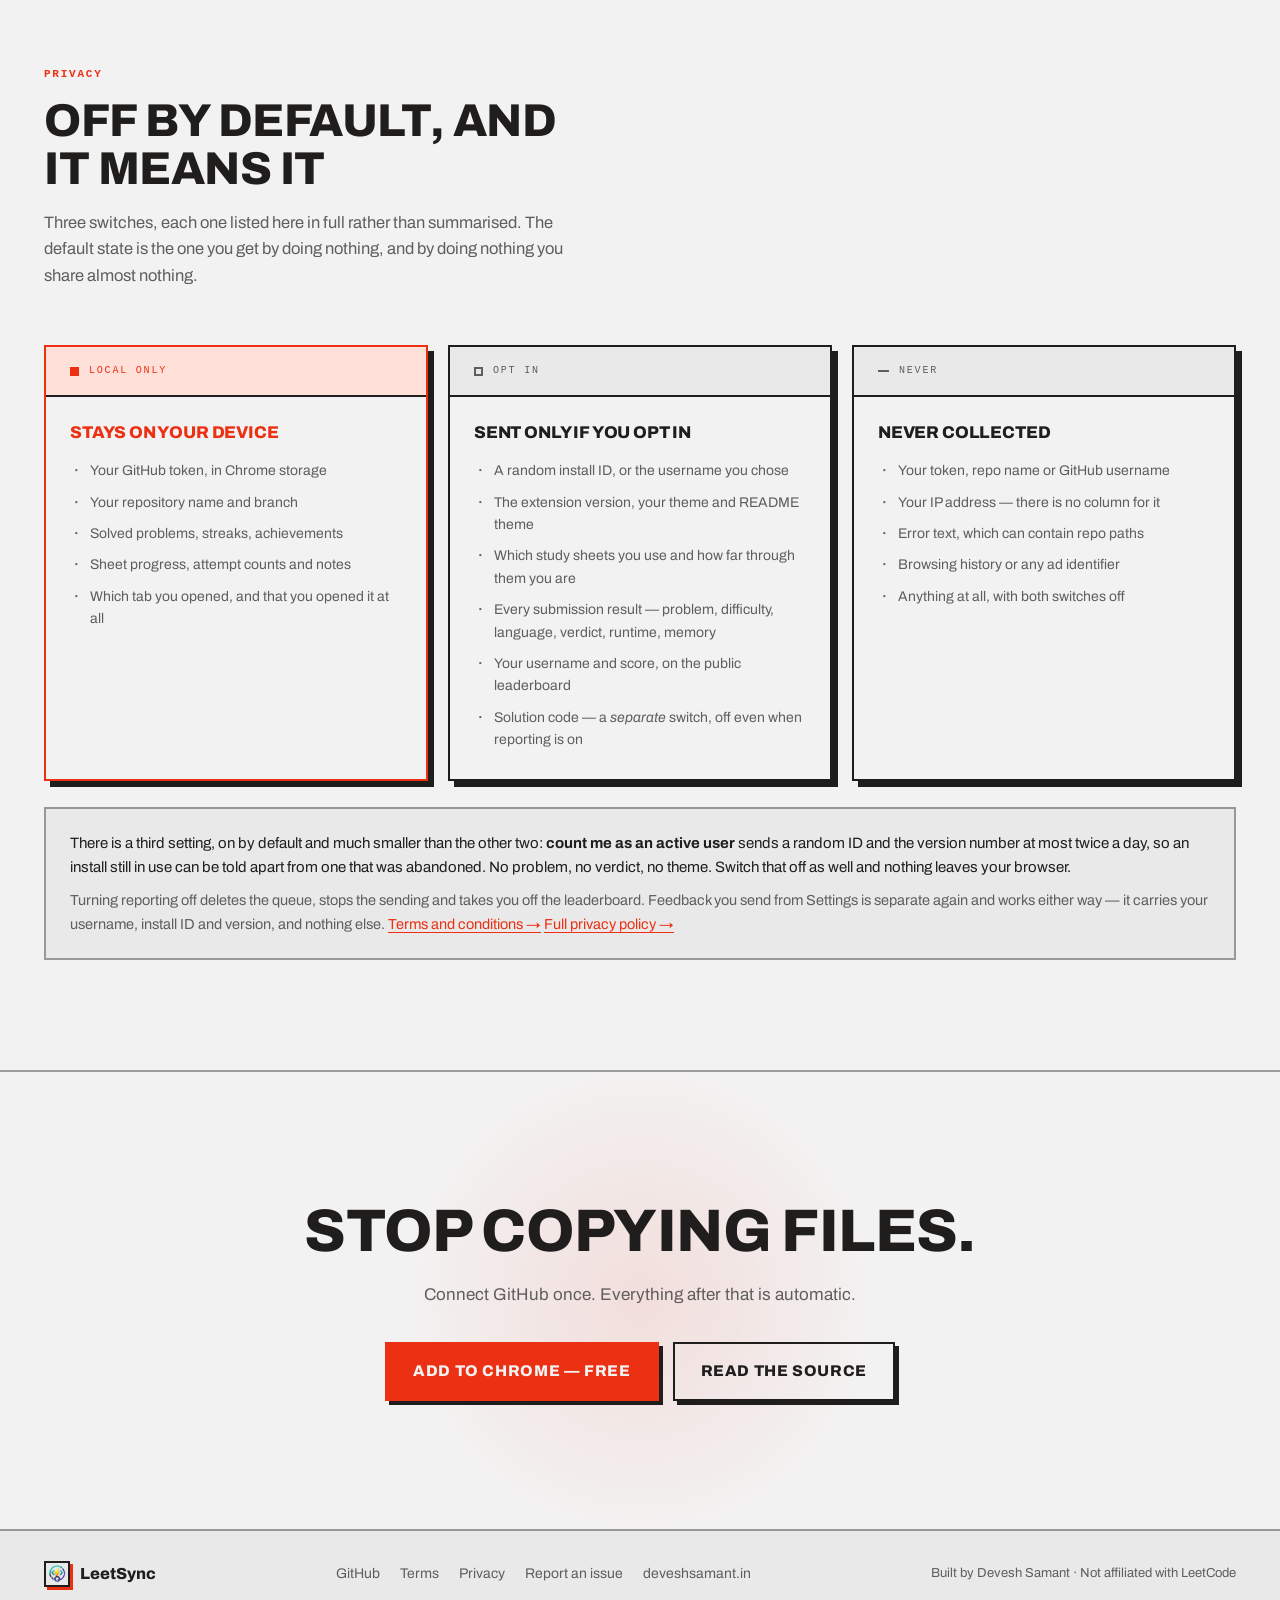
==== commit 8458c269: "Reporting is on by default from 2.1.0 The privacy bullet and the terms page both said it was off unl" ====
--- a/index.html
+++ b/index.html
@@ -129,7 +129,7 @@
           <ul data-hero-el style="list-style:none;margin:34px 0 0;padding:0;display:grid;gap:10px">
             <li style="position:relative;padding-left:24px;font-size:14.5px;color:var(--tx3)"><span style="position:absolute;left:0;top:9px;width:9px;height:9px;background:var(--ac);border-radius:2px;transition:background .45s"></span>Works with fine-grained tokens — <strong style="color:var(--tx2)">Contents: write</strong>, nothing more</li>
             <li style="position:relative;padding-left:24px;font-size:14.5px;color:var(--tx3)"><span style="position:absolute;left:0;top:9px;width:9px;height:9px;background:var(--ac);border-radius:2px;transition:background .45s"></span>Your token never leaves Chrome storage</li>
-            <li style="position:relative;padding-left:24px;font-size:14.5px;color:var(--tx3)"><span style="position:absolute;left:0;top:9px;width:9px;height:9px;background:var(--ac);border-radius:2px;transition:background .45s"></span>Usage reporting is off unless you turn it on</li>
+            <li style="position:relative;padding-left:24px;font-size:14.5px;color:var(--tx3)"><span style="position:absolute;left:0;top:9px;width:9px;height:9px;background:var(--ac);border-radius:2px;transition:background .45s"></span>Usage reporting is optional — on unless you turn it off</li>
           </ul>
         </div>
 
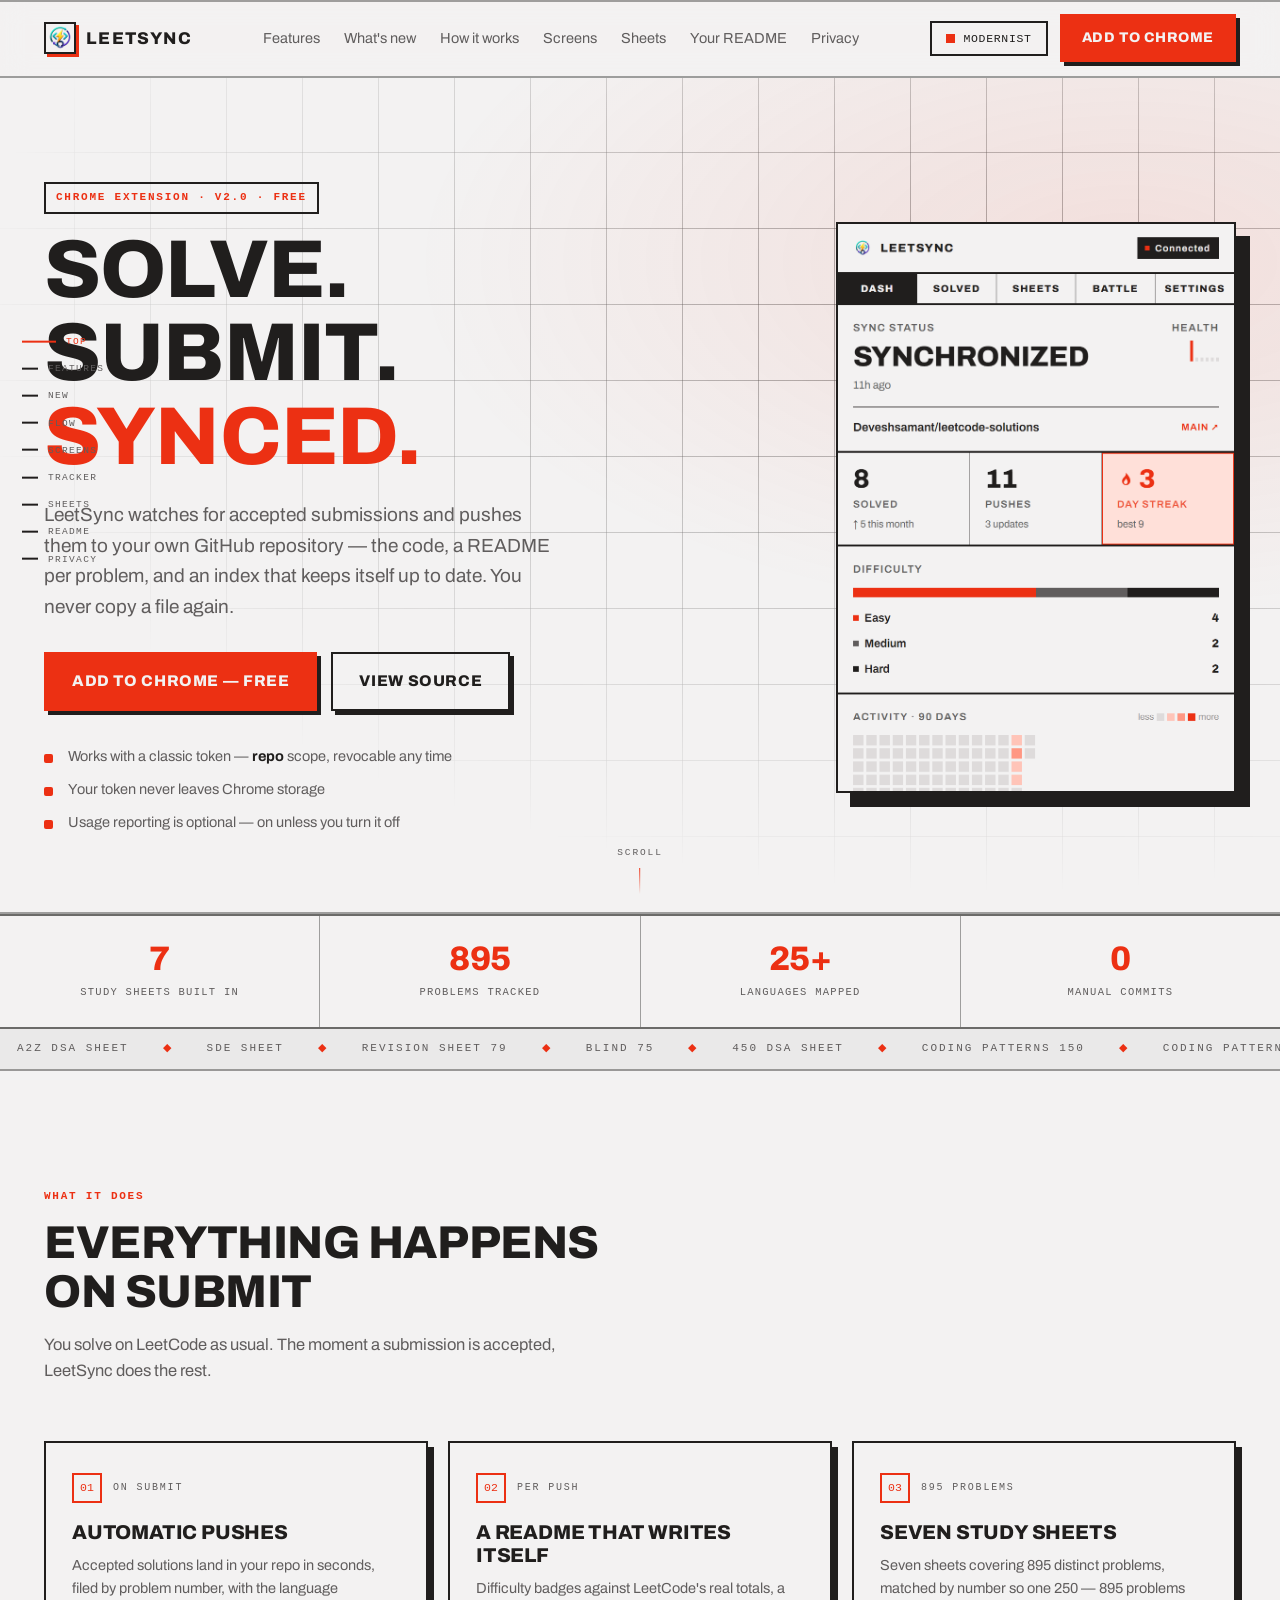
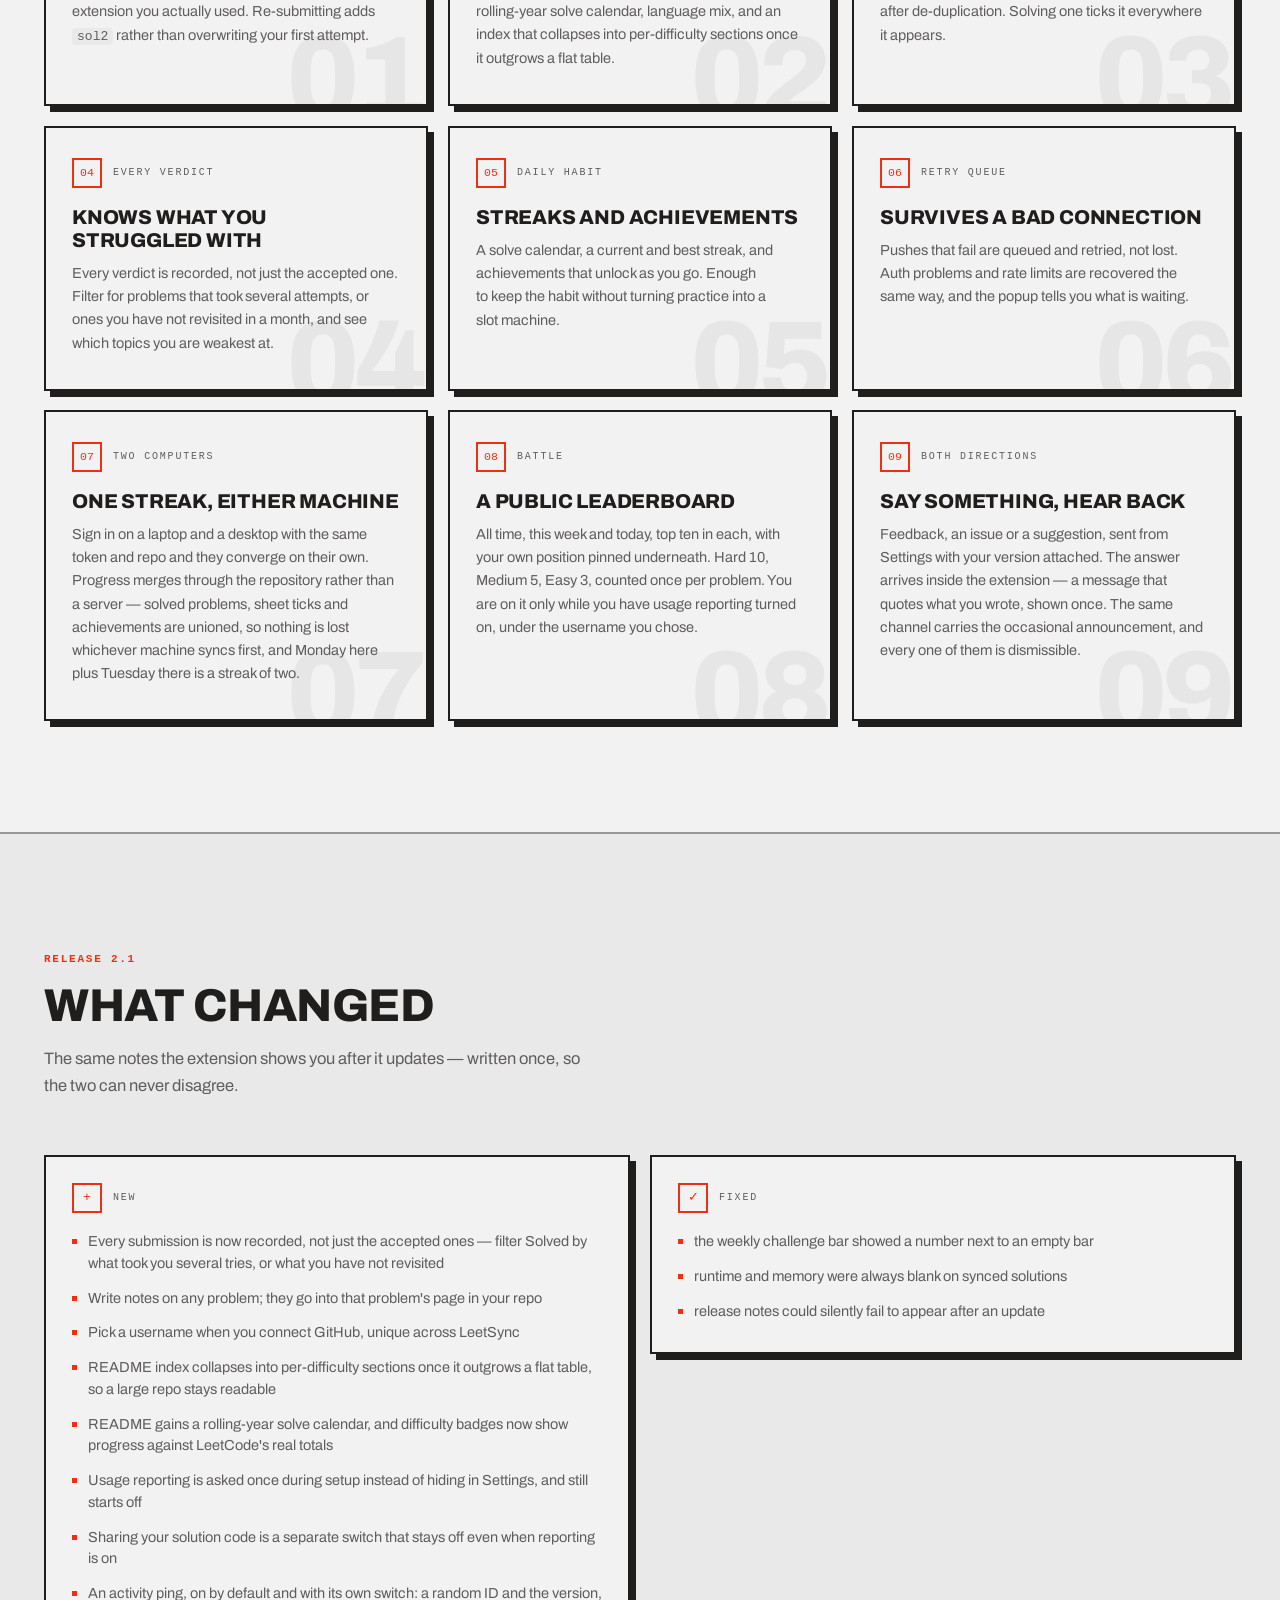
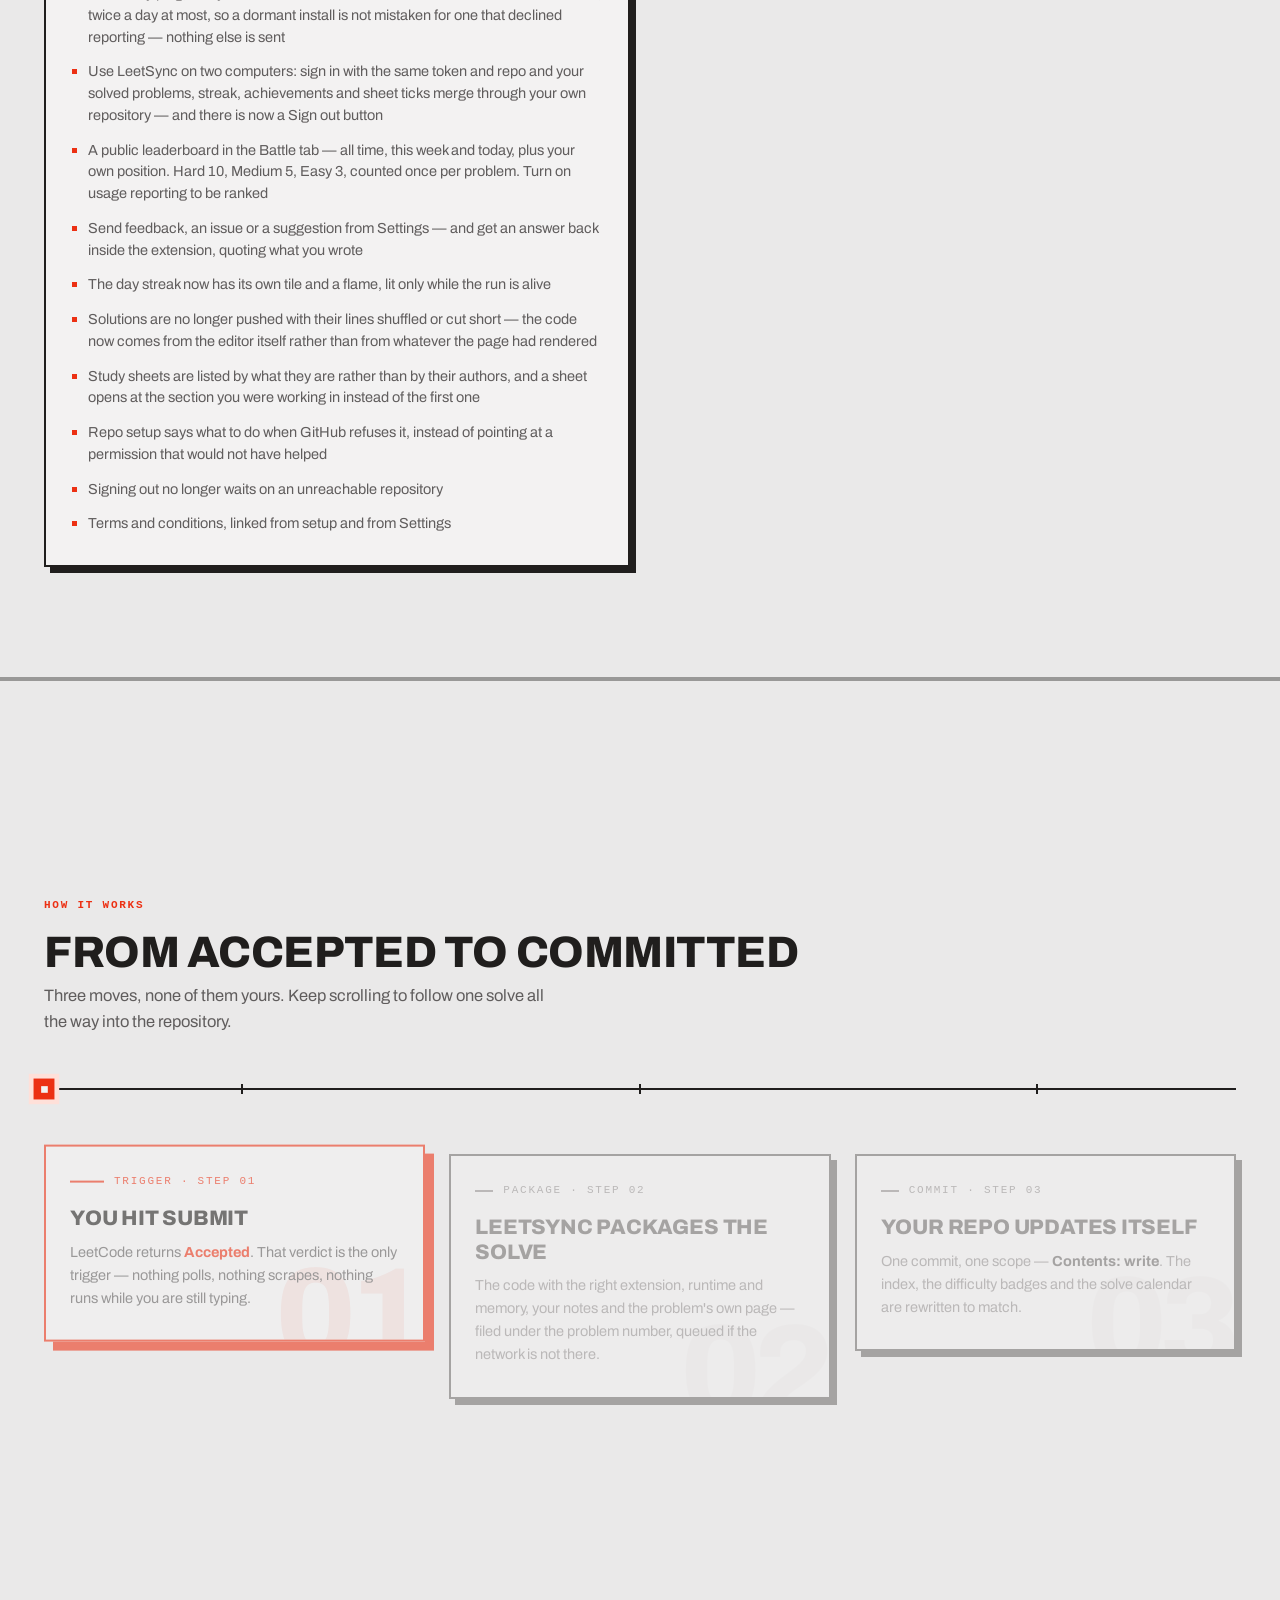
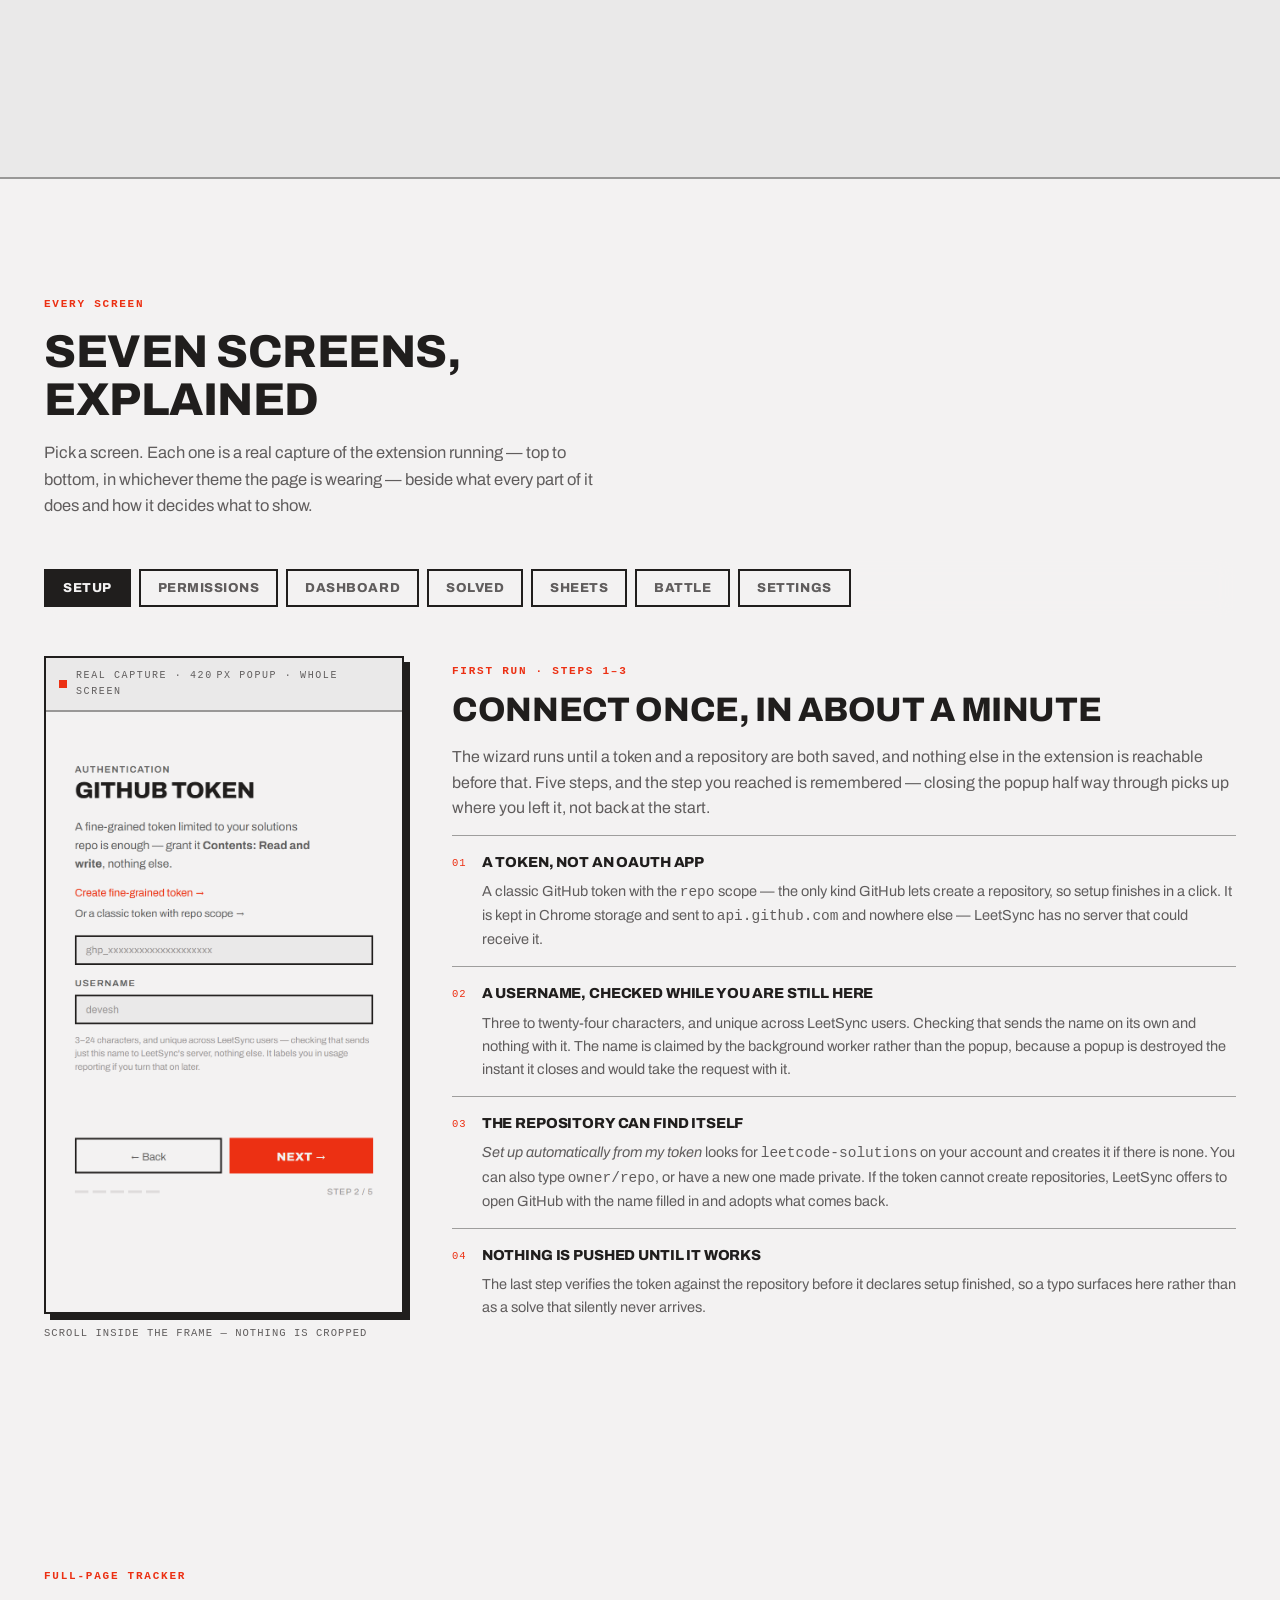
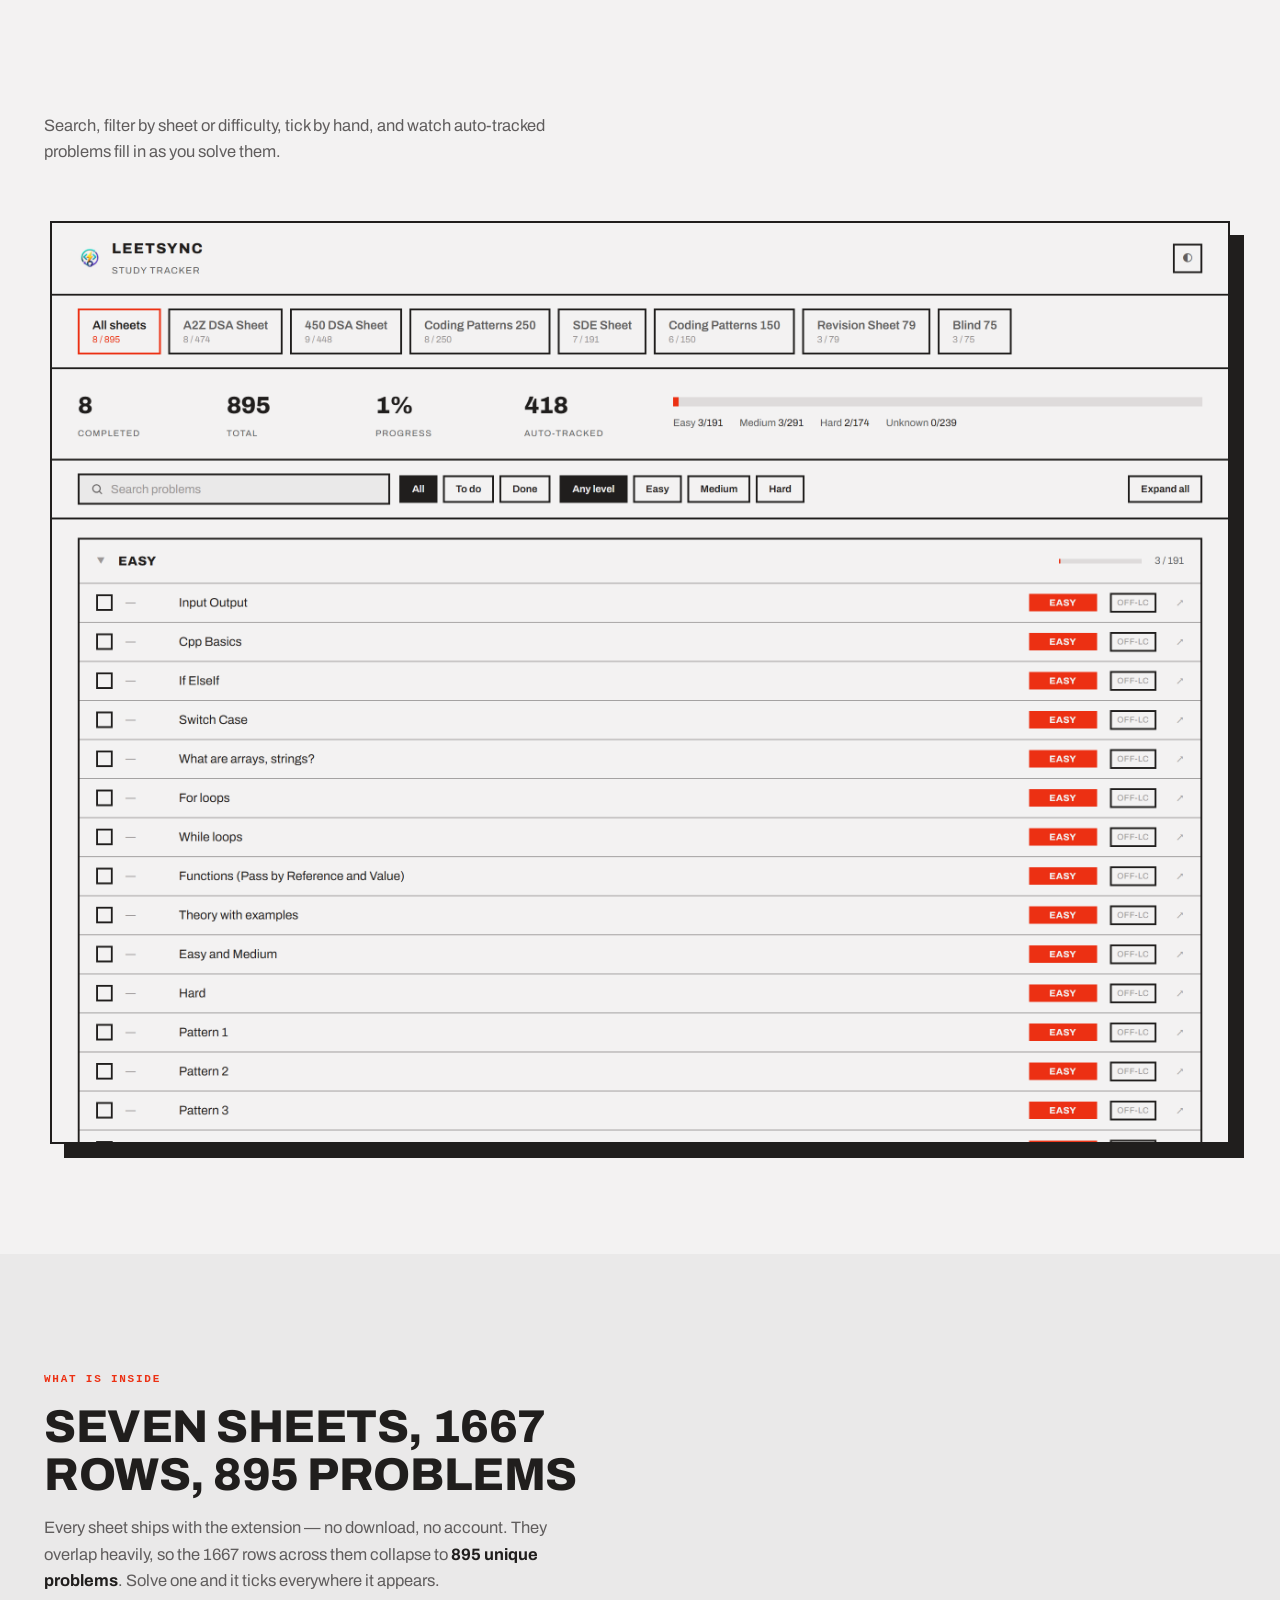
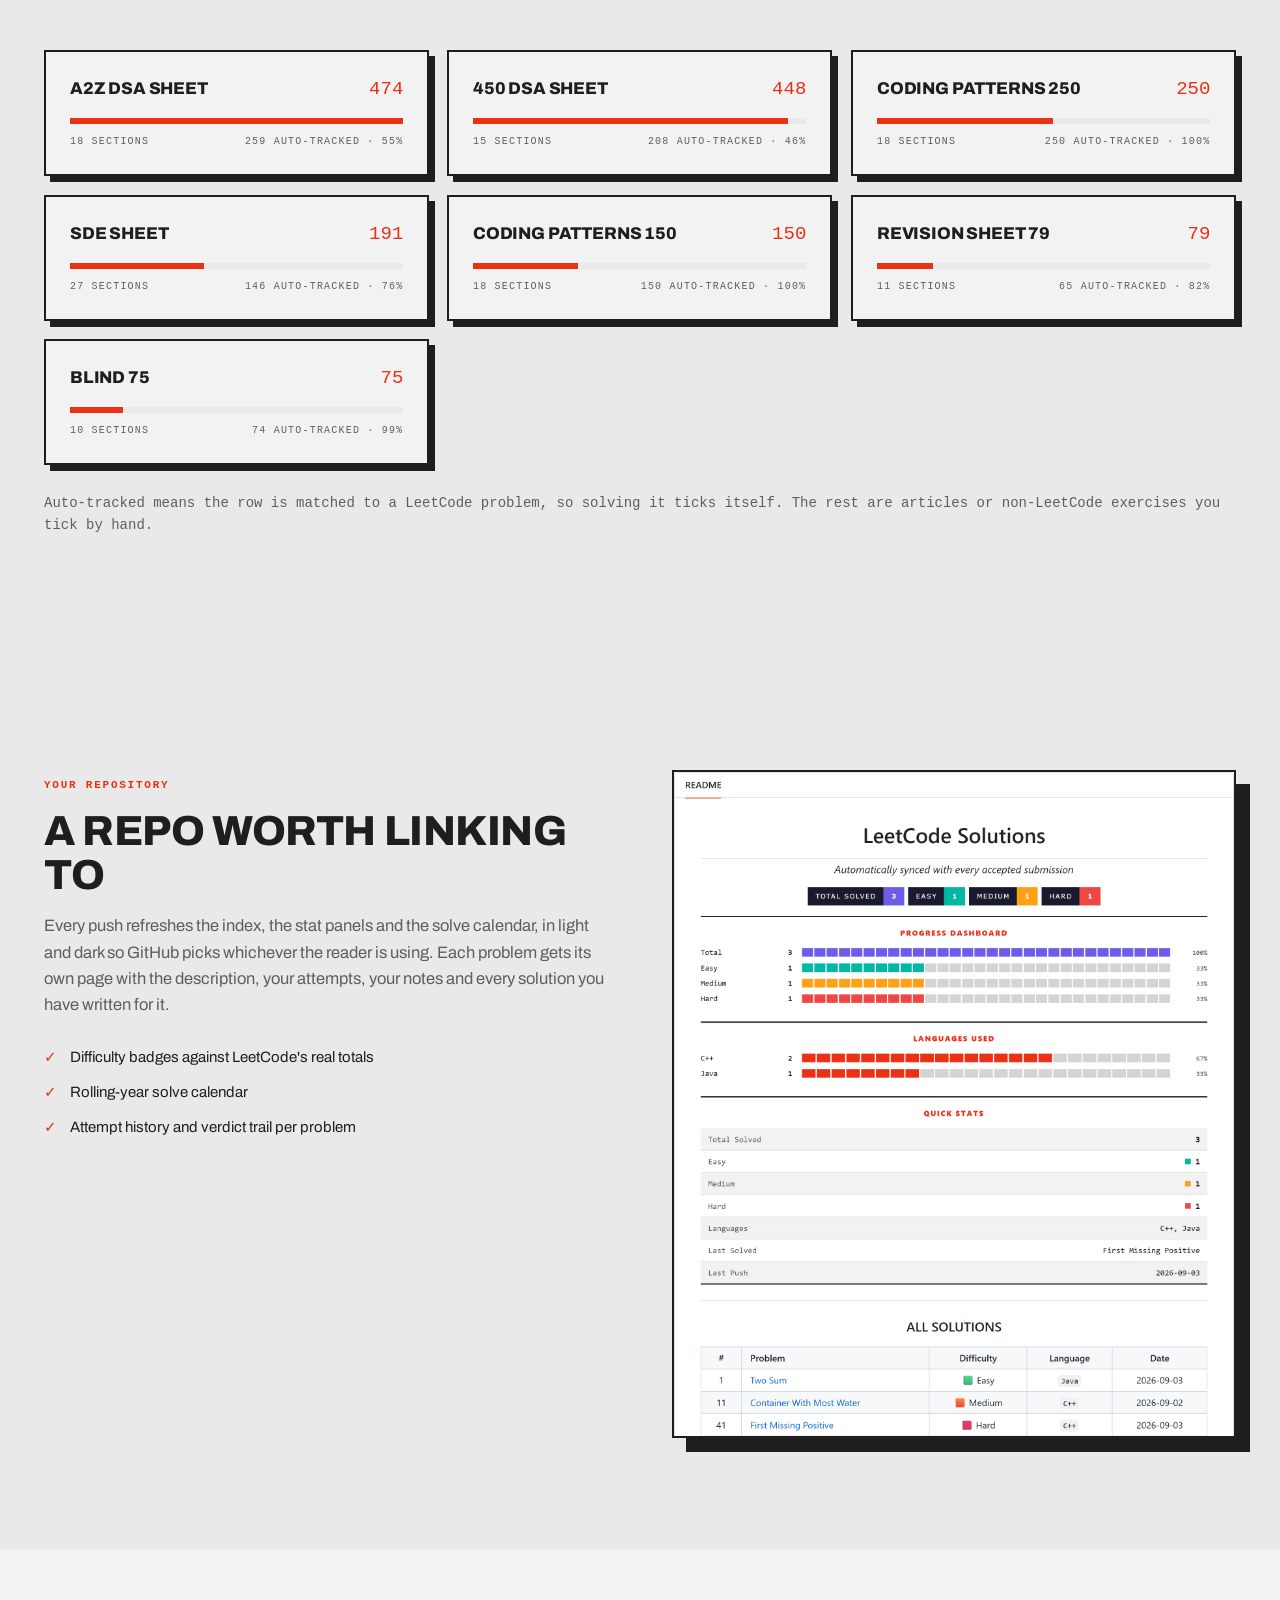
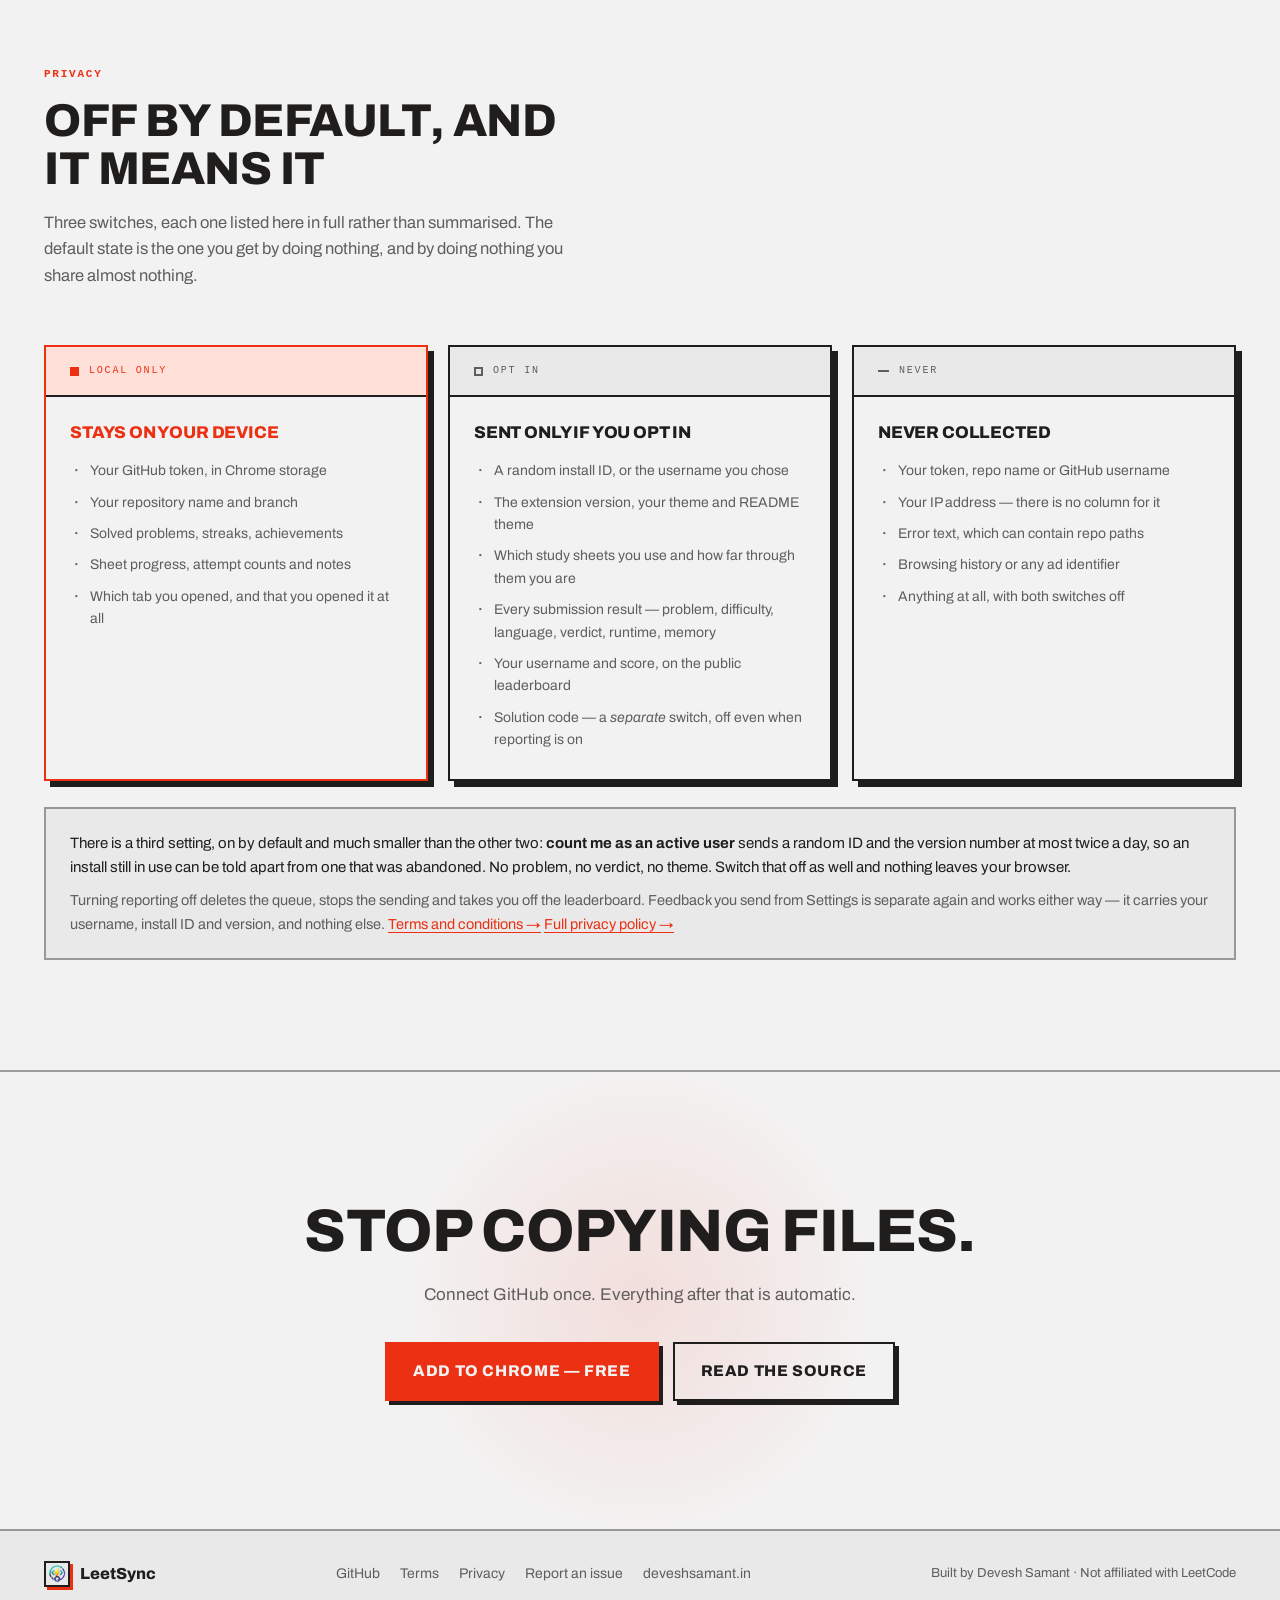
==== commit f6e5e4ef: "The extension asks for a classic token now Three places on the site still recommended a fine-grained" ====
--- a/index.html
+++ b/index.html
@@ -127,7 +127,7 @@
             <a data-cta-ghost href="https://github.com/Deveshsamant/LeetSync" style="display:inline-flex;align-items:center;justify-content:flex-start;gap:8px;padding:15px 26px;font-family:var(--f-head);font-weight:var(--btn-w);font-size:15.5px;letter-spacing:var(--btn-ls);text-transform:var(--btn-tt);text-decoration:none;background:transparent;color:var(--tx);border:var(--bw) solid var(--bd);border-radius:var(--r-sm);box-shadow:var(--btn-sh);transition:transform .14s,box-shadow .14s,background .18s">View source</a>
           </div>
           <ul data-hero-el style="list-style:none;margin:34px 0 0;padding:0;display:grid;gap:10px">
-            <li style="position:relative;padding-left:24px;font-size:14.5px;color:var(--tx3)"><span style="position:absolute;left:0;top:9px;width:9px;height:9px;background:var(--ac);border-radius:2px;transition:background .45s"></span>Works with fine-grained tokens — <strong style="color:var(--tx2)">Contents: write</strong>, nothing more</li>
+            <li style="position:relative;padding-left:24px;font-size:14.5px;color:var(--tx3)"><span style="position:absolute;left:0;top:9px;width:9px;height:9px;background:var(--ac);border-radius:2px;transition:background .45s"></span>Works with a classic token — <strong style="color:var(--tx2)">repo</strong> scope, revocable any time</li>
             <li style="position:relative;padding-left:24px;font-size:14.5px;color:var(--tx3)"><span style="position:absolute;left:0;top:9px;width:9px;height:9px;background:var(--ac);border-radius:2px;transition:background .45s"></span>Your token never leaves Chrome storage</li>
             <li style="position:relative;padding-left:24px;font-size:14.5px;color:var(--tx3)"><span style="position:absolute;left:0;top:9px;width:9px;height:9px;background:var(--ac);border-radius:2px;transition:background .45s"></span>Usage reporting is optional — on unless you turn it off</li>
           </ul>
@@ -434,7 +434,7 @@
               <span style="font-family:var(--f-mono);font-size:10.5px;letter-spacing:.1em;color:var(--ac);padding-top:4px;transition:color .45s">01</span>
               <div>
                 <strong style="display:block;font-family:var(--f-head);font-weight:var(--head-w);letter-spacing:var(--head-ls);text-transform:var(--head-tt);font-size:14.5px;margin-bottom:6px">A token, not an OAuth app</strong>
-                <span style="display:block;color:var(--tx3);font-size:14.5px;line-height:1.6;text-wrap:pretty">A fine-grained GitHub token scoped to one repository with <strong>Contents: Read and write</strong> is the whole permission surface. It is kept in Chrome storage and sent to <code>api.github.com</code> and nowhere else &mdash; LeetSync has no server that could receive it.</span>
+                <span style="display:block;color:var(--tx3);font-size:14.5px;line-height:1.6;text-wrap:pretty">A classic GitHub token with the <code>repo</code> scope — the only kind GitHub lets create a repository, so setup finishes in a click. It is kept in Chrome storage and sent to <code>api.github.com</code> and nowhere else &mdash; LeetSync has no server that could receive it.</span>
               </div>
             </li>
             <li style="display:grid;grid-template-columns:auto minmax(0,1fr);gap:15px;align-items:start;padding:15px 0;border-top:1px solid var(--bd-soft)">
@@ -448,7 +448,7 @@
               <span style="font-family:var(--f-mono);font-size:10.5px;letter-spacing:.1em;color:var(--ac);padding-top:4px;transition:color .45s">03</span>
               <div>
                 <strong style="display:block;font-family:var(--f-head);font-weight:var(--head-w);letter-spacing:var(--head-ls);text-transform:var(--head-tt);font-size:14.5px;margin-bottom:6px">The repository can find itself</strong>
-                <span style="display:block;color:var(--tx3);font-size:14.5px;line-height:1.6;text-wrap:pretty"><em>Set up automatically from my token</em> looks for <code>leetcode-solutions</code> on your account and creates it if there is none. You can also type <code>owner/repo</code>, or have a new one made private &mdash; creating a repository is the one thing a fine-grained token cannot do, so that path asks for a classic <code>repo</code> token.</span>
+                <span style="display:block;color:var(--tx3);font-size:14.5px;line-height:1.6;text-wrap:pretty"><em>Set up automatically from my token</em> looks for <code>leetcode-solutions</code> on your account and creates it if there is none. You can also type <code>owner/repo</code>, or have a new one made private. If the token cannot create repositories, LeetSync offers to open GitHub with the name filled in and adopts what comes back.</span>
               </div>
             </li>
             <li style="display:grid;grid-template-columns:auto minmax(0,1fr);gap:15px;align-items:start;padding:15px 0;border-top:1px solid var(--bd-soft)">
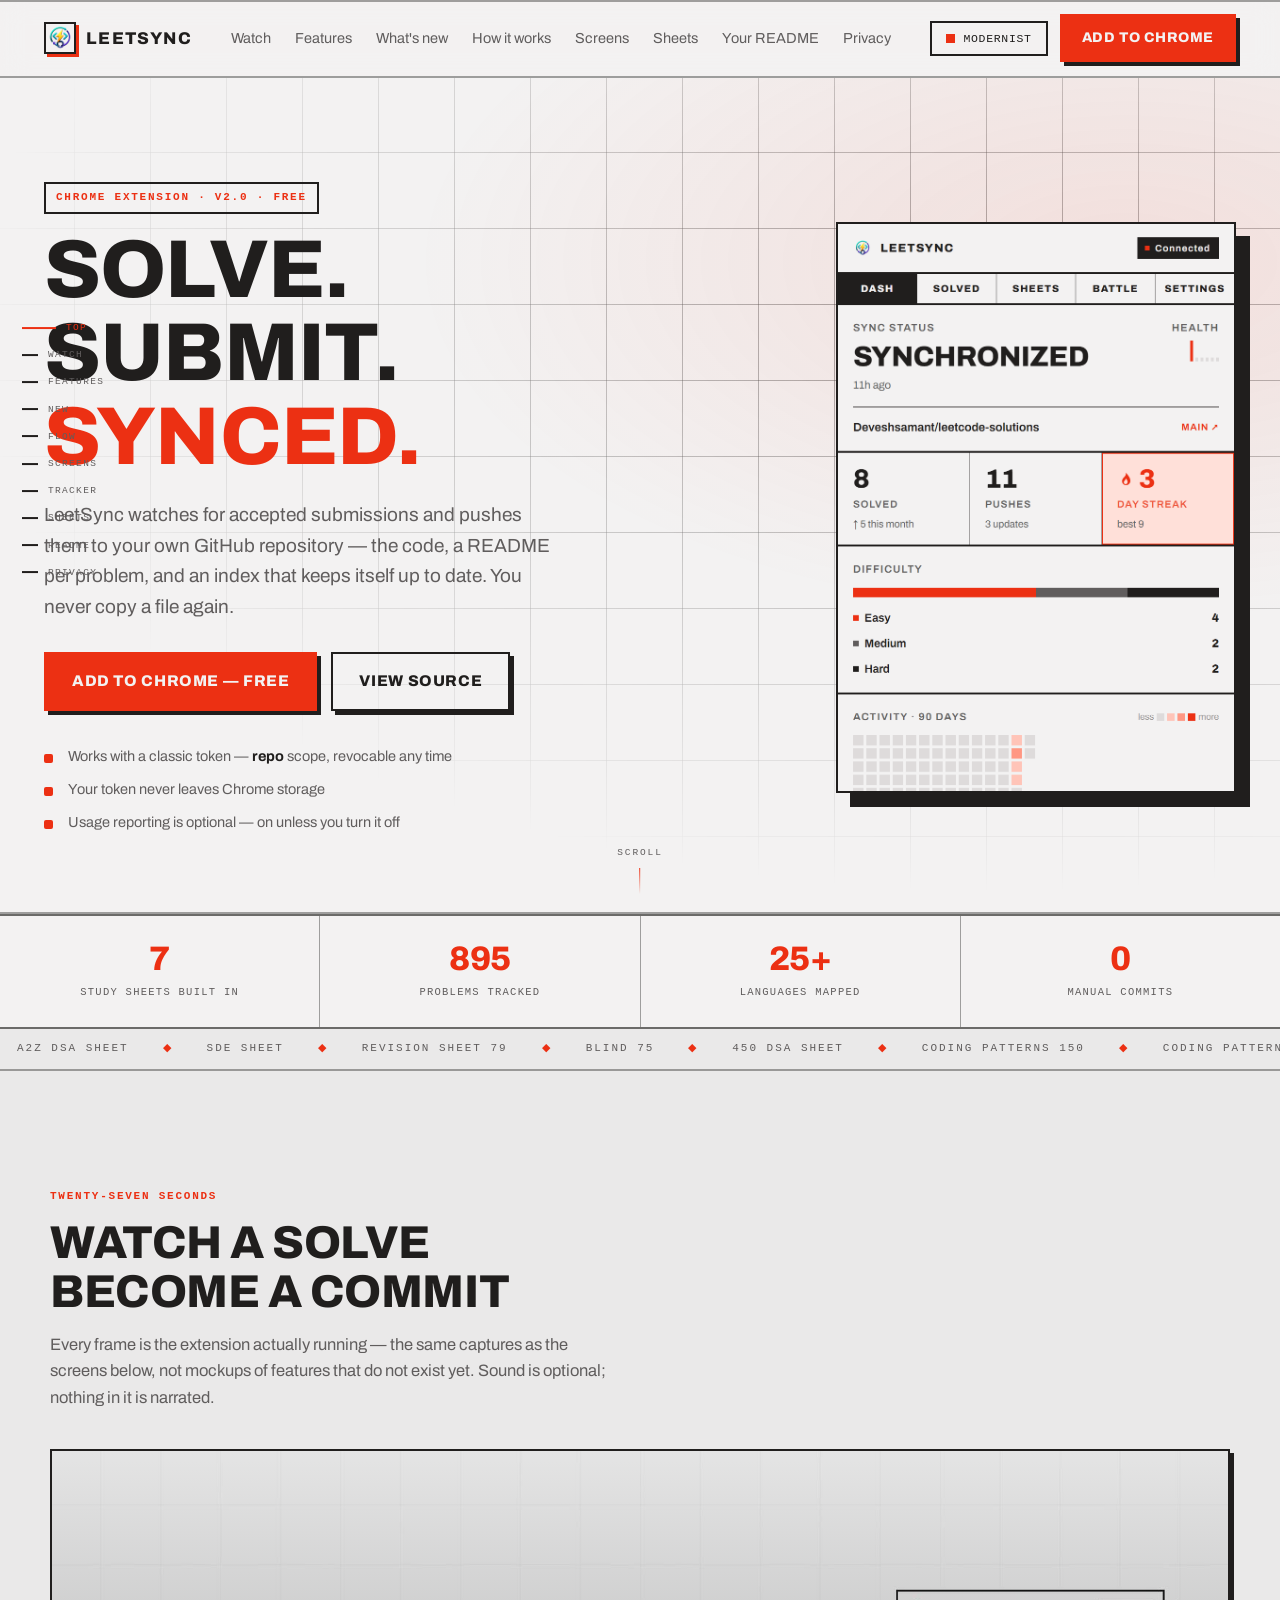
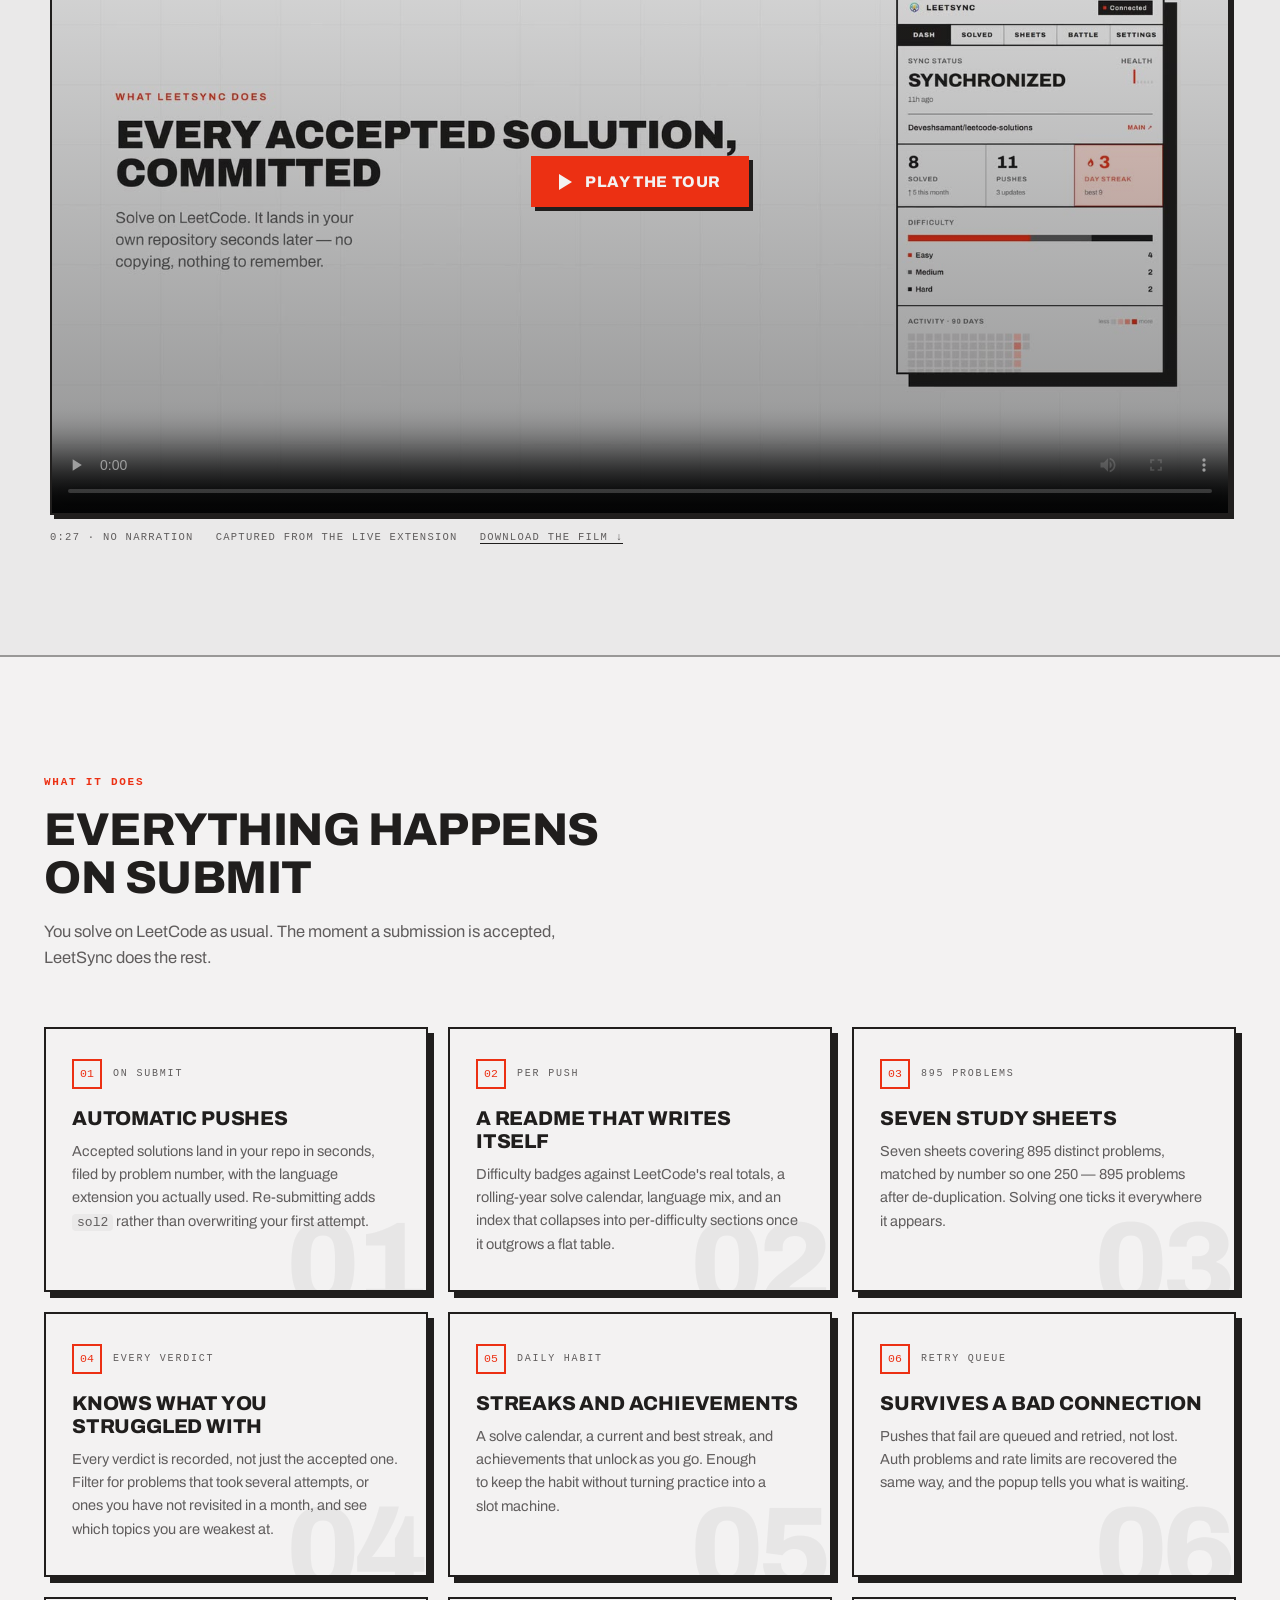
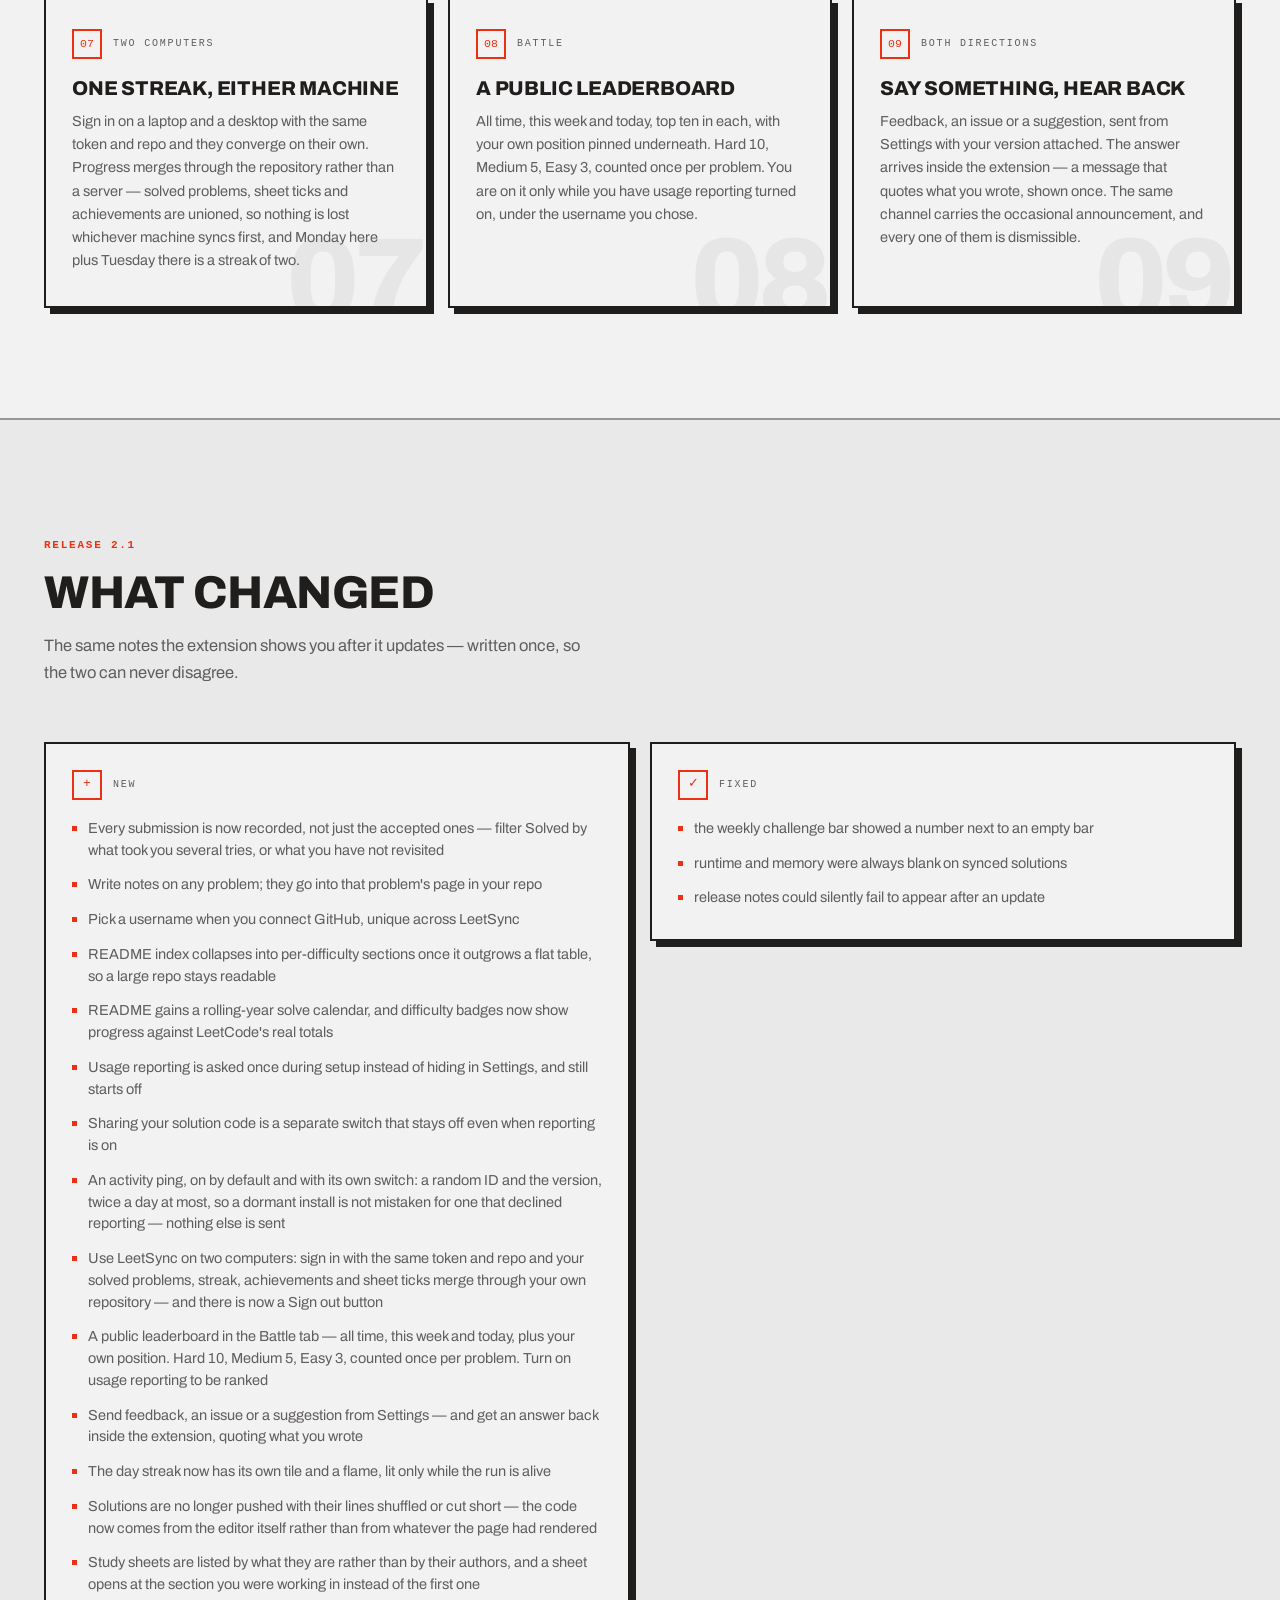
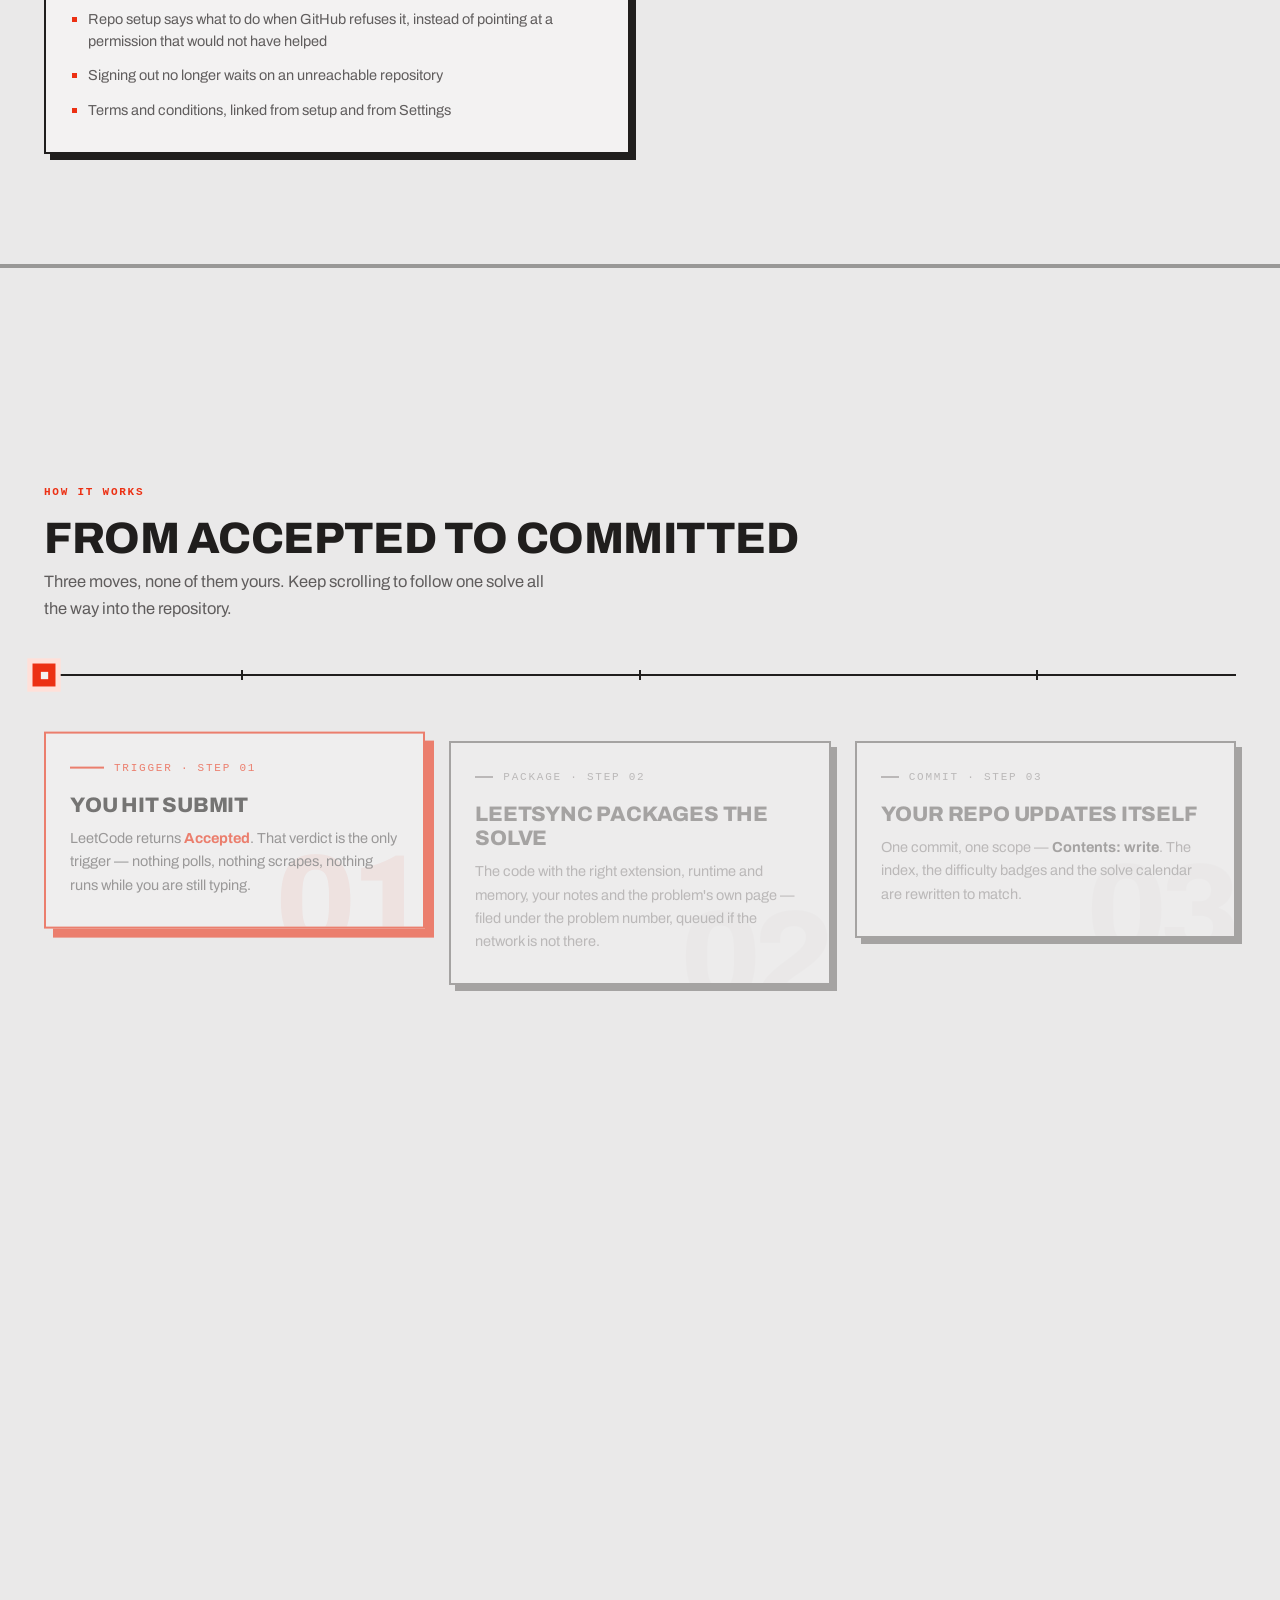
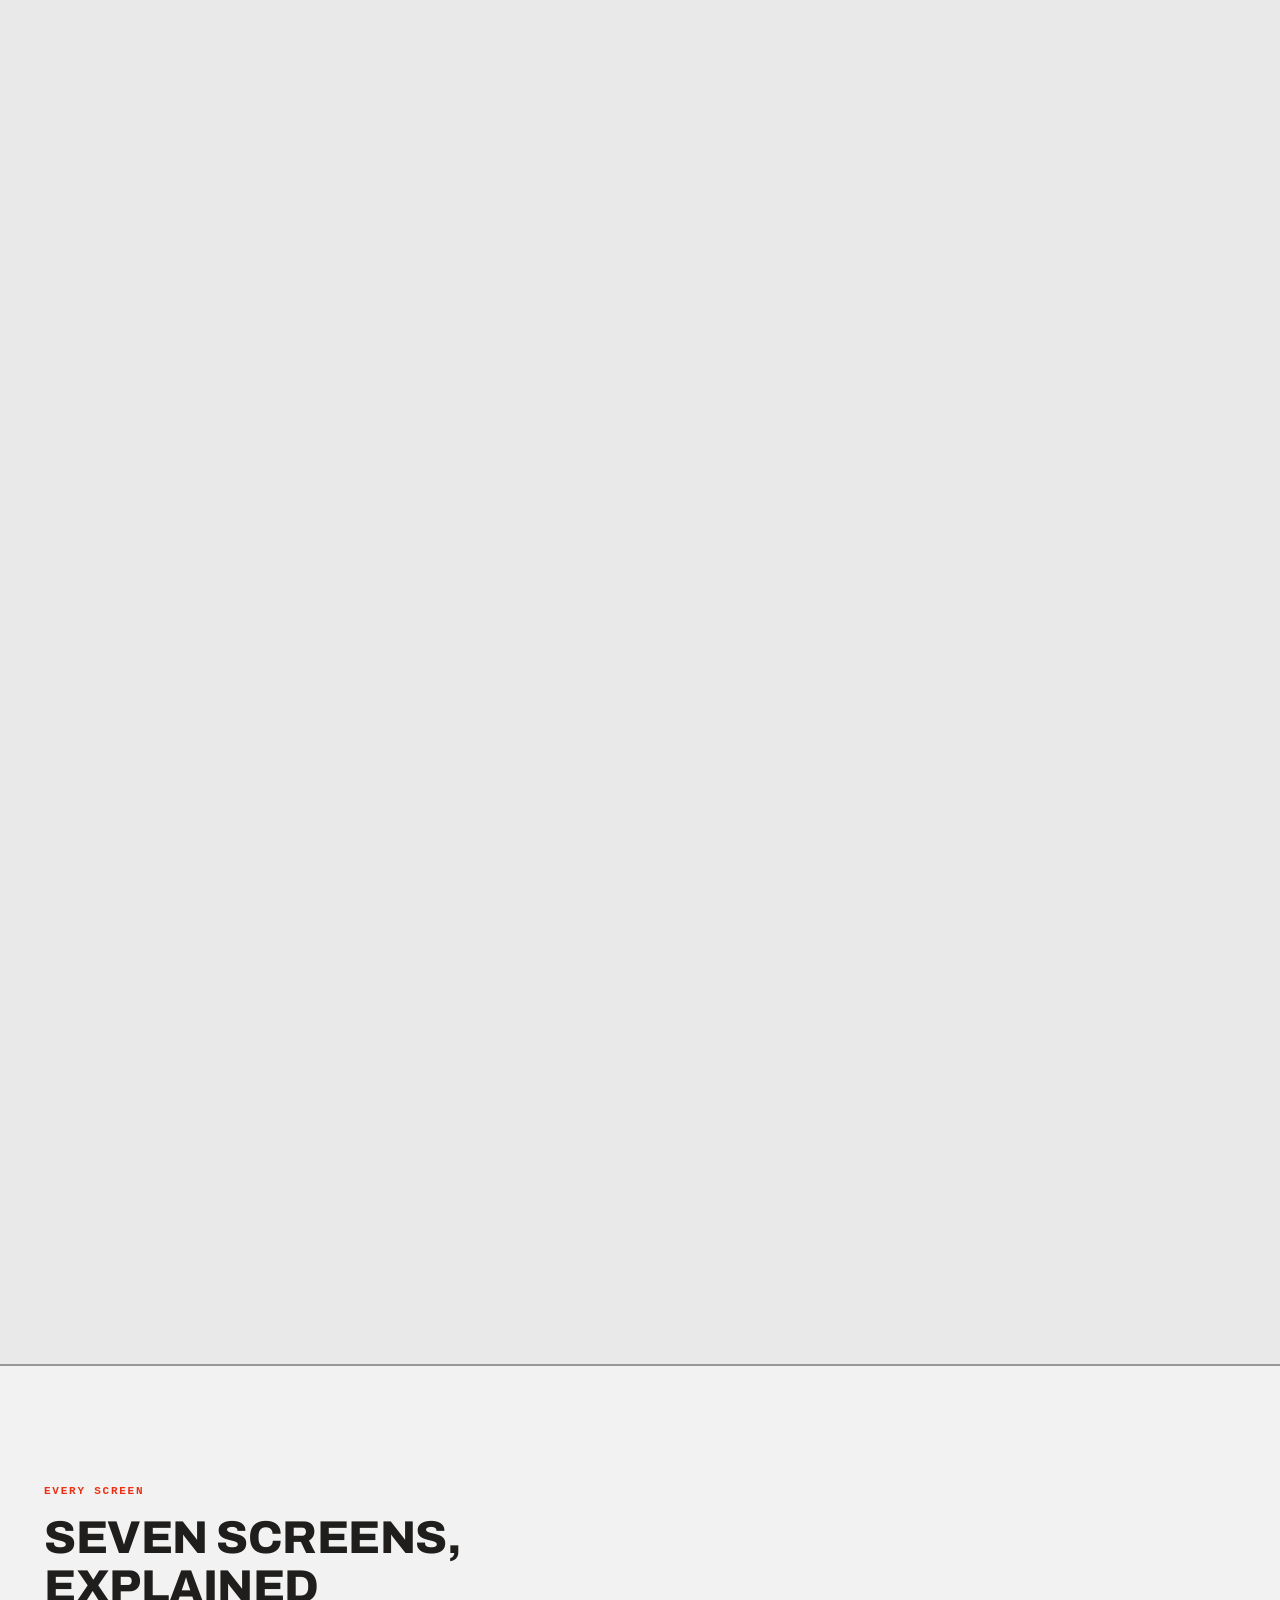
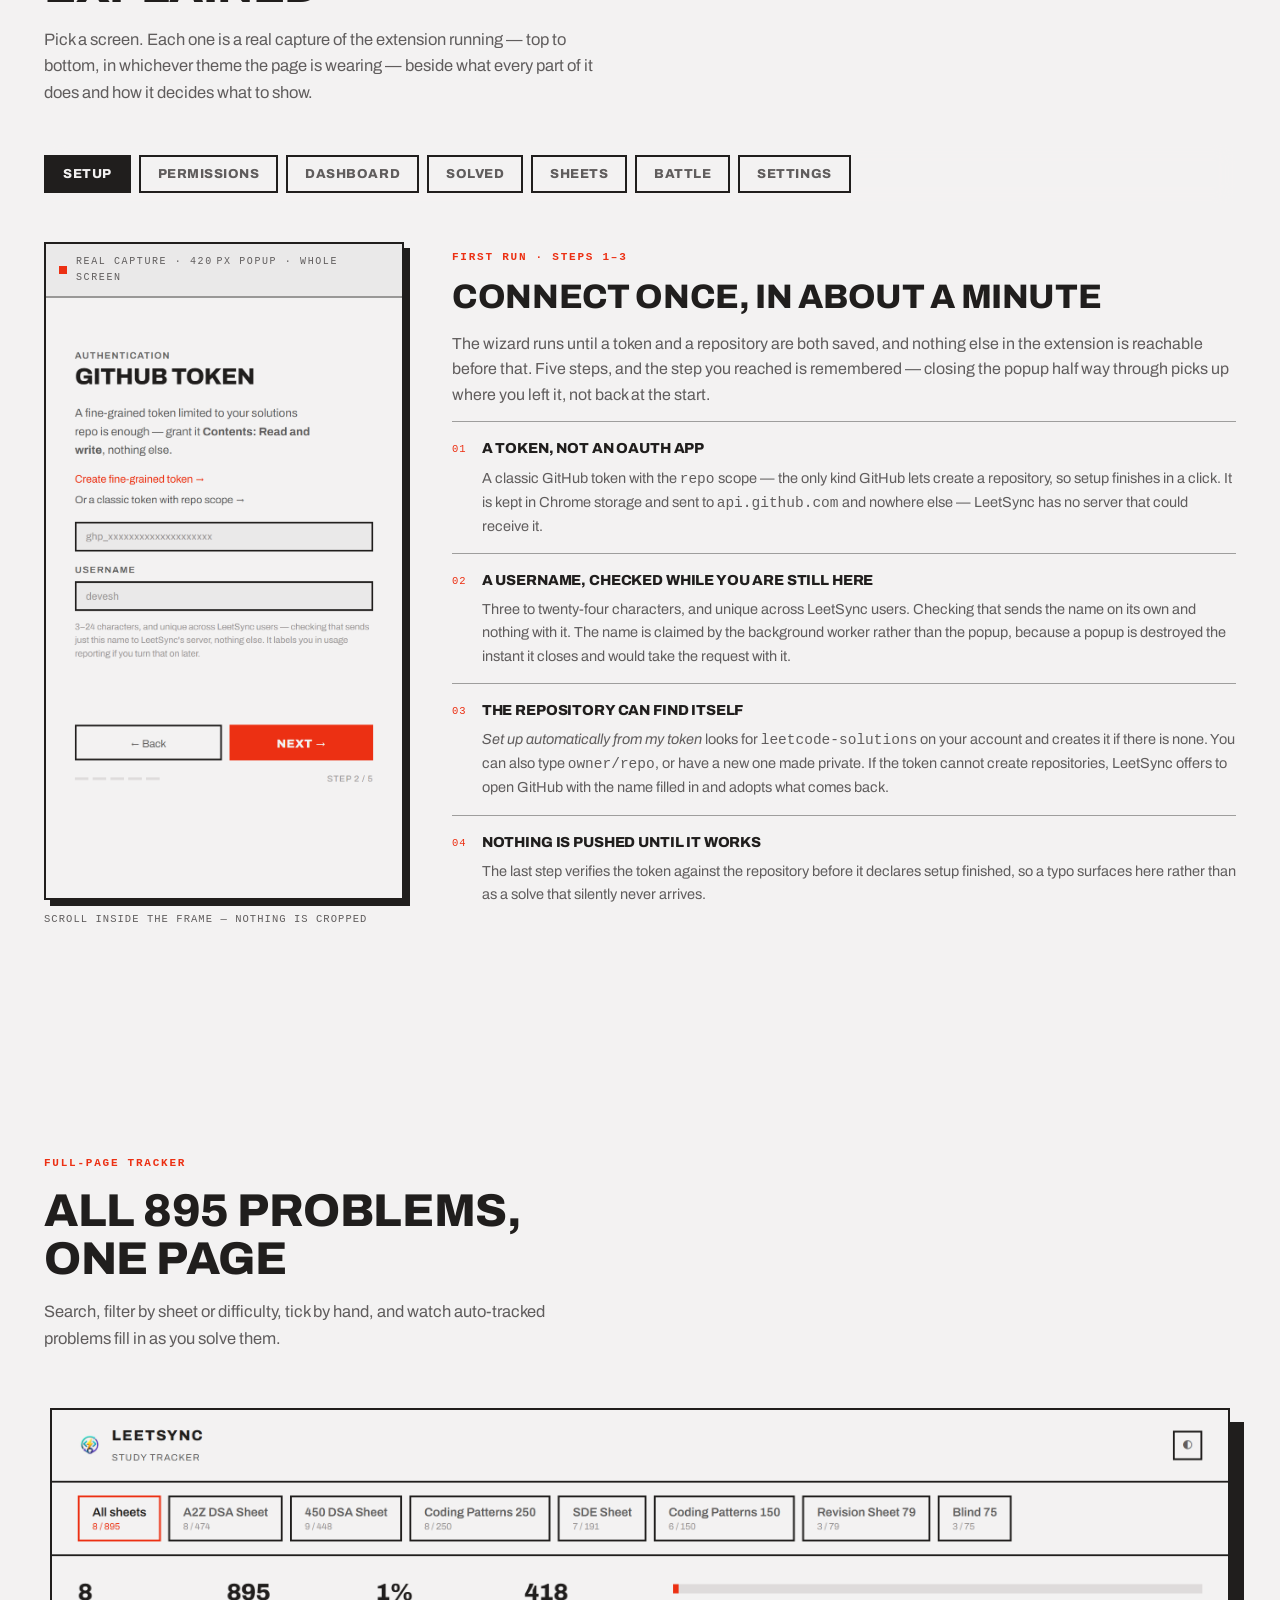
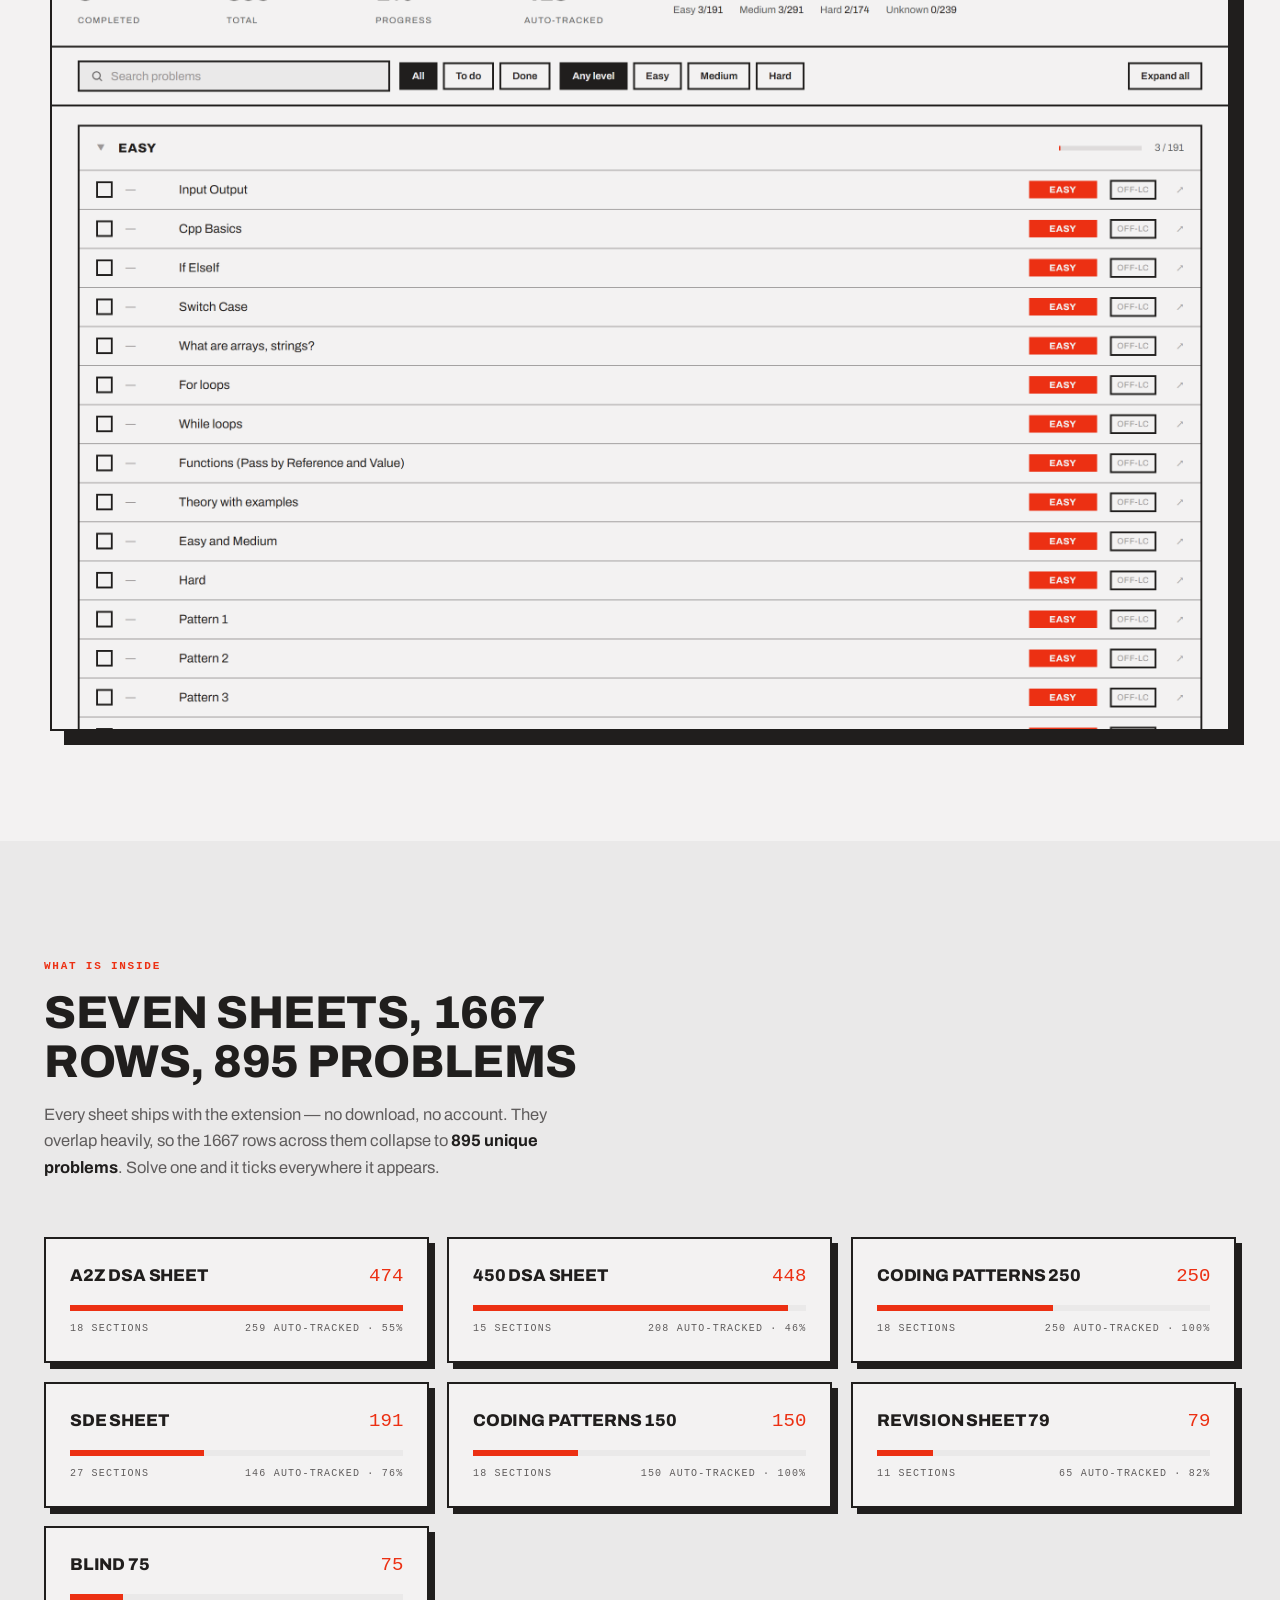
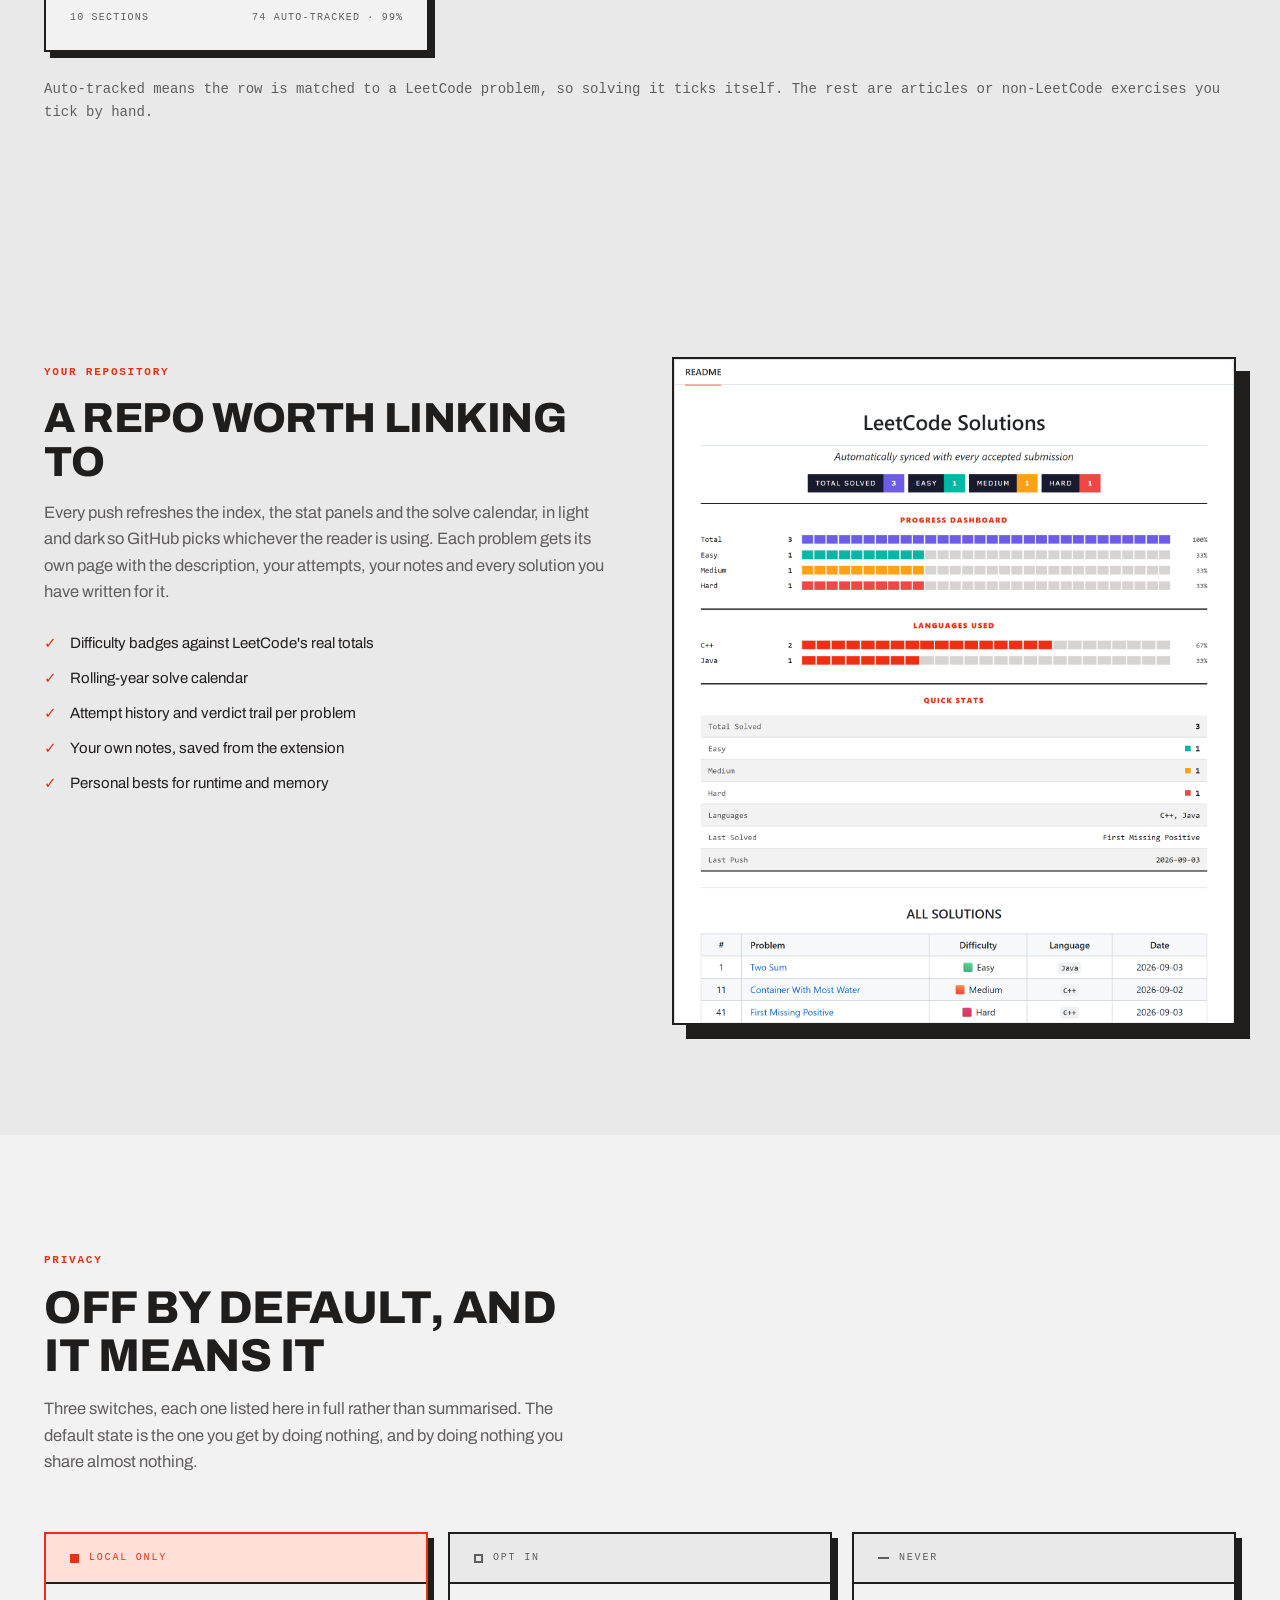
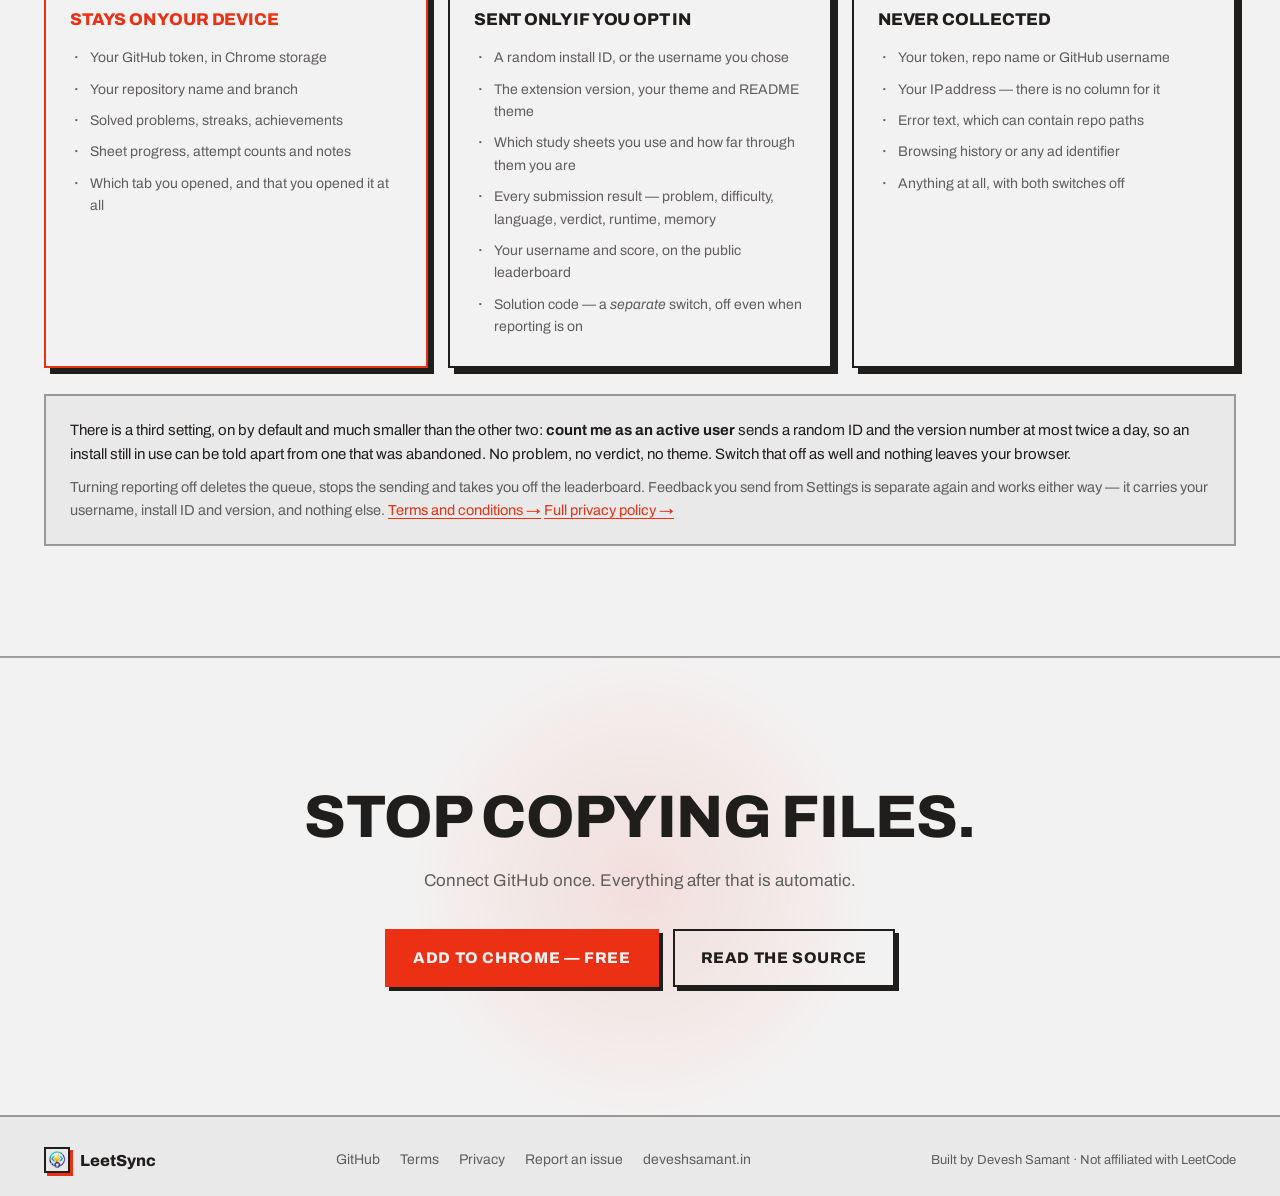
==== commit f9e25b74: "Put the film on the site Second on the page, after the hero: a 27-second cut of the extension runnin" ====
--- a/index.html
+++ b/index.html
@@ -45,6 +45,10 @@
     <a data-rail-dot href="#top" style="display:flex;align-items:center;gap:10px;text-decoration:none;padding:5px 0;color:var(--tx4)">
       <span data-rail-bar style="display:block;width:16px;height:2px;background:var(--bd);transition:width .3s,background .3s"></span>
       <span style="font-family:var(--f-mono);font-size:9.5px;letter-spacing:.14em;text-transform:uppercase;opacity:0;transition:opacity .3s">Top</span>
+    </a>
+    <a data-rail-dot href="#watch" style="display:flex;align-items:center;gap:10px;text-decoration:none;padding:5px 0;color:var(--tx4)">
+      <span data-rail-bar style="display:block;width:16px;height:2px;background:var(--bd);transition:width .3s,background .3s"></span>
+      <span style="font-family:var(--f-mono);font-size:9.5px;letter-spacing:.14em;text-transform:uppercase;opacity:0;transition:opacity .3s">Watch</span>
     </a>
     <a data-rail-dot href="#features" style="display:flex;align-items:center;gap:10px;text-decoration:none;padding:5px 0;color:var(--tx4)">
       <span data-rail-bar style="display:block;width:16px;height:2px;background:var(--bd);transition:width .3s,background .3s"></span>
@@ -86,6 +90,7 @@
       <span style="font-family:var(--f-head);font-weight:var(--head-w);font-size:17px;letter-spacing:var(--brand-ls,.02em);text-transform:var(--head-tt)">LeetSync</span>
     </a>
     <nav data-navlinks style="display:flex;gap:24px">
+      <a data-navlink href="#watch" style="color:var(--tx3);text-decoration:none;font-size:14.5px;transition:color .2s">Watch</a>
       <a data-navlink href="#features" style="color:var(--tx3);text-decoration:none;font-size:14.5px;transition:color .2s">Features</a>
       <a data-navlink href="#whatsnew" style="color:var(--tx3);text-decoration:none;font-size:14.5px;transition:color .2s">What's new</a>
       <a data-navlink href="#flow" style="color:var(--tx3);text-decoration:none;font-size:14.5px;transition:color .2s">How it works</a>
@@ -178,6 +183,45 @@
         </div>
       </div>
     </div>
+
+
+    <section id="watch" style="background:var(--band);border-bottom:var(--bw) solid var(--bd-soft);padding:clamp(56px,9vw,110px) clamp(16px,4vw,44px);transition:background .45s">
+      <div style="max-width:1180px;margin:0 auto">
+        <div style="max-width:64ch;margin-bottom:clamp(24px,3.5vw,38px)">
+          <span data-reveal="up" style="display:inline-block;font-family:var(--f-mono);font-size:11px;letter-spacing:.16em;text-transform:uppercase;color:var(--kick-c);font-weight:var(--kick-w);margin-bottom:14px">Twenty-seven seconds</span>
+          <h2 data-reveal="up" data-reveal-delay="60" style="font-family:var(--f-head);font-weight:var(--head-w);letter-spacing:var(--head-ls);text-transform:var(--head-tt);margin:0;line-height:1.05;font-size:clamp(30px,4.2vw,46px)">Watch a solve become a commit</h2>
+          <p data-reveal="up" data-reveal-delay="120" style="color:var(--tx3);font-size:16.5px;margin:16px 0 0;text-wrap:pretty">
+            Every frame is the extension actually running &mdash; the same captures
+            as the screens below, not mockups of features that do not exist yet.
+            Sound is optional; nothing in it is narrated.</p>
+        </div>
+
+        <figure data-reveal="up" data-reveal-delay="180" style="margin:0">
+          <div style="position:relative;border:var(--bw) solid var(--bd);border-radius:var(--r-sm);box-shadow:var(--btn-sh);background:#08090A;overflow:hidden">
+            <!-- preload="none" so a 2.4MB file costs a visitor nothing until
+                 they ask for it; the poster carries the frame in the meantime. -->
+            <video data-tour poster="img/ad-poster.jpg" preload="none" playsinline controls
+                   width="1280" height="720"
+                   style="display:block;width:100%;height:auto;aspect-ratio:16/9;background:#08090A">
+              <source src="video/leetsync-tour.mp4" type="video/mp4">
+              <p style="padding:26px;color:#E9EDF0;font-size:15px">This browser will not play the film.
+                <a href="video/leetsync-tour.mp4" style="color:#EC3013">Download it instead &rarr;</a></p>
+            </video>
+            <button data-tour-play type="button" aria-label="Play the tour, 27 seconds"
+                    style="position:absolute;inset:0;display:flex;align-items:center;justify-content:center;border:0;padding:0;cursor:pointer;background:linear-gradient(180deg,rgba(8,9,10,.06),rgba(8,9,10,.42));transition:background .25s">
+              <span style="display:inline-flex;align-items:center;gap:13px;background:var(--ac);color:var(--ac-ink);padding:15px 26px;font-family:var(--f-head);font-weight:var(--btn-w);font-size:15.5px;letter-spacing:var(--btn-ls);text-transform:var(--btn-tt);border:var(--bw) solid var(--ac);border-radius:var(--r-sm);box-shadow:var(--btn-sh)">
+                <span aria-hidden="true" style="display:block;width:0;height:0;border-left:13px solid currentColor;border-top:8px solid transparent;border-bottom:8px solid transparent"></span>Play the tour
+              </span>
+            </button>
+          </div>
+          <figcaption style="display:flex;flex-wrap:wrap;gap:10px 22px;margin-top:14px;font-family:var(--f-mono);font-size:10.5px;letter-spacing:.12em;text-transform:uppercase;color:var(--tx4)">
+            <span>0:27 &middot; no narration</span>
+            <span>Captured from the live extension</span>
+            <span><a href="video/leetsync-tour.mp4" download style="color:var(--tx4);text-decoration:none;border-bottom:1px solid var(--bd)">Download the film &darr;</a></span>
+          </figcaption>
+        </figure>
+      </div>
+    </section>
 
     <section id="features" style="padding:clamp(56px,9vw,110px) clamp(16px,4vw,44px);max-width:1280px;margin:0 auto">
       <div style="max-width:62ch;margin-bottom:clamp(32px,5vw,56px)">
